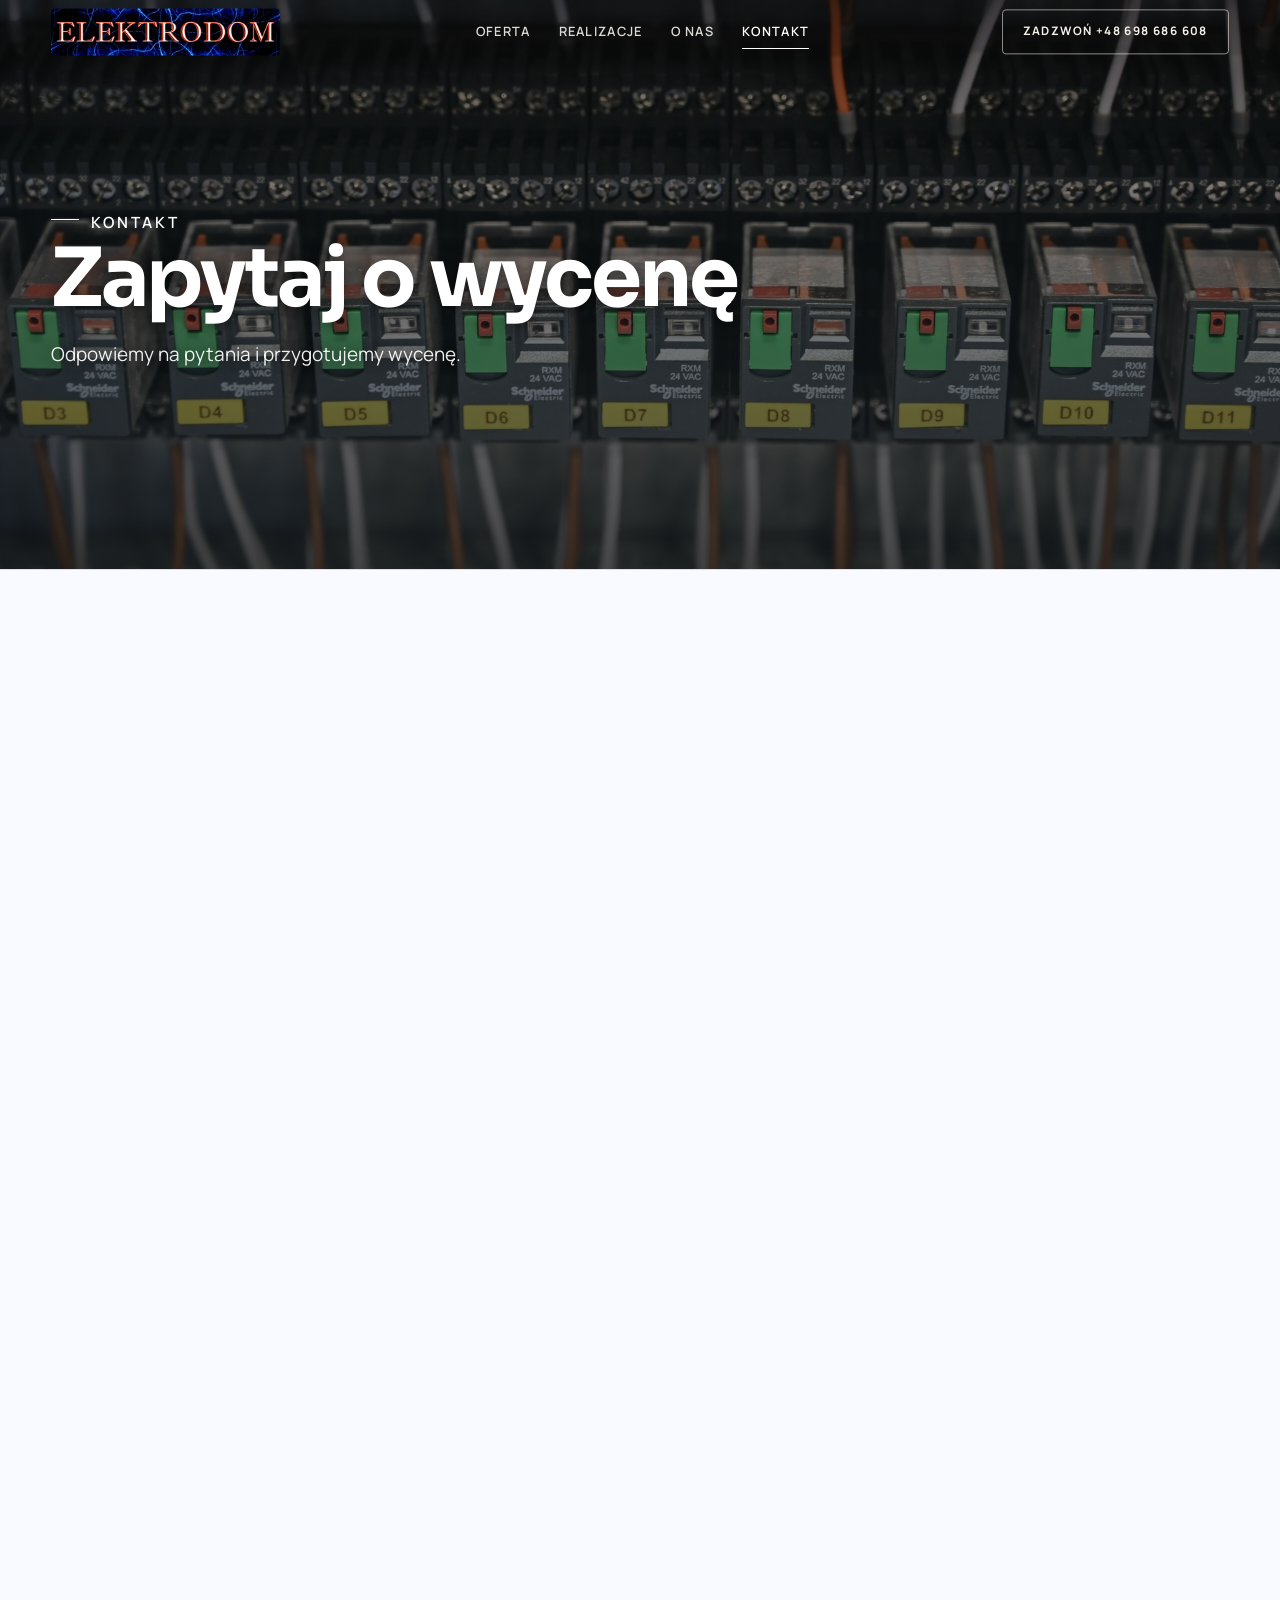
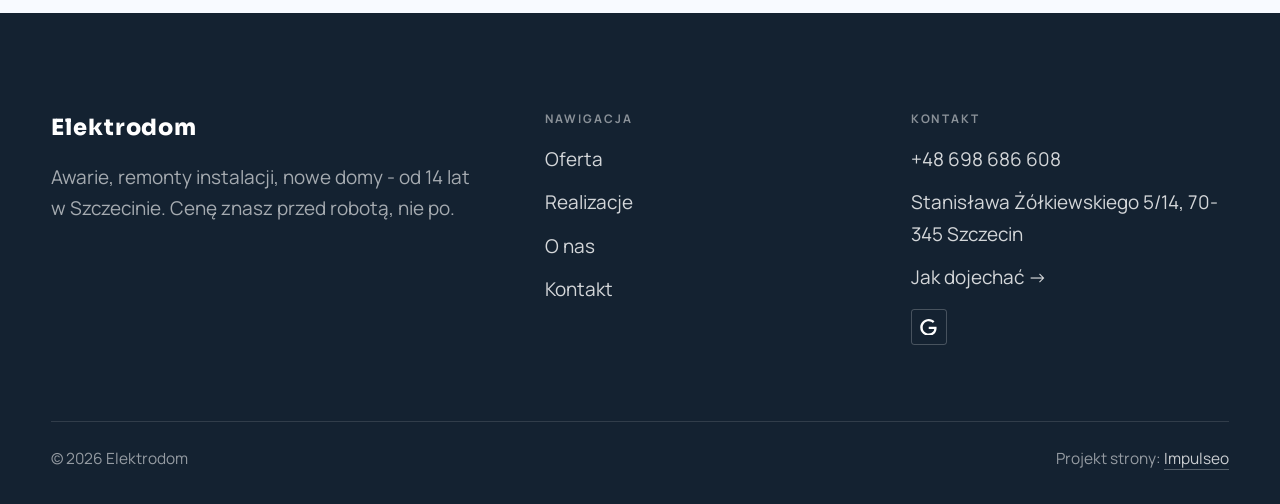
==== kontakt.html @ cc33c962 "Strona demo: elektrodom Co-Authored-By: Claude Fable 5.2 <noreply@anthropic.com>" ====
<!DOCTYPE html>
<html lang="pl">
<head>
<meta charset="UTF-8">
<meta name="viewport" content="width=device-width, initial-scale=1.0">
<title>Kontakt - Elektrodom</title>
<meta name="description" content="Kontakt Elektrodom - Stanisława Żółkiewskiego 5/14, 70-345 Szczecin">
<link rel="canonical" href="https://kris20032.github.io/elektrodom/kontakt.html">
<meta name="robots" content="noindex, nofollow">
<meta property="og:type" content="website">
<meta property="og:locale" content="pl_PL">
<meta property="og:site_name" content="Elektrodom">
<meta property="og:title" content="Kontakt - Elektrodom">
<meta property="og:description" content="Kontakt Elektrodom - Stanisława Żółkiewskiego 5/14, 70-345 Szczecin">
<meta property="og:url" content="https://kris20032.github.io/elektrodom/kontakt.html">
<meta property="og:image" content="https://kris20032.github.io/elektrodom/img/og.jpg">
<meta property="og:image:width" content="1200">
<meta property="og:image:height" content="630">
<meta name="twitter:card" content="summary_large_image">
<link rel="preconnect" href="https://fonts.googleapis.com">
<link rel="preconnect" href="https://fonts.gstatic.com" crossorigin>
<link href="https://fonts.googleapis.com/css2?family=Sora:wght@600;700;800&family=Manrope:wght@400;500;600&display=swap" rel="stylesheet">
<link rel="stylesheet" href="assets/styles.css?v=ec82ed18">
</head>
<body>

<header class="nav">
  <div class="wrap nav-inner">
    <a class="brand brand-has-logo" href="index.html"><img class="brand-logo" src="img/logo.png" alt="Elektrodom" width="640" height="179" decoding="async"></a>
    <nav class="nav-links">
      <a href="oferta.html">Oferta</a>
      <a href="realizacje.html">Realizacje</a>
      <a href="o-nas.html">O nas</a>
      <a href="kontakt.html" class="active" aria-current="page">Kontakt</a>
      <a href="tel:+48698686608" class="btn btn-accent">Zadzwoń +48 698 686 608</a>
    </nav>
    <button class="nav-toggle" aria-label="Menu"><span></span><span></span><span></span></button>
  </div>
</header>

<main>
<section class="pagehead">
  <img src="img/g14.jpg" alt="Elektrodom - Zapytaj o wycenę" width="1880" height="1251" decoding="async">
  <div class="wrap">
    <span class="eyebrow">Kontakt</span>
    <h1>Zapytaj o wycenę</h1>
    <p>Odpowiemy na pytania i przygotujemy wycenę.</p>
  </div>
</section>
<section>
  <div class="wrap contact-grid">
    <div class="reveal">
      <span class="eyebrow">Dane kontaktowe</span>
      <h2 style="margin:var(--space-4) 0 var(--space-6)">Elektrodom</h2>
      <div class="info-list">
        <div class="info-row"><div class="ic"><svg class="ico-tel" width="16" height="16" viewBox="0 0 24 24" fill="none" aria-hidden="true"><path d="M6.6 10.8a15.5 15.5 0 0 0 6.6 6.6l2.2-2.2a1 1 0 0 1 1-.24 11.4 11.4 0 0 0 3.6.58 1 1 0 0 1 1 1V20a1 1 0 0 1-1 1A17 17 0 0 1 3 4a1 1 0 0 1 1-1h3.5a1 1 0 0 1 1 1c0 1.25.2 2.46.58 3.6a1 1 0 0 1-.25 1l-2.23 2.2Z" fill="currentColor"/></svg></div><div><div class="lbl">Telefon</div><a class="val" href="tel:+48698686608">+48 698 686 608</a></div></div>
        <div class="info-row"><div class="ic"><svg class="ico-pin" width="16" height="16" viewBox="0 0 24 24" fill="none" aria-hidden="true"><path d="M12 21s7-6.1 7-11.5A7 7 0 0 0 5 9.5C5 14.9 12 21 12 21Z" stroke="currentColor" stroke-width="1.6" fill="none"/><circle cx="12" cy="9.5" r="2.4" fill="currentColor"/></svg></div><div><div class="lbl">Adres</div><div class="val">Stanisława Żółkiewskiego 5/14, 70-345 Szczecin</div></div></div>
      </div>
    </div>
    <div class="reveal">
      <div class="form">
        <h3 style="margin-bottom:var(--space-4)">Najszybciej telefonicznie</h3>
        <p class="muted" style="margin-bottom:var(--space-5)">Zadzwoń, opisz pomysł, a my powiemy, co i jak. Bez zobowiązań.</p>
        <a href="tel:+48698686608" class="btn btn-accent" style="justify-content:center">Zadzwoń: +48 698 686 608 <span class="arr">→</span></a>
      </div>
    </div>
  </div>
</section>
<section style="padding-top:0">
  <div class="wrap reveal">
    <iframe class="map" title="Elektrodom - Szczecin" src="https://maps.google.com/maps?q=53.4301319%2C14.5360166&z=15&output=embed" loading="lazy" referrerpolicy="no-referrer-when-downgrade"></iframe>
  </div>
</section>
</main>

<footer>
  <div class="wrap">
    <div class="foot-grid">
      <div class="foot-brand">
        <div class="name">Elektrodom</div>
        <p>Awarie, remonty instalacji, nowe domy - od 14 lat w Szczecinie. Cenę znasz przed robotą, nie po.</p>
      </div>
      <div class="foot-col">
        <h4>Nawigacja</h4>
        <a href="oferta.html">Oferta</a>
        <a href="realizacje.html">Realizacje</a>
        <a href="o-nas.html">O nas</a>
        <a href="kontakt.html">Kontakt</a>
      </div>
      <div class="foot-col">
        <h4>Kontakt</h4>
        <a href="tel:+48698686608">+48 698 686 608</a>
        <p>Stanisława Żółkiewskiego 5/14, 70-345 Szczecin</p>
        <a href="https://maps.google.com/?cid=2339905175284633755&g_mp=Cidnb29nbGUubWFwcy5wbGFjZXMudjEuUGxhY2VzLlNlYXJjaFRleHQQAhgEIAA" target="_blank" rel="noopener">Jak dojechać →</a>
      <div class="foot-soc">
        <a class="soc" href="https://maps.google.com/?cid=2339905175284633755&g_mp=Cidnb29nbGUubWFwcy5wbGFjZXMudjEuUGxhY2VzLlNlYXJjaFRleHQQAhgEIAA" target="_blank" rel="noopener" aria-label="Google - Elektrodom"><svg viewBox="0 0 24 24" aria-hidden="true" focusable="false"><path d="M12.48 10.92v3.28h7.84c-.24 1.84-.853 3.187-1.787 4.133-1.147 1.147-2.933 2.4-6.053 2.4-4.827 0-8.6-3.893-8.6-8.72s3.773-8.72 8.6-8.72c2.6 0 4.507 1.027 5.907 2.347l2.307-2.307C18.747 1.44 16.133 0 12.48 0 5.867 0 .307 5.387.307 12s5.56 12 12.173 12c3.573 0 6.267-1.173 8.373-3.36 2.16-2.16 2.84-5.213 2.84-7.667 0-.76-.053-1.467-.173-2.053H12.48z" fill="currentColor"/></svg></a>
      </div>
      </div>
    </div>
    <div class="foot-bot">
      <span>© 2026 Elektrodom</span>
      <span>Projekt strony: <a class="foot-credit" href="https://impulseo.pl" target="_blank" rel="noopener">Impulseo</a></span>
    </div>
  </div>
</footer>
<div class="sticky-call"><a class="sc-call" href="tel:+48698686608"><svg class="ico-tel" width="16" height="16" viewBox="0 0 24 24" fill="none" aria-hidden="true"><path d="M6.6 10.8a15.5 15.5 0 0 0 6.6 6.6l2.2-2.2a1 1 0 0 1 1-.24 11.4 11.4 0 0 0 3.6.58 1 1 0 0 1 1 1V20a1 1 0 0 1-1 1A17 17 0 0 1 3 4a1 1 0 0 1 1-1h3.5a1 1 0 0 1 1 1c0 1.25.2 2.46.58 3.6a1 1 0 0 1-.25 1l-2.23 2.2Z" fill="currentColor"/></svg> Zadzwoń</a><a class="sc-quote" href="kontakt.html">Wyślij zdjęcie usterki</a></div>
<div class="demo-wazne" data-do="2026-11-18" data-cykl="3" hidden><svg class="dw-ico" width="13" height="13" viewBox="0 0 24 24" fill="none" aria-hidden="true"><circle cx="12" cy="12" r="8.6" stroke="currentColor" stroke-width="1.8"/><path d="M12 7.2V12l3.3 2" stroke="currentColor" stroke-width="1.8" stroke-linecap="round"/></svg><span class="dw-txt"></span></div>

<script src="assets/main.js"></script>
</body>
</html>
---- assets/styles.css ----
/* ============================================================
   STOLBASZ — premium, architektoniczny B2B fit-out
   Jasna paleta, zero brązu. System wg premium-web-craft.
   Projekt strony: Impulseo (impulseo.pl)
   ============================================================ */

:root{
  /* PALETA — jasna, architektoniczna, chłodna */
  --paper:#f5f7fa;          /* główne tło */
  --paper-2:#e7edf3;        /* sekcje alternatywne (chłodny jasny szary) */
  --paper-3:#e7edf3;        /* delikatne wypełnienia */
  --ink:#142231;            /* tekst główny — chłodny grafit */
  --ink-soft:#2c3e52;       /* nagłówki drugorzędne */
  --muted:#697785;          /* tekst poboczny */
  --line:rgba(20,34,49,.12);/* hairline */
  --accent:#e8a00c;         /* stonowany petrol-slate — jedyny akcent */
  --accent-d:#c47f06;
  --accent-soft:rgba(232,160,12,.10);
  --dark:#142231;           /* sekcje ciemne (stopka/CTA) */

  /* HOVER ZDJĘĆ — JEDEN standard dla całego silnika (decyzja K. 04.08.2026, artefakt z wariantami).
     AKTUALNE (K.+Szymon 09.08.2026, wybór z artefaktu 6 wariantów): zoom 1.05 przy 1.4s -
     przy tak długim czasie mocniejszy kadr NIE skacze, tylko „oddycha". Poprzedni standard
     (1.02 / .55s z 04.08) odbierany jako dynamiczny i szybki.
     Spoczynek lekko przygaszony, ale TYLKO tam, gdzie jest mysz (@media hover:hover) —
     na telefonie zdjęcia zostają w pełnej jasności. */
  --img-zoom:1.05;                   /* K.+Szymon 09.08: wariant F z artefaktu porównawczego */
  --img-rest:brightness(.95) saturate(.99);
  --img-hot:brightness(1.06) saturate(1.05);
  --img-dur:1.4s;                    /* K.+Szymon 09.08 (wariant F): powoli = elegancko */
  --img-ease:cubic-bezier(.16,.84,.44,1);  /* miękki ogon, efekt „oddychania" */

  /* ODSTĘPY — skala 4/8 */
  --space-1:4px; --space-2:8px; --space-3:12px; --space-4:16px; --space-5:24px;
  --space-6:32px; --space-7:48px; --space-8:64px; --space-9:96px; --space-10:128px;

  /* TYPOGRAFIA — fluid clamp() (skala podbita 16.07.2026: większe, czytelniejsze litery — uwaga Adama) */
  --text-sm:clamp(.9rem,.87rem + .12vw,1rem);
  --text-base:clamp(1.08rem,1.04rem + .18vw,1.2rem);
  --text-lg:clamp(1.24rem,1.15rem + .34vw,1.44rem);
  --text-h3:clamp(1.34rem,1.22rem + .55vw,1.66rem);
  --text-h2:clamp(2.1rem,1.66rem + 2.1vw,3.1rem);
  --text-h1:clamp(2.9rem,2.1rem + 4vw,5.1rem);

  /* PROMIENIE — architektoniczne, raczej ostre */
  --r-sm:3px; --r-md:6px; --r-lg:10px;

  /* RUCH */
  --ease:cubic-bezier(.25,.46,.45,.94); --dur:.24s;

  /* CIENIE — miękkie, warstwowe */
  --sh-sm:0 1px 2px rgba(16,24,32,.04), 0 2px 8px rgba(16,24,32,.05);
  --sh-md:0 2px 6px rgba(16,24,32,.05), 0 12px 28px -8px rgba(16,24,32,.12);
  --sh-lg:0 6px 14px rgba(16,24,32,.07), 0 26px 56px -18px rgba(16,24,32,.22);

  --hairline:1px solid var(--line);

  --font-display:'Sora','Manrope',sans-serif;
  --font-body:'Manrope',sans-serif;
}

*{box-sizing:border-box;margin:0;padding:0}
html{scroll-behavior:smooth}
body{
  font-family:var(--font-body);
  font-size:var(--text-base);
  line-height:1.65;
  color:var(--ink);
  background:var(--paper);
  -webkit-font-smoothing:antialiased;
  text-rendering:optimizeLegibility;
}
img{max-width:100%;height:auto;display:block}  /* height:auto = width/height z atrybutów trzyma proporcje (TOP#12) */
a{color:inherit;text-decoration:none}

.wrap{width:min(92%,1180px);margin-inline:auto}
section{padding-block:clamp(52px,6.5vw,96px)}

h1,h2,h3{font-family:var(--font-display);font-weight:700;line-height:1.08;letter-spacing:-.02em;color:var(--ink)}
h1{font-size:var(--text-h1);letter-spacing:-.035em}
h2{font-size:var(--text-h2);letter-spacing:-.025em}
h3{font-size:var(--text-h3)}
/* MIARA — długość wiersza. WCAG 2.2 SC 1.4.8: max 80 znaków; Butterick: 45–90.
   68ch daje realnie 72–78 znaków polskiego tekstu, czyli z zapasem pod granicą.
   Wcześniej limit miał TYLKO <p> — <li>, <blockquote> i <dd> nie miały żadnego,
   i to jedyny powód, dla którego 23 bloki na dwóch oddanych stronach jadą po
   83–106 znaków w wierszu (pomiar 07.08.2026, bramka `miara`).
   ⚠️ Listy i definicje ograniczamy TYLKO bez klasy: `ul`/`ol` z klasą to u nas
   układ (siatki kafli, menu), a nie tekst ciągły — tam miarę wyznacza układ. */
/* 60ch, nie 68ch (K. 10.08): po zmianie fontów na węższe kroje (DM Sans i spółka)
   w 68ch mieściło się ~90 znaków - bramka pikselowa słusznie zgłaszała przekroczenie
   granicy 80. Pomiar na żywej przeglądarce: 60ch = 90 znaków, 53ch = ~78 znaków, czyli normę WCAG 1.4.8. */
:root{ --miara:53ch }
p{max-width:min(100%,var(--miara))}
blockquote,
ul:not([class])>li, ol:not([class])>li,
dl:not([class])>dd{max-width:min(100%,var(--miara))}

/* ⚠️ Świadomie BEZ wyjątku `.tile p,.card p,.svc p{max-width:none}`, choć nasuwa się sam:
   te akapity BYŁY już ograniczone (stare `p{max-width:65ch}`), więc „wyjątek" nie odblokowałby
   niczego nowego — tylko ROZLUŹNIŁ stan sprzed zmiany na wszystkich demach naraz.
   `figcaption` żadna z reguł wyżej nie dotyczy, więc też nie potrzebuje zwolnienia. */

/* ŁAMANIE. `balance` wyrównuje długości wierszy w nagłówku, `pretty` pilnuje ostatniego
   wiersza akapitu, żeby nie został w nim jeden wyraz. Obsługiwane od Chrome 117 /
   Safari 17.5; starsze przeglądarki po prostu ignorują tę własność.
   `text-wrap:pretty` nie występowało dotąd ANI RAZ w silniku ani w repo klientów. */
h1,h2,h3,.lead,.lede{text-wrap:balance}
p,li,blockquote,dd{text-wrap:pretty}

.eyebrow{
  font-family:var(--font-body);
  font-size:var(--text-sm);
  font-weight:600;
  letter-spacing:.18em;
  text-transform:uppercase;
  color:var(--accent);
  display:inline-flex;align-items:center;gap:var(--space-3);
}
/* flex:none + margin-top = kreska trzyma się PIERWSZEJ linii. Wcześniej align-items:center
   centrowało ją względem całego bloku i przy zawinięciu (długi kicker typu
   „…WNĘTRZ · LESZNO · OD 2019") druga linia lądowała z brzydkim wcięciem. */
.eyebrow{align-items:flex-start}
.eyebrow>*,.eyebrow{text-wrap:balance}   /* dlugi kicker lamal sie na sierote typu samo „2019" w drugiej linii */
.eyebrow::before{content:"";width:28px;height:1px;background:var(--accent);display:inline-block;flex:none;margin-top:.62em}

.muted{color:var(--muted)}
.lead{font-size:var(--text-lg);line-height:1.55;color:var(--ink-soft);max-width:50ch}

/* ---------- BUTTONS ---------- */
.btn{
  display:inline-flex;align-items:center;gap:var(--space-2);
  font-weight:600;font-size:var(--text-sm);letter-spacing:.02em;
  padding:var(--space-4) var(--space-6);
  border-radius:var(--r-sm);
  transition:transform var(--dur) var(--ease),box-shadow var(--dur) var(--ease),background var(--dur) var(--ease);
  cursor:pointer;border:1px solid transparent;
}
.btn-accent{background:var(--accent);color:#fff;box-shadow:var(--sh-sm)}
.btn-accent:hover{background:var(--accent-d);transform:translateY(-2px);box-shadow:var(--sh-md)}
.btn-accent:active{transform:translateY(0);box-shadow:var(--sh-sm)}
.btn-ghost{background:transparent;color:var(--ink);border-color:var(--line)}
.btn-ghost:hover{border-color:var(--accent);color:var(--accent);transform:translateY(-2px)}
.btn-light{background:#fff;color:var(--ink);box-shadow:var(--sh-sm)}
.btn-light:hover{transform:translateY(-2px);box-shadow:var(--sh-md)}
.btn .arr{transition:transform var(--dur) var(--ease)}
.btn:hover .arr{transform:translateX(4px)}

/* ---------- NAV ---------- */
.nav{
  position:sticky;top:0;z-index:50;
  background:color-mix(in srgb,var(--paper) 88%,transparent);
  backdrop-filter:saturate(140%) blur(10px);
  border-bottom:var(--hairline);
}
.nav-inner{display:flex;align-items:center;justify-content:space-between;gap:var(--space-5);height:72px}
/* ANTY-NACHODZENIE (K. 05.08.2026): długa nazwa firmy + przycisk z pełnym numerem nie mieściły się w pasku
   i flex ściskał linki PONIŻEJ ich treści - "Kontakt" wchodził na ramkę "Zadzwoń +48 ...". Teraz ustępuje
   nazwa marki (skrót wielokropkiem), a menu i przycisk nigdy się nie kurczą ani nie zachodzą na siebie. */
.brand{display:flex;flex-direction:column;line-height:1;min-width:0;flex:0 1 auto}
.brand .name{font-family:var(--font-display);font-weight:800;font-size:1.35rem;letter-spacing:.04em;white-space:nowrap;overflow:hidden;text-overflow:ellipsis}
.brand .sub{font-size:.62rem;letter-spacing:.34em;text-transform:uppercase;color:var(--muted);margin-top:5px;white-space:nowrap;overflow:hidden;text-overflow:ellipsis}
.nav-links{display:flex;align-items:center;gap:var(--space-6);flex:0 0 auto}
.nav-links a{font-size:var(--text-sm);font-weight:500;color:var(--ink-soft);position:relative;padding-block:4px;white-space:nowrap;transition:color var(--dur) var(--ease)}
.nav-links a::after{content:"";position:absolute;left:0;bottom:0;width:0;height:1.5px;background:var(--accent);transition:width var(--dur) var(--ease)}
.nav-links a:hover,.nav-links a.active{color:var(--ink)}
.nav-links a:hover::after,.nav-links a.active::after{width:100%}
.nav-links .btn{padding:var(--space-2) var(--space-5)}
/* przyciski w nav: właściwy kolor (przebij .nav-links a) + bez podkreślenia */
.nav-links a.btn-accent{color:#fff}
.nav-links a.btn-ghost,.nav-links a.btn-light{color:var(--ink)}
/* CTA w pasku: NIE podkreślenie spod linków menu, ale ten sam przelatujący błysk,
   co na wszystkich innych przyciskach (zgłoszenie K. 13.08.2026 - „na hero jest efekt
   światła przechodzącego przez przycisk, na navbarze go nie ma, a mają być identyczne").
   Reguła `.nav-links a::after` jest silniejsza od `.btn::after`, więc trzeba jej
   geometrię wyzerować i wpisać połysk z nazwy - samo `display:none` gasiło efekt. */
.nav-links a.btn::after{
  display:block;content:"";position:absolute;inset:0;z-index:-1;pointer-events:none;
  width:auto;height:auto;border-radius:inherit;   /* kasuje geometrię podkreślenia (width:0;height:1.5px) */
  background:linear-gradient(100deg,transparent 32%,rgba(255,255,255,.20) 50%,transparent 68%);
  translate:-120% 0}
@media (prefers-reduced-motion:no-preference){
  .nav-links a.btn:hover::after{translate:120% 0;transition:translate .75s var(--mt-ease,cubic-bezier(.16,.84,.44,1))}
}
.nav-toggle{display:none;background:none;border:none;cursor:pointer;flex-direction:column;gap:5px;padding:8px}
.nav-toggle span{width:24px;height:2px;background:var(--ink);transition:var(--dur)}
/* Ciasny zakres MIĘDZY menu mobilnym a pełnym pulpitem: zbijamy odstępy i nazwę marki,
   żeby wszystko zmieściło się naturalnie, zanim w ogóle dojdzie do skracania wielokropkiem. */
@media(max-width:1280px) and (min-width:921px){
  .nav-links{gap:var(--space-4)}
  .nav-links .btn{padding:var(--space-2) var(--space-4)}
  .brand .name{font-size:1.15rem}
}

/* ---------- HERO (split) ---------- */
.hero{position:relative;overflow:hidden;border-bottom:var(--hairline)}
.hero-grid{display:grid;grid-template-columns:1.05fr .95fr;gap:clamp(24px,4vw,60px);align-items:center;
  padding-block:clamp(36px,4.5vw,64px)}
.hero-copy .eyebrow{margin-bottom:var(--space-5)}
.hero-copy h1{margin-bottom:var(--space-5)}
.hero-copy .lead{margin-bottom:var(--space-7)}
.hero-actions{display:flex;flex-wrap:wrap;gap:var(--space-4)}
.hero-art{position:relative;aspect-ratio:4/3;border-radius:var(--r-lg);overflow:hidden;box-shadow:var(--sh-lg)}
.hero-art img{width:100%;height:100%;object-fit:cover}
.hero-art::after{content:"";position:absolute;inset:0;background:linear-gradient(180deg,transparent 55%,rgba(18,24,28,.28))}
.hero-badge{position:absolute;left:var(--space-5);bottom:var(--space-5);z-index:2;
  background:rgba(252,252,251,.94);backdrop-filter:blur(4px);
  border-radius:var(--r-md);padding:var(--space-4) var(--space-5);box-shadow:var(--sh-md);max-width:78%}
.hero-badge strong{display:block;font-family:var(--font-display);font-size:1rem;letter-spacing:-.01em}
.hero-badge span{font-size:var(--text-sm);color:var(--muted)}

/* ---------- HERO duży / kinowy (strona główna) ---------- */
.hero-cine{position:relative;min-height:clamp(560px,82vh,840px);min-height:clamp(560px,82svh,840px);display:flex;align-items:center;overflow:hidden;border-bottom:var(--hairline)}
.hero-cine>img{position:absolute;inset:0;width:100%;height:100%;object-fit:cover;z-index:0}
.hero-cine::after{content:"";position:absolute;inset:0;z-index:1;
  background:linear-gradient(95deg,rgba(13,18,23,.86) 0%,rgba(13,18,23,.64) 32%,rgba(13,18,23,.24) 62%,rgba(13,18,23,.04) 100%)}
.hero-cine .wrap{position:relative;z-index:2;padding-block:var(--space-8)}
.hero-cine .hero-copy{max-width:660px}
.hero-cine .eyebrow{color:#fff;margin-bottom:var(--space-5)}
.hero-cine .eyebrow::before{background:#fff}
.hero-cine h1{color:#fff;margin-bottom:var(--space-5);font-size:clamp(2.9rem,2rem + 4.4vw,5.2rem);text-wrap:balance}
.hero-cine .lead{color:rgba(255,255,255,.92);max-width:48ch;margin-bottom:var(--space-7)}
.hero-cine .hero-actions{display:flex;flex-wrap:wrap;gap:var(--space-4)}
/* NISKIE OKNO (laptop z dokiem i paskami przeglądarki ma ~700-780 px wysokości widoku):
   H1 do 5.2rem + długi lead nie mieściły się i przyciski wypadały POD krawędź ekranu -
   klient widział stronę bez ani jednego CTA. Skalujemy w dół, zamiast przycinać treść. */
@media(min-width:821px) and (max-height:820px){
  .hero-cine{min-height:clamp(520px,94svh,780px)}
  .hero-cine .wrap{padding-block:var(--space-6)}
  .hero-cine h1{font-size:clamp(2.2rem,1.5rem + 2.6vw,3.6rem);margin-bottom:var(--space-4)}
  .hero-cine .eyebrow{margin-bottom:var(--space-4)}
  .hero-cine .lead{margin-bottom:var(--space-5);max-width:44ch}
}
@media(max-width:680px){
  .hero-cine{min-height:clamp(520px,76vh,640px);min-height:clamp(520px,76svh,640px);align-items:flex-end}
  .hero-cine::after{background:linear-gradient(0deg,rgba(13,18,23,.9) 6%,rgba(13,18,23,.45) 55%,rgba(13,18,23,.25) 100%)}
  .hero-cine .wrap{padding-bottom:var(--space-9)}
  /* TELEFON (~90% oglądających): lead potrafił zająć 8 linii i zepchnąć CTA poza pierwszy ekran.
     Zwężamy interlinię i skalę - treści nie ucinamy, bo to ona sprzedaje. */
  .hero-cine .lead{font-size:.98rem;line-height:1.5;margin-bottom:var(--space-5)}
  .hero-cine .eyebrow{font-size:.72rem;letter-spacing:.13em;margin-bottom:var(--space-4)}
  .hero-cine .eyebrow::before{width:20px}
  .hero-cine h1{margin-bottom:var(--space-4)}
}

/* full-bleed hero variant (podstrony) */
.pagehead{position:relative;min-height:46vh;min-height:46svh;display:flex;align-items:flex-end;overflow:hidden;border-bottom:var(--hairline)}
.pagehead img{position:absolute;inset:0;width:100%;height:100%;object-fit:cover}
/* 10.08.2026 (decyzja K.): mocniejsze przyciemnienie + cień pod tekstem. Bramka mierzyła na
   nagłówkach podstron 3,38-3,43:1 przy wymaganych 4,5 — jasne zdjęcie (hala, śnieg, niebo)
   podchodziło pod biały tekst. Zdjęcia klientów są różne, więc kontrast musi dawać WARSTWA,
   a nie szczęśliwy dobór kadru. */
.pagehead::after{content:"";position:absolute;inset:0;background:linear-gradient(180deg,rgba(18,24,28,.40),rgba(18,24,28,.76))}
.pagehead .wrap{position:relative;z-index:2;padding-block:var(--space-9);color:#fff}
.pagehead h1{color:#fff;max-width:18ch;text-shadow:0 2px 16px rgba(0,0,0,.55)}
.pagehead .eyebrow{color:#fff}
.pagehead .eyebrow::before{background:#fff}
.pagehead p{color:rgba(255,255,255,.92);margin-top:var(--space-4);max-width:54ch;text-shadow:0 1px 12px rgba(0,0,0,.5)}

/* ---------- STRIP (pasek skrótów / liczby) ---------- */
.strip{background:var(--dark);color:#fff}
/* PASEK HASEŁ — standard 04.08.2026 (decyzja K.): 5 haseł w JEDNYM rzędzie, tekst WYŚRODKOWANY,
   węższe marginesy boczne niż reszta strony (pasek ma iść szerzej), równe wysokości kolumn. */
.strip .wrap{width:min(96%,1440px);display:grid;grid-template-columns:repeat(5,1fr);
  gap:var(--space-5);padding-block:var(--space-7);align-items:stretch}
.strip .item .k{font-family:var(--font-display);font-size:clamp(1.05rem,.82rem + .85vw,1.55rem);
  font-weight:800;letter-spacing:-.02em;color:#fff;line-height:1.18;text-wrap:balance}
.strip .item .v{font-size:var(--text-sm);color:rgba(255,255,255,.66);margin-top:var(--space-2);line-height:1.4}
.strip .item{border-left:2px solid var(--accent);padding-inline:var(--space-4);
  text-align:center;display:flex;flex-direction:column;justify-content:center}
/* liczba kolumn = liczba haseł, żeby ostatnie nie zostawało samo w drugim rzędzie.
   Klasę n-N nadaje multipage.py; domyślnie (bez klasy) pasek jest 5-kolumnowy. */
.strip.n-2 .wrap{grid-template-columns:repeat(2,1fr)}
.strip.n-3 .wrap{grid-template-columns:repeat(3,1fr)}
.strip.n-4 .wrap{grid-template-columns:repeat(4,1fr);gap:var(--space-6)}
.strip.n-4 .item .k{font-size:clamp(1.3rem,1rem + 1.1vw,2rem)}
.strip.n-6 .wrap{grid-template-columns:repeat(6,1fr);gap:var(--space-4)}
.strip.n-6 .item .k{font-size:clamp(.98rem,.8rem + .7vw,1.35rem)}
/* równe łamanie: zamiast "długa linia + jedno słowo" obie linie zbliżonej długości */
.strip .item .k{text-wrap:balance}

/* ---------- SECTION HEAD ---------- */
.head{max-width:48rem;margin-bottom:var(--space-8)}
.head.center{margin-inline:auto;text-align:center}
.head .eyebrow{margin-bottom:var(--space-4)}
.head h2{margin-bottom:var(--space-4)}
.head p{color:var(--muted);font-size:var(--text-lg);line-height:1.55}
.head.center p{margin-inline:auto}

/* ---------- INTRO SPLIT ---------- */
.split{display:grid;grid-template-columns:.92fr 1.08fr;gap:clamp(28px,5vw,80px);align-items:center}
.split.rev{grid-template-columns:1.08fr .92fr}
.split.rev .split-art{order:-1}
.split-art{position:relative;aspect-ratio:5/4;border-radius:var(--r-lg);overflow:hidden;box-shadow:var(--sh-lg)}
.split-art img{width:100%;height:100%;object-fit:cover}
.split-copy h2{margin-bottom:var(--space-5)}
.split-copy p+p{margin-top:var(--space-4)}
.split-copy .btn{margin-top:var(--space-6)}

/* ---------- SERVICES (zakres) ---------- */
.svc-grid{display:grid;grid-template-columns:repeat(auto-fit,minmax(280px,1fr));gap:var(--space-5)}
.svc{background:#fff;border:var(--hairline);border-radius:var(--r-md);padding:var(--space-7) var(--space-6);
  transition:transform var(--dur) var(--ease),box-shadow var(--dur) var(--ease),border-color var(--dur) var(--ease);
  position:relative;overflow:hidden}
.svc::before{content:"";position:absolute;left:0;top:0;width:3px;height:0;background:var(--accent);transition:height var(--dur) var(--ease)}
.svc:hover{transform:translateY(-4px);box-shadow:var(--sh-md);border-color:transparent}
.svc:hover::before{height:100%}
.svc .ic{font-family:var(--font-display);font-size:.8rem;font-weight:700;letter-spacing:.12em;color:var(--accent);margin-bottom:var(--space-4)}
.svc h3{margin-bottom:var(--space-3);font-size:1.22rem}
.svc p{color:var(--muted);font-size:var(--text-base);line-height:1.6}

/* big detailed service rows */
.svc-row{display:grid;grid-template-columns:.8fr 1.2fr;gap:clamp(20px,4vw,60px);align-items:center;padding-block:var(--space-8)}
.svc-row+.svc-row{border-top:var(--hairline)}
.svc-row.rev{grid-template-columns:1.2fr .8fr}
/* Naprzemienny układ wierszy oferty: co drugi wiersz ma zdjęcie po PRAWEJ.
   Było `order:-1` — martwy kod, bo zdjęcie i tak jest pierwszym dzieckiem w HTML,
   więc wszystkie wiersze wyglądały identycznie (zdjęcie zawsze z lewej), a `rev`
   zmieniało tylko szerokość kolumn. Znalezione 29.07.2026 przy różnicowaniu kierunków
   animacji (pomiar pozycji: art.mid 390/502 przy row.mid 756 — zawsze lewa strona). */
.svc-row.rev .svc-row-art{order:2}
.svc-row-art{aspect-ratio:4/3;border-radius:var(--r-md);overflow:hidden;box-shadow:var(--sh-md)}
.svc-row-art img{width:100%;height:100%;object-fit:cover}
.svc-row h3{font-size:1.5rem;margin-bottom:var(--space-4)}
.svc-row .num{font-family:var(--font-display);font-size:.85rem;font-weight:700;letter-spacing:.14em;color:var(--accent);display:block;margin-bottom:var(--space-3)}
.svc-row ul{list-style:none;margin-top:var(--space-4);display:flex;flex-direction:column;gap:var(--space-2)}
.svc-row li{position:relative;padding-left:var(--space-5);color:var(--muted);font-size:var(--text-base)}
.svc-row li::before{content:"";position:absolute;left:0;top:.62em;width:8px;height:1px;background:var(--accent)}

/* ---------- GALLERY (realizacje) ---------- */
.gallery{display:grid;grid-template-columns:repeat(12,1fr);gap:var(--space-4);grid-auto-rows:200px}
/* GALERIA MASONRY — pionowe zdjęcia (portrety beauty/wellness) bez przycinania: kolumny, height auto */
.gallery-masonry{column-count:3;column-gap:var(--space-4)}
@media(max-width:900px){.gallery-masonry{column-count:2}}
@media(max-width:560px){.gallery-masonry{column-count:1}}
.gallery-masonry .m-tile{break-inside:avoid;margin:0 0 var(--space-4);padding:0;position:relative;overflow:hidden;border-radius:var(--r-md);border:1px solid var(--line)}
.gallery-masonry .m-tile img{width:100%;height:auto;display:block}
.gallery-masonry .m-tile .cap{position:absolute;left:0;right:0;bottom:0;padding:var(--space-4);color:#fff;background:linear-gradient(0deg,rgba(0,0,0,.55),transparent);font-size:var(--text-sm)}
.gallery-masonry .m-tile .cap small{display:block;font-weight:400;opacity:.78;letter-spacing:.04em;text-transform:uppercase;font-size:.66rem;margin-top:3px}
.tile{position:relative;overflow:hidden;border-radius:var(--r-md);box-shadow:var(--sh-sm);
  transition:transform var(--dur) var(--ease),box-shadow var(--dur) var(--ease)}
.tile img{width:100%;height:100%;object-fit:cover;
  transition:transform var(--img-dur) var(--img-ease),filter var(--img-dur) var(--img-ease)}
.tile:hover{box-shadow:var(--sh-md)}
.tile .cap{position:absolute;left:0;right:0;bottom:0;padding:var(--space-5) var(--space-4) var(--space-4);
  /* mocniejszy spad + cien pod tekstem: na JASNYCH zdjeciach klienta (biale fronty, sciany)
     slaby gradient dawal kontrast ~1.5:1 zamiast wymaganych 3.6:1 (bramka wygladu, 10.08.2026) */
  background:linear-gradient(transparent 10%,rgba(18,24,28,.55) 40%,rgba(18,24,28,.88) 68%,rgba(18,24,28,.99));color:#fff;
  text-shadow:0 1px 2px rgba(0,0,0,.85),0 2px 10px rgba(0,0,0,.55);
  font-size:var(--text-sm);font-weight:600;letter-spacing:.01em;
  opacity:0;transform:translateY(8px);transition:var(--dur) var(--ease)}
.tile:hover .cap{opacity:1;transform:translateY(0)}
.tile .cap small{display:block;font-weight:400;opacity:.78;letter-spacing:.04em;text-transform:uppercase;font-size:.66rem;margin-top:3px}
/* bento spans */
.t-wide{grid-column:span 6}
.t-tall{grid-column:span 6;grid-row:span 2}
.t-std{grid-column:span 6}
.t-third{grid-column:span 4}
.t-two3{grid-column:span 8}

/* ---------- TRUST / WIARYGODNOŚĆ ---------- */
.trust{background:var(--paper-2)}
.trust-grid{display:grid;grid-template-columns:repeat(auto-fit,minmax(240px,1fr));gap:var(--space-5);margin-top:var(--space-7)}
.trust-card{background:#fff;border-radius:var(--r-md);padding:var(--space-7) var(--space-6);box-shadow:var(--sh-sm);border-top:3px solid var(--accent)}
.trust-card .big{font-family:var(--font-display);font-size:clamp(1.8rem,1.3rem + 1.6vw,2.6rem);font-weight:800;letter-spacing:-.02em;color:var(--ink);line-height:1}
.trust-card h3{font-size:1.12rem;margin:var(--space-3) 0 var(--space-2)}
.trust-card p{color:var(--muted);font-size:var(--text-base);line-height:1.55}

/* ---------- CTA band ---------- */
.cta{background:var(--dark);color:#fff;position:relative;overflow:hidden}
/* telefon w CTA: na ciemnym tle biały (domyślnie), rodziny z JASNYM tłem CTA
   nadpisują to u siebie - wcześniej kolor siedział w stylu inline i wygrywał z rodziną. */
.cta .btn-ghost-cta{color:#fff;border-color:rgba(255,255,255,.3)}
.cta .wrap{display:grid;grid-template-columns:1.4fr .6fr;gap:var(--space-7);align-items:center;position:relative;z-index:2}
.cta h2{color:#fff;max-width:20ch}
.cta p{color:rgba(255,255,255,.74);margin-top:var(--space-4)}
.cta-actions{display:flex;flex-direction:column;gap:var(--space-3);align-items:flex-start}
.cta::before{content:"";position:absolute;right:-80px;top:-80px;width:360px;height:360px;border-radius:50%;
  background:radial-gradient(circle,var(--accent-soft),transparent 70%)}

/* ---------- CONTACT ---------- */
.contact-grid{display:grid;grid-template-columns:.85fr 1.15fr;gap:clamp(28px,4vw,56px);align-items:start}
.info-list{display:flex;flex-direction:column;gap:var(--space-2)}
.info-row{display:flex;gap:var(--space-4);align-items:flex-start;padding-block:var(--space-4);border-bottom:var(--hairline)}
.info-row .ic{flex:none;width:42px;height:42px;display:grid;place-items:center;border-radius:50%;
  background:var(--accent-soft);color:var(--accent);font-size:1.05rem}
.info-row .lbl{font-size:.72rem;letter-spacing:.14em;text-transform:uppercase;color:var(--muted)}
.info-row .val{font-weight:600;font-size:var(--text-base);margin-top:2px}
.info-row a.val:hover{color:var(--accent)}
.map{border:none;border-radius:var(--r-lg);box-shadow:var(--sh-md);width:100%;height:100%;min-height:380px;filter:grayscale(.2) contrast(1.02)}
.form{background:#fff;border:var(--hairline);border-radius:var(--r-lg);padding:clamp(24px,3vw,40px);box-shadow:var(--sh-sm)}
.form .fld{margin-bottom:var(--space-5)}
.form label{display:block;font-size:var(--text-sm);font-weight:600;margin-bottom:var(--space-2)}
.form input,.form textarea{width:100%;font-family:inherit;font-size:var(--text-base);color:var(--ink);
  padding:var(--space-4);border:var(--hairline);border-radius:var(--r-sm);background:var(--paper);transition:border-color var(--dur)}
.form input:focus,.form textarea:focus{outline:none;border-color:var(--accent);background:#fff}
.form textarea{resize:vertical;min-height:120px}
.form .note{font-size:var(--text-sm);color:var(--muted);margin-top:var(--space-3)}

/* ---------- FOOTER ---------- */
footer{background:var(--dark);color:#fff;padding-block:var(--space-9) var(--space-6)}
.foot-grid{display:grid;grid-template-columns:1.4fr 1fr 1fr;gap:var(--space-7);margin-bottom:var(--space-8)}
.foot-brand .name{font-family:var(--font-display);font-weight:800;font-size:1.4rem;letter-spacing:.04em}
.foot-brand p{color:rgba(255,255,255,.62);margin-top:var(--space-4);font-size:var(--text-base);max-width:38ch}
.foot-col h4{font-size:.74rem;letter-spacing:.16em;text-transform:uppercase;color:rgba(255,255,255,.5);margin-bottom:var(--space-4)}
.foot-col a,.foot-col p{display:block;color:rgba(255,255,255,.82);font-size:var(--text-base);margin-bottom:var(--space-3)}
.foot-col a:hover{color:#fff}
.foot-bot{border-top:1px solid rgba(255,255,255,.12);padding-top:var(--space-5);display:flex;justify-content:space-between;flex-wrap:wrap;gap:var(--space-3);
  font-size:var(--text-sm);color:rgba(255,255,255,.55)}
.foot-bot a:hover{color:#fff}
/* Podpis w stopce = klikalny link do impulseo.pl (31.07.2026). Ma być WIDOCZNIE klikalny,
   ale nie krzyczeć - stąd sam kolor jaśniejszy + delikatne podkreślenie na najeździe. */
.foot-bot a.foot-credit{color:rgba(255,255,255,.78);text-decoration:none;border-bottom:1px solid rgba(255,255,255,.28)}
.foot-bot a.foot-credit:hover{color:#fff;border-bottom-color:#fff}

/* ---------- REVEAL ---------- */
.reveal{opacity:0;transform:translateY(22px);transition:opacity .6s var(--ease),transform .6s var(--ease)}
.reveal.in{opacity:1;transform:none}

/* ---------- RESPONSIVE ---------- */
@media(max-width:920px){
  .hero-grid,.split,.split.rev,.svc-row,.svc-row.rev,.cta .wrap,.contact-grid,.foot-grid{grid-template-columns:1fr}
  .split.rev .split-art,.svc-row.rev .svc-row-art{order:0}
  .hero-art{aspect-ratio:16/10;max-height:420px}
  .strip .wrap,.strip.n-2 .wrap,.strip.n-3 .wrap,.strip.n-4 .wrap,.strip.n-6 .wrap{grid-template-columns:repeat(2,1fr);gap:var(--space-6)}
  .strip .item .k,.strip.n-6 .item .k{font-size:clamp(1.3rem,1.1rem + 1vw,2rem)}
  .gallery{grid-auto-rows:180px}
  .t-wide,.t-tall,.t-std,.t-third,.t-two3{grid-column:span 6}
  .t-tall{grid-row:span 1}
  .cta-actions{flex-direction:row;flex-wrap:wrap}
  .foot-grid{gap:var(--space-6)}
}
@media(max-width:680px){
  .nav-links{position:fixed;inset:72px 0 auto 0;background:var(--paper);flex-direction:column;align-items:stretch;
    gap:0;padding:var(--space-4) 6%;border-bottom:var(--hairline);box-shadow:var(--sh-md);
    transform:translateY(-120%);transition:transform var(--dur) var(--ease)}
  .nav-links.open{transform:translateY(0)}
  .nav-links a{padding-block:var(--space-4);border-bottom:var(--hairline)}
  .nav-links .btn{margin-top:var(--space-3);justify-content:center}
  .nav-toggle{display:flex}
  .strip .wrap,.strip.n-2 .wrap,.strip.n-3 .wrap,.strip.n-4 .wrap,.strip.n-6 .wrap{grid-template-columns:1fr}
  .gallery{grid-template-columns:repeat(6,1fr)}
  .foot-grid{grid-template-columns:1fr}
}
@media(prefers-reduced-motion:reduce){
  /* audyt 09.08 TOP#14: samo skrócenie duration przy animacji INFINITE = stroboskop
     (pętla .01ms miga ekranem); iteration-count:1 gasi pętlę naprawdę. Pseudoelementy
     też - tła hero (gastro/studio) animują ::before/img, blanket na * ich nie łapał. */
  *,*::before,*::after{animation-duration:.01ms!important;animation-iteration-count:1!important;animation-delay:0s!important;transition:none!important}
  .reveal{opacity:1!important;transform:none!important}
  html{scroll-behavior:auto}
}

/* ============================================================
   PREMIUM LAYER — destylat deep-researchu branż (anty-AI, spokój).
   Zmienne STOLBASZ (--accent/--ink/--paper/--line/--dark). Ruch ledwo
   zauważalny, krzywa cubic-bezier(.16,.84,.44,1); prefers-reduced-motion
   pokryte blanketem wyżej. Karty hairline zamiast cieni = #1 sygnał „nie-AI".
   ============================================================ */

/* więcej oddechu między sekcjami (liderzy: 110-130px) */
section{padding-block:clamp(64px,8vw,128px)}

/* 1) Aksamitny reveal — dłuższa, miękka krzywa zamiast „skoku" */
.reveal{transition:opacity .9s cubic-bezier(.16,.84,.44,1),transform .9s cubic-bezier(.16,.84,.44,1);will-change:opacity,transform}
/* stagger TYLKO w galerii (tam pozycja = porządek dzieci) */
.gallery .reveal:nth-child(2){transition-delay:.07s}
.gallery .reveal:nth-child(3){transition-delay:.14s}
.gallery .reveal:nth-child(4){transition-delay:.21s}
.gallery .reveal:nth-child(5){transition-delay:.28s}
.gallery .reveal:nth-child(6){transition-delay:.35s}

/* 2) Hero STATYCZNY na .hero-cine — Ken Burns CAŁKIEM WYŁĄCZONY 26.06 (3. zgłoszenie Szymona).
   GENEZA: animowanie scale na <img> hero z teksturami (cegły/framugi) re-samplinguje obraz
   klatka po klatce → na części ekranów drobne drganie/shimmer = „heroshot się trzęsie".
   translateY usunięto wcześniej, scale-only + will-change/GPU NIE wystarczyły do GWARANCJI gładkości.
   Krzysztof zażądał pewności („make sure, że błąd się nie pojawi") > efekt. Zero animacji = 0% drgania.
   Delikatny zoom zostaje TYLKO w pełnoekranowych hero gastro/studio (hg-bg/hs-bg — tło, inny
   mechanizm, chwalone, nigdy nie zgłaszane). NIE wracać do KB na .hero-cine bez realnego testu
   na sprzęcie klienta — to ryzyko regresji „trzęsienia”. */
/* BEZPIECZNY "wow" na hero = jednorazowy FADE-IN (opacity), nie zoom.
   opacity nie dotyka bitmapy → gładkie na KAŻDYM zdjęciu/ekranie/GPU, zero ryzyka migotania.
   Geometryczny ruch (scale/translate) na .hero-cine jest ZAKAZANY (bramka pilnuje). */
@keyframes heroFade{from{opacity:0}to{opacity:1}}
.hero-cine>img{transform:none;animation:heroFade 1.1s ease-out both}

/* 3) Akcentowy hairline pod nagłówkiem sekcji, który „rysuje się" przy wejściu */
.head h2{position:relative;padding-bottom:18px}
.head h2::after{content:"";position:absolute;left:0;bottom:0;height:1px;width:0;background:var(--accent);transition:width 1s cubic-bezier(.16,.84,.44,1) .15s}
.head.center h2::after{left:50%;transform:translateX(-50%)}
.head.reveal.in h2::after,.head.center.reveal.in h2::after{width:54px}

/* 4) Karty HAIRLINE zamiast cieni/zaokrągleń (najmocniejszy anty-AI detal) */
.svc{background:transparent;border:1px solid var(--line);border-radius:var(--r-sm);box-shadow:none}
.svc:hover{box-shadow:none;border-color:var(--accent);transform:translateY(-3px)}
.trust-card{background:transparent;box-shadow:none;border:1px solid var(--line);border-top:2px solid var(--accent);border-radius:var(--r-sm)}
.tile{box-shadow:none;border-radius:var(--r-sm)}
.tile:hover{box-shadow:none}

/* 5) Sticky-nav kondensuje się po przewinięciu (sygnał dopracowania) */
.nav{transition:box-shadow .4s ease,background .4s ease}
.nav.is-stuck{box-shadow:0 1px 0 var(--line),0 14px 30px -24px rgba(0,0,0,.45)}
.nav-inner{transition:height .35s var(--ease)}
.nav.is-stuck .nav-inner{height:60px}

/* 6) MANIFESTO — pełnoekranowy cytat-bohater (zastępuje generyczne „Dlaczego my") */
.manifesto{background:var(--paper-2);text-align:center}
.manifesto .wrap{max-width:60rem}
.manifesto p{font-family:var(--font-display);font-style:italic;font-size:clamp(1.6rem,1rem + 2.4vw,2.8rem);line-height:1.32;color:var(--ink-soft);margin-inline:auto;max-width:26ch;position:relative;padding-top:var(--space-8)}
.manifesto p::before{content:"";position:absolute;top:0;left:50%;transform:translateX(-50%);width:54px;height:1px;background:var(--accent)}
.manifesto p span{color:var(--accent);font-style:italic}

/* 7) GATEWAYS — 3 duże bramy-zdjęcia (zamiast paska menu usług) */
.gateways{display:grid;grid-template-columns:repeat(3,1fr);gap:var(--space-4)}
.gateway{position:relative;aspect-ratio:3/4;overflow:hidden;border-radius:var(--r-sm);display:block}
.gateway img{width:100%;height:100%;object-fit:cover;
  transition:transform var(--img-dur) var(--img-ease),filter var(--img-dur) var(--img-ease)}
.gateway::after{content:"";position:absolute;inset:0;background:linear-gradient(180deg,transparent 38%,rgba(18,24,28,.74))}
/* ===== HOVER ZDJĘĆ — jedno miejsce dla WSZYSTKICH kafli ze zdjęciem (K. 04.08.2026) ===== */
@media(hover:hover){
  .tile img,.gateway img,.m-tile img{filter:var(--img-rest)}
  .tile:hover img,
  .gateway:hover img,
  .m-tile:hover img{transform:scale(var(--img-zoom));filter:var(--img-hot)}
}
.m-tile img{transition:transform var(--img-dur) var(--img-ease),filter var(--img-dur) var(--img-ease)}
.gateway .g-ttl{position:absolute;left:0;right:0;bottom:0;z-index:2;padding:var(--space-6) var(--space-5);color:#fff;font-family:var(--font-display);font-size:1.45rem;letter-spacing:-.01em;line-height:1.15}
.gateway .g-ttl small{display:block;font-family:var(--font-body);font-size:var(--text-sm);font-weight:400;opacity:.82;letter-spacing:.03em;margin-top:5px}
@media(max-width:760px){.gateways{grid-template-columns:1fr}.gateway{aspect-ratio:16/10}}

/* 8) LOGO klienta w nagłówku (gdy podane --logo) */
/* 52px domyślnie (feedback Bartka 06.07.2026: 40px ginęło, uwaga padła 3x; ~56px sprawdzone na żywym demie anna-borowiec-makeup) */
.brand-logo{height:64px;width:auto;max-width:300px;object-fit:contain;display:block}
.nav.is-stuck .brand-logo{height:52px}
@media(max-width:680px){.brand-logo{height:46px;max-width:210px}}


/* === RWD: nagłówki na wąskich ekranach (dodane 17.07.2026 razem z fixem clamp) ===
   Po przywróceniu działania clamp() dolna granica --text-h1 (2.9rem) rozpychała
   dokument przy długich polskich słowach na telefonach. Tu ją zjeżdżamy. */
@media (max-width:560px){
  :root{
    --text-h1:clamp(1.9rem, 1.15rem + 4.4vw, 2.7rem);
    --text-h2:clamp(1.5rem, 1rem + 3vw, 2.1rem);
  }
  .hero-cine h1{font-size:clamp(1.9rem, 1.15rem + 4.4vw, 2.7rem)}
  h1,h2{overflow-wrap:break-word}
}

/* GODZINY (godziny_grid z briefu) — dzień po lewej, godziny po prawej. Wcześniej BRAK stylu
   powodował sklejenie "Poniedziałek-Piątek8:00-20:00" (dodane 2026-07-21). Neutralne dla dem bez grafiku. */
.godz{display:flex;flex-direction:column;gap:2px;max-width:440px;margin-top:8px}
.godz-row{display:flex;justify-content:space-between;align-items:baseline;gap:24px;padding:10px 0;border-bottom:1px solid var(--line)}
.godz-row:last-child{border-bottom:0}
.godz-row b{font-weight:600;color:var(--ink)}
.godz-row span{color:var(--muted);white-space:nowrap}

/* === FAQ (lekcja 08.08.2026) ===
   Sekcja faq_klinika() trafia NIE tylko do rodziny „klinika" (multipage.py: także układ FACHOWCY),
   a style leżały wyłącznie w families/klinika.css — u hydraulika/dekarza FAQ renderowało się jako
   goła lista <details> z domyślnym trójkącikiem przeglądarki (wpadka: demo Instalatorstwo Gała).
   Dlatego baza. Rodzina może to nadpisać na wierzchu. */
.faq-list{max-width:48rem;margin:var(--space-8) auto 0;display:flex;flex-direction:column;gap:var(--space-3)}
.faq-item{border:1px solid var(--line);border-radius:var(--r-md);background:var(--paper);padding:var(--space-4) var(--space-5)}
.faq-item summary{font-family:var(--font-display);font-weight:600;color:var(--ink);cursor:pointer;list-style:none;display:flex;justify-content:space-between;gap:1rem}
.faq-item summary::-webkit-details-marker{display:none}
.faq-item summary::after{content:"+";color:var(--accent-d);font-weight:700;font-size:1.2rem;line-height:1}
.faq-item[open] summary::after{content:"-"}
.faq-item p{color:var(--ink-soft);font-size:var(--text-base);line-height:1.6;margin:var(--space-3) 0 0}

/* === LICZBA OPINII PRZY SEKCJI OPINII (08.08.2026, wzorzec irismeble.pl, decyzja K.) ===
   Trzy cytaty bez kontekstu czyta się jak „firma ma trzy opinie". Ta linijka mówi wprost,
   ile ich jest naprawdę - dane i tak przychodzą z reconu i szły dotąd wyłącznie do hero.
   Baza, nie rodzina: sekcja opinii renderuje się we WSZYSTKICH układach, a style opinii
   leżą per rodzina - bez tego u części rodzin linijka byłaby gołym tekstem (ta sama pułapka
   co z FAQ wyżej). Rodzina może nadpisać na wierzchu. */
.op-meta{
  text-align:center;margin:calc(var(--space-3) * -1) 0 var(--space-6);
  color:var(--muted);font-size:var(--text-base);letter-spacing:.01em;
}
.op-meta .ico-star{color:var(--accent-d);margin-right:2px}

/* --- licznik ważności DEMA (pomysł K. 09.08) - tylko wersje pokazowe --- */
.demo-wazne{position:fixed;top:calc(var(--nav-h, 64px) + 14px);right:14px;z-index:95;
  display:inline-flex;align-items:center;gap:.45em;
  background:rgba(21,25,28,.82);color:#fff;font-size:.72rem;font-weight:600;letter-spacing:.01em;
  padding:.42em .8em .42em .62em;border-radius:999px;backdrop-filter:saturate(140%) blur(8px);
  border:1px solid rgba(255,255,255,.14);box-shadow:0 10px 24px -14px rgba(0,0,0,.6);
  pointer-events:none;
  /* NIE pokazuje się przy wejściu (K. 09.08) - wjeżdża dopiero po zejściu z hero */
  opacity:0;transform:translateY(-10px);
  transition:opacity .7s var(--ease),transform .7s var(--ease)}
.demo-wazne.is-on{opacity:1;transform:none}
.demo-wazne .dw-ico{flex:none;opacity:.85}
.demo-wazne b{font-weight:700;font-variant-numeric:tabular-nums;color:#FFD9A3}
.demo-wazne .dw-zeg{font-variant-numeric:tabular-nums;font-feature-settings:"tnum";
  opacity:.72;margin-left:.15em;letter-spacing:.01em}
.demo-wazne.is-pilne{background:rgba(150,32,28,.9);border-color:rgba(255,255,255,.2)}
.demo-wazne .dw-pilne{color:#FFE0DE}
@media(max-width:820px){.demo-wazne{top:auto;bottom:70px;right:10px}}

/* --- pasek mini-opinii pod hero (audyt 09.08 TOP#27) - tylko przy realnych recenzjach --- */
.opinie-mini{padding-block:0;border-bottom:var(--hairline)}
.opinie-mini .om-row{display:grid;grid-template-columns:repeat(3,1fr);gap:var(--space-6);padding-block:var(--space-5)}
.opinie-mini .om-item blockquote{font-size:var(--text-sm);color:var(--ink-soft);line-height:1.5;margin:0}
.opinie-mini .om-autor{display:block;margin-top:var(--space-2);font-size:.78rem;font-weight:600;color:var(--muted);letter-spacing:.04em}
@media(max-width:820px){.opinie-mini .om-row{grid-template-columns:1fr;gap:var(--space-4)}
  .opinie-mini .om-item:nth-child(n+3){display:none}}

/* --- AKCENT-TEKST (audyt 09.08 TOP#11/12, decyzja K.) ---------------------------
   Kolor firmowy jest jasny, dopóki nie musi być literą. --accent zostaje żywy
   (kreski, przyciski, pasek haseł); litera akcentowa na JASNYM tle bierze
   --accent-text (dokleja palette_auto; domyślnie accent-d). Tylko color -
   border/background/pseudo zostają żywe. Ciemna sekcja CTA = wyjątek. */
:root{--accent-text:var(--accent-d)}
.eyebrow, .svc .ic, .svc-row .num, .info-row .ic, .info-row a.val:hover,
.manifesto p span, .faq-item summary::after, .op-meta .ico-star, .op-star,
.fu-cta, .obszar-list li:hover, .btn-ghost:hover, .nav.nav-solid .brand .sub,
.proces-os .pc-cur, .os-on .proces-os .proces-line > li.os-done .pno { color:var(--accent-text) }
.cta .eyebrow { color:var(--accent) }

/* --- dostępność (audyt 09.08 TOP#23, podzbiór bezpieczny) --- */
html{scroll-padding-top:84px}                       /* kotwice nie chowają się pod sticky-nav */
:focus-visible{outline:2px solid var(--accent-text);outline-offset:2px}  /* widoczny fokus tylko z klawiatury */
main{display:block}

/* --- kafelek „Zobacz opinie w Google" (K. 09.08) - znak marki zamiast gołego linku --- */
.op-meta{text-align:center;max-width:none;margin-inline:auto}
.op-google{display:inline-flex;align-items:center;gap:.6em;
  padding:.62em 1.15em;border:1px solid var(--line);border-radius:999px;
  background:var(--paper);color:var(--ink);font-size:var(--text-sm);font-weight:600;
  transition:border-color var(--dur) var(--ease),box-shadow var(--dur) var(--ease),transform var(--dur) var(--ease)}
.op-google .op-g-ico{flex:none}                        /* oficjalny 4-kolorowy znak Google */
.op-google .arr{transition:transform var(--dur) var(--ease)}
.op-google:hover{border-color:var(--accent);box-shadow:var(--sh-sm);transform:translateY(-1px)}
.op-google:hover .arr{transform:translateX(3px)}

/* ============================================================
   HOVER KART I KAFLI - JEDEN STANDARD DLA WSZYSTKICH RODZIN (K. 10.08:
   „każde demo ma wyglądać tak premium"). Wcześniej premium-hover miała tylko
   rodzina fachowców (.fu-row), reszta rodzin renderowała karty bez reakcji.
   Zasada ta sama: reakcja NATYCHMIAST (0s), gaśnięcie łagodne; ledwie widoczne
   tło, kreska akcentu z lewej, strzałka rusza. Zero cieni-poduszek.
   ⛔ Świadomie POMIJAMY kafle ze zdjęciem (.tile/.gateway/.m-tile) - tam działa
   już zoom 1.05/1.4s i dokładanie ramek by go zabiło.
   ============================================================ */
.card, .svc, .gateway-txt, .menu-cat, .prod-card, .pak-card, .faq-item, .obj-tile{
  position:relative;transition:background .22s ease-out,border-color .22s ease-out}
.card::before, .menu-cat::before, .prod-card::before, .pak-card::before{
  content:"";position:absolute;left:0;top:0;bottom:0;width:3px;background:var(--accent);
  transform:scaleY(0);transform-origin:top;transition:transform .09s ease-out;border-radius:2px}
@media(hover:hover){
  .card:hover, .svc:hover, .menu-cat:hover, .prod-card:hover, .pak-card:hover{
    background:color-mix(in srgb,var(--accent) 9%,transparent);
    border-color:color-mix(in srgb,var(--accent) 45%,var(--line));
    transition-duration:0s}
  .card:hover::before, .menu-cat:hover::before,
  .prod-card:hover::before, .pak-card:hover::before{transform:scaleY(1)}
  .card:hover .arr, .svc:hover .arr, .menu-cat:hover .arr{transform:translateX(.3rem)}
}
.card .arr, .svc .arr, .menu-cat .arr{display:inline-block;transition:transform .1s ease-out}

/* ============================================================
   PLAKIETKA OPINII GOOGLE (K. 13.08.2026, wzór od Marcelego)
   Jedna forma we WSZYSTKICH układach hero (hg/hk/hs/ha/hd/tb/kt) zamiast
   gołego tekstu „★ Ocena 4,4 w Google · 7 opinii". Cudza ocena to najmocniejszy
   dowód zaufania na stronie - ma wyglądać jak odznaka, nie jak podpis.
   Tło i obwódka liczone z KOLORU TEKSTU, więc ta sama plakietka działa na
   ciemnym zdjęciu (biały napis → jasna mgiełka) i na jasnej sekcji (ciemny
   napis → delikatny szary). Zero osobnych wariantów do utrzymania.
   ============================================================ */
.g-badge{
  display:inline-flex;align-items:center;gap:.62em;
  padding:.52em 1em;border-radius:999px;
  background:color-mix(in srgb,currentColor 8%,transparent);
  border:1px solid color-mix(in srgb,currentColor 20%,transparent);
  -webkit-backdrop-filter:blur(6px);backdrop-filter:blur(6px);
  font-size:.98rem;line-height:1;font-weight:500;letter-spacing:.01em;
  white-space:nowrap;vertical-align:middle;max-width:100%}
.g-badge .gb-ico,.g-badge .gb-stars{flex:none}
.g-badge .gb-ocena{font-weight:700;font-size:1.08em;letter-spacing:.01em}
.g-badge .gb-txt{opacity:.92}
@media(max-width:560px){
  .g-badge{gap:.45em;padding:.45em .8em;font-size:.86rem}
  .g-badge .gb-stars{width:62px;height:12.4px}
  .g-badge .gb-ico{width:16px;height:16px}
}

/* === rodzina: fachowcy === */
/* ============================================================
   RODZINA: FACHOWCY (hydraulik/elektryk/remont/brukarstwo/ogrodzenia)
   Doklejane NA WIERZCH base.css. Dziedziczy paletę/fonty skórki (trade/elektryk).
   Filozofia: telefon-bohater + zaufanie + „bezpłatna wycena". Spokój, nie krzyk.
   (count-up i podwójny iframe mapy świadomie pominięte - krytyka blueprintu.)
   ============================================================ */

/* --- PROCES - oś „jak pracujemy" (podpis rodziny, czego nie ma w meblach) --- */
.proces{background:var(--paper-2)}
.proces-line{list-style:none;display:grid;grid-template-columns:repeat(4,1fr);gap:var(--space-5);position:relative;margin:0;padding:0}
.proces-line li{position:relative;padding-top:var(--space-7)}
.proces-line li::before{content:"";position:absolute;top:14px;left:0;right:0;height:1px;background:var(--line)}
.proces-line li:last-child::before{right:50%}
.proces-line li:first-child::before{left:50%}
.proces-line li::after{content:"";position:absolute;top:9px;left:calc(50% - 6px);width:11px;height:11px;border-radius:50%;background:var(--accent);box-shadow:0 0 0 4px var(--paper-2)}
.proces-line .pno{font-family:var(--font-display);font-weight:800;font-size:1.5rem;color:var(--accent);letter-spacing:-.02em;display:block;margin-bottom:var(--space-3);text-align:center}
.proces-line h3{font-size:1.1rem;margin-bottom:var(--space-2);text-align:center}
.proces-line p{color:var(--muted);font-size:var(--text-sm);line-height:1.5;text-align:center;max-width:26ch;margin-inline:auto}
@media(max-width:820px){
  .proces-line{grid-template-columns:1fr;gap:0}
  .proces-line li{padding:var(--space-5) 0 var(--space-5) var(--space-7)}
  .proces-line li::before{left:5px;right:auto;top:0;bottom:0;width:1px;height:auto}
  .proces-line li:first-child::before,.proces-line li:last-child::before{left:5px;right:auto}
  .proces-line li::after{top:var(--space-6);left:0}
  .proces-line .pno,.proces-line h3,.proces-line p{text-align:left;margin-inline:0}
}

/* --- OBSZAR DZIAŁANIA - lokalność (chipy z REALNEGO miasta, bez drugiego iframe) --- */
.obszar .head{text-align:center;margin-inline:auto}
.obszar .head .eyebrow{justify-content:center}
.obszar-list{list-style:none;display:flex;flex-wrap:wrap;justify-content:center;gap:var(--space-3);margin:0;padding:0;max-width:60rem;margin-inline:auto}
.obszar-list li{border:1px solid var(--line);border-radius:999px;padding:var(--space-2) var(--space-5);
  font-size:var(--text-sm);font-weight:600;color:var(--ink-soft);transition:border-color .24s var(--ease),color .24s var(--ease)}
.obszar-list li:hover{border-color:var(--accent);color:var(--accent)}
.obszar-list li.is-home{background:var(--accent);border-color:var(--accent);color:#fff}

/* --- STICKY-CALL - dolny pasek mobile (najważniejszy konwerter tej rodziny) --- */
.sticky-call{display:none}
@media(max-width:820px){
  .sticky-call{display:grid;grid-template-columns:1fr 1fr;gap:1px;position:fixed;left:0;right:0;bottom:0;z-index:90;
    background:var(--line);box-shadow:0 -6px 20px -10px rgba(0,0,0,.4);padding-bottom:env(safe-area-inset-bottom,0px);transition:transform .25s ease,opacity .25s ease}
  .sticky-call.schowany{transform:translateY(110%);opacity:0;pointer-events:none}
  .sticky-call a{padding:15px 8px;text-align:center;font-weight:700;font-size:.95rem;letter-spacing:.01em}
  .sc-call{background:var(--accent);color:#fff}
  .sc-quote{background:var(--paper);color:var(--ink)}
  body{padding-bottom:calc(64px + env(safe-area-inset-bottom,0px))}
}

/* --- Blok „Awaria? Dzwoń” (opcjonalny, hydraulik/elektryk) --- */
.awaria{background:var(--dark);color:#fff}
.awaria .wrap{display:flex;flex-wrap:wrap;align-items:center;justify-content:space-between;gap:var(--space-5);padding-block:var(--space-7)}
.awaria h3{color:#fff;font-size:clamp(1.3rem,1rem + 1.2vw,1.8rem)}
.awaria p{color:rgba(255,255,255,.72);margin-top:var(--space-2)}
.awaria .btn-accent{white-space:nowrap}

/* === CERTYFIKATY / CZYM PRACUJEMY (gated: renderuje sie tylko gdy brief poda certy/marki/gwarancja) - mocny lever dla dekarzy === */
.auto-marki .marki-list{display:flex;flex-wrap:wrap;justify-content:center;gap:clamp(.8rem,2.5vw,1.6rem);list-style:none;margin:var(--space-7) 0 0;padding:0}
.auto-marki .marki-list li{font-family:var(--font-display);text-transform:uppercase;letter-spacing:.12em;font-weight:600;
  font-size:clamp(.82rem,1.5vw,1rem);color:var(--ink-soft);padding:.5rem 1rem;border:1px solid var(--line);border-radius:var(--r-sm)}
.marki-gwar{text-align:center;color:var(--muted);font-size:var(--text-sm);margin-top:var(--space-6)}

/* ============================================================
   FAZA 3 - OSOBNY UKŁAD FACHOWCY (research wf_e4ed63db + krytyka z policzonym WCAG). Doklejane na wierzch.
   Tożsamość: ZAUFANIE + DUŻY TELEFON + DOWÓD. Dwublok hero (zdjęcie | lity panel), bezpośrednio, solidnie.
   ============================================================ */

/* --- P0 KONTRAST: bursztyn jako TEKST na jasnym = 2.0 FAIL (policzone). Naprawy (bursztyn->ciemny tekst / ink). --- */
.btn-accent{color:#14171c}                                  /* bursztyn + ciemny tekst = 8.28 PASS */
.sticky-call .sc-call{color:#14171c}                        /* sticky bursztyn + ciemny tekst */
.obszar-list li.is-home{background:var(--ink);border-color:var(--ink);color:#fff}  /* było bursztyn+biel 2.17 -> ink+biel 16.29 */
.proces-line .pno{color:var(--ink-soft)}                    /* numery procesu: było bursztyn 2.0 -> ink-soft (czytelne); kropka osi zostaje bursztyn (grafika) */

/* --- Ikona telefonu (uzywana w hero hf-phone-num; nav styluje silnik NAV NOBU) --- */
.ico-tel{vertical-align:-2px;margin-right:.3em}

/* === HERO FACHOWCY — WARIANT A „PEŁNY EKRAN" (wybór K. 27.07.2026; zastąpił dwublok 46%/54%).
   Powód zmiany: stary dwublok nie dobijał do końca ekranu (zostawał pusty pas nad promise-bar),
   zdjęcie było ucięte w wąski pasek, a dowód (ocena/gwarancja) siedział dopiero niżej w trust-bar.
   Teraz: zdjęcie na pełny ekran + gradient od lewej (tekst czytelny NIE przez wycięty panel,
   tylko przez policzony overlay), gigant-telefon, dowód w pierwszym ekranie.
   Zdjęcie zostaje PIERWSZYM dzieckiem sekcji (blur-guard + mobilny fallback). STATYCZNE, bez Ken Burns.
   Poprzednia wersja: fachowcy.css.bak-20260727-201952-przed-heroA === */
.hero-fach{position:relative;isolation:isolate;display:flex;align-items:center;
  min-height:clamp(560px,92vh,900px);min-height:clamp(560px,92svh,900px)}
.hf-photo{position:absolute;inset:0;width:100%;height:100%;object-fit:cover;display:block;
  background:var(--dark);z-index:-2}                          /* EAGER, bez animacji (zero janku) */
/* Gradient trzyma ciemno DO ~62% szerokości, bo dotąd sięga najdłuższa linia tekstu (.hf-inner 46rem).
   Wcześniejsza wersja jaśniała już od 34% i końcówki linii lądowały na jasnym tle. */
/* 08.08.2026 (lekcja 2026-08-08-010, K.: „czemu hero jest takie ciemne?"): zasłona rozjaśniona.
   Poprzednio 0.95→0.26 przykrywało CAŁY kadr i zdjęcie było ledwo widoczne — a lekcja 2026-08-06-004
   mówi wprost: „nigdy pełne przyciemnienie zdjęcia, zabija kadr". Teraz ciemno tylko POD TEKSTEM
   (lewa część, gdzie stoi .hf-inner), prawa strona prawie odsłonięta. Czytelność napisów dokłada
   text-shadow niżej — cień zamiast koca na całym zdjęciu. */
.hero-fach::after{content:"";position:absolute;inset:0;z-index:-1;
  background:linear-gradient(102deg,rgba(14,17,21,.86) 0%,rgba(14,17,21,.78) 30%,rgba(14,17,21,.52) 55%,rgba(14,17,21,.2) 78%,rgba(14,17,21,.06) 100%)}
/* Cień pod napisami hero — pozwala trzymać zasłonę lekką, a tekst nadal czytelny na jaśniejszym kadrze. */
.hf-kicker,.hf-title,.hf-lead,.hf-phone,.hf-trust{text-shadow:0 1px 2px rgba(0,0,0,.55),0 2px 12px rgba(0,0,0,.35)}
.hf-panel{width:min(92%,1180px);margin-inline:auto;color:#fff;   /* ta sama miara co .wrap w base.css */
  padding:clamp(6.5rem,13vh,9rem) 0 clamp(2.6rem,6vh,3.6rem)}
.hf-inner{max-width:46rem}
/* Akcent SKÓRKI rozjaśniony do czytelności na ciemnym tle. NIE hardkodować bursztynu:
   każda skórka ma swój akcent (elektryk=niebieski, dach=czerwony...), a stały kolor rozjeżdżał
   się z przyciskami. Pierwsza deklaracja = fallback dla przeglądarek bez color-mix.
   Dwa poziomy, bo WCAG stawia różne progi: --accent-lit dla MAŁEGO tekstu (kicker, próg 4.5:1;
   62% daje 7.5 na tle hero), --accent-strong dla DUŻEGO (akcent w H1, próg 3:1; 74% daje 6.1
   i jest wyraźnie widoczny - przy 62% ginął i wyglądał po prostu na biały). Policzone, nie na oko. */
.hero-fach{--accent-lit:rgba(255,255,255,.92);--accent-strong:rgba(255,255,255,.96)}
@supports (color:color-mix(in srgb,red,#fff)){
  .hero-fach{--accent-lit:color-mix(in srgb,var(--accent) 62%,#fff);
             --accent-strong:color-mix(in srgb,var(--accent) 74%,#fff)}
}
.hf-kicker{font-family:var(--font-display);font-weight:700;text-transform:uppercase;letter-spacing:.2em;
  font-size:clamp(.74rem,1.4vw,.88rem);color:var(--accent-lit);display:flex;align-items:center;gap:.8rem}
.hf-kicker::before{content:"";width:34px;height:2px;background:var(--accent-lit);flex:none}
.hf-title{color:#fff;font-family:var(--font-display);font-weight:800;line-height:1.02;letter-spacing:-.022em;
  font-size:clamp(2.3rem,1.6rem + 3.2vw,4.3rem);margin:var(--space-4) 0 var(--space-4);text-wrap:balance}
.hf-title em{font-style:normal;color:var(--accent-strong)}        /* druga część H1 = akcent skórki, rozjaśniony */
.hf-lead{color:rgba(255,255,255,.86);font-size:clamp(1rem,.96rem + .3vw,1.18rem);line-height:1.6;max-width:38rem}
.hf-phone{display:inline-flex;flex-direction:column;gap:.2rem;margin:var(--space-6) 0 var(--space-5);width:fit-content}
.hf-phone-lab{font-size:.74rem;text-transform:uppercase;letter-spacing:.18em;color:rgba(255,255,255,.62);font-weight:600}
.hf-phone-num{font-family:var(--font-display);font-weight:800;color:#fff;font-variant-numeric:tabular-nums;white-space:nowrap;
  font-size:clamp(2rem,1.5rem + 2.4vw,3.05rem);line-height:1;display:inline-flex;align-items:center}
.hf-phone-num .ico-tel{width:.7em;height:.7em;color:var(--accent);margin-right:.35em}   /* ikona bursztyn, cyfry białe */
.hf-phone:hover .hf-phone-num{color:var(--accent-lit)}
.hf-actions{display:flex;flex-wrap:wrap;gap:var(--space-3)}
.hf-ghost{color:#fff;border-color:rgba(255,255,255,.5)}
.hf-trust{margin-top:var(--space-6);padding-top:var(--space-4);border-top:1px solid rgba(255,255,255,.18);
  color:rgba(255,255,255,.9);font-weight:600;font-size:var(--text-sm);letter-spacing:.01em;max-width:38rem}
@media(max-width:820px){
  .hero-fach{min-height:clamp(520px,88svh,760px)}
  /* 08.08.2026: na telefonie było .72→.95, czyli zdjęcia praktycznie nie było widać. Teraz góra kadru
     zostaje odsłonięta, ciemnieje dopiero pod tekstem (tekst na telefonie stoi na dole). */
  .hero-fach::after{background:linear-gradient(178deg,rgba(14,17,21,.28) 0%,rgba(14,17,21,.6) 55%,rgba(14,17,21,.86) 100%)}
  .hf-panel{padding-top:clamp(5.5rem,16vh,7rem)}
  .hf-lead{font-size:1rem}
}
@media(prefers-reduced-motion:reduce){.hero-fach *{animation:none!important}}

/* === PROMISE BAR: zawsze-obecna sygnatura usługowa (anty recon-collapse) === */
.fach-promise{background:var(--paper-2);border-bottom:var(--hairline);padding-block:0}
.fach-promise .wrap{padding-block:var(--space-4)}
.fp-row{list-style:none;margin:0;padding:0;display:flex;flex-wrap:wrap;justify-content:center;align-items:center;gap:clamp(.6rem,2.4vw,2rem)}
.fp-row li{font-family:var(--font-display);font-weight:700;text-transform:uppercase;letter-spacing:.08em;
  font-size:clamp(.72rem,1.3vw,.85rem);color:var(--ink-soft);display:flex;align-items:center}
.fp-row li:not(:last-child)::after{content:"";width:6px;height:6px;border-radius:50%;background:var(--accent);margin-left:clamp(.6rem,2.4vw,2rem)}

/* === TRUST BAR (gated): jasne pasmo, cyfry INK (NIE bursztyn=2.0 FAIL), bursztyn jako kreska pod liczbą === */
.trust-bar{background:var(--paper);border-bottom:var(--hairline)}
.trust-bar .wrap{display:flex;flex-wrap:wrap;align-items:center;justify-content:center;gap:clamp(1rem,3vw,2.6rem);padding-block:var(--space-7)}
.tb-stats{display:flex;flex-wrap:wrap;gap:clamp(1rem,3vw,2.6rem)}
.tb-stat{display:flex;flex-direction:column;align-items:center;text-align:center;padding-bottom:var(--space-2);border-bottom:3px solid var(--accent)}
.tb-num{font-family:var(--font-display);font-weight:800;font-size:clamp(2rem,3vw,2.8rem);line-height:1;color:var(--ink);font-variant-numeric:tabular-nums}
.tb-lab{font-size:.74rem;text-transform:uppercase;letter-spacing:.08em;color:var(--muted);margin-top:.3rem}
.tb-google{font-weight:700;color:var(--ink);font-size:var(--text-base);background:var(--paper-2);border:var(--hairline);border-radius:999px;padding:.5rem 1.1rem;font-variant-numeric:tabular-nums}
.tb-seal{font-family:var(--font-display);font-weight:700;text-transform:uppercase;letter-spacing:.06em;font-size:.85rem;
  color:var(--ink);border:1px solid var(--accent);border-radius:var(--r-sm);padding:.5rem 1rem}

/* === LISTA USŁUG (zamiast bram-nastrojowych): konkret "co + zakres + wycena" === */
.fach-uslugi .fu-list{list-style:none;margin:var(--space-8) 0 0;padding:0;display:flex;flex-direction:column}
.fu-row{display:grid;grid-template-columns:minmax(11rem,1fr) 2fr auto;gap:clamp(1rem,3vw,2.5rem);align-items:center;
  padding-block:var(--space-5);border-top:1px solid var(--line)}
.fu-row:last-child{border-bottom:1px solid var(--line)}
.fu-name{font-family:var(--font-display);font-weight:700;font-size:1.15rem;color:var(--ink)}
.fu-desc{color:var(--muted);font-size:var(--text-sm);line-height:1.55}
.fu-cta{font-weight:700;font-size:var(--text-sm);color:var(--accent-text);white-space:nowrap}
.fu-cta .arr{display:inline-block;transition:transform .1s ease-out}

/* HOVER WIERSZA USŁUGI (K. 09.08: „żeby więcej się działo, ale nie do przesady").
   Cały wiersz jest linkiem, więc reaguje CAŁY: ledwo widoczne rozjaśnienie tła, nazwa
   przesuwa się o włos w stronę czytania, kreska akcentu wjeżdża z lewej, strzałka rusza.
   Zero cieni i ramek - premium to spokojny ruch, nie podświetlony kafel. */
/* reakcja NATYCHMIASTOWA (K. 09.08: „mniejsze opóźnienie") - kursor jest na wierszu,
   więc podświetlenie ma nadążać za palcem; powolne tempo zostaje dla ZDJĘĆ, nie dla UI */
/* Podświetlenie zapala się NATYCHMIAST (0s) i gaśnie łagodnie (.22s) - klasyczny chwyt
   z dobrych interfejsów: reakcja ma wyprzedzać oko, a znikanie nie może mrugać.
   Szybciej już się nie da - to jest zero. */
.fu-row{position:relative;transition:background .22s ease-out}
.fu-row::before{content:"";position:absolute;left:0;top:-1px;bottom:0;width:3px;
  background:var(--accent);transform:scaleY(0);transform-origin:top;
  transition:transform .09s ease-out}
.fu-row .fu-name{transition:transform .1s ease-out,color .1s ease-out}
@media(hover:hover){
  .fu-row:hover{background:color-mix(in srgb,var(--accent) 11%,transparent);transition-duration:0s}
  .fu-row:hover::before{transform:scaleY(1)}
  .fu-row:hover .fu-name{transform:translateX(.42rem)}
  .fu-row:hover .fu-cta{color:var(--accent-text)}
  .fu-row:hover .fu-cta .arr{transform:translateX(.3rem)}
}
.fu-row:focus-within{background:color-mix(in srgb,var(--accent) 11%,transparent)}
.fu-row:focus-within::before{transform:scaleY(1)}
@media(max-width:760px){.fu-row{grid-template-columns:1fr;gap:var(--space-2)}.fu-cta{justify-self:start}}

/* === OPINIE (gated): realne cytaty z reconu === */
.opinie-grid{display:grid;grid-template-columns:repeat(auto-fit,minmax(16rem,1fr));gap:var(--space-6);margin-top:var(--space-8)}
.op-card{margin:0;background:var(--paper);border:1px solid var(--line);border-radius:var(--r-md);padding:var(--space-6);display:flex;flex-direction:column;gap:var(--space-3)}
.op-star{color:var(--accent-d);letter-spacing:.1em;font-size:.95rem}
.op-card blockquote{margin:0;color:var(--ink-soft);font-size:var(--text-base);line-height:1.6}
.op-autor{font-family:var(--font-display);font-weight:700;color:var(--ink);font-size:.95rem}

/* === SUWAK PRZED/PO (kopia z auto.css - CSS nie dziedziczy się między rodzinami; krytyka 5b) === */
.auto-ba .ba-slider{position:relative;--ba-pos:50%;max-width:62rem;margin:var(--space-8) auto 0;aspect-ratio:16/9;
  overflow:hidden;border-radius:var(--r-sm);border:1px solid var(--line);touch-action:none;user-select:none;cursor:ew-resize}
.ba-slider img{position:absolute;inset:0;width:100%;height:100%;object-fit:cover;display:block}
.ba-before-wrap{position:absolute;inset:0;clip-path:inset(0 calc(100% - var(--ba-pos)) 0 0)}
.ba-lab{position:absolute;top:var(--space-4);z-index:3;font-family:var(--font-display);text-transform:uppercase;
  letter-spacing:.1em;font-size:.7rem;color:#fff;background:rgba(10,12,15,.6);padding:.3rem .6rem;border-radius:2px}
.ba-lab-l{left:var(--space-4)}
.ba-lab-r{right:var(--space-4)}
.ba-handle{position:absolute;top:0;bottom:0;left:var(--ba-pos);width:2px;background:var(--accent);transform:translateX(-1px);z-index:4;pointer-events:none}
.ba-handle span{position:absolute;top:50%;left:50%;transform:translate(-50%,-50%);width:38px;height:38px;border-radius:50%;
  background:var(--accent);box-shadow:0 2px 12px rgba(0,0,0,.4);display:flex;align-items:center;justify-content:center}
.ba-handle span::before,.ba-handle span::after{content:"";position:absolute;width:0;height:0;border-block:5px solid transparent}
.ba-handle span::before{left:9px;border-right:6px solid #14171c}
.ba-handle span::after{right:9px;border-left:6px solid #14171c}
.ba-podpis{text-align:center;color:var(--muted);font-size:var(--text-sm);margin-top:var(--space-5)}

/* ============================================================
   SEKCJA OBJAWÓW "Co się dzieje?" (audyt 09.08 TOP#31, klepnięta przez K.).
   Kafle-objawy pod paskiem obietnic; GATED na pack["objawy"].
   ZERO wypełnień kolorem - akcent tylko jako kreska i strzałka.
   Dół 0: odstęp do pasa zdjęć robi padding kolejnej sekcji.
   ============================================================ */
.objawy{padding-block:clamp(48px,6vw,80px) 0}
.objawy .obj-grid{display:grid;grid-template-columns:repeat(3,1fr);gap:var(--space-4)}
.obj-tile{display:flex;flex-direction:column;gap:var(--space-4);
  min-height:6.6rem;padding:var(--space-5);
  background:#fff;border:1px solid var(--line);border-radius:var(--r-md);
  color:var(--ink);text-decoration:none;
  transition:border-color var(--dur) var(--ease),box-shadow var(--dur) var(--ease),transform var(--dur) var(--ease)}
.obj-tile::before{content:"";width:22px;height:1px;background:var(--accent);flex:none;
  transition:width var(--dur) var(--ease)}
.ot-row{margin-top:auto;display:flex;align-items:flex-end;justify-content:space-between;gap:var(--space-4)}
.ot-name{font-family:var(--font-display);font-weight:700;font-size:1.08rem;line-height:1.25;
  letter-spacing:-.01em;text-wrap:balance}
.ot-arr{flex:none;color:var(--accent-text);font-size:1.05rem;line-height:1.25;
  transition:transform var(--dur) var(--ease)}
.obj-tile:hover{border-color:var(--accent);box-shadow:var(--sh-sm);transform:translateY(-2px)}
.obj-tile:hover::before{width:100%}   /* K. 09.08: kreska ma przejechać cały kafel, nie drgnąć */
.obj-tile:hover .ot-arr{transform:translateX(4px)}
.obj-tile:focus-visible{outline:2px solid var(--accent);outline-offset:3px}
@media(max-width:900px){
  .objawy .obj-grid{grid-template-columns:repeat(2,1fr)}
  .obj-tile{min-height:6.4rem}
}

/* === NAV NOBU (silnik): fachowcy === */
.nav{position:fixed;left:0;right:0;backdrop-filter:none;border-bottom:1px solid transparent;z-index:100;transition:transform .35s var(--ease),background .35s ease,box-shadow .35s ease}
.nav.nav-hidden{transform:translateY(-100%)}
.nav.is-stuck{background:transparent;box-shadow:none;border-bottom-color:transparent}
.nav.is-stuck .nav-inner{height:64px}
.nav .brand{flex-direction:row;align-items:baseline;gap:.6rem;line-height:1}
.nav .brand .name{font-family:var(--font-display);font-weight:600;font-size:1.5rem;text-transform:uppercase;letter-spacing:.14em}
.nav .brand .sub{margin-top:0;padding-left:.65rem;border-left:1px solid currentColor;font-size:.66rem;font-weight:600;letter-spacing:.22em;text-transform:uppercase}
.nav .nav-links a{font-size:.8rem;font-weight:600;text-transform:uppercase;letter-spacing:.1em;padding-block:6px}
.nav .nav-links a::after{height:1px}
.nav .nav-links a.btn-accent{font-size:.73rem;font-weight:700;text-transform:uppercase;letter-spacing:.12em;padding:.5rem 1.1rem;border-radius:4px;box-shadow:none}
.nav .nav-links a.btn-accent{background:var(--accent);border:1px solid var(--accent);color:#14171c}
.nav .nav-links a.btn-accent:hover{background:var(--accent);border-color:var(--accent);color:#14171c;filter:brightness(1.07)}
.nav{background:transparent}
.nav::after{content:"";position:absolute;left:0;right:0;top:0;height:150px;z-index:-1;pointer-events:none;transition:opacity .35s ease;background:linear-gradient(180deg,rgba(8,6,4,.55) 0%,rgba(8,6,4,0) 100%)}
.nav.nav-solid::after{opacity:0}
.nav .brand .name{color:#f5f1ea}
.nav .brand .sub{color:rgba(245,241,234,.82)}
.nav .nav-links a:not(.btn-accent){color:rgba(245,241,234,.9)}
.nav .nav-links a:not(.btn-accent):hover,.nav .nav-links a.active:not(.btn-accent){color:#fff}
.nav .nav-links a:not(.btn-accent)::after{background:#fff}
.nav .nav-toggle span{background:#f5f1ea}
.nav.nav-solid{background:color-mix(in srgb,var(--paper) 94%,transparent);backdrop-filter:saturate(140%) blur(10px);border-bottom:var(--hairline)}
.nav.nav-solid .brand .name{color:var(--ink)}
.nav.nav-solid .brand .sub{color:var(--accent-d)}
.nav.nav-solid .nav-links a:not(.btn-accent){color:var(--ink-soft)}
.nav.nav-solid .nav-links a:not(.btn-accent):hover,.nav.nav-solid .nav-links a.active:not(.btn-accent){color:var(--ink)}
.nav.nav-solid .nav-links a:not(.btn-accent)::after{background:var(--accent-d)}
.nav.nav-solid .nav-toggle span{background:var(--ink)}
.nav.nav-solid.nav-hidden{background:transparent;box-shadow:none;border-bottom-color:transparent}
@media(min-width:681px){
.nav .nav-inner{position:relative;height:64px}
.nav .nav-links{flex:1;justify-content:center;gap:clamp(1rem,2.2vw,1.9rem);padding-right:15.5rem}
.nav .nav-links a.btn-accent{position:absolute;right:0;top:50%;transform:translateY(-50%);--klocek-stoi:translateY(-50%);margin:0}
.nav:not(.nav-solid) .nav-links a.btn-accent{background:transparent;border-color:rgba(245,241,234,.55);color:#f5f1ea}
.nav:not(.nav-solid) .nav-links a.btn-accent:hover{background:var(--accent);border-color:var(--accent);color:#14171c;transform:translateY(-50%)}
}
@media(max-width:680px){
.nav .nav-links:not(.open){transform:translateY(-160%);visibility:hidden}
.nav .nav-links.open{visibility:visible}
.nav .brand .name{font-size:1.12rem;letter-spacing:.1em;line-height:1.15}
.nav .brand .sub{display:none}
.nav .brand{min-width:0;overflow:hidden;padding-right:.6rem}
.nav .nav-links{background:var(--paper)}
.nav .nav-links a:not(.btn-accent){color:var(--ink-soft)}
.nav .nav-links a:not(.btn-accent):hover,.nav .nav-links a.active:not(.btn-accent){color:var(--ink)}
}
@media(max-width:430px){
.nav .brand .name{font-size:.95rem;letter-spacing:.06em}
}

/* === WARSTWA PREMIUM (silnik, 08.08.2026) === */
/* ============================================================
   OŚ PROCESU „PREMIUM" + OKNO NA NIERUCHOME TŁO + ODZNAKI + POWRÓT NA GÓRĘ
   (08.08.2026 — wdrożenie decyzji K. z warsztatu ruchu II)

   ⚠️ TEN PLIK JEST DOKLEJANY **PO** PLIKU RODZINY.
   Powód: strukturę `.proces-line` stylują cztery rodziny (fachowcy, dom, klinika,
   studio) jako poziomy rząd kart. Nowy układ musi je nadpisać, a base.css ładuje
   się PRZED rodziną, więc tam by przegrał. Kolejność w multipage.py:
       base.css → rodzina → TEN PLIK → motion.css → hero-fit.css

   ZASADA BEZPIECZEŃSTWA (jak w całej warstwie ruchu):
   stany „ukryte" nadaje WYŁĄCZNIE JavaScript przez klasę na <html>. Bez skryptu
   albo przy jego błędzie strona wygląda jak przed tą zmianą — nigdy pusty ekran.
   ============================================================ */

/* ---------------- 1) OŚ PROCESU ---------------- */
.proces-os .proc-grid{
  display:grid;grid-template-columns:34% 1fr;gap:var(--space-8);align-items:start;
}
.proces-os .proc-side{position:sticky;top:calc(72px + var(--space-6))}
.proces-os .proc-side .head{text-align:left;margin:0}
.proces-os .proc-side .head h2{margin-bottom:var(--space-3)}
.proces-os .proc-side .head p{margin:0}

.proces-os .proc-count{display:flex;align-items:baseline;gap:var(--space-2);margin-top:var(--space-6)}
.proces-os .pc-cur{
  font-family:var(--font-display);font-size:2.6rem;line-height:1;color:var(--accent-d);
  font-variant-numeric:tabular-nums;
}
.proces-os .pc-all{font-size:var(--text-base);color:var(--muted);font-variant-numeric:tabular-nums}
.proces-os .proc-bar{
  height:2px;background:var(--line);border-radius:2px;overflow:hidden;
  max-width:14rem;margin-top:var(--space-3);
}
.proces-os .proc-bar > i{display:block;height:100%;width:0;background:var(--accent-d)}
.proces-os .proc-now{
  color:var(--muted);font-size:var(--text-sm);margin:var(--space-3) 0 0;min-height:2.4em;
}

/* ⚠️ TWARDY RESET OZDOBNIKÓW RODZINY (naprawa po teście 08.08.2026, demo hydraulika)
   Rodziny nie tylko układają kroki w rząd — DORYSOWUJĄ do nich własną grafikę:
   fachowcy.css ma poziomą kreskę (li::before), kropkę na osi (li::after), środkowanie
   tekstu i `.pno` jako wielki numer nad tytułem. Po nałożeniu pionowej osi zostawało
   z tego pobojowisko: numery w kółkach po lewej, a tytuły wyśrodkowane po prawej
   z wiszącymi kropkami i liniami.
   Nadpisujemy z `!important`, bo to jedyny sposób, żeby ta warstwa wygrała z CZTEREMA
   rodzinami naraz (fachowcy, dom, klinika, studio), a każda dorysowuje coś innego.
   Zasięg jest wąski — wyłącznie wnętrze `.proces-os`. */
.proces-os .proces-line > li::before,
.proces-os .proces-line > li::after{content:none !important;display:none !important}
.proces-os .proces-line > li{padding:0 !important;position:relative}
.proces-os .proces-line > li .pno,
.proces-os .proces-line > li h3,
.proces-os .proces-line > li p{text-align:left !important;margin-inline:0 !important;max-width:min(100%,var(--miara)) !important}
.proces-os .proces-line > li .pno{
  font-family:var(--font-body,inherit) !important;font-weight:500 !important;
  font-size:var(--text-sm) !important;letter-spacing:0 !important;margin-bottom:0 !important;
}

/* lista: z poziomego rzędu rodziny na pionową oś */
/* DROGA PRZEWIJANIA NA KROK (K. 09.08: „przy scrollu mega szybko przeskakuje").
   NIE spowalniamy animacji - podświetlenie musi trzymać się palca, inaczej strona
   sprawia wrażenie zacinającej się. Zamiast tego każdy krok dostaje własny kawałek
   ekranu do przewinięcia: 4 kroki x ~34vh = ~1,4 ekranu zamiast jednego machnięcia.
   Tylko duży ekran - na telefonie sticky-kolumna i tak jest wyłączona, a rozciąganie
   sekcji zamieniłoby ją w tunel. */
.proces-os .proces-line{
  display:flex;flex-direction:column;gap:var(--space-5);
  position:relative;margin:0;padding:0;list-style:none;counter-reset:none;
  grid-template-columns:none;
}
.proces-os .proces-line:before{
  content:"";position:absolute;left:1.19rem;top:1.2rem;bottom:1.2rem;width:1px;background:var(--line);
}
/* nakładka: ta sama linia, ale w kolorze akcentu, dociągnięta do aktywnego kroku.
   Wysokość ustawia skrypt (--os-fill) - oś POKAZUJE postęp zamiast tylko podświetlać kropkę. */
.proces-os .proces-line:after{
  content:"";position:absolute;left:1.19rem;top:1.2rem;width:1px;background:var(--accent);
  height:var(--os-fill, 0%);transition:height .7s cubic-bezier(.16,.84,.44,1);
  opacity:.85;pointer-events:none;
}
.proces-os .proces-line > li{
  display:grid;grid-template-columns:2.4rem 1fr;gap:var(--space-4);align-items:start;
  background:none;border:0;padding:0;margin:0;box-shadow:none;
}
.proces-os .proces-line > li .pno{
  grid-row:1 / span 3;width:2.4rem;height:2.4rem;border-radius:50%;
  display:flex;align-items:center;justify-content:center;
  background:var(--paper);border:1px solid var(--line);color:var(--muted);
  font-size:var(--text-sm);font-variant-numeric:tabular-nums;position:relative;z-index:1;
  top:auto;left:auto;right:auto;bottom:auto;transform:none;
}
.proces-os .proces-line > li h3,
.proces-os .proces-line > li p{grid-column:2;margin:0}
.proces-os .proces-line > li h3{margin-bottom:var(--space-2)}
.proces-os .proces-line > li p{color:var(--ink-soft);max-width:min(100%,var(--miara))}

/* karta kroku — tło i ramka na kolumnie treści, nie na całym <li> */
.proces-os .proces-line > li h3,
.proces-os .proces-line > li p{padding-left:0}
.proces-os .proces-line > li > h3{
  padding-top:.15rem;
}

/* ---- stany sterowane skryptem (klasa .os-on na <html>) ---- */
.os-on .proces-os .proces-line > li{
  opacity:.3;
  transition:opacity .8s cubic-bezier(.16,.84,.44,1);
}
/* krok przeczytany zostaje czytelny, ale ustępuje aktywnemu - hierarchia zamiast migotania */
.os-on .proces-os .proces-line > li.os-seen{opacity:.62}
.os-on .proces-os .proces-line > li.os-live{opacity:1}
.os-on .proces-os .proces-line > li h3,
.os-on .proces-os .proces-line > li p{
  transform:translateX(var(--os-dx, 1.4rem));
  transition:transform .65s cubic-bezier(.16,.84,.44,1);
}
.os-on .proces-os .proces-line > li.os-seen{opacity:1}
.os-on .proces-os .proces-line > li.os-seen h3,
.os-on .proces-os .proces-line > li.os-seen p{transform:translateX(0)}
.os-on .proces-os .proces-line > li.os-live .pno{
  background:var(--accent-d);border-color:var(--accent-d);color:var(--paper);
  transition:background .45s ease,color .45s ease,border-color .45s ease;
}
.os-on .proces-os .proces-line > li.os-done .pno{border-color:var(--accent-d);color:var(--accent-d)}
.os-on .proces-os .proc-bar > i{transition:width .45s cubic-bezier(.16,.84,.44,1)}

@media (min-width:901px){
  /* Droga przewijania na krok - ale treść ZAWSZE razem z numerem (błąd 09.08: kropka
     przyklejona do środka ekranu odrywała się od swojego nagłówka = chaos).
     Zapas robimy padding-bottom pod treścią, nie rozpychaniem wiersza. */
  .proces-os .proces-line{gap:0}
  .proces-os .proces-line > li{padding-bottom:clamp(150px, 26vh, 280px) !important}
  .proces-os .proces-line > li:last-child{padding-bottom:0 !important}
}
@media (max-width:900px){
  .proces-os .proc-grid{grid-template-columns:1fr;gap:var(--space-6)}
  .proces-os .proc-side{position:static}          /* przyklejony tytuł zjadałby górę ekranu */
  .proces-os .proc-count{margin-top:var(--space-4)}
  .proces-os .proc-now{display:none}
  .os-on .proces-os .proces-line > li h3,
  .os-on .proces-os .proces-line > li p{transform:none}   /* wjazd z boków tylko na dużym ekranie */
}
@media (prefers-reduced-motion:reduce){
  .os-on .proces-os .proces-line > li{opacity:1}
  .os-on .proces-os .proces-line > li h3,
  .os-on .proces-os .proces-line > li p{transform:none}
}

/* ---------------- 2) OKNO NA NIERUCHOME TŁO ----------------
   `clip-path` na sekcji tworzy kontekst przycinający, więc dziecko `position:fixed`
   przykleja się do OKNA PRZEGLĄDARKI, ale rysuje się wyłącznie w obrębie sekcji.
   ⛔ NIE `background-attachment:fixed` (tak robi irismeble.pl) — to nie działa na iOS,
   a dema oglądane są głównie na telefonie. */
.stopklatka{
  position:relative;height:min(78vh,620px);overflow:hidden;
  clip-path:inset(0);            /* to jest cały mechanizm — nie usuwać */
  background:var(--ink);
  margin:var(--space-10) 0;
}
.stopklatka .stk-bg{
  position:fixed;inset:0;background-size:cover;background-position:center;
  will-change:transform;
}
.stopklatka .stk-cap{
  position:absolute;left:0;right:0;bottom:0;margin:0;
  padding:var(--space-6) var(--space-6) var(--space-5);
  color:#fff;font-family:var(--font-display);font-size:var(--text-lg);
  background:linear-gradient(0deg,rgba(0,0,0,.55),transparent);
}
/* Telefon: pełna wysokość okna wyglądałaby jak przypadkowa pusta przerwa między sekcjami. */
@media (max-width:700px){ .stopklatka{height:52vh;margin:var(--space-8) 0} }
/* Bezpiecznik: gdy ktoś kiedyś doda transform na przodku sekcji, przyszpilenie się gubi
   i zdjęcie „ucieka". Wtedy lepiej mieć zwykłe, nieruchome tło niż rozjechany kadr. */
@supports not (clip-path: inset(0)){
  .stopklatka .stk-bg{position:absolute}
}

/* ---------------- 3) ODZNAKI / WYRÓŻNIENIA ---------------- */
.odznaki{padding:var(--space-9) 0}
.odznaki .odz-row{
  list-style:none;margin:0;padding:0;
  display:flex;flex-wrap:wrap;justify-content:center;align-items:center;
  gap:var(--space-8) var(--space-10);
}
.odznaki .odz img{
  display:block;height:5.2rem;width:auto;max-width:11rem;object-fit:contain;
}
/* ⛔ Bez wyblakłego szarego filtra, jaki ma irismeble.pl — odznaka to najmocniejszy
   dowód, jaki firma ma; przygaszona marnuje się (decyzja K. 08.08.2026). */
@media (max-width:700px){
  .odznaki{padding:var(--space-7) 0}
  .odznaki .odz-row{gap:var(--space-6)}
  .odznaki .odz img{height:4rem}
}

/* ---------------- 4) IKONY SPOŁECZNOŚCIOWE W STOPCE ---------------- */
.foot-soc{display:flex;gap:var(--space-3);margin-top:var(--space-4)}
.foot-soc .soc{
  width:2.25rem;height:2.25rem;border-radius:var(--r-sm);
  display:inline-flex;align-items:center;justify-content:center;
  border:1px solid rgba(255,255,255,.22);color:inherit;
  transition:border-color .2s ease,transform .2s ease,background .2s ease;
}
.foot-soc .soc svg{width:1.05rem;height:1.05rem;display:block}
.foot-soc .soc:hover{border-color:var(--accent);background:rgba(255,255,255,.06);transform:translateY(-1px)}
.foot-soc .soc:focus-visible{outline:2px solid var(--accent);outline-offset:2px}

/* ---------------- 5) POWRÓT NA GÓRĘ ---------------- */
.to-top{
  position:fixed;right:var(--space-5);bottom:var(--space-5);z-index:40;
  width:2.75rem;height:2.75rem;border-radius:var(--r-sm);
  display:flex;align-items:center;justify-content:center;
  background:var(--paper);color:var(--ink);border:1px solid var(--line);
  box-shadow:0 4px 16px rgba(0,0,0,.14);cursor:pointer;
  opacity:0;visibility:hidden;transform:translateY(6px);
  transition:opacity .25s ease,transform .25s ease,visibility .25s;
}
.to-top.show{opacity:1;visibility:visible;transform:translateY(0)}
.to-top svg{width:1.1rem;height:1.1rem}
.to-top:hover{border-color:var(--accent)}
.to-top:focus-visible{outline:2px solid var(--accent);outline-offset:2px}
/* Nie wolno zasłonić przyklejonego paska „Zadzwoń" na telefonie — tam siada wyżej. */
@media (max-width:680px){
  body:has(.sticky-call) .to-top,
  body:has(.sticky-reserve) .to-top{bottom:calc(var(--space-5) + 4.5rem)}
}

/* ---------------- 6) NAZWA FIRMY NA PIERWSZYM EKRANIE ----------------
   Wariant „nazwa ustępuje miejsca" (wybór K. z warsztatu ruchu II):
   nazwa wchodzi duża, po chwili siada do swojego rozmiaru i robi miejsce
   nagłówkowi sprzedażowemu. Marka i sprzedaż mieszczą się w jednym ekranie.

   Rozmiar zależy od DŁUGOŚCI nazwy (klasę wylicza multipage.py: bm-l / bm-m / bm-s),
   a nazwy dłuższe niż 30 znaków nie dostają tej sekcji wcale — patrz brandmark().
   Skalowanie dotyczy TEKSTU, nie zdjęcia: zakaz ruchu geometrycznego na .hero-cine>img
   (shimmer na teksturach) pozostaje nienaruszony. */
.hero-cine .brandmark{
  display:block;line-height:.95;margin:0 0 var(--space-4);
  font-family:var(--font-display);font-weight:600;color:#fff;
  text-shadow:0 2px 30px rgba(0,0,0,.38);
  letter-spacing:.14em;
}
.hero-cine .brandmark .bm-line{display:block;overflow:hidden}
.hero-cine .brandmark .bm-line > span{display:block}
.hero-cine .brandmark.bm-l{font-size:clamp(2.4rem,7.4vw,5.2rem)}
.hero-cine .brandmark.bm-m{font-size:clamp(1.9rem,5.2vw,3.6rem);letter-spacing:.1em}
.hero-cine .brandmark.bm-s{font-size:clamp(1.5rem,3.6vw,2.4rem);letter-spacing:.07em}
/* Bardzo wąskie ekrany: nazwa musi się złamać, a nie wyjechać poza kadr. */
.hero-cine .brandmark{overflow-wrap:anywhere}

/* stany startowe nadaje TYLKO skrypt (klasa .bm-on na <html>) */
.bm-on .hero-cine .brandmark{opacity:0;transform:scale(1.42);transform-origin:left center}
.bm-on .hero-cine .hero-copy .eyebrow,
.bm-on .hero-cine .hero-copy h1,
.bm-on .hero-cine .hero-copy .lead,
.bm-on .hero-cine .hero-copy .hero-actions{opacity:0}
.bm-on .hero-cine .brandmark.bm-in{
  opacity:1;transform:scale(1);
  transition:opacity .6s ease, transform 1s cubic-bezier(.16,.84,.44,1) .38s;
}
.bm-on .hero-cine .brandmark.bm-in ~ .eyebrow{opacity:1;transition:opacity .6s ease .9s}
.bm-on .hero-cine .brandmark.bm-in ~ h1{opacity:1;transition:opacity .6s ease 1s}
.bm-on .hero-cine .brandmark.bm-in ~ .lead{opacity:1;transition:opacity .6s ease 1.1s}
.bm-on .hero-cine .brandmark.bm-in ~ .hero-actions{opacity:1;transition:opacity .6s ease 1.2s}
@media (prefers-reduced-motion:reduce){
  .bm-on .hero-cine .brandmark{opacity:1;transform:none}
  .bm-on .hero-cine .hero-copy > *{opacity:1 !important;transition:none !important}
}

/* ============================================================
   1b) MECHANIKA PREMIUM DLA RODZIN Z WŁASNYM KSZTAŁTEM PROCESU
   (10.08.2026 — zgłoszenie K. po demie Patris: „czemu nie ma tego procesu,
   który ustaliliśmy w weekend?")

   Rodziny AUTO (poziomy rząd kart) i DOM (wiersze katalogowe) mają kształty
   dobrane celowo, żeby dema nie wyglądały jak rodzeństwo — więc nie przerabiamy
   ich na pionową oś. Dostają za to to samo, co robi oś premium: licznik kroków,
   pasek postępu, nazwę aktywnego etapu i zapalanie kroków przy przewijaniu.
   Sterowanie: `.os-mech` + `[data-os-steps]` w proces-os.js (tryb poziomy).

   Bezpiecznik bez zmian: stan „przygaszony" wchodzi WYŁĄCZNIE z klasą `.os-on`,
   którą nadaje JS. Bez skryptu sekcja wygląda dokładnie jak przed tą zmianą.
   ============================================================ */
.os-mech .proc-count{display:flex;align-items:baseline;gap:var(--space-2);margin-top:var(--space-5)}
.os-mech .pc-cur{
  font-family:var(--font-display);font-size:2.1rem;line-height:1;color:var(--accent-d);
  font-variant-numeric:tabular-nums;
}
.os-mech .pc-all{font-size:var(--text-base);color:var(--muted);font-variant-numeric:tabular-nums}
.os-mech .proc-bar{
  height:2px;background:var(--line);border-radius:2px;overflow:hidden;
  max-width:14rem;margin-top:var(--space-3);
}
.os-mech .proc-bar > i{display:block;height:100%;width:0;background:var(--accent-d);
  transition:width .5s cubic-bezier(.16,.84,.44,1)}
.os-mech .proc-now{color:var(--muted);font-size:var(--text-sm);margin:var(--space-3) 0 0;min-height:1.6em}

/* kroki: wjazd i przygaszenie tych jeszcze nieobejrzanych — bez ruszania siatki */
.os-on .os-mech [data-os-steps] > li{
  opacity:.45;transform:translateY(1rem);
  transition:opacity .55s cubic-bezier(.16,.84,.44,1),transform .55s cubic-bezier(.16,.84,.44,1);
  transition-delay:calc(var(--os-i,0) * 90ms);   /* kaskada: karty zapalają się po kolei */
}
.os-on .os-mech [data-os-steps] > li.os-seen{opacity:1;transform:none}
.os-on .os-mech [data-os-steps] > li.os-live .ap-no,
.os-on .os-mech [data-os-steps] > li.os-live .dp-no{color:var(--accent-d)}

/* SYGNATURA: kreska nad krokiem dopełnia się akcentem, gdy krok wchodzi na ekran.
   Obie rodziny mają ją już w swoim arkuszu (auto 42%, dom 38%) — tu tylko ożywa. */
.os-on .os-mech [data-os-steps] > li::before{
  transition:width .6s cubic-bezier(.16,.84,.44,1);
}
.os-on .os-mech [data-os-steps] > li.os-seen::before{width:100%}

@media (prefers-reduced-motion: reduce){
  .os-on .os-mech [data-os-steps] > li{opacity:1;transform:none;transition:none}
  .os-on .os-mech [data-os-steps] > li::before{transition:none}
  .os-mech .proc-bar > i{transition:none}
}


/* === MOTION LAYER v2 (silnik) === */
/* ============================================================
   MOTION LAYER v2 — warstwa RUCHU wspólna dla wszystkich rodzin (2026-07-26)
   ------------------------------------------------------------
   PO CO: dema były technicznie poprawne, ale statyczne („za mało efektowne",
   K. 26.07). Ta warstwa dokłada to, co dziś odróżnia stronę premium od
   porządnej: maskowane wejście nagłówków, zdjęcia odsłaniane kurtyną + zoom-out,
   parallax sterowany scrollem (CSS scroll-driven, zero JS w pętli scrolla),
   płynne przejścia MIĘDZY podstronami (View Transitions), stagger siatek.

   ZASADY BEZPIECZEŃSTWA (wynikają z realnych wpadek — NIE łamać):
   1. ⛔ ZERO ruchu geometrycznego na `.hero-cine>img` — skalowanie teksturowanej
      bitmapy = shimmer („heroshot się trzęsie", 3x Szymon). Hero rusza się TYLKO
      tekstem i tylko raz. Bramka predeploy tego pilnuje.
   2. Stan początkowy (ukrycie) ustawia ZAWSZE JavaScript przez klasę `.mt-on`
      na <html>. Bez JS / przy błędzie JS strona wygląda dokładnie jak przed tą
      warstwą — nigdy pusty ekran (wpadka Zmalovane 29.06).
   3. Używamy osobnych właściwości `scale:` / `translate:` zamiast `transform:` —
      dzięki temu wejście NIE kasuje istniejących hoverów (które jadą na transform).
   4. Każdy efekt „drogi" (parallax) tylko desktop + tylko gdy przeglądarka umie
      scroll-driven animations. Mobile dostaje sam fade/mask (bateria, jank).
   5. prefers-reduced-motion wyłącza wszystko (blanket w base.css + własne guardy).
   ============================================================ */

:root{
  --mt-ease:cubic-bezier(.16,.84,.44,1);
  --mt-step:70ms;          /* odstęp między kolejnymi elementami siatki */
}

/* ---------- 1) STAGGER — kolejne elementy siatki wchodzą po sobie ----------
   JS ustawia --i (numer w grupie). Podbita specyficzność (:nth-child(n)) bije
   sztywne delaye galerii z base.css, nie ruszając tamtego pliku. */
.reveal{transition-delay:calc(var(--i,0) * var(--mt-step))}
.gallery .reveal:nth-child(n),
.gateways .reveal:nth-child(n),
.svc-grid .reveal:nth-child(n){transition-delay:calc(var(--i,0) * var(--mt-step))}

/* dłuższy, bardziej „aksamitny" dojazd + delikatny zoom-out całej karty */
.mt-on .reveal{transition-duration:1s,1s}

/* ---------- 2) NAGŁÓWKI — wjazd linia po linii zza maski ----------
   JS dzieli tekst na realne linie (po pomiarze) i owija w .mt-line>i.
   Efekt „szuflady": litery wjeżdżają z dołu, obcięte krawędzią linii. */
/* 27.07.2026: zapas .08em był za mały - JS mierzy linie ZANIM doładuje się webfont, więc po
   podmianie fontu tekst rośnie i maska ucina dolną część linii (na telefonie widać było ucięte
   „pomiaru po montaż." nachodzące na akapit). Większy zapas + maska znika po wjeździe,
   bo wtedy nie jest już do niczego potrzebna. */
.mt-lines .mt-line{display:block;overflow:hidden;padding-bottom:.2em;margin-bottom:-.2em}
.mt-lines.mt-in .mt-line{animation:mt-unmask 0s linear 1.4s forwards}
@keyframes mt-unmask{to{overflow:visible}}
.mt-lines .mt-line > i{
  display:block;font-style:inherit;
  translate:0 108%;
  transition:translate 1.05s var(--mt-ease) var(--mt-d,0s);
}
.mt-lines.mt-in .mt-line > i{translate:0 0}

/* wariant awaryjny (nagłówek ma zagnieżdżony markup → nie dzielimy na linie) */
.mt-fade{opacity:0;translate:0 18px;transition:opacity .9s var(--mt-ease) var(--mt-d,0s),translate .9s var(--mt-ease) var(--mt-d,0s)}
.mt-fade.mt-in{opacity:1;translate:0 0}

/* ---------- 3) ZDJĘCIA — odsłanianie „kurtyną" + zoom-out do naturalnej skali ----
   clip-path jedzie od dołu do góry, jednocześnie obraz schodzi z 1.10 do 1.
   Uwaga: `scale:` (nie transform) → hover .tile:hover img{transform:scale(var(--img-zoom))}
   nadal działa i nie kłóci się z wejściem (standard hoveru: base.css, K. 04.08.2026). */
.mt-on .mt-ph > img,
.mt-on .mt-ph > picture > img{
  clip-path:inset(0 0 100% 0);
  scale:1.10;
  transition:clip-path 1.15s var(--mt-ease) var(--mt-d,0s),
             scale 1.6s var(--mt-ease) var(--mt-d,0s),
             /* BEZ tych dwóch linii deklaracja kasowała przejście hovera z base.css
                i powiększenie skakało NATYCHMIAST (znalezione 09.08 przez K. na żywym
                demie: w artefakcie płynnie, na stronie nie - różnicą była ta warstwa). */
             transform var(--img-dur) var(--img-ease),
             filter var(--img-dur) var(--img-ease);
}
.mt-on .mt-ph.in > img,
.mt-on .in .mt-ph > img,
.mt-on .mt-ph.mt-in > img,
.mt-on .mt-ph.in > picture > img,
.mt-on .in .mt-ph > picture > img{clip-path:inset(0 0 0 0);scale:1}

/* ---------- 3b) KIERUNEK KURTYNY — RÓŻNICOWANY (29.07.2026, pomysł K.) ----------
   Było: KAŻDE zdjęcie na stronie odsłaniało się identycznie, z góry w dół. Przy 15 zdjęciach
   ten sam ruch 15 razy czyta się jak szablon.

   Research (Emil Kowalski „The Magic of Clip Path" + praktyka scroll-reveal):
   reveal ma być ODSŁONIĘCIEM treści, nie ozdobą — więc kierunek nie może być losowy.
   Losowanie przy każdym wejściu sprawia, że ta sama sekcja zachowuje się inaczej po powrocie
   i strona robi się nerwowa. Dlatego kierunek wynika Z UKŁADU (deterministycznie):

   • zdjęcie OBOK TEKSTU (split/oferta)  → kurtyna pozioma, jedzie OD STRONY TEKSTU ku zdjęciu:
     oko już tam wędruje, więc ruch kontynuuje czytanie zamiast z nim walczyć;
   • KAFLE W SIATCE  → lustrzanie: lewa kolumna odsłania się od lewej, prawa od prawej,
     środek pionowo. Siatka „otwiera się" na zewnątrz, zamiast 6 razy powtórzyć ten sam gest;
   • pojedyncze zdjęcie w treści → pionowo (zgodnie z kierunkiem przewijania).

   Jedna scena = jeden spójny system, nigdy 4 różne kierunki obok siebie.
   Technicznie: tylko clip-path + scale (kompozytor, bez layoutu), ten sam czas i easing
   co dotąd — zmienia się WYŁĄCZNIE oś. */
.mt-on .mt-ph[data-dir="right"] > img,
.mt-on .mt-ph[data-dir="right"] > picture > img{clip-path:inset(0 100% 0 0)}   /* widać najpierw lewą krawędź */
.mt-on .mt-ph[data-dir="left"] > img,
.mt-on .mt-ph[data-dir="left"] > picture > img{clip-path:inset(0 0 0 100%)}    /* widać najpierw prawą krawędź */
.mt-on .mt-ph[data-dir="up"] > img,
.mt-on .mt-ph[data-dir="up"] > picture > img{clip-path:inset(100% 0 0 0)}      /* wychodzi z dołu do góry */
.mt-on .mt-ph[data-dir] .in > img,
.mt-on .mt-ph[data-dir].in > img,
.mt-on .in .mt-ph[data-dir] > img,
.mt-on .mt-ph[data-dir].mt-in > img,
.mt-on .mt-ph[data-dir].in > picture > img,
.mt-on .in .mt-ph[data-dir] > picture > img{clip-path:inset(0 0 0 0)}
/* dryf skali w OSI kurtyny — obraz „dojeżdża" w tę samą stronę, w którą się odsłania.
   Bez tego pozioma kurtyna przy pionowym zoomie wygląda jak dwa niezgrane ruchy. */
.mt-on .mt-ph[data-dir="right"] > img{transform-origin:left center}
.mt-on .mt-ph[data-dir="left"] > img{transform-origin:right center}
.mt-on .mt-ph[data-dir="up"] > img{transform-origin:center bottom}

/* podpis kafla — delikatnie widoczny od razu, pełny na hover (mniej „martwych" kafli) */
.mt-on .tile .cap{opacity:.001}
.mt-on .tile.in .cap{opacity:.9;translate:0 0;transform:none}
.mt-on .tile.in:hover .cap{opacity:1}

/* ---------- 4) PARALLAX — sterowany scrollem, natywnym CSS (bez JS) ----------
   animation-timeline:view() = przeglądarka sama liczy postęp elementu w oknie.
   Zero listenerów scrolla → zero janku. Desktop only, tylko gdy wspierane. */
@supports (animation-timeline: view()){
  @media (prefers-reduced-motion:no-preference) and (min-width:900px){
    /* 🔴 NAZWANA OŚ JEST KONIECZNA (zmierzone 22.08.2026 na demie meble-wieczorek).
       `animation-timeline: view()` bierze NAJBLIŻSZY kontener przewijania przodka SUBIEKTU.
       Subiektem jest tutaj <img>, a jego najbliższym przodkiem jest `.mt-para` z
       `overflow:hidden` — czyli sam jest kontenerem przewijania i NIGDY się nie przewija.
       Skutek: postęp animacji stał zamrożony na 49,99% niezależnie od pozycji strony,
       więc parallax kafli NIE DZIAŁAŁ w żadnym demie od 26.07.2026 (widać było tylko
       stałe przesunięcie o -7%, które braliśmy za „delikatny ruch").
       Nazwana oś zakłada się na `.mt-para`, a JEJ kontenerem przewijania jest już dokument.
       ⚠️ Ta sama pułapka dotyczy KAŻDEGO `view()` wewnątrz `overflow:hidden` — zanim
       dodasz nową animację na osi przewijania, zmierz `getAnimations()[0].currentTime`. */
    .mt-para{overflow:hidden;view-timeline-name:--mt-para-okno}
    .mt-para > img{
      height:114%;
      position:relative;top:-7%;
      animation:mtPara linear both;
      animation-timeline:--mt-para-okno;
      animation-range:cover 0% cover 100%;
      will-change:translate;
    }
    @keyframes mtPara{from{translate:0 -4.5%}to{translate:0 4.5%}}

    /* sekcje wchodzą z lekkim „oddechem" — zanika przy wyjeździe z ekranu */
    .mt-breathe{
      animation:mtBreathe linear both;
      animation-timeline:view();
      animation-range:entry 0% entry 70%;
    }
    @keyframes mtBreathe{from{opacity:.35}to{opacity:1}}
  }
}

/* ---------- 4b) ŻYWY NAGŁÓWEK — przenikanie kadrów ----------
   Warstwy leżą DOKŁADNIE na zdjęciu hero i różnią się tylko przezroczystością.
   ⛔ Żadnego scale/translate — to skalowanie bitmapy dawało migotanie na teksturach.
   Warstwy wstawia JS; bez niego nic się nie dzieje i nagłówek jest statyczny jak dotąd. */
.mt-hero-layer{
  position:absolute;inset:0;width:100%;height:100%;
  object-fit:cover;object-position:inherit;
  opacity:0;transition:opacity 1.6s ease-in-out;
  pointer-events:none;z-index:1;
}
/* ⚠️ KONIECZNE: warstwa jest zwykłym <img> wewnątrz hero, więc łapie ją reguła
   `.hero-cine > img{animation:heroFade both}` z base.css. Animacja CSS ma pierwszeństwo przed
   zwykłymi deklaracjami — trzymała przezroczystość na klatce startowej i przenikanie nie działało.
   Zdejmujemy JEDYNIE to jednorazowe pojawienie się (heroFade), celowo BEZ !important, żeby
   rodziny z delikatnym zoomem tła (gastro/auto/dom/studio) mogły go warstwie przekazać. */
.hero-cine > img.mt-hero-layer{animation:none}
.mt-hero-layer.mt-show{opacity:1}
/* gdy pokazujemy kadr z rotacji, oryginalne zdjęcie zostaje pod spodem (nigdy nie znika
   całkowicie — gdyby warstwa nie doszła, pod spodem zawsze jest pełne zdjęcie) */
img[data-rotate].mt-under{opacity:1}
/* treść nagłówka musi zostać NAD warstwami */
.hero-cine > .wrap,.hero-cine .hero-copy,
.hg-copy,.ha-copy,.hd-copy,.hs-copy,.hf-copy,.hk-copy,.hero-spa .wrap{position:relative;z-index:3}
/* 🔴 FIX 31.07.2026 (zgłoszenie K. na demie M4M): przy zmianie kadru ZNIKAŁ napis w nagłówku.
   Powód: warstwa rotacji miała z-index:1, czyli leżała NAD przyciemnieniem (z-index:-1) i - w
   rodzinie „fachowcy" - nad panelem z tekstem (.hf-panel nie miał własnego z-index, więc szedł
   normalnym flow). Efekt: kadr się pojawiał i zasłaniał tytuł, kadr znikał i tytuł wracał.
   Naprawa jest dwustronna, żeby nie zależeć od jednej reguły:
   1) warstwa ląduje DOKŁADNIE tam, gdzie zdjęcie tła danej rodziny (z-index:-2),
   2) wszystkie kontenery treści nagłówka dostają twardy z-index:3.
   Skutek: zmieniają się WYŁĄCZNIE zdjęcia w tle, napis stoi nieruchomo cały czas.
   (hero-cine nie ruszamy - tam img ma z-index:0, a ::after/wrap leżą wyżej i działało dobrze.) */
.hero-fach > img.mt-hero-layer,.hero-gastro > img.mt-hero-layer,.hero-auto > img.mt-hero-layer,
.hero-dom > img.mt-hero-layer,.hero-studio > img.mt-hero-layer{z-index:-2}
.hf-panel,.hf-inner,.hd-panel,.hk-panel,.ha-inner,.hs-inner,.hg-inner{position:relative;z-index:3}
@media(prefers-reduced-motion:reduce){
  .mt-hero-layer{display:none}
}

/* ---------- 5) PRZEJŚCIA MIĘDZY PODSTRONAMI (View Transitions) ----------
   Klik w menu przestaje być białym mignięciem — strony przenikają, a pasek
   nawigacji zostaje w miejscu (nazwany element). Przeglądarki bez wsparcia
   nawigują normalnie — zero ryzyka. */
@view-transition{navigation:auto}
@media (prefers-reduced-motion:no-preference){
  ::view-transition-old(root){animation:mtVtOut .26s ease both}
  ::view-transition-new(root){animation:mtVtIn .42s var(--mt-ease) both}
  @keyframes mtVtOut{from{opacity:1}to{opacity:0}}
  @keyframes mtVtIn{from{opacity:0}to{opacity:1}}
}
.nav{view-transition-name:mt-nav}
footer{view-transition-name:mt-foot}

/* ---------- 6) PASEK POSTĘPU CZYTANIA — 2px w kolorze marki ----------
   Też scroll-driven (bez JS). Wstawiany przez JS tylko gdy przeglądarka umie. */
.mt-progress{
  position:fixed;top:0;left:0;z-index:60;
  height:2px;width:100%;
  background:var(--accent);
  transform-origin:0 50%;
  scale:0 1;
  pointer-events:none;
}
@supports (animation-timeline: scroll()){
  .mt-progress{animation:mtProg linear both;animation-timeline:scroll(root block)}
  @keyframes mtProg{from{scale:0 1}to{scale:1 1}}
}

/* ---------- 7) PRZYCISKI — przelot światła + magnes (JS) ----------
   Nakładka jest przezroczysta i przelotowa → NIE zmienia kontrastu tekstu
   (kontrasty WCAG policzone dla wszystkich rodzin zostają w mocy). */
.btn{position:relative;overflow:hidden;isolation:isolate}
.btn::after{
  content:"";position:absolute;inset:0;z-index:-1;pointer-events:none;
  background:linear-gradient(100deg,transparent 32%,rgba(255,255,255,.20) 50%,transparent 68%);
  translate:-120% 0;
}
@media (prefers-reduced-motion:no-preference){
  .btn:hover::after{translate:120% 0;transition:translate .75s var(--mt-ease)}
}
.btn{transition:transform var(--dur) var(--ease),box-shadow var(--dur) var(--ease),
               background var(--dur) var(--ease),translate .25s ease-out}

/* ---------- 8) LINKI NAWIGACJI / LISTY — mikro-detale ---------- */
.mt-on .svc,.mt-on .trust-card{transition:transform .5s var(--mt-ease),border-color .35s ease,box-shadow .35s ease}
.mt-on .svc:hover{transform:translateY(-4px)}

/* kotwice nie chowają się pod przyklejonym paskiem */
:target,[id]{scroll-margin-top:96px}

/* ---------- 9) LICZBY (count-up) ---------- */
.mt-num{font-variant-numeric:tabular-nums}

/* ---------- 9b) ZWALNIANIE WARSTW GPU (27.07 — zgłoszenie „zamula na komputerze") ----------
   `.reveal{will-change:opacity,transform}` z base.css każe przeglądarce trzymać dla KAŻDEGO
   pojawiającego się elementu osobną warstwę w pamięci karty graficznej. Deklaracja jest stała —
   warstwa nigdy nie jest zwalniana, więc na typowej podstronie wisi ich ~26 przy ~157 elementach.
   Na komputerze ze zintegrowaną grafiką to realny koszt (pamięć + praca kompozytora).
   Element, który już wjechał, nie będzie się więcej animował → warstwa jest zbędna.
   ⚠️ KLUCZOWE: NIE wolno tego wiązać z klasą `.in` — ona pojawia się w chwili STARTU przejścia,
   więc zdjęlibyśmy warstwę dokładnie wtedy, gdy jest potrzebna. Klasę `mt-settled` dokłada JS
   dopiero po `transitionend`, czyli gdy ruch faktycznie się skończył. Brak JS = zostaje jak było. */
.reveal.mt-settled{will-change:auto}
.mt-settled > img,.mt-settled > picture > img{will-change:auto}

/* ---------- 10) WYŁĄCZNIK GLOBALNY ----------
   Gdy user woli mniej ruchu — zdejmujemy wszystko, łącznie ze scroll-driven
   (blanket z base.css nie obejmuje animation-timeline). */
@media (prefers-reduced-motion:reduce){
  .mt-lines .mt-line > i{translate:0 0}
  .mt-fade{opacity:1;translate:0 0}
  .mt-on .mt-ph > img,.mt-on .mt-ph > picture > img{clip-path:none;scale:1}
  .mt-para > img{animation:none;height:100%;top:0}
  .mt-breathe{animation:none}
  .mt-progress{display:none}
  .mt-on .tile .cap{opacity:0}
}


/* === JEDNA ANIMACJA NA KLOCKACH (silnik, 13.08.2026) === */
/* ============================================================
   JEDNA ANIMACJA NA WSZYSTKICH KLOCKACH — silnik dem
   Wdrożone 13.08.2026 (decyzja K.), wzorzec przeniesiony z dema
   Stolarstwo Drewniok, gdzie powstał pod trzema zgłoszeniami z rzędu.

   PO CO TEN PLIK ISTNIEJE
   Agata zgłosiła trzy razy to samo: „tylko przycisk w prawym górnym rogu ma
   tę animację, wszystkie klocki mają mieć taką samą". Dwie pierwsze poprawki
   nie trafiły, bo porównywałem WYGLĄD PO najechaniu (kolor, obwódka, cień) —
   a te się zgadzały. Różniła się ANIMACJA, czyli droga do tego wyglądu.
   Pomiar na przeglądarce pokazał, że na jednej stronie żyły naraz:
     • przyciski w hero      0,72 s + przelot światła
     • karty                 0,35 s + podskok o 4 px, bez światła
     • CTA w pasku górnym    0,24 s, bez światła (bo `.nav-links a::after`
                             to podkreślenie linków menu i bije `.btn::after`)
     • numer telefonu        0 s (skok koloru)
   Świeże demo prosto z silnika miało 7 różnych reakcji na 14 klockach.
   Oko tego nie zsumuje — dlatego pilnuje tego bramka `hover_diag.mjs`.

   ZASADA
   Klocek STOI W MIEJSCU i się podświetla — jednym tempem, z tym samym
   przelotem światła. Nic nie podskakuje, nic nie wyjeżdża.

   ⛔ ŚWIADOMIE POZA WZORCEM: kafle ze zdjęciem (.tile/.gateway/.m-tile).
      Tam działa powolny zoom 1,05 / 1,4 s (standard z 09.08) — to kadr,
      nie klocek, i dokładanie mu ramek zabiłoby efekt.

   ⚠️ KOLEJNOŚĆ: plik MUSI być doklejany PO motion.css, bo to warstwa ruchu
      dokłada kartom podskok i własne tempo (`.mt-on .svc` i pokrewne).
      Wpięty w multipage.py zaraz za blokiem MOTION LAYER.
   ============================================================ */

:root{
  --cta-dur:.72s;                              /* było ~0,25 s — stąd wrażenie „szarpania" */
  --cta-ease:cubic-bezier(.16,.84,.44,1);
  --reveal-dur:1s;                             /* czas ODSŁANIANIA przy przewijaniu (warstwa ruchu) */
}

/* ---------- 1) JEDNO TEMPO ----------
   Każdy klocek dostaje ten sam czas i tę samą krzywą. Selektory z `.mt-on`
   i `.nav .nav-links` są tu nie przez przypadek: te dwa miejsca miały własne,
   mocniejsze reguły tempa i to one wyłamywały się z reszty.

   ⚠️ `opacity` i `transform` MUSZĄ zostać na liście, choć hover ich nie rusza.
   Pisząc `transition` nadpisujemy CAŁĄ listę własności — a te dwie odpowiadają
   za ODSŁANIANIE karty przy przewijaniu (`.reveal`). Pierwsza wersja tego pliku
   ich nie miała i karty zaczęły wskakiwać skokowo, zamiast się wyłaniać
   (wykryte pomiarem tego samego dnia: transition-property bez opacity). */
.btn,
.card,.svc,.menu-cat,.prod-card,.pak-card,.faq-item,.obj-tile,
.gateway-txt,.trust-card,.op-google,
.sticky-reserve a,
.nav .nav-links a.btn,
.mt-on .svc,.mt-on .trust-card,.mt-on .card,
.mt-on .menu-cat,.mt-on .prod-card,.mt-on .pak-card{
  transition:box-shadow var(--cta-dur) var(--cta-ease),
             border-color var(--cta-dur) var(--cta-ease),
             filter var(--cta-dur) var(--cta-ease),
             background var(--cta-dur) var(--cta-ease),
             color var(--cta-dur) var(--cta-ease),
             opacity var(--reveal-dur) var(--cta-ease),
             transform var(--reveal-dur) var(--cta-ease)}

/* Warstwa ruchu ustawia `.mt-on .reveal{transition-duration:1s,1s}` — specyficzność 0,2,0,
   czyli WIĘCEJ niż selektor klasy klocka. Skutkiem był hover trwający 1 s zamiast 0,72 s
   na każdym klocku, który jest odsłaniany przy przewijaniu (czyli na większości kart).
   Powtarzamy tu czasy w tej samej kolejności co lista własności wyżej. */
.mt-on .card,.mt-on .svc,.mt-on .menu-cat,.mt-on .prod-card,.mt-on .pak-card,
.mt-on .faq-item,.mt-on .obj-tile,.mt-on .gateway-txt,.mt-on .trust-card,
.mt-on .op-google,.mt-on .btn{
  transition-duration:var(--cta-dur),var(--cta-dur),var(--cta-dur),var(--cta-dur),
                      var(--cta-dur),var(--reveal-dur),var(--reveal-dur)}
/* numer telefonu w wierszu kontaktowym zmieniał kolor natychmiast (0 s) —
   jedyne miejsce, gdzie coś jeszcze „strzelało" */
.info-row a.val{transition:color var(--cta-dur) var(--cta-ease)}

/* ---------- 2) NIC SIĘ NIE RUSZA ----------
   Podskok kart dokładała warstwa ruchu (`.mt-on .svc:hover`), unoszenie
   przycisków — base.css (`translateY(-2px)`). Oba gasimy w jednym miejscu. */
.btn:hover,.btn:focus-visible,
.card:hover,.svc:hover,.menu-cat:hover,.prod-card:hover,.pak-card:hover,
.faq-item:hover,.obj-tile:hover,.gateway-txt:hover,.trust-card:hover,
.op-google:hover,.op-google:focus-visible,
.sticky-reserve a:hover,
.mt-on .svc:hover{transform:var(--klocek-stoi,none);translate:0 0}
/* strzałki i kreska z lewej krawędzi karty też stoją — każde z nich było
   osobną, drugą animacją na tym samym klocku */
.btn:hover .arr,.btn:focus-visible .arr,
.card:hover .arr,.svc:hover .arr,.menu-cat:hover .arr,
.op-google:hover .arr,.gateway-txt:hover .arr,
.sticky-reserve a:hover .ico-tel{transform:none}
.card:hover::before,.menu-cat:hover::before,
.prod-card:hover::before,.pak-card:hover::before{transform:scaleY(0)}
.svc:hover::before{height:0}

/* ---------- 3) JEDEN STAN PODŚWIETLENIA ----------
   Wypełnienie ciemnym wariantem akcentu + biały napis + pierścień + cień.
   `--accent-d` jest z definicji CIEMNY, więc to nie jest „jaskrawa
   płaszczyzna" z zakazu K. z 05.08 — biały tekst na nim ma pełny kontrast. */
@media(hover:hover){
  .btn:hover,.btn:focus-visible,
  .btn-on-dark:hover,.btn-on-dark:focus-visible,
  .cta .btn:hover,.cta .btn:focus-visible,
  .nav .nav-links a.btn:hover,.nav .nav-links a.btn:focus-visible,
  .nav .nav-links a.btn-accent:hover,.nav .nav-links a.btn-accent:focus-visible,
  .sticky-reserve a:hover,.sticky-reserve a:focus-visible,
  .card:hover,.svc:hover,.menu-cat:hover,.prod-card:hover,.pak-card:hover,
  .faq-item:hover,.obj-tile:hover,.gateway-txt:hover,.trust-card:hover,
  .op-google:hover,.op-google:focus-visible{
    background:var(--accent-d);
    border-color:var(--accent-d);
    color:#fff;
    filter:brightness(1.1);
    box-shadow:0 0 0 3px var(--accent-soft),0 8px 20px -14px rgba(0,0,0,.5)}
  /* cała treść klocka idzie za kolorem napisu — inaczej ciemny tekst zostaje
     na ciemnym tle i karta robi się nieczytelna */
  .btn:hover .arr,.btn:focus-visible .arr,
  .sticky-reserve a:hover .ico-tel,
  .card:hover *,.svc:hover *,.menu-cat:hover *,.prod-card:hover *,
  .pak-card:hover *,.faq-item:hover *,.obj-tile:hover *,
  .gateway-txt:hover *,.trust-card:hover *,.op-google:hover *{
    color:#fff;border-color:rgba(255,255,255,.35)}
  /* znak Google jest 4-kolorowy z definicji — jego NIE przemalowujemy */
  .op-google:hover .op-g-ico *,
  .g-badge .gb-ico *{color:inherit}
}
/* spoczynek klocka obrysowanego na ciemnym zdjęciu */
.btn-on-dark{color:#fff;border-color:rgba(255,255,255,.45)}

/* ---------- 3b) TEN SAM PUNKT WYJŚCIA, NIE TYLKO TEN SAM CEL ----------
   Warstwa nawigacji (NAV NOBU) dawała CTA w pasku ciemniejszy wariant akcentu
   JUŻ W SPOCZYNKU. Skutek: przy najechaniu wszystkie inne przyciski zmieniały
   kolor z `--accent` na `--accent-d`, a ten jedynie jaśniał — czyli znowu
   „inna animacja", tyle że tym razem schowana w stanie wyjściowym, nie w hoverze.
   Wyrównujemy start: pasek zaczyna tam, gdzie reszta. */
.nav .nav-links a.btn-accent{background:var(--accent);border-color:var(--accent)}
/* Wariant „outline": na ciemnym hero CTA w pasku jest przezroczysty z białą obwódką
   (to świadome — inaczej zniknąłby na zdjęciu). Jego hover wypełniał się jednak
   JAŚNIEJSZYM `--accent`, gdy cała reszta klocków jedzie na `--accent-d`. Spoczynek
   zostaje bez zmian, wyrównujemy tylko kolor docelowy. Selektor musi mieć 0,4,1,
   bo tyle ma reguła nawigacji, którą przebijamy. */
.nav:not(.nav-solid) .nav-links a.btn-accent:hover,
.nav:not(.nav-solid) .nav-links a.btn-accent:focus-visible{
  background:var(--accent-d);border-color:var(--accent-d)}

/* ---------- 4) TEN SAM PRZELOT ŚWIATŁA ----------
   Motion layer dawał go tylko `.btn`. Karty go nie miały, a CTA w pasku miał
   go WYGASZONY, bo `.nav-links a::after` (podkreślenie linków menu) jest
   silniejsze od `.btn::after` — trzeba wyzerować jego geometrię i wpisać
   połysk z nazwy. Samo `display:none` gasiło efekt (tak było do 13.08). */
.nav .nav-links a.btn::after{
  display:block;content:"";position:absolute;inset:0;z-index:-1;pointer-events:none;
  width:auto;height:auto;border-radius:inherit;   /* kasuje width:0;height:1.5px podkreślenia */
  background:linear-gradient(100deg,transparent 32%,rgba(255,255,255,.20) 50%,transparent 68%);
  translate:-120% 0}
.card,.svc,.menu-cat,.prod-card,.pak-card,.trust-card,.gateway-txt,
.faq-item,.obj-tile,.op-google{
  position:relative;overflow:hidden;isolation:isolate}
.card::after,.svc::after,.menu-cat::after,.prod-card::after,.pak-card::after,
.trust-card::after,.gateway-txt::after,.obj-tile::after,.op-google::after{
  content:"";position:absolute;inset:0;z-index:-1;pointer-events:none;
  background:linear-gradient(100deg,transparent 32%,rgba(255,255,255,.20) 50%,transparent 68%);
  translate:-120% 0}
@media (prefers-reduced-motion:no-preference){
  .nav .nav-links a.btn:hover::after,
  .card:hover::after,.svc:hover::after,.menu-cat:hover::after,
  .prod-card:hover::after,.pak-card:hover::after,.trust-card:hover::after,
  .gateway-txt:hover::after,.obj-tile:hover::after,.op-google:hover::after{
    translate:120% 0;transition:translate .75s var(--mt-ease,cubic-bezier(.16,.84,.44,1))}
}

/* ---------- 4b) KARTY ZE ZDJĘCIEM W RODZINACH ----------
   `.doc` (wellness, klinika), `.dom-card` (dom), `.artist` (studio) to karty
   z fotografią w środku. Należą do standardu KAFLA ZE ZDJĘCIEM (powolny zoom
   1,05 / 1,4 s z 09.08), więc świadomie NIE dostają wypełnienia akcentem —
   zalanie kolorem zabiłoby zdjęcie, po które ta karta w ogóle istnieje.
   Ale PODSKOK już nie: unoszenie o 3-5 px to ta sama trzecia animacja, którą
   usunęliśmy wszędzie indziej, i nie jest częścią standardu kafla. */
.doc:hover,.dom-card:hover,.artist:hover{transform:var(--klocek-stoi,none);translate:0 0}

/* ---------- 5) DROBIAZG, KTÓRY WRACAŁ ----------
   CTA w pasku brał 4 px odstępu z reguły dla linków menu (bije `.btn`
   specyficznością) i napis kleił się do krawędzi — lekcja 2026-08-06-012. */
.nav .nav-links a.btn{padding:12px 20px}


/* === HERO-FIT (29.07.2026) — hero DOPASOWUJE SIĘ do wysokości okna =========================
   Zgłoszenie K. 29.07: na jego laptopie przyciski CTA w hero były ucięte dolną krawędzią
   (Modern House). Pomiar headless (1512x879 → realny widok 792 px): dolna krawędź CTA
   wypadała 123 px POD ekranem. Nawet przy maksymalnym oknie (982) było -20 px.

   DLACZEGO POPRZEDNI FIX NIE DZIAŁAŁ: 27.07 dołożyliśmy @media(max-height:820px) — próg.
   Widok K. ma ~792-895 px, czyli TUŻ NAD progiem → reguła w ogóle się nie włączała.
   Progi są kruche: każdy inny laptop/dok/pasek zakładek przesuwa granicę.

   ROZWIĄZANIE: zero progów. Każdy rozmiar, który decyduje o wysokości hero (typografia,
   odstępy, padding), dostaje `min(dotychczasowa-wartość, X svh)` — czyli na wysokim ekranie
   nic się nie zmienia, a im niższe okno, tym płynniej mniejsze. Treści NIE ucinamy.

   Doklejane na SAM KONIEC styles.css (po motion) → wygrywa kaskadę, nie rusza reguł w miejscu.
   Weryfikacja: tools-retrofit/measure_fold.py (mierzy zapas pod CTA dla 720/800/879/982). */

/* ---------- HERO KINOWY (strona główna, rodziny „editorial") ---------- */
.hero-cine .wrap{padding-block:min(var(--space-8),4svh)}
.hero-cine .eyebrow{margin-bottom:min(var(--space-5),2svh)}
.hero-cine h1{font-size:min(clamp(2.9rem,2rem + 4.4vw,5.2rem),7.6svh);
  margin-bottom:min(var(--space-5),2.4svh)}
.hero-cine .lead{font-size:min(1.125rem,2.3svh);line-height:1.55;
  margin-bottom:min(var(--space-7),3.2svh)}

/* ---------- HERO FACHOWCY — wariant A (pełny ekran) ---------- */
.hf-panel{padding-top:min(clamp(6.5rem,13vh,9rem),11svh);
  padding-bottom:min(clamp(2.6rem,6vh,3.6rem),4svh)}
.hf-title{font-size:min(clamp(2.3rem,1.6rem + 3.2vw,4.3rem),7svh);
  margin-top:min(var(--space-4),1.8svh);margin-bottom:min(var(--space-4),1.8svh)}
.hf-lead{font-size:min(1.18rem,2.3svh);line-height:1.5}
.hf-phone{margin-top:min(var(--space-6),2.8svh);margin-bottom:min(var(--space-5),2.2svh)}
.hf-phone-num{font-size:min(clamp(2rem,1.5rem + 2.4vw,3.05rem),5.2svh)}
.hf-trust{margin-top:min(var(--space-6),2.6svh);padding-top:min(var(--space-4),1.6svh)}

/* Telefon: tam liczy się czytelność, nie upychanie — skalowanie wysokością wyłączone,
   bo przy 844 px wysokości ekranu svh-limity zaczęłyby zmniejszać tekst bez potrzeby. */
@media(max-width:680px){
  .hero-cine h1{font-size:clamp(1.9rem,1.15rem + 4.4vw,2.7rem)}
  .hero-cine .lead{font-size:.98rem}
  .hf-title{font-size:clamp(2.1rem,1.6rem + 3.2vw,3rem)}
  .hf-lead{font-size:1rem}
  .hf-phone-num{font-size:clamp(1.9rem,1.5rem + 2.4vw,2.5rem)}
}
/* === /HERO-FIT === */

/* ---------- ZNAK FIRMOWY W HERO (08.08.2026) ----------
   Musi być TUTAJ, a nie tylko w proces-os.css: ten plik doklejamy na samym końcu i tylko on
   wiąże rozmiary z wysokością okna. Pomiar na demie ADIVER: hero z nazwą urosło do 1087 px
   przy oknie 893 px i przycisk wypadł pod krawędź — czyli wróciła wpadka, dla której hero-fit
   w ogóle powstał. `min(..., Xsvh)` sprawia, że na niskim ekranie nazwa maleje razem z resztą.
   Nazwa NIE ŁAMIE SIĘ na dwie linie (to zjadało kolejne 80 px) — przy dłuższych po prostu maleje. */
.hero-cine .brandmark{
  margin-bottom:min(var(--space-5),2.6svh);
  white-space:nowrap;
}
/* Rozmiar CELOWO mniejszy od nagłówka. Pierwsza wersja dała 62 px przy nagłówku 60 px —
   dwa napisy tej samej wagi jeden nad drugim, więc oko nie wiedziało, co czytać najpierw.
   Znak firmowy ma się przedstawiać, a sprzedawać ma nagłówek pod nim. */
.hero-cine .brandmark.bm-l{font-size:min(clamp(1.7rem,1.1rem + 2.2vw,2.7rem),5svh)}
.hero-cine .brandmark.bm-m{font-size:min(clamp(1.45rem,1rem + 1.7vw,2.2rem),4.2svh)}
.hero-cine .brandmark.bm-s{font-size:min(clamp(1.2rem,.9rem + 1.2vw,1.7rem),3.4svh)}
/* Wąski telefon: nazwa ma prawo się złamać, ale wtedy jest już mała. */
@media (max-width:560px){
  .hero-cine .brandmark{white-space:normal;overflow-wrap:anywhere}
}


/* === auto-paleta z marki klienta (źródło: logo) === */
:root{--accent:#566FB3;--accent-d:#435A9C;--accent-soft:rgba(86,111,179,0.10);--paper:#F8FAFF;--paper-2:#EDF0F8;--paper-3:#E2E6F0;--ink:#1C202A;--ink-soft:#434854;--muted:#787C86;--line:rgba(28,32,42,.12);}
.btn-accent{color:#fff}
.nav .nav-links a.btn-accent{color:#fff}
.btn-accent[data-accent-d],.cta-d .btn-accent{color:#fff}

/* === szary tekst dociągnięty do czytelności (WCAG 4.5 na wszystkich tłach) === */
:root{--muted:#64676F;}
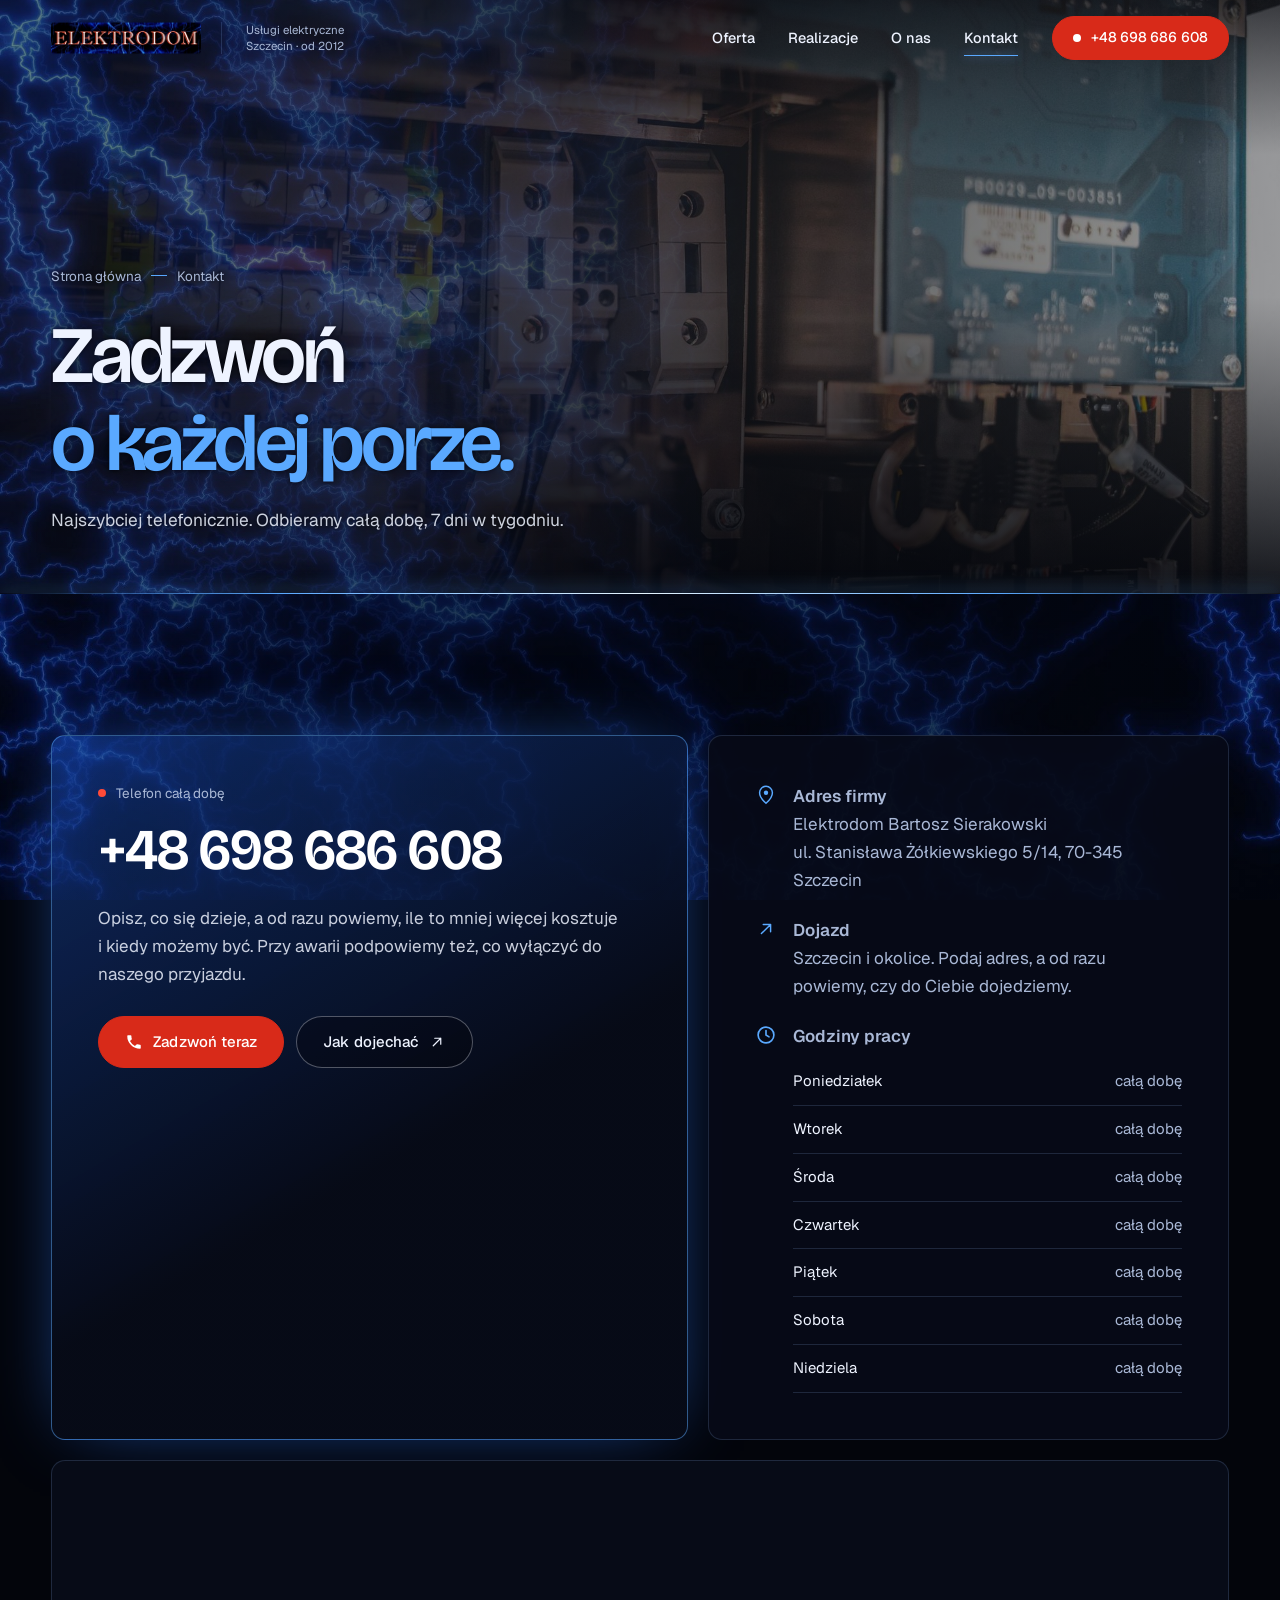
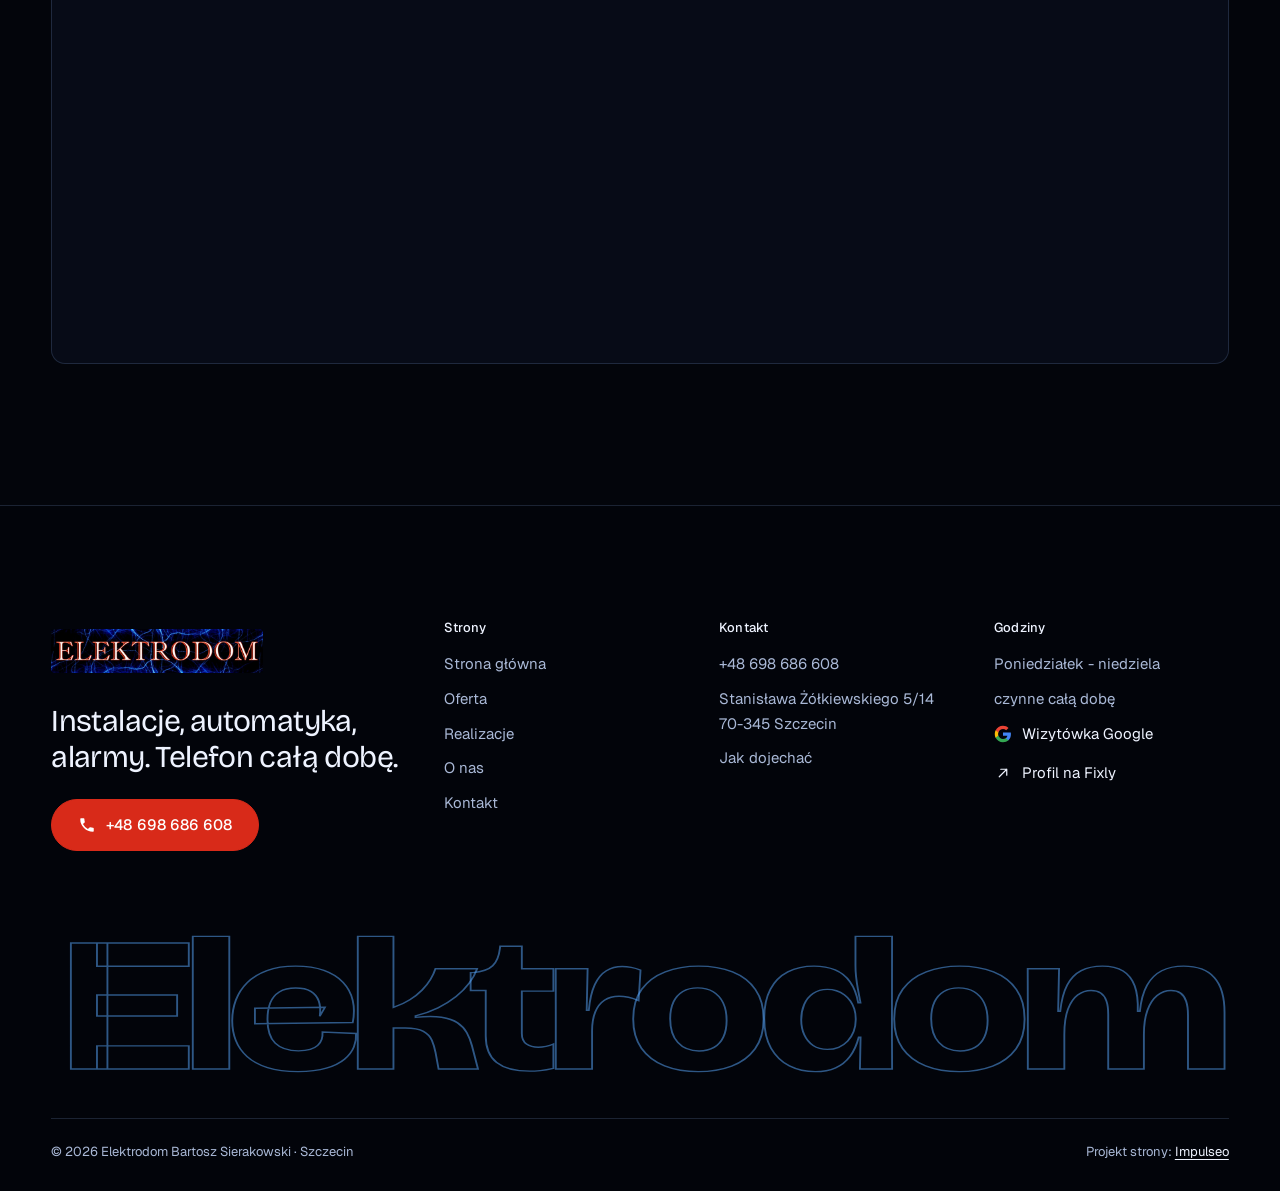
==== commit 67e5160e: "[claude-edit][cmt:39d6974e-cd9d-490b-a98c-bd1604f823ac] szata w stylu logo (granat, niebieski, czerw" ====
--- a/kontakt.html
+++ b/kontakt.html
@@ -3,109 +3,135 @@
 <head>
 <meta charset="UTF-8">
 <meta name="viewport" content="width=device-width, initial-scale=1.0">
-<title>Kontakt - Elektrodom</title>
-<meta name="description" content="Kontakt Elektrodom - Stanisława Żółkiewskiego 5/14, 70-345 Szczecin">
-<link rel="canonical" href="https://kris20032.github.io/elektrodom/kontakt.html">
+<title>Kontakt - Elektrodom | elektryk Szczecin, tel. +48 698 686 608</title>
+<meta name="description" content="Elektrodom, ul. Stanisława Żółkiewskiego 5/14, 70-345 Szczecin. Telefon czynny całą dobę: +48 698 686 608.">
+<link rel="canonical" href="https://impulseo-pl.github.io/elektrodom/kontakt.html">
 <meta name="robots" content="noindex, nofollow">
+<meta name="theme-color" content="#03050B">
 <meta property="og:type" content="website">
 <meta property="og:locale" content="pl_PL">
 <meta property="og:site_name" content="Elektrodom">
-<meta property="og:title" content="Kontakt - Elektrodom">
-<meta property="og:description" content="Kontakt Elektrodom - Stanisława Żółkiewskiego 5/14, 70-345 Szczecin">
-<meta property="og:url" content="https://kris20032.github.io/elektrodom/kontakt.html">
-<meta property="og:image" content="https://kris20032.github.io/elektrodom/img/og.jpg">
+<meta property="og:title" content="Kontakt - Elektrodom | elektryk Szczecin, tel. +48 698 686 608">
+<meta property="og:description" content="Elektrodom, ul. Stanisława Żółkiewskiego 5/14, 70-345 Szczecin. Telefon czynny całą dobę: +48 698 686 608.">
+<meta property="og:url" content="https://impulseo-pl.github.io/elektrodom/kontakt.html">
+<meta property="og:image" content="https://impulseo-pl.github.io/elektrodom/img/og.jpg">
 <meta property="og:image:width" content="1200">
 <meta property="og:image:height" content="630">
 <meta name="twitter:card" content="summary_large_image">
+<script>(function(){var d=document.documentElement;d.classList.add('js');try{if(!window.matchMedia('(prefers-reduced-motion: reduce)').matches)d.classList.add('anim');}catch(e){}setTimeout(function(){if(!d.classList.contains('anim-ok'))d.classList.remove('anim');},3500);})();</script>
+<link rel="preload" as="image" href="img/g11.jpg" fetchpriority="high">
+<link rel="preload" as="image" href="img/pioruny.jpg">
 <link rel="preconnect" href="https://fonts.googleapis.com">
 <link rel="preconnect" href="https://fonts.gstatic.com" crossorigin>
-<link href="https://fonts.googleapis.com/css2?family=Sora:wght@600;700;800&family=Manrope:wght@400;500;600&display=swap" rel="stylesheet">
-<link rel="stylesheet" href="assets/styles.css?v=ec82ed18">
+<link href="https://fonts.googleapis.com/css2?family=Bricolage+Grotesque:opsz,wght@12..96,400..700&amp;family=Geist:wght@400..600&amp;display=swap" rel="stylesheet">
+<link rel="stylesheet" href="assets/styles.css?v=20261112a">
+<script src="assets/lenis.min.js?v=1.1.20" defer></script>
+<script src="assets/main.js?v=20261112a" defer></script>
 </head>
 <body>
+<a class="skip" href="#tresc">Przejdź do treści</a>
+<header class="site-head">
+<div class="head-in">
+  <a class="brand" href="index.html" aria-label="Elektrodom - strona główna">
+    <span class="znak"><img class="wm logo-img" src="img/logo.png" alt="Elektrodom" width="640" height="179" decoding="async"></span>
+    <span class="brand-sub">Usługi elektryczne<br>Szczecin · od 2012</span>
+  </a>
+  <nav class="nav-links" aria-label="Menu główne">
+    <a class="nl" href="oferta.html">Oferta</a><a class="nl" href="realizacje.html">Realizacje</a><a class="nl" href="o-nas.html">O&nbsp;nas</a><a class="nl" href="kontakt.html" aria-current="page">Kontakt</a>
+    <a class="btn btn-volt nav-cta" href="tel:+48698686608"><span class="live" aria-hidden="true"></span>+48 698 686 608</a>
+  </nav>
+  <button class="burger" type="button" aria-label="Otwórz menu" aria-expanded="false" aria-controls="mnav"><span></span><span></span></button>
+</div>
+</header>
+<div class="mnav" id="mnav">
+  <div class="mnav-in">
+    <a class="ml" href="index.html">Strona główna</a><a class="ml" href="oferta.html">Oferta</a><a class="ml" href="realizacje.html">Realizacje</a><a class="ml" href="o-nas.html">O&nbsp;nas</a><a class="ml" href="kontakt.html" aria-current="page">Kontakt</a>
+    <div class="mnav-foot">
+      <span>Telefon czynny całą dobę, 7 dni w&nbsp;tygodniu</span>
+      <a class="btn btn-volt" href="tel:+48698686608"><svg class="ico" width="16" height="16" viewBox="0 0 24 24" fill="none" aria-hidden="true"><path d="M6.6 10.8a15.5 15.5 0 0 0 6.6 6.6l2.2-2.2a1 1 0 0 1 1-.24 11.4 11.4 0 0 0 3.6.58 1 1 0 0 1 1 1V20a1 1 0 0 1-1 1A17 17 0 0 1 3 4a1 1 0 0 1 1-1h3.5a1 1 0 0 1 1 1c0 1.25.2 2.46.58 3.6a1 1 0 0 1-.25 1l-2.23 2.2Z" fill="currentColor"/></svg>+48 698 686 608</a>
+    </div>
+  </div>
+</div>
+<main id="tresc">
 
-<header class="nav">
-  <div class="wrap nav-inner">
-    <a class="brand brand-has-logo" href="index.html"><img class="brand-logo" src="img/logo.png" alt="Elektrodom" width="640" height="179" decoding="async"></a>
-    <nav class="nav-links">
-      <a href="oferta.html">Oferta</a>
-      <a href="realizacje.html">Realizacje</a>
-      <a href="o-nas.html">O nas</a>
-      <a href="kontakt.html" class="active" aria-current="page">Kontakt</a>
-      <a href="tel:+48698686608" class="btn btn-accent">Zadzwoń +48 698 686 608</a>
-    </nav>
-    <button class="nav-toggle" aria-label="Menu"><span></span><span></span><span></span></button>
-  </div>
-</header>
-
-<main>
 <section class="pagehead">
-  <img src="img/g14.jpg" alt="Elektrodom - Zapytaj o wycenę" width="1880" height="1251" decoding="async">
-  <div class="wrap">
-    <span class="eyebrow">Kontakt</span>
-    <h1>Zapytaj o wycenę</h1>
-    <p>Odpowiemy na pytania i przygotujemy wycenę.</p>
+  <div class="pagehead-media"><img src="img/g11.jpg" alt="Zbliżenie zacisków i przewodów w urządzeniu elektrycznym" width="1880" height="1253" decoding="async" fetchpriority="high"></div>
+  <div class="hero-volt" aria-hidden="true"></div>
+  <div class="ph-in">
+    <p class="crumb up" style="--d:0"><a href="index.html">Strona główna</a><span class="sl" aria-hidden="true"></span>Kontakt</p>
+    <h1><span class="ln"><span class="ln-i" style="--k:0">Zadzwoń</span></span><span class="ln"><span class="ln-i" style="--k:1"><em>o&nbsp;każdej porze.</em></span></span></h1>
+    <p class="ph-lead up" style="--d:300">Najszybciej telefonicznie. Odbieramy całą dobę, 7 dni w&nbsp;tygodniu.</p>
   </div>
 </section>
-<section>
-  <div class="wrap contact-grid">
-    <div class="reveal">
-      <span class="eyebrow">Dane kontaktowe</span>
-      <h2 style="margin:var(--space-4) 0 var(--space-6)">Elektrodom</h2>
-      <div class="info-list">
-        <div class="info-row"><div class="ic"><svg class="ico-tel" width="16" height="16" viewBox="0 0 24 24" fill="none" aria-hidden="true"><path d="M6.6 10.8a15.5 15.5 0 0 0 6.6 6.6l2.2-2.2a1 1 0 0 1 1-.24 11.4 11.4 0 0 0 3.6.58 1 1 0 0 1 1 1V20a1 1 0 0 1-1 1A17 17 0 0 1 3 4a1 1 0 0 1 1-1h3.5a1 1 0 0 1 1 1c0 1.25.2 2.46.58 3.6a1 1 0 0 1-.25 1l-2.23 2.2Z" fill="currentColor"/></svg></div><div><div class="lbl">Telefon</div><a class="val" href="tel:+48698686608">+48 698 686 608</a></div></div>
-        <div class="info-row"><div class="ic"><svg class="ico-pin" width="16" height="16" viewBox="0 0 24 24" fill="none" aria-hidden="true"><path d="M12 21s7-6.1 7-11.5A7 7 0 0 0 5 9.5C5 14.9 12 21 12 21Z" stroke="currentColor" stroke-width="1.6" fill="none"/><circle cx="12" cy="9.5" r="2.4" fill="currentColor"/></svg></div><div><div class="lbl">Adres</div><div class="val">Stanisława Żółkiewskiego 5/14, 70-345 Szczecin</div></div></div>
+
+<section class="sec">
+  <div class="wrap">
+    <div class="k-grid">
+      <div class="k-card feat rv">
+        <span class="lbl"><span class="live" aria-hidden="true"></span>Telefon całą dobę</span>
+        <a class="k-phone" href="tel:+48698686608">+48 698 686 608</a>
+        <p>Opisz, co się dzieje, a&nbsp;od razu powiemy, ile to mniej więcej kosztuje i&nbsp;kiedy możemy być. Przy awarii podpowiemy też, co wyłączyć do naszego przyjazdu.</p>
+        <div class="cta-row" style="margin-top:28px">
+          <a class="btn btn-volt" href="tel:+48698686608"><svg class="ico" width="16" height="16" viewBox="0 0 24 24" fill="none" aria-hidden="true"><path d="M6.6 10.8a15.5 15.5 0 0 0 6.6 6.6l2.2-2.2a1 1 0 0 1 1-.24 11.4 11.4 0 0 0 3.6.58 1 1 0 0 1 1 1V20a1 1 0 0 1-1 1A17 17 0 0 1 3 4a1 1 0 0 1 1-1h3.5a1 1 0 0 1 1 1c0 1.25.2 2.46.58 3.6a1 1 0 0 1-.25 1l-2.23 2.2Z" fill="currentColor"/></svg>Zadzwoń teraz</a>
+          <a class="btn btn-ghost" href="https://maps.google.com/?cid=2339905175284633755&amp;g_mp=Cidnb29nbGUubWFwcy5wbGFjZXMudjEuUGxhY2VzLlNlYXJjaFRleHQQAhgEIAA" target="_blank" rel="noopener">Jak dojechać<svg class="ico" width="18" height="18" viewBox="0 0 24 24" fill="none" stroke="currentColor" stroke-width="1.6" stroke-linecap="round" stroke-linejoin="round" aria-hidden="true"><path d="M7 17 17 7M9 7h8v8"/></svg></a>
+        </div>
+      </div>
+      <div class="k-card rv" style="--d:120">
+        <ul class="k-list">
+          <li><svg class="ico" width="16" height="16" viewBox="0 0 24 24" fill="none" aria-hidden="true"><path d="M12 21s7-6.1 7-11.5A7 7 0 0 0 5 9.5C5 14.9 12 21 12 21Z" stroke="currentColor" stroke-width="1.6" fill="none"/><circle cx="12" cy="9.5" r="2.4" fill="currentColor"/></svg><span><b>Adres firmy</b>Elektrodom Bartosz Sierakowski<br>ul. Stanisława Żółkiewskiego 5/14, 70-345 Szczecin</span></li>
+          <li><svg class="ico" width="18" height="18" viewBox="0 0 24 24" fill="none" stroke="currentColor" stroke-width="1.6" stroke-linecap="round" stroke-linejoin="round" aria-hidden="true"><path d="M7 17 17 7M9 7h8v8"/></svg><span><b>Dojazd</b>Szczecin i&nbsp;okolice. Podaj adres, a&nbsp;od razu powiemy, czy do Ciebie dojedziemy.</span></li>
+          <li><svg class="ico" width="16" height="16" viewBox="0 0 24 24" fill="none" aria-hidden="true"><circle cx="12" cy="12" r="8.6" stroke="currentColor" stroke-width="1.8"/><path d="M12 7.2V12l3.3 2" stroke="currentColor" stroke-width="1.8" stroke-linecap="round"/></svg><span><b>Godziny pracy</b>
+            <ul class="hours"><li><span>Poniedziałek</span><span>całą dobę</span></li><li><span>Wtorek</span><span>całą dobę</span></li><li><span>Środa</span><span>całą dobę</span></li><li><span>Czwartek</span><span>całą dobę</span></li><li><span>Piątek</span><span>całą dobę</span></li><li><span>Sobota</span><span>całą dobę</span></li><li><span>Niedziela</span><span>całą dobę</span></li></ul></span></li>
+        </ul>
       </div>
     </div>
-    <div class="reveal">
-      <div class="form">
-        <h3 style="margin-bottom:var(--space-4)">Najszybciej telefonicznie</h3>
-        <p class="muted" style="margin-bottom:var(--space-5)">Zadzwoń, opisz pomysł, a my powiemy, co i jak. Bez zobowiązań.</p>
-        <a href="tel:+48698686608" class="btn btn-accent" style="justify-content:center">Zadzwoń: +48 698 686 608 <span class="arr">→</span></a>
-      </div>
+    <div class="map map-lg rv">
+      <iframe title="Mapa dojazdu - Elektrodom, Szczecin" src="https://maps.google.com/maps?q=53.4301319,14.5360166&amp;z=10&amp;output=embed" loading="lazy" referrerpolicy="no-referrer-when-downgrade"></iframe>
     </div>
   </div>
 </section>
-<section style="padding-top:0">
-  <div class="wrap reveal">
-    <iframe class="map" title="Elektrodom - Szczecin" src="https://maps.google.com/maps?q=53.4301319%2C14.5360166&z=15&output=embed" loading="lazy" referrerpolicy="no-referrer-when-downgrade"></iframe>
-  </div>
-</section>
 </main>
-
-<footer>
+<footer class="site-foot">
   <div class="wrap">
-    <div class="foot-grid">
-      <div class="foot-brand">
-        <div class="name">Elektrodom</div>
-        <p>Awarie, remonty instalacji, nowe domy - od 14 lat w Szczecinie. Cenę znasz przed robotą, nie po.</p>
+    <div class="foot-top">
+      <div>
+        <img class="foot-logo" src="img/logo.png" alt="Elektrodom" width="640" height="179" loading="lazy" decoding="async">
+        <p class="foot-claim">Instalacje, automatyka, alarmy. Telefon całą dobę.</p>
+        <a class="btn btn-volt" href="tel:+48698686608"><svg class="ico" width="16" height="16" viewBox="0 0 24 24" fill="none" aria-hidden="true"><path d="M6.6 10.8a15.5 15.5 0 0 0 6.6 6.6l2.2-2.2a1 1 0 0 1 1-.24 11.4 11.4 0 0 0 3.6.58 1 1 0 0 1 1 1V20a1 1 0 0 1-1 1A17 17 0 0 1 3 4a1 1 0 0 1 1-1h3.5a1 1 0 0 1 1 1c0 1.25.2 2.46.58 3.6a1 1 0 0 1-.25 1l-2.23 2.2Z" fill="currentColor"/></svg>+48 698 686 608</a>
       </div>
-      <div class="foot-col">
-        <h4>Nawigacja</h4>
-        <a href="oferta.html">Oferta</a>
-        <a href="realizacje.html">Realizacje</a>
-        <a href="o-nas.html">O nas</a>
-        <a href="kontakt.html">Kontakt</a>
+      <div>
+        <h4>Strony</h4>
+        <ul><li><a href="index.html">Strona główna</a></li><li><a href="oferta.html">Oferta</a></li><li><a href="realizacje.html">Realizacje</a></li><li><a href="o-nas.html">O&nbsp;nas</a></li><li><a href="kontakt.html">Kontakt</a></li></ul>
       </div>
-      <div class="foot-col">
+      <div>
         <h4>Kontakt</h4>
-        <a href="tel:+48698686608">+48 698 686 608</a>
-        <p>Stanisława Żółkiewskiego 5/14, 70-345 Szczecin</p>
-        <a href="https://maps.google.com/?cid=2339905175284633755&g_mp=Cidnb29nbGUubWFwcy5wbGFjZXMudjEuUGxhY2VzLlNlYXJjaFRleHQQAhgEIAA" target="_blank" rel="noopener">Jak dojechać →</a>
-      <div class="foot-soc">
-        <a class="soc" href="https://maps.google.com/?cid=2339905175284633755&g_mp=Cidnb29nbGUubWFwcy5wbGFjZXMudjEuUGxhY2VzLlNlYXJjaFRleHQQAhgEIAA" target="_blank" rel="noopener" aria-label="Google - Elektrodom"><svg viewBox="0 0 24 24" aria-hidden="true" focusable="false"><path d="M12.48 10.92v3.28h7.84c-.24 1.84-.853 3.187-1.787 4.133-1.147 1.147-2.933 2.4-6.053 2.4-4.827 0-8.6-3.893-8.6-8.72s3.773-8.72 8.6-8.72c2.6 0 4.507 1.027 5.907 2.347l2.307-2.307C18.747 1.44 16.133 0 12.48 0 5.867 0 .307 5.387.307 12s5.56 12 12.173 12c3.573 0 6.267-1.173 8.373-3.36 2.16-2.16 2.84-5.213 2.84-7.667 0-.76-.053-1.467-.173-2.053H12.48z" fill="currentColor"/></svg></a>
+        <ul>
+          <li><a href="tel:+48698686608">+48 698 686 608</a></li>
+          <li>Stanisława Żółkiewskiego 5/14<br>70-345 Szczecin</li>
+          <li><a href="https://maps.google.com/?cid=2339905175284633755&amp;g_mp=Cidnb29nbGUubWFwcy5wbGFjZXMudjEuUGxhY2VzLlNlYXJjaFRleHQQAhgEIAA" target="_blank" rel="noopener">Jak dojechać</a></li>
+        </ul>
       </div>
+      <div>
+        <h4>Godziny</h4>
+        <ul>
+          <li>Poniedziałek - niedziela</li>
+          <li>czynne całą dobę</li>
+          <li><a class="soc" href="https://maps.google.com/?cid=2339905175284633755&amp;g_mp=Cidnb29nbGUubWFwcy5wbGFjZXMudjEuUGxhY2VzLlNlYXJjaFRleHQQAhgEIAA" target="_blank" rel="noopener" aria-label="Wizytówka Elektrodom w Google"><svg class="g-logo" viewBox="0 0 24 24" width="18" height="18" aria-hidden="true"><path fill="#4285F4" d="M22.56 12.25c0-.78-.07-1.53-.2-2.25H12v4.26h5.92c-.26 1.37-1.04 2.53-2.21 3.31v2.77h3.57c2.08-1.92 3.28-4.74 3.28-8.09z"/><path fill="#34A853" d="M12 23c2.97 0 5.46-.98 7.28-2.66l-3.57-2.77c-.98.66-2.23 1.06-3.71 1.06-2.86 0-5.29-1.93-6.16-4.53H2.18v2.84C3.99 20.53 7.7 23 12 23z"/><path fill="#FBBC05" d="M5.84 14.09c-.22-.66-.35-1.36-.35-2.09s.13-1.43.35-2.09V7.07H2.18C1.43 8.55 1 10.22 1 12s.43 3.45 1.18 4.93l2.85-2.22.81-.62z"/><path fill="#EA4335" d="M12 5.38c1.62 0 3.06.56 4.21 1.64l3.15-3.15C17.45 2.09 14.97 1 12 1 7.7 1 3.99 3.47 2.18 7.07l3.66 2.84c.87-2.6 3.3-4.53 6.16-4.53z"/></svg>Wizytówka Google</a></li>
+          <li><a class="soc" href="https://fixly.pl/profil/bartosz-sierakowski-byovga35x" target="_blank" rel="noopener" aria-label="Profil Elektrodom na Fixly"><svg class="ico" width="18" height="18" viewBox="0 0 24 24" fill="none" stroke="currentColor" stroke-width="1.6" stroke-linecap="round" stroke-linejoin="round" aria-hidden="true"><path d="M7 17 17 7M9 7h8v8"/></svg>Profil na Fixly</a></li>
+        </ul>
       </div>
     </div>
-    <div class="foot-bot">
-      <span>© 2026 Elektrodom</span>
+    <svg class="foot-mark" viewBox="0 0 1320 186" aria-hidden="true" focusable="false"><text x="660" y="158" text-anchor="middle" textLength="1300" lengthAdjust="spacingAndGlyphs">Elektrodom</text></svg>
+    <div class="foot-bottom">
+      <span>© 2026 Elektrodom Bartosz Sierakowski · Szczecin</span>
       <span>Projekt strony: <a class="foot-credit" href="https://impulseo.pl" target="_blank" rel="noopener">Impulseo</a></span>
     </div>
   </div>
 </footer>
-<div class="sticky-call"><a class="sc-call" href="tel:+48698686608"><svg class="ico-tel" width="16" height="16" viewBox="0 0 24 24" fill="none" aria-hidden="true"><path d="M6.6 10.8a15.5 15.5 0 0 0 6.6 6.6l2.2-2.2a1 1 0 0 1 1-.24 11.4 11.4 0 0 0 3.6.58 1 1 0 0 1 1 1V20a1 1 0 0 1-1 1A17 17 0 0 1 3 4a1 1 0 0 1 1-1h3.5a1 1 0 0 1 1 1c0 1.25.2 2.46.58 3.6a1 1 0 0 1-.25 1l-2.23 2.2Z" fill="currentColor"/></svg> Zadzwoń</a><a class="sc-quote" href="kontakt.html">Wyślij zdjęcie usterki</a></div>
+<div class="sticky-call">
+  <a class="btn btn-volt" href="tel:+48698686608"><svg class="ico" width="16" height="16" viewBox="0 0 24 24" fill="none" aria-hidden="true"><path d="M6.6 10.8a15.5 15.5 0 0 0 6.6 6.6l2.2-2.2a1 1 0 0 1 1-.24 11.4 11.4 0 0 0 3.6.58 1 1 0 0 1 1 1V20a1 1 0 0 1-1 1A17 17 0 0 1 3 4a1 1 0 0 1 1-1h3.5a1 1 0 0 1 1 1c0 1.25.2 2.46.58 3.6a1 1 0 0 1-.25 1l-2.23 2.2Z" fill="currentColor"/></svg>Zadzwoń</a>
+  <a class="btn btn-ghost" href="kontakt.html">Kontakt i&nbsp;dojazd</a>
+</div>
 <div class="demo-wazne" data-do="2026-11-18" data-cykl="3" hidden><svg class="dw-ico" width="13" height="13" viewBox="0 0 24 24" fill="none" aria-hidden="true"><circle cx="12" cy="12" r="8.6" stroke="currentColor" stroke-width="1.8"/><path d="M12 7.2V12l3.3 2" stroke="currentColor" stroke-width="1.8" stroke-linecap="round"/></svg><span class="dw-txt"></span></div>
-
-<script src="assets/main.js"></script>
 </body>
 </html>
--- a/assets/styles.css
+++ b/assets/styles.css
@@ -1,1849 +1,538 @@
-/* ============================================================
-   STOLBASZ — premium, architektoniczny B2B fit-out
-   Jasna paleta, zero brązu. System wg premium-web-craft.
-   Projekt strony: Impulseo (impulseo.pl)
-   ============================================================ */
-
+/* Elektrodom - usługi elektryczne, Szczecin. Projekt strony: Impulseo, 11.2026.
+   Szata z logo firmy: czerń, błękit wyładowań, czerwień liter.
+   Tło całej strony to sieć wyładowań (img/pioruny.jpg) - strona jak kartka z nadrukiem z logo.
+   Krój: Bricolage Grotesque + Geist. */
 :root{
-  /* PALETA — jasna, architektoniczna, chłodna */
-  --paper:#f5f7fa;          /* główne tło */
-  --paper-2:#e7edf3;        /* sekcje alternatywne (chłodny jasny szary) */
-  --paper-3:#e7edf3;        /* delikatne wypełnienia */
-  --ink:#142231;            /* tekst główny — chłodny grafit */
-  --ink-soft:#2c3e52;       /* nagłówki drugorzędne */
-  --muted:#697785;          /* tekst poboczny */
-  --line:rgba(20,34,49,.12);/* hairline */
-  --accent:#e8a00c;         /* stonowany petrol-slate — jedyny akcent */
-  --accent-d:#c47f06;
-  --accent-soft:rgba(232,160,12,.10);
-  --dark:#142231;           /* sekcje ciemne (stopka/CTA) */
-
-  /* HOVER ZDJĘĆ — JEDEN standard dla całego silnika (decyzja K. 04.08.2026, artefakt z wariantami).
-     AKTUALNE (K.+Szymon 09.08.2026, wybór z artefaktu 6 wariantów): zoom 1.05 przy 1.4s -
-     przy tak długim czasie mocniejszy kadr NIE skacze, tylko „oddycha". Poprzedni standard
-     (1.02 / .55s z 04.08) odbierany jako dynamiczny i szybki.
-     Spoczynek lekko przygaszony, ale TYLKO tam, gdzie jest mysz (@media hover:hover) —
-     na telefonie zdjęcia zostają w pełnej jasności. */
-  --img-zoom:1.05;                   /* K.+Szymon 09.08: wariant F z artefaktu porównawczego */
-  --img-rest:brightness(.95) saturate(.99);
-  --img-hot:brightness(1.06) saturate(1.05);
-  --img-dur:1.4s;                    /* K.+Szymon 09.08 (wariant F): powoli = elegancko */
-  --img-ease:cubic-bezier(.16,.84,.44,1);  /* miękki ogon, efekt „oddychania" */
-
-  /* ODSTĘPY — skala 4/8 */
-  --space-1:4px; --space-2:8px; --space-3:12px; --space-4:16px; --space-5:24px;
-  --space-6:32px; --space-7:48px; --space-8:64px; --space-9:96px; --space-10:128px;
-
-  /* TYPOGRAFIA — fluid clamp() (skala podbita 16.07.2026: większe, czytelniejsze litery — uwaga Adama) */
-  --text-sm:clamp(.9rem,.87rem + .12vw,1rem);
-  --text-base:clamp(1.08rem,1.04rem + .18vw,1.2rem);
-  --text-lg:clamp(1.24rem,1.15rem + .34vw,1.44rem);
-  --text-h3:clamp(1.34rem,1.22rem + .55vw,1.66rem);
-  --text-h2:clamp(2.1rem,1.66rem + 2.1vw,3.1rem);
-  --text-h1:clamp(2.9rem,2.1rem + 4vw,5.1rem);
-
-  /* PROMIENIE — architektoniczne, raczej ostre */
-  --r-sm:3px; --r-md:6px; --r-lg:10px;
-
-  /* RUCH */
-  --ease:cubic-bezier(.25,.46,.45,.94); --dur:.24s;
-
-  /* CIENIE — miękkie, warstwowe */
-  --sh-sm:0 1px 2px rgba(16,24,32,.04), 0 2px 8px rgba(16,24,32,.05);
-  --sh-md:0 2px 6px rgba(16,24,32,.05), 0 12px 28px -8px rgba(16,24,32,.12);
-  --sh-lg:0 6px 14px rgba(16,24,32,.07), 0 26px 56px -18px rgba(16,24,32,.22);
-
-  --hairline:1px solid var(--line);
-
-  --font-display:'Sora','Manrope',sans-serif;
-  --font-body:'Manrope',sans-serif;
-}
-
-*{box-sizing:border-box;margin:0;padding:0}
-html{scroll-behavior:smooth}
-body{
-  font-family:var(--font-body);
-  font-size:var(--text-base);
-  line-height:1.65;
-  color:var(--ink);
-  background:var(--paper);
-  -webkit-font-smoothing:antialiased;
-  text-rendering:optimizeLegibility;
-}
-img{max-width:100%;height:auto;display:block}  /* height:auto = width/height z atrybutów trzyma proporcje (TOP#12) */
+  --ink:#03050B;--ink-2:#070B17;--ink-3:#0E1528;--ink-line:rgba(150,190,255,.17);
+  --panel:rgba(3,5,11,.92);--panel-2:rgba(6,10,22,.82);--card:rgba(7,11,24,.9);
+  --line:rgba(150,190,255,.17);
+  --text:#EEF3FF;--muted:#A9B8D6;
+  --on-dark:#EEF3FF;--on-dark-2:#A9B8D6;
+  --accent:#5AA9FF;--accent-d:#1D5BD8;--accent-soft:rgba(90,169,255,.14);--volt:#8FD3FF;
+  --red:#D82A19;--red-hot:#FF4B38;
+  --paper-3:#FFFFFF;
+  --f-display:"Bricolage Grotesque","Geist",system-ui,sans-serif;
+  --f-body:"Geist",system-ui,-apple-system,"Segoe UI",sans-serif;
+  --expo:cubic-bezier(.16,1,.3,1);--ease:cubic-bezier(.16,.84,.44,1);--in:cubic-bezier(.7,0,.84,0);
+  --wrap:min(1320px, 100% - clamp(40px, 8vw, 128px));
+  --nav-h:76px;--znak-w:150px;--znak-h:42px;
+  --img-zoom:1.05;--img-dur:1.4s;--img-rest:brightness(1);--img-hot:brightness(1.08);
+}
+*,*::before,*::after{box-sizing:border-box}
+html{-webkit-text-size-adjust:100%;background:var(--ink)}
+html.lenis,html.lenis body{height:auto}
+.lenis.lenis-smooth [data-lenis-prevent]{overscroll-behavior:contain}
+.lenis.lenis-stopped{overflow:clip}
+.lenis.lenis-smooth iframe{pointer-events:none}
+body{margin:0;font-family:var(--f-body);font-size:17px;line-height:1.65;color:var(--text);background:var(--ink);isolation:isolate;-webkit-font-smoothing:antialiased;-moz-osx-font-smoothing:grayscale;overflow-x:clip}
+
+/* ---------- tło strony: wyładowania z logo, nieruchome pod treścią ---------- */
+body::before,body::after{content:"";position:fixed;left:0;right:0;top:0;height:100vh;height:100lvh;pointer-events:none}
+body::before{z-index:-2;background:var(--ink) url(../img/pioruny.jpg) center / cover no-repeat}
+body::after{z-index:-1;background:linear-gradient(90deg,rgba(3,5,11,.42) 0%,rgba(3,5,11,.7) 20%,rgba(3,5,11,.7) 80%,rgba(3,5,11,.42) 100%)}
+
+img{display:block;max-width:100%;height:auto}
 a{color:inherit;text-decoration:none}
-
-.wrap{width:min(92%,1180px);margin-inline:auto}
-section{padding-block:clamp(52px,6.5vw,96px)}
-
-h1,h2,h3{font-family:var(--font-display);font-weight:700;line-height:1.08;letter-spacing:-.02em;color:var(--ink)}
-h1{font-size:var(--text-h1);letter-spacing:-.035em}
-h2{font-size:var(--text-h2);letter-spacing:-.025em}
-h3{font-size:var(--text-h3)}
-/* MIARA — długość wiersza. WCAG 2.2 SC 1.4.8: max 80 znaków; Butterick: 45–90.
-   68ch daje realnie 72–78 znaków polskiego tekstu, czyli z zapasem pod granicą.
-   Wcześniej limit miał TYLKO <p> — <li>, <blockquote> i <dd> nie miały żadnego,
-   i to jedyny powód, dla którego 23 bloki na dwóch oddanych stronach jadą po
-   83–106 znaków w wierszu (pomiar 07.08.2026, bramka `miara`).
-   ⚠️ Listy i definicje ograniczamy TYLKO bez klasy: `ul`/`ol` z klasą to u nas
-   układ (siatki kafli, menu), a nie tekst ciągły — tam miarę wyznacza układ. */
-/* 60ch, nie 68ch (K. 10.08): po zmianie fontów na węższe kroje (DM Sans i spółka)
-   w 68ch mieściło się ~90 znaków - bramka pikselowa słusznie zgłaszała przekroczenie
-   granicy 80. Pomiar na żywej przeglądarce: 60ch = 90 znaków, 53ch = ~78 znaków, czyli normę WCAG 1.4.8. */
-:root{ --miara:53ch }
-p{max-width:min(100%,var(--miara))}
-blockquote,
-ul:not([class])>li, ol:not([class])>li,
-dl:not([class])>dd{max-width:min(100%,var(--miara))}
-
-/* ⚠️ Świadomie BEZ wyjątku `.tile p,.card p,.svc p{max-width:none}`, choć nasuwa się sam:
-   te akapity BYŁY już ograniczone (stare `p{max-width:65ch}`), więc „wyjątek" nie odblokowałby
-   niczego nowego — tylko ROZLUŹNIŁ stan sprzed zmiany na wszystkich demach naraz.
-   `figcaption` żadna z reguł wyżej nie dotyczy, więc też nie potrzebuje zwolnienia. */
-
-/* ŁAMANIE. `balance` wyrównuje długości wierszy w nagłówku, `pretty` pilnuje ostatniego
-   wiersza akapitu, żeby nie został w nim jeden wyraz. Obsługiwane od Chrome 117 /
-   Safari 17.5; starsze przeglądarki po prostu ignorują tę własność.
-   `text-wrap:pretty` nie występowało dotąd ANI RAZ w silniku ani w repo klientów. */
-h1,h2,h3,.lead,.lede{text-wrap:balance}
-p,li,blockquote,dd{text-wrap:pretty}
-
-.eyebrow{
-  font-family:var(--font-body);
-  font-size:var(--text-sm);
-  font-weight:600;
-  letter-spacing:.18em;
-  text-transform:uppercase;
-  color:var(--accent);
-  display:inline-flex;align-items:center;gap:var(--space-3);
-}
-/* flex:none + margin-top = kreska trzyma się PIERWSZEJ linii. Wcześniej align-items:center
-   centrowało ją względem całego bloku i przy zawinięciu (długi kicker typu
-   „…WNĘTRZ · LESZNO · OD 2019") druga linia lądowała z brzydkim wcięciem. */
-.eyebrow{align-items:flex-start}
-.eyebrow>*,.eyebrow{text-wrap:balance}   /* dlugi kicker lamal sie na sierote typu samo „2019" w drugiej linii */
-.eyebrow::before{content:"";width:28px;height:1px;background:var(--accent);display:inline-block;flex:none;margin-top:.62em}
-
-.muted{color:var(--muted)}
-.lead{font-size:var(--text-lg);line-height:1.55;color:var(--ink-soft);max-width:50ch}
-
-/* ---------- BUTTONS ---------- */
-.btn{
-  display:inline-flex;align-items:center;gap:var(--space-2);
-  font-weight:600;font-size:var(--text-sm);letter-spacing:.02em;
-  padding:var(--space-4) var(--space-6);
-  border-radius:var(--r-sm);
-  transition:transform var(--dur) var(--ease),box-shadow var(--dur) var(--ease),background var(--dur) var(--ease);
-  cursor:pointer;border:1px solid transparent;
-}
-.btn-accent{background:var(--accent);color:#fff;box-shadow:var(--sh-sm)}
-.btn-accent:hover{background:var(--accent-d);transform:translateY(-2px);box-shadow:var(--sh-md)}
-.btn-accent:active{transform:translateY(0);box-shadow:var(--sh-sm)}
-.btn-ghost{background:transparent;color:var(--ink);border-color:var(--line)}
-.btn-ghost:hover{border-color:var(--accent);color:var(--accent);transform:translateY(-2px)}
-.btn-light{background:#fff;color:var(--ink);box-shadow:var(--sh-sm)}
-.btn-light:hover{transform:translateY(-2px);box-shadow:var(--sh-md)}
-.btn .arr{transition:transform var(--dur) var(--ease)}
-.btn:hover .arr{transform:translateX(4px)}
-
-/* ---------- NAV ---------- */
-.nav{
-  position:sticky;top:0;z-index:50;
-  background:color-mix(in srgb,var(--paper) 88%,transparent);
-  backdrop-filter:saturate(140%) blur(10px);
-  border-bottom:var(--hairline);
-}
-.nav-inner{display:flex;align-items:center;justify-content:space-between;gap:var(--space-5);height:72px}
-/* ANTY-NACHODZENIE (K. 05.08.2026): długa nazwa firmy + przycisk z pełnym numerem nie mieściły się w pasku
-   i flex ściskał linki PONIŻEJ ich treści - "Kontakt" wchodził na ramkę "Zadzwoń +48 ...". Teraz ustępuje
-   nazwa marki (skrót wielokropkiem), a menu i przycisk nigdy się nie kurczą ani nie zachodzą na siebie. */
-.brand{display:flex;flex-direction:column;line-height:1;min-width:0;flex:0 1 auto}
-.brand .name{font-family:var(--font-display);font-weight:800;font-size:1.35rem;letter-spacing:.04em;white-space:nowrap;overflow:hidden;text-overflow:ellipsis}
-.brand .sub{font-size:.62rem;letter-spacing:.34em;text-transform:uppercase;color:var(--muted);margin-top:5px;white-space:nowrap;overflow:hidden;text-overflow:ellipsis}
-.nav-links{display:flex;align-items:center;gap:var(--space-6);flex:0 0 auto}
-.nav-links a{font-size:var(--text-sm);font-weight:500;color:var(--ink-soft);position:relative;padding-block:4px;white-space:nowrap;transition:color var(--dur) var(--ease)}
-.nav-links a::after{content:"";position:absolute;left:0;bottom:0;width:0;height:1.5px;background:var(--accent);transition:width var(--dur) var(--ease)}
-.nav-links a:hover,.nav-links a.active{color:var(--ink)}
-.nav-links a:hover::after,.nav-links a.active::after{width:100%}
-.nav-links .btn{padding:var(--space-2) var(--space-5)}
-/* przyciski w nav: właściwy kolor (przebij .nav-links a) + bez podkreślenia */
-.nav-links a.btn-accent{color:#fff}
-.nav-links a.btn-ghost,.nav-links a.btn-light{color:var(--ink)}
-/* CTA w pasku: NIE podkreślenie spod linków menu, ale ten sam przelatujący błysk,
-   co na wszystkich innych przyciskach (zgłoszenie K. 13.08.2026 - „na hero jest efekt
-   światła przechodzącego przez przycisk, na navbarze go nie ma, a mają być identyczne").
-   Reguła `.nav-links a::after` jest silniejsza od `.btn::after`, więc trzeba jej
-   geometrię wyzerować i wpisać połysk z nazwy - samo `display:none` gasiło efekt. */
-.nav-links a.btn::after{
-  display:block;content:"";position:absolute;inset:0;z-index:-1;pointer-events:none;
-  width:auto;height:auto;border-radius:inherit;   /* kasuje geometrię podkreślenia (width:0;height:1.5px) */
-  background:linear-gradient(100deg,transparent 32%,rgba(255,255,255,.20) 50%,transparent 68%);
-  translate:-120% 0}
-@media (prefers-reduced-motion:no-preference){
-  .nav-links a.btn:hover::after{translate:120% 0;transition:translate .75s var(--mt-ease,cubic-bezier(.16,.84,.44,1))}
-}
-.nav-toggle{display:none;background:none;border:none;cursor:pointer;flex-direction:column;gap:5px;padding:8px}
-.nav-toggle span{width:24px;height:2px;background:var(--ink);transition:var(--dur)}
-/* Ciasny zakres MIĘDZY menu mobilnym a pełnym pulpitem: zbijamy odstępy i nazwę marki,
-   żeby wszystko zmieściło się naturalnie, zanim w ogóle dojdzie do skracania wielokropkiem. */
-@media(max-width:1280px) and (min-width:921px){
-  .nav-links{gap:var(--space-4)}
-  .nav-links .btn{padding:var(--space-2) var(--space-4)}
-  .brand .name{font-size:1.15rem}
-}
-
-/* ---------- HERO (split) ---------- */
-.hero{position:relative;overflow:hidden;border-bottom:var(--hairline)}
-.hero-grid{display:grid;grid-template-columns:1.05fr .95fr;gap:clamp(24px,4vw,60px);align-items:center;
-  padding-block:clamp(36px,4.5vw,64px)}
-.hero-copy .eyebrow{margin-bottom:var(--space-5)}
-.hero-copy h1{margin-bottom:var(--space-5)}
-.hero-copy .lead{margin-bottom:var(--space-7)}
-.hero-actions{display:flex;flex-wrap:wrap;gap:var(--space-4)}
-.hero-art{position:relative;aspect-ratio:4/3;border-radius:var(--r-lg);overflow:hidden;box-shadow:var(--sh-lg)}
-.hero-art img{width:100%;height:100%;object-fit:cover}
-.hero-art::after{content:"";position:absolute;inset:0;background:linear-gradient(180deg,transparent 55%,rgba(18,24,28,.28))}
-.hero-badge{position:absolute;left:var(--space-5);bottom:var(--space-5);z-index:2;
-  background:rgba(252,252,251,.94);backdrop-filter:blur(4px);
-  border-radius:var(--r-md);padding:var(--space-4) var(--space-5);box-shadow:var(--sh-md);max-width:78%}
-.hero-badge strong{display:block;font-family:var(--font-display);font-size:1rem;letter-spacing:-.01em}
-.hero-badge span{font-size:var(--text-sm);color:var(--muted)}
-
-/* ---------- HERO duży / kinowy (strona główna) ---------- */
-.hero-cine{position:relative;min-height:clamp(560px,82vh,840px);min-height:clamp(560px,82svh,840px);display:flex;align-items:center;overflow:hidden;border-bottom:var(--hairline)}
-.hero-cine>img{position:absolute;inset:0;width:100%;height:100%;object-fit:cover;z-index:0}
-.hero-cine::after{content:"";position:absolute;inset:0;z-index:1;
-  background:linear-gradient(95deg,rgba(13,18,23,.86) 0%,rgba(13,18,23,.64) 32%,rgba(13,18,23,.24) 62%,rgba(13,18,23,.04) 100%)}
-.hero-cine .wrap{position:relative;z-index:2;padding-block:var(--space-8)}
-.hero-cine .hero-copy{max-width:660px}
-.hero-cine .eyebrow{color:#fff;margin-bottom:var(--space-5)}
-.hero-cine .eyebrow::before{background:#fff}
-.hero-cine h1{color:#fff;margin-bottom:var(--space-5);font-size:clamp(2.9rem,2rem + 4.4vw,5.2rem);text-wrap:balance}
-.hero-cine .lead{color:rgba(255,255,255,.92);max-width:48ch;margin-bottom:var(--space-7)}
-.hero-cine .hero-actions{display:flex;flex-wrap:wrap;gap:var(--space-4)}
-/* NISKIE OKNO (laptop z dokiem i paskami przeglądarki ma ~700-780 px wysokości widoku):
-   H1 do 5.2rem + długi lead nie mieściły się i przyciski wypadały POD krawędź ekranu -
-   klient widział stronę bez ani jednego CTA. Skalujemy w dół, zamiast przycinać treść. */
-@media(min-width:821px) and (max-height:820px){
-  .hero-cine{min-height:clamp(520px,94svh,780px)}
-  .hero-cine .wrap{padding-block:var(--space-6)}
-  .hero-cine h1{font-size:clamp(2.2rem,1.5rem + 2.6vw,3.6rem);margin-bottom:var(--space-4)}
-  .hero-cine .eyebrow{margin-bottom:var(--space-4)}
-  .hero-cine .lead{margin-bottom:var(--space-5);max-width:44ch}
-}
-@media(max-width:680px){
-  .hero-cine{min-height:clamp(520px,76vh,640px);min-height:clamp(520px,76svh,640px);align-items:flex-end}
-  .hero-cine::after{background:linear-gradient(0deg,rgba(13,18,23,.9) 6%,rgba(13,18,23,.45) 55%,rgba(13,18,23,.25) 100%)}
-  .hero-cine .wrap{padding-bottom:var(--space-9)}
-  /* TELEFON (~90% oglądających): lead potrafił zająć 8 linii i zepchnąć CTA poza pierwszy ekran.
-     Zwężamy interlinię i skalę - treści nie ucinamy, bo to ona sprzedaje. */
-  .hero-cine .lead{font-size:.98rem;line-height:1.5;margin-bottom:var(--space-5)}
-  .hero-cine .eyebrow{font-size:.72rem;letter-spacing:.13em;margin-bottom:var(--space-4)}
-  .hero-cine .eyebrow::before{width:20px}
-  .hero-cine h1{margin-bottom:var(--space-4)}
-}
-
-/* full-bleed hero variant (podstrony) */
-.pagehead{position:relative;min-height:46vh;min-height:46svh;display:flex;align-items:flex-end;overflow:hidden;border-bottom:var(--hairline)}
-.pagehead img{position:absolute;inset:0;width:100%;height:100%;object-fit:cover}
-/* 10.08.2026 (decyzja K.): mocniejsze przyciemnienie + cień pod tekstem. Bramka mierzyła na
-   nagłówkach podstron 3,38-3,43:1 przy wymaganych 4,5 — jasne zdjęcie (hala, śnieg, niebo)
-   podchodziło pod biały tekst. Zdjęcia klientów są różne, więc kontrast musi dawać WARSTWA,
-   a nie szczęśliwy dobór kadru. */
-.pagehead::after{content:"";position:absolute;inset:0;background:linear-gradient(180deg,rgba(18,24,28,.40),rgba(18,24,28,.76))}
-.pagehead .wrap{position:relative;z-index:2;padding-block:var(--space-9);color:#fff}
-.pagehead h1{color:#fff;max-width:18ch;text-shadow:0 2px 16px rgba(0,0,0,.55)}
-.pagehead .eyebrow{color:#fff}
-.pagehead .eyebrow::before{background:#fff}
-.pagehead p{color:rgba(255,255,255,.92);margin-top:var(--space-4);max-width:54ch;text-shadow:0 1px 12px rgba(0,0,0,.5)}
-
-/* ---------- STRIP (pasek skrótów / liczby) ---------- */
-.strip{background:var(--dark);color:#fff}
-/* PASEK HASEŁ — standard 04.08.2026 (decyzja K.): 5 haseł w JEDNYM rzędzie, tekst WYŚRODKOWANY,
-   węższe marginesy boczne niż reszta strony (pasek ma iść szerzej), równe wysokości kolumn. */
-.strip .wrap{width:min(96%,1440px);display:grid;grid-template-columns:repeat(5,1fr);
-  gap:var(--space-5);padding-block:var(--space-7);align-items:stretch}
-.strip .item .k{font-family:var(--font-display);font-size:clamp(1.05rem,.82rem + .85vw,1.55rem);
-  font-weight:800;letter-spacing:-.02em;color:#fff;line-height:1.18;text-wrap:balance}
-.strip .item .v{font-size:var(--text-sm);color:rgba(255,255,255,.66);margin-top:var(--space-2);line-height:1.4}
-.strip .item{border-left:2px solid var(--accent);padding-inline:var(--space-4);
-  text-align:center;display:flex;flex-direction:column;justify-content:center}
-/* liczba kolumn = liczba haseł, żeby ostatnie nie zostawało samo w drugim rzędzie.
-   Klasę n-N nadaje multipage.py; domyślnie (bez klasy) pasek jest 5-kolumnowy. */
-.strip.n-2 .wrap{grid-template-columns:repeat(2,1fr)}
-.strip.n-3 .wrap{grid-template-columns:repeat(3,1fr)}
-.strip.n-4 .wrap{grid-template-columns:repeat(4,1fr);gap:var(--space-6)}
-.strip.n-4 .item .k{font-size:clamp(1.3rem,1rem + 1.1vw,2rem)}
-.strip.n-6 .wrap{grid-template-columns:repeat(6,1fr);gap:var(--space-4)}
-.strip.n-6 .item .k{font-size:clamp(.98rem,.8rem + .7vw,1.35rem)}
-/* równe łamanie: zamiast "długa linia + jedno słowo" obie linie zbliżonej długości */
-.strip .item .k{text-wrap:balance}
-
-/* ---------- SECTION HEAD ---------- */
-.head{max-width:48rem;margin-bottom:var(--space-8)}
-.head.center{margin-inline:auto;text-align:center}
-.head .eyebrow{margin-bottom:var(--space-4)}
-.head h2{margin-bottom:var(--space-4)}
-.head p{color:var(--muted);font-size:var(--text-lg);line-height:1.55}
-.head.center p{margin-inline:auto}
-
-/* ---------- INTRO SPLIT ---------- */
-.split{display:grid;grid-template-columns:.92fr 1.08fr;gap:clamp(28px,5vw,80px);align-items:center}
-.split.rev{grid-template-columns:1.08fr .92fr}
-.split.rev .split-art{order:-1}
-.split-art{position:relative;aspect-ratio:5/4;border-radius:var(--r-lg);overflow:hidden;box-shadow:var(--sh-lg)}
-.split-art img{width:100%;height:100%;object-fit:cover}
-.split-copy h2{margin-bottom:var(--space-5)}
-.split-copy p+p{margin-top:var(--space-4)}
-.split-copy .btn{margin-top:var(--space-6)}
-
-/* ---------- SERVICES (zakres) ---------- */
-.svc-grid{display:grid;grid-template-columns:repeat(auto-fit,minmax(280px,1fr));gap:var(--space-5)}
-.svc{background:#fff;border:var(--hairline);border-radius:var(--r-md);padding:var(--space-7) var(--space-6);
-  transition:transform var(--dur) var(--ease),box-shadow var(--dur) var(--ease),border-color var(--dur) var(--ease);
-  position:relative;overflow:hidden}
-.svc::before{content:"";position:absolute;left:0;top:0;width:3px;height:0;background:var(--accent);transition:height var(--dur) var(--ease)}
-.svc:hover{transform:translateY(-4px);box-shadow:var(--sh-md);border-color:transparent}
-.svc:hover::before{height:100%}
-.svc .ic{font-family:var(--font-display);font-size:.8rem;font-weight:700;letter-spacing:.12em;color:var(--accent);margin-bottom:var(--space-4)}
-.svc h3{margin-bottom:var(--space-3);font-size:1.22rem}
-.svc p{color:var(--muted);font-size:var(--text-base);line-height:1.6}
-
-/* big detailed service rows */
-.svc-row{display:grid;grid-template-columns:.8fr 1.2fr;gap:clamp(20px,4vw,60px);align-items:center;padding-block:var(--space-8)}
-.svc-row+.svc-row{border-top:var(--hairline)}
-.svc-row.rev{grid-template-columns:1.2fr .8fr}
-/* Naprzemienny układ wierszy oferty: co drugi wiersz ma zdjęcie po PRAWEJ.
-   Było `order:-1` — martwy kod, bo zdjęcie i tak jest pierwszym dzieckiem w HTML,
-   więc wszystkie wiersze wyglądały identycznie (zdjęcie zawsze z lewej), a `rev`
-   zmieniało tylko szerokość kolumn. Znalezione 29.07.2026 przy różnicowaniu kierunków
-   animacji (pomiar pozycji: art.mid 390/502 przy row.mid 756 — zawsze lewa strona). */
-.svc-row.rev .svc-row-art{order:2}
-.svc-row-art{aspect-ratio:4/3;border-radius:var(--r-md);overflow:hidden;box-shadow:var(--sh-md)}
-.svc-row-art img{width:100%;height:100%;object-fit:cover}
-.svc-row h3{font-size:1.5rem;margin-bottom:var(--space-4)}
-.svc-row .num{font-family:var(--font-display);font-size:.85rem;font-weight:700;letter-spacing:.14em;color:var(--accent);display:block;margin-bottom:var(--space-3)}
-.svc-row ul{list-style:none;margin-top:var(--space-4);display:flex;flex-direction:column;gap:var(--space-2)}
-.svc-row li{position:relative;padding-left:var(--space-5);color:var(--muted);font-size:var(--text-base)}
-.svc-row li::before{content:"";position:absolute;left:0;top:.62em;width:8px;height:1px;background:var(--accent)}
-
-/* ---------- GALLERY (realizacje) ---------- */
-.gallery{display:grid;grid-template-columns:repeat(12,1fr);gap:var(--space-4);grid-auto-rows:200px}
-/* GALERIA MASONRY — pionowe zdjęcia (portrety beauty/wellness) bez przycinania: kolumny, height auto */
-.gallery-masonry{column-count:3;column-gap:var(--space-4)}
-@media(max-width:900px){.gallery-masonry{column-count:2}}
-@media(max-width:560px){.gallery-masonry{column-count:1}}
-.gallery-masonry .m-tile{break-inside:avoid;margin:0 0 var(--space-4);padding:0;position:relative;overflow:hidden;border-radius:var(--r-md);border:1px solid var(--line)}
-.gallery-masonry .m-tile img{width:100%;height:auto;display:block}
-.gallery-masonry .m-tile .cap{position:absolute;left:0;right:0;bottom:0;padding:var(--space-4);color:#fff;background:linear-gradient(0deg,rgba(0,0,0,.55),transparent);font-size:var(--text-sm)}
-.gallery-masonry .m-tile .cap small{display:block;font-weight:400;opacity:.78;letter-spacing:.04em;text-transform:uppercase;font-size:.66rem;margin-top:3px}
-.tile{position:relative;overflow:hidden;border-radius:var(--r-md);box-shadow:var(--sh-sm);
-  transition:transform var(--dur) var(--ease),box-shadow var(--dur) var(--ease)}
-.tile img{width:100%;height:100%;object-fit:cover;
-  transition:transform var(--img-dur) var(--img-ease),filter var(--img-dur) var(--img-ease)}
-.tile:hover{box-shadow:var(--sh-md)}
-.tile .cap{position:absolute;left:0;right:0;bottom:0;padding:var(--space-5) var(--space-4) var(--space-4);
-  /* mocniejszy spad + cien pod tekstem: na JASNYCH zdjeciach klienta (biale fronty, sciany)
-     slaby gradient dawal kontrast ~1.5:1 zamiast wymaganych 3.6:1 (bramka wygladu, 10.08.2026) */
-  background:linear-gradient(transparent 10%,rgba(18,24,28,.55) 40%,rgba(18,24,28,.88) 68%,rgba(18,24,28,.99));color:#fff;
-  text-shadow:0 1px 2px rgba(0,0,0,.85),0 2px 10px rgba(0,0,0,.55);
-  font-size:var(--text-sm);font-weight:600;letter-spacing:.01em;
-  opacity:0;transform:translateY(8px);transition:var(--dur) var(--ease)}
-.tile:hover .cap{opacity:1;transform:translateY(0)}
-.tile .cap small{display:block;font-weight:400;opacity:.78;letter-spacing:.04em;text-transform:uppercase;font-size:.66rem;margin-top:3px}
-/* bento spans */
-.t-wide{grid-column:span 6}
-.t-tall{grid-column:span 6;grid-row:span 2}
-.t-std{grid-column:span 6}
-.t-third{grid-column:span 4}
-.t-two3{grid-column:span 8}
-
-/* ---------- TRUST / WIARYGODNOŚĆ ---------- */
-.trust{background:var(--paper-2)}
-.trust-grid{display:grid;grid-template-columns:repeat(auto-fit,minmax(240px,1fr));gap:var(--space-5);margin-top:var(--space-7)}
-.trust-card{background:#fff;border-radius:var(--r-md);padding:var(--space-7) var(--space-6);box-shadow:var(--sh-sm);border-top:3px solid var(--accent)}
-.trust-card .big{font-family:var(--font-display);font-size:clamp(1.8rem,1.3rem + 1.6vw,2.6rem);font-weight:800;letter-spacing:-.02em;color:var(--ink);line-height:1}
-.trust-card h3{font-size:1.12rem;margin:var(--space-3) 0 var(--space-2)}
-.trust-card p{color:var(--muted);font-size:var(--text-base);line-height:1.55}
-
-/* ---------- CTA band ---------- */
-.cta{background:var(--dark);color:#fff;position:relative;overflow:hidden}
-/* telefon w CTA: na ciemnym tle biały (domyślnie), rodziny z JASNYM tłem CTA
-   nadpisują to u siebie - wcześniej kolor siedział w stylu inline i wygrywał z rodziną. */
-.cta .btn-ghost-cta{color:#fff;border-color:rgba(255,255,255,.3)}
-.cta .wrap{display:grid;grid-template-columns:1.4fr .6fr;gap:var(--space-7);align-items:center;position:relative;z-index:2}
-.cta h2{color:#fff;max-width:20ch}
-.cta p{color:rgba(255,255,255,.74);margin-top:var(--space-4)}
-.cta-actions{display:flex;flex-direction:column;gap:var(--space-3);align-items:flex-start}
-.cta::before{content:"";position:absolute;right:-80px;top:-80px;width:360px;height:360px;border-radius:50%;
-  background:radial-gradient(circle,var(--accent-soft),transparent 70%)}
-
-/* ---------- CONTACT ---------- */
-.contact-grid{display:grid;grid-template-columns:.85fr 1.15fr;gap:clamp(28px,4vw,56px);align-items:start}
-.info-list{display:flex;flex-direction:column;gap:var(--space-2)}
-.info-row{display:flex;gap:var(--space-4);align-items:flex-start;padding-block:var(--space-4);border-bottom:var(--hairline)}
-.info-row .ic{flex:none;width:42px;height:42px;display:grid;place-items:center;border-radius:50%;
-  background:var(--accent-soft);color:var(--accent);font-size:1.05rem}
-.info-row .lbl{font-size:.72rem;letter-spacing:.14em;text-transform:uppercase;color:var(--muted)}
-.info-row .val{font-weight:600;font-size:var(--text-base);margin-top:2px}
-.info-row a.val:hover{color:var(--accent)}
-.map{border:none;border-radius:var(--r-lg);box-shadow:var(--sh-md);width:100%;height:100%;min-height:380px;filter:grayscale(.2) contrast(1.02)}
-.form{background:#fff;border:var(--hairline);border-radius:var(--r-lg);padding:clamp(24px,3vw,40px);box-shadow:var(--sh-sm)}
-.form .fld{margin-bottom:var(--space-5)}
-.form label{display:block;font-size:var(--text-sm);font-weight:600;margin-bottom:var(--space-2)}
-.form input,.form textarea{width:100%;font-family:inherit;font-size:var(--text-base);color:var(--ink);
-  padding:var(--space-4);border:var(--hairline);border-radius:var(--r-sm);background:var(--paper);transition:border-color var(--dur)}
-.form input:focus,.form textarea:focus{outline:none;border-color:var(--accent);background:#fff}
-.form textarea{resize:vertical;min-height:120px}
-.form .note{font-size:var(--text-sm);color:var(--muted);margin-top:var(--space-3)}
-
-/* ---------- FOOTER ---------- */
-footer{background:var(--dark);color:#fff;padding-block:var(--space-9) var(--space-6)}
-.foot-grid{display:grid;grid-template-columns:1.4fr 1fr 1fr;gap:var(--space-7);margin-bottom:var(--space-8)}
-.foot-brand .name{font-family:var(--font-display);font-weight:800;font-size:1.4rem;letter-spacing:.04em}
-.foot-brand p{color:rgba(255,255,255,.62);margin-top:var(--space-4);font-size:var(--text-base);max-width:38ch}
-.foot-col h4{font-size:.74rem;letter-spacing:.16em;text-transform:uppercase;color:rgba(255,255,255,.5);margin-bottom:var(--space-4)}
-.foot-col a,.foot-col p{display:block;color:rgba(255,255,255,.82);font-size:var(--text-base);margin-bottom:var(--space-3)}
-.foot-col a:hover{color:#fff}
-.foot-bot{border-top:1px solid rgba(255,255,255,.12);padding-top:var(--space-5);display:flex;justify-content:space-between;flex-wrap:wrap;gap:var(--space-3);
-  font-size:var(--text-sm);color:rgba(255,255,255,.55)}
-.foot-bot a:hover{color:#fff}
-/* Podpis w stopce = klikalny link do impulseo.pl (31.07.2026). Ma być WIDOCZNIE klikalny,
-   ale nie krzyczeć - stąd sam kolor jaśniejszy + delikatne podkreślenie na najeździe. */
-.foot-bot a.foot-credit{color:rgba(255,255,255,.78);text-decoration:none;border-bottom:1px solid rgba(255,255,255,.28)}
-.foot-bot a.foot-credit:hover{color:#fff;border-bottom-color:#fff}
-
-/* ---------- REVEAL ---------- */
-.reveal{opacity:0;transform:translateY(22px);transition:opacity .6s var(--ease),transform .6s var(--ease)}
-.reveal.in{opacity:1;transform:none}
-
-/* ---------- RESPONSIVE ---------- */
-@media(max-width:920px){
-  .hero-grid,.split,.split.rev,.svc-row,.svc-row.rev,.cta .wrap,.contact-grid,.foot-grid{grid-template-columns:1fr}
-  .split.rev .split-art,.svc-row.rev .svc-row-art{order:0}
-  .hero-art{aspect-ratio:16/10;max-height:420px}
-  .strip .wrap,.strip.n-2 .wrap,.strip.n-3 .wrap,.strip.n-4 .wrap,.strip.n-6 .wrap{grid-template-columns:repeat(2,1fr);gap:var(--space-6)}
-  .strip .item .k,.strip.n-6 .item .k{font-size:clamp(1.3rem,1.1rem + 1vw,2rem)}
-  .gallery{grid-auto-rows:180px}
-  .t-wide,.t-tall,.t-std,.t-third,.t-two3{grid-column:span 6}
-  .t-tall{grid-row:span 1}
-  .cta-actions{flex-direction:row;flex-wrap:wrap}
-  .foot-grid{gap:var(--space-6)}
-}
-@media(max-width:680px){
-  .nav-links{position:fixed;inset:72px 0 auto 0;background:var(--paper);flex-direction:column;align-items:stretch;
-    gap:0;padding:var(--space-4) 6%;border-bottom:var(--hairline);box-shadow:var(--sh-md);
-    transform:translateY(-120%);transition:transform var(--dur) var(--ease)}
-  .nav-links.open{transform:translateY(0)}
-  .nav-links a{padding-block:var(--space-4);border-bottom:var(--hairline)}
-  .nav-links .btn{margin-top:var(--space-3);justify-content:center}
-  .nav-toggle{display:flex}
-  .strip .wrap,.strip.n-2 .wrap,.strip.n-3 .wrap,.strip.n-4 .wrap,.strip.n-6 .wrap{grid-template-columns:1fr}
-  .gallery{grid-template-columns:repeat(6,1fr)}
-  .foot-grid{grid-template-columns:1fr}
-}
-@media(prefers-reduced-motion:reduce){
-  /* audyt 09.08 TOP#14: samo skrócenie duration przy animacji INFINITE = stroboskop
-     (pętla .01ms miga ekranem); iteration-count:1 gasi pętlę naprawdę. Pseudoelementy
-     też - tła hero (gastro/studio) animują ::before/img, blanket na * ich nie łapał. */
-  *,*::before,*::after{animation-duration:.01ms!important;animation-iteration-count:1!important;animation-delay:0s!important;transition:none!important}
-  .reveal{opacity:1!important;transform:none!important}
-  html{scroll-behavior:auto}
-}
-
-/* ============================================================
-   PREMIUM LAYER — destylat deep-researchu branż (anty-AI, spokój).
-   Zmienne STOLBASZ (--accent/--ink/--paper/--line/--dark). Ruch ledwo
-   zauważalny, krzywa cubic-bezier(.16,.84,.44,1); prefers-reduced-motion
-   pokryte blanketem wyżej. Karty hairline zamiast cieni = #1 sygnał „nie-AI".
-   ============================================================ */
-
-/* więcej oddechu między sekcjami (liderzy: 110-130px) */
-section{padding-block:clamp(64px,8vw,128px)}
-
-/* 1) Aksamitny reveal — dłuższa, miękka krzywa zamiast „skoku" */
-.reveal{transition:opacity .9s cubic-bezier(.16,.84,.44,1),transform .9s cubic-bezier(.16,.84,.44,1);will-change:opacity,transform}
-/* stagger TYLKO w galerii (tam pozycja = porządek dzieci) */
-.gallery .reveal:nth-child(2){transition-delay:.07s}
-.gallery .reveal:nth-child(3){transition-delay:.14s}
-.gallery .reveal:nth-child(4){transition-delay:.21s}
-.gallery .reveal:nth-child(5){transition-delay:.28s}
-.gallery .reveal:nth-child(6){transition-delay:.35s}
-
-/* 2) Hero STATYCZNY na .hero-cine — Ken Burns CAŁKIEM WYŁĄCZONY 26.06 (3. zgłoszenie Szymona).
-   GENEZA: animowanie scale na <img> hero z teksturami (cegły/framugi) re-samplinguje obraz
-   klatka po klatce → na części ekranów drobne drganie/shimmer = „heroshot się trzęsie".
-   translateY usunięto wcześniej, scale-only + will-change/GPU NIE wystarczyły do GWARANCJI gładkości.
-   Krzysztof zażądał pewności („make sure, że błąd się nie pojawi") > efekt. Zero animacji = 0% drgania.
-   Delikatny zoom zostaje TYLKO w pełnoekranowych hero gastro/studio (hg-bg/hs-bg — tło, inny
-   mechanizm, chwalone, nigdy nie zgłaszane). NIE wracać do KB na .hero-cine bez realnego testu
-   na sprzęcie klienta — to ryzyko regresji „trzęsienia”. */
-/* BEZPIECZNY "wow" na hero = jednorazowy FADE-IN (opacity), nie zoom.
-   opacity nie dotyka bitmapy → gładkie na KAŻDYM zdjęciu/ekranie/GPU, zero ryzyka migotania.
-   Geometryczny ruch (scale/translate) na .hero-cine jest ZAKAZANY (bramka pilnuje). */
-@keyframes heroFade{from{opacity:0}to{opacity:1}}
-.hero-cine>img{transform:none;animation:heroFade 1.1s ease-out both}
-
-/* 3) Akcentowy hairline pod nagłówkiem sekcji, który „rysuje się" przy wejściu */
-.head h2{position:relative;padding-bottom:18px}
-.head h2::after{content:"";position:absolute;left:0;bottom:0;height:1px;width:0;background:var(--accent);transition:width 1s cubic-bezier(.16,.84,.44,1) .15s}
-.head.center h2::after{left:50%;transform:translateX(-50%)}
-.head.reveal.in h2::after,.head.center.reveal.in h2::after{width:54px}
-
-/* 4) Karty HAIRLINE zamiast cieni/zaokrągleń (najmocniejszy anty-AI detal) */
-.svc{background:transparent;border:1px solid var(--line);border-radius:var(--r-sm);box-shadow:none}
-.svc:hover{box-shadow:none;border-color:var(--accent);transform:translateY(-3px)}
-.trust-card{background:transparent;box-shadow:none;border:1px solid var(--line);border-top:2px solid var(--accent);border-radius:var(--r-sm)}
-.tile{box-shadow:none;border-radius:var(--r-sm)}
-.tile:hover{box-shadow:none}
-
-/* 5) Sticky-nav kondensuje się po przewinięciu (sygnał dopracowania) */
-.nav{transition:box-shadow .4s ease,background .4s ease}
-.nav.is-stuck{box-shadow:0 1px 0 var(--line),0 14px 30px -24px rgba(0,0,0,.45)}
-.nav-inner{transition:height .35s var(--ease)}
-.nav.is-stuck .nav-inner{height:60px}
-
-/* 6) MANIFESTO — pełnoekranowy cytat-bohater (zastępuje generyczne „Dlaczego my") */
-.manifesto{background:var(--paper-2);text-align:center}
-.manifesto .wrap{max-width:60rem}
-.manifesto p{font-family:var(--font-display);font-style:italic;font-size:clamp(1.6rem,1rem + 2.4vw,2.8rem);line-height:1.32;color:var(--ink-soft);margin-inline:auto;max-width:26ch;position:relative;padding-top:var(--space-8)}
-.manifesto p::before{content:"";position:absolute;top:0;left:50%;transform:translateX(-50%);width:54px;height:1px;background:var(--accent)}
-.manifesto p span{color:var(--accent);font-style:italic}
-
-/* 7) GATEWAYS — 3 duże bramy-zdjęcia (zamiast paska menu usług) */
-.gateways{display:grid;grid-template-columns:repeat(3,1fr);gap:var(--space-4)}
-.gateway{position:relative;aspect-ratio:3/4;overflow:hidden;border-radius:var(--r-sm);display:block}
-.gateway img{width:100%;height:100%;object-fit:cover;
-  transition:transform var(--img-dur) var(--img-ease),filter var(--img-dur) var(--img-ease)}
-.gateway::after{content:"";position:absolute;inset:0;background:linear-gradient(180deg,transparent 38%,rgba(18,24,28,.74))}
-/* ===== HOVER ZDJĘĆ — jedno miejsce dla WSZYSTKICH kafli ze zdjęciem (K. 04.08.2026) ===== */
-@media(hover:hover){
-  .tile img,.gateway img,.m-tile img{filter:var(--img-rest)}
-  .tile:hover img,
-  .gateway:hover img,
-  .m-tile:hover img{transform:scale(var(--img-zoom));filter:var(--img-hot)}
-}
-.m-tile img{transition:transform var(--img-dur) var(--img-ease),filter var(--img-dur) var(--img-ease)}
-.gateway .g-ttl{position:absolute;left:0;right:0;bottom:0;z-index:2;padding:var(--space-6) var(--space-5);color:#fff;font-family:var(--font-display);font-size:1.45rem;letter-spacing:-.01em;line-height:1.15}
-.gateway .g-ttl small{display:block;font-family:var(--font-body);font-size:var(--text-sm);font-weight:400;opacity:.82;letter-spacing:.03em;margin-top:5px}
-@media(max-width:760px){.gateways{grid-template-columns:1fr}.gateway{aspect-ratio:16/10}}
-
-/* 8) LOGO klienta w nagłówku (gdy podane --logo) */
-/* 52px domyślnie (feedback Bartka 06.07.2026: 40px ginęło, uwaga padła 3x; ~56px sprawdzone na żywym demie anna-borowiec-makeup) */
-.brand-logo{height:64px;width:auto;max-width:300px;object-fit:contain;display:block}
-.nav.is-stuck .brand-logo{height:52px}
-@media(max-width:680px){.brand-logo{height:46px;max-width:210px}}
-
-
-/* === RWD: nagłówki na wąskich ekranach (dodane 17.07.2026 razem z fixem clamp) ===
-   Po przywróceniu działania clamp() dolna granica --text-h1 (2.9rem) rozpychała
-   dokument przy długich polskich słowach na telefonach. Tu ją zjeżdżamy. */
-@media (max-width:560px){
-  :root{
-    --text-h1:clamp(1.9rem, 1.15rem + 4.4vw, 2.7rem);
-    --text-h2:clamp(1.5rem, 1rem + 3vw, 2.1rem);
-  }
-  .hero-cine h1{font-size:clamp(1.9rem, 1.15rem + 4.4vw, 2.7rem)}
-  h1,h2{overflow-wrap:break-word}
-}
-
-/* GODZINY (godziny_grid z briefu) — dzień po lewej, godziny po prawej. Wcześniej BRAK stylu
-   powodował sklejenie "Poniedziałek-Piątek8:00-20:00" (dodane 2026-07-21). Neutralne dla dem bez grafiku. */
-.godz{display:flex;flex-direction:column;gap:2px;max-width:440px;margin-top:8px}
-.godz-row{display:flex;justify-content:space-between;align-items:baseline;gap:24px;padding:10px 0;border-bottom:1px solid var(--line)}
-.godz-row:last-child{border-bottom:0}
-.godz-row b{font-weight:600;color:var(--ink)}
-.godz-row span{color:var(--muted);white-space:nowrap}
-
-/* === FAQ (lekcja 08.08.2026) ===
-   Sekcja faq_klinika() trafia NIE tylko do rodziny „klinika" (multipage.py: także układ FACHOWCY),
-   a style leżały wyłącznie w families/klinika.css — u hydraulika/dekarza FAQ renderowało się jako
-   goła lista <details> z domyślnym trójkącikiem przeglądarki (wpadka: demo Instalatorstwo Gała).
-   Dlatego baza. Rodzina może to nadpisać na wierzchu. */
-.faq-list{max-width:48rem;margin:var(--space-8) auto 0;display:flex;flex-direction:column;gap:var(--space-3)}
-.faq-item{border:1px solid var(--line);border-radius:var(--r-md);background:var(--paper);padding:var(--space-4) var(--space-5)}
-.faq-item summary{font-family:var(--font-display);font-weight:600;color:var(--ink);cursor:pointer;list-style:none;display:flex;justify-content:space-between;gap:1rem}
+p{margin:0 0 1em;max-width:58ch}
+ul,ol{margin:0}
+h1,h2,h3{font-family:var(--f-display);font-weight:600;letter-spacing:-.03em;margin:0;font-variation-settings:"opsz" 96;text-wrap:balance}
+h2 em,h1 em{font-style:normal;color:var(--accent)}
+::selection{background:var(--accent-d);color:#fff}
+:focus-visible{outline:2px solid var(--accent);outline-offset:3px}
+.skip{position:absolute;left:12px;top:-60px;z-index:300;background:var(--accent-d);color:#fff;padding:10px 16px;border-radius:8px;font-weight:500}
+.skip:focus{top:12px}
+.wrap{width:var(--wrap);margin-inline:auto}
+.sec{padding:clamp(88px, 11vw, 168px) 0}
+.dark{background:var(--panel);color:var(--on-dark);box-shadow:inset 0 1px 0 var(--ink-line),inset 0 -1px 0 var(--ink-line)}
+.dark-2{background:var(--panel-2);color:var(--on-dark);box-shadow:inset 0 1px 0 var(--ink-line),inset 0 -1px 0 var(--ink-line)}
+.nw{white-space:nowrap}
+.ico{width:18px;height:18px;flex:none}
+
+/* ---------- nagłówki sekcji ---------- */
+.eyebrow{display:inline-flex;align-items:center;gap:12px;font-size:13.5px;font-weight:500;letter-spacing:.01em;color:var(--muted);margin:0 0 24px}
+.eyebrow::before{content:"";width:28px;height:1px;background:var(--accent);box-shadow:0 0 10px rgba(90,169,255,.9)}
+.h2{font-size:clamp(2.3rem, 1.1rem + 3.6vw, 4.4rem);line-height:1.02}
+.ln{display:block;overflow:hidden;padding:.12em 0 .14em;margin:-.12em 0 -.14em}
+.ln-i{display:block}
+.lead{font-size:1.08rem;color:var(--muted);max-width:52ch}
+.sec-head{display:grid;grid-template-columns:minmax(0,1.25fr) minmax(0,.75fr);gap:40px;align-items:end;margin-bottom:clamp(44px, 5vw, 72px)}
+.sec-head .lead{margin:0}
+.sec-head .side{display:flex;flex-direction:column;gap:24px;align-items:flex-start}
+/* tekst leżący wprost na wyładowaniach: ciemna poświata trzyma czytelność */
+:where(.sec:not(.dark):not(.dark-2)) :where(.h2,.lead,p,.eyebrow,.stat,.cities){text-shadow:0 0 18px rgba(3,5,11,.95),0 0 4px rgba(3,5,11,.8)}
+
+/* ---------- przyciski (klocki: jedna reakcja na kursor dla wszystkich) ---------- */
+.btn{position:relative;isolation:isolate;overflow:hidden;display:inline-flex;align-items:center;justify-content:center;gap:10px;min-height:52px;padding:12px 26px;border-radius:999px;border:1px solid transparent;font:500 15px/1.1 var(--f-body);letter-spacing:.005em;cursor:pointer;white-space:nowrap;text-shadow:none;transition:background-color .72s var(--ease),color .72s var(--ease),border-color .72s var(--ease),box-shadow .72s var(--ease)}
+.btn::after,.card::after,.faq-item::after,.op-google::after{content:"";position:absolute;inset:0;z-index:-1;pointer-events:none;background:linear-gradient(105deg,transparent 30%,rgba(255,255,255,.26) 50%,transparent 70%);transform:translateX(-120%);transition:transform .72s var(--ease)}
+.btn-volt{background:var(--red);color:#fff;border-color:var(--red)}
+.btn-ghost{background:rgba(3,5,11,.35);color:var(--on-dark);border-color:rgba(238,243,255,.32)}
+.btn .arr{transition:transform .72s var(--ease)}
+@media (hover:hover){
+  .btn:hover,.card:hover,.faq-item:hover,.op-google:hover{background-color:var(--accent-d);color:#fff;border-color:var(--accent-d);box-shadow:0 0 0 4px rgba(90,169,255,.24)}
+  .btn:hover::after,.card:hover::after,.faq-item:hover::after,.op-google:hover::after{transform:translateX(120%)}
+}
+
+/* ---------- pasek nawigacji ---------- */
+.site-head{position:fixed;left:0;right:0;top:0;z-index:100;height:var(--nav-h);color:var(--on-dark);transition:transform .6s var(--expo)}
+.site-head::before{content:"";position:absolute;inset:0;z-index:-1;background-color:rgba(3,5,11,0);border-bottom:1px solid transparent;transition:background-color .5s var(--ease),border-color .5s var(--ease)}
+.site-head.is-scrolled::before{background-color:rgba(3,5,11,.88);border-bottom-color:var(--ink-line);-webkit-backdrop-filter:blur(14px) saturate(140%);backdrop-filter:blur(14px) saturate(140%)}
+.site-head.is-hidden{transform:translateY(-100%)}
+.head-in{width:var(--wrap);height:100%;margin-inline:auto;display:flex;align-items:center;justify-content:space-between;gap:24px}
+.brand{display:flex;align-items:center;gap:20px;flex:none}
+.znak{display:block;width:var(--znak-w);height:var(--znak-h)}
+.wm{display:block;width:100%;height:100%;object-fit:contain}
+.brand-sub{font-size:11.5px;line-height:1.35;color:var(--on-dark-2);padding-left:24px;border-left:1px solid var(--ink-line)}
+.nav-links{display:flex;align-items:center;gap:clamp(20px, 2.6vw, 38px)}
+.nl{position:relative;font-size:14.5px;font-weight:500;padding:8px 0;color:var(--on-dark)}
+.nl::after{content:"";position:absolute;left:0;right:0;bottom:2px;height:1px;background:var(--accent);box-shadow:0 0 8px rgba(90,169,255,.9);transform:scaleX(0);transform-origin:right;transition:transform .55s var(--ease)}
+.nl:hover::after,.nl[aria-current="page"]::after{transform:scaleX(1);transform-origin:left}
+.nav-cta{min-height:44px;padding:10px 20px;font-size:14px}
+.live{width:8px;height:8px;border-radius:50%;background:var(--red-hot);flex:none;animation:live 2.4s var(--ease) infinite}
+.btn-volt .live{background:#fff;animation-name:live-b}
+@keyframes live{0%{box-shadow:0 0 0 0 rgba(255,75,56,.6)}70%{box-shadow:0 0 0 10px rgba(255,75,56,0)}100%{box-shadow:0 0 0 0 rgba(255,75,56,0)}}
+@keyframes live-b{0%{box-shadow:0 0 0 0 rgba(255,255,255,.55)}70%{box-shadow:0 0 0 9px rgba(255,255,255,0)}100%{box-shadow:0 0 0 0 rgba(255,255,255,0)}}
+.burger{display:none;width:48px;height:48px;border-radius:50%;border:1px solid var(--ink-line);background:rgba(3,5,11,.4);color:var(--on-dark);cursor:pointer;position:relative}
+.burger span{position:absolute;left:15px;right:15px;height:1.5px;background:currentColor;transition:transform .5s var(--expo),top .5s var(--expo)}
+.burger span:nth-child(1){top:19px}
+.burger span:nth-child(2){top:27px}
+.menu-open .burger span:nth-child(1){top:23px;transform:rotate(45deg)}
+.menu-open .burger span:nth-child(2){top:23px;transform:rotate(-45deg)}
+.mnav{position:fixed;inset:0;z-index:99;background:var(--ink);color:var(--on-dark);padding:calc(var(--nav-h) + 32px) 0 32px;display:flex;flex-direction:column;visibility:hidden;clip-path:inset(0 0 100% 0);transition:clip-path .7s var(--expo),visibility 0s .7s}
+.mnav::before{content:"";position:absolute;inset:0;background:url(../img/pioruny.jpg) center / cover no-repeat;opacity:.32;pointer-events:none}
+.menu-open .mnav{visibility:visible;clip-path:inset(0 0 0 0);transition:clip-path .7s var(--expo)}
+.mnav-in{position:relative;width:var(--wrap);margin-inline:auto;display:flex;flex-direction:column;height:100%}
+.mnav a.ml{display:block;font-family:var(--f-display);font-size:clamp(2.2rem, 1.2rem + 5vw, 3.2rem);font-weight:600;letter-spacing:-.03em;line-height:1.2;padding:6px 0;border-bottom:1px solid var(--ink-line);transform:translateY(24px);opacity:0;transition:transform .7s var(--expo),opacity .7s var(--expo)}
+.menu-open .mnav a.ml{transform:none;opacity:1}
+.menu-open .mnav a.ml:nth-child(2){transition-delay:.05s}
+.menu-open .mnav a.ml:nth-child(3){transition-delay:.1s}
+.menu-open .mnav a.ml:nth-child(4){transition-delay:.15s}
+.menu-open .mnav a.ml:nth-child(5){transition-delay:.2s}
+.mnav a.ml[aria-current="page"]{color:var(--accent)}
+.mnav-foot{margin-top:auto;padding-top:28px;display:flex;flex-direction:column;gap:14px;color:var(--on-dark-2);font-size:14px}
+.mnav-foot .btn{align-self:flex-start}
+
+/* ---------- ekran wejścia: logo zapala się na tle wyładowań ---------- */
+.intro{display:none}
+.intro-on body{overflow:hidden}
+.intro-on .intro{display:block;position:fixed;inset:0;z-index:1;background:var(--ink) url(../img/pioruny.jpg) center / cover no-repeat;transform:translateY(0);transition:transform .74s cubic-bezier(.66,0,.24,1)}
+.intro-on .intro::before{content:"";position:absolute;inset:0;background:radial-gradient(52% 46% at 50% 50%,rgba(3,5,11,.9),rgba(3,5,11,.6) 60%,rgba(3,5,11,.34));opacity:1}
+.intro-on .intro::after{content:"";position:absolute;left:0;right:0;bottom:-1px;height:2px;background:linear-gradient(90deg,transparent,var(--accent) 20%,#E6F5FF 50%,var(--accent) 80%,transparent);box-shadow:0 0 22px 2px rgba(90,169,255,.7)}
+.intro-on.intro-out .intro{transform:translateY(-101%)}
+.intro-line{position:absolute;left:50%;top:50%;width:var(--i-w,320px);height:1px;margin-top:calc(var(--i-h,90px) * .5 + 26px);transform:translateX(-50%);overflow:hidden}
+.intro-line i{position:absolute;inset:0;background:linear-gradient(90deg,rgba(90,169,255,0),var(--accent) 30%,#E6F5FF 70%,rgba(90,169,255,0));transform:scaleX(0);transform-origin:left}
+.intro-on.intro-gra .intro-line i{transform:scaleX(1);transition:transform .62s var(--expo) .42s}
+.intro-meta{position:absolute;left:50%;top:50%;margin-top:calc(var(--i-h,90px) * .5 + 44px);transform:translateX(-50%);font-size:12px;letter-spacing:.14em;color:var(--on-dark);white-space:nowrap;opacity:0}
+.intro-on.intro-gra .intro-meta{opacity:1;transition:opacity .5s var(--ease) .7s}
+.intro-on .znak{width:var(--i-baza-w,var(--znak-w));height:var(--i-baza-h,var(--znak-h))}
+.intro-on .znak .wm{position:fixed;left:50%;top:50%;z-index:3;width:var(--i-w);height:var(--i-h);max-width:none;opacity:0;transform:translate(-50%,-50%) scale(1.04);transition:transform .9s var(--expo)}
+.intro-on.intro-gra .znak .wm{transform:translate(-50%,-50%) scale(1);animation:wm-zapal .95s linear forwards}
+.intro-on.intro-out .znak .wm{transform:translate(calc(-50% + var(--i-px)),calc(-50% + var(--i-py))) scale(var(--i-zmniejsz));transition:transform .8s cubic-bezier(.16,.84,.44,1)}
+.intro-on .znak.mierze .wm{position:static;width:100%;height:100%;transform:none;transition:none}
+@keyframes wm-zapal{0%{opacity:0;filter:brightness(2.4)}14%{opacity:.95}22%{opacity:.12}36%{opacity:1;filter:brightness(1.9)}48%{opacity:.5}62%{opacity:1;filter:brightness(1.35)}100%{opacity:1;filter:brightness(1)}}
+
+/* ---------- odsłanianie przy przewijaniu ---------- */
+.anim .rv{opacity:0;transform:translateY(32px)}
+.anim .rv:not(.rv-done){transition:opacity 1s var(--expo),transform 1.1s var(--expo);transition-delay:calc(var(--d, 0) * 1ms)}
+.anim .rv.is-in{opacity:1;transform:none}
+.anim .rv-h{opacity:1;transform:none}
+.anim .rv-h .ln-i{transform:translateY(108%);transition:transform 1.15s var(--expo);transition-delay:calc(var(--k, 0) * 95ms + var(--d, 0) * 1ms)}
+.anim .rv-h.is-in .ln-i{transform:none}
+.anim .rv-img{opacity:1;transform:none;clip-path:inset(0 0 100% 0)}
+.anim .rv-img:not(.rv-done){transition:clip-path 1.3s var(--expo);transition-delay:calc(var(--d, 0) * 1ms)}
+.anim .rv-img img{scale:1.14;transition:transform var(--img-dur) var(--ease),filter var(--img-dur) var(--ease),scale 1.7s var(--expo)}
+.anim .rv-img.is-in{clip-path:inset(0 0 0 0)}
+.anim .rv-img.is-in img{scale:1}
+
+/* ---------- hero ---------- */
+.hero{position:relative;display:flex;align-items:flex-end;min-height:100vh;min-height:100svh;color:var(--on-dark);background:var(--ink);overflow:hidden}
+.hero-media{position:absolute;inset:0}
+.hero-media img{width:100%;height:100%;object-fit:cover;object-position:62% 50%}
+.hero-media::after{content:"";position:absolute;inset:0;background:linear-gradient(90deg,rgba(3,5,11,.95) 0%,rgba(3,5,11,.84) 32%,rgba(3,5,11,.36) 64%,rgba(3,5,11,.12) 100%),linear-gradient(0deg,rgba(3,5,11,.92) 0%,rgba(3,5,11,0) 42%),linear-gradient(180deg,rgba(3,5,11,.62) 0%,rgba(3,5,11,0) 24%)}
+/* wyładowania z logo wchodzą w lewą, ciemną część zdjęcia */
+.hero-volt{position:absolute;inset:0;background:url(../img/pioruny.jpg) 12% 40% / cover no-repeat;opacity:.5;mix-blend-mode:screen;-webkit-mask-image:linear-gradient(90deg,#000 0%,rgba(0,0,0,.75) 26%,transparent 58%);mask-image:linear-gradient(90deg,#000 0%,rgba(0,0,0,.75) 26%,transparent 58%);pointer-events:none}
+.hero-in{position:relative;width:var(--wrap);margin-inline:auto;padding:calc(var(--nav-h) + 36px) 0 clamp(24px, 4svh, 44px)}
+.hero-in :is(h1,p){text-shadow:0 0 22px rgba(3,5,11,.9),0 0 5px rgba(3,5,11,.7)}
+.hero-tag{display:inline-flex;align-items:center;gap:12px;font-size:13.5px;color:var(--on-dark);padding:8px 16px 8px 14px;border:1px solid var(--ink-line);border-radius:999px;background:rgba(3,5,11,.55);margin-bottom:clamp(20px, 3.4svh, 34px)}
+.hero-tag .sep{width:1px;height:12px;background:var(--ink-line)}
+.hero-tag .muted{color:var(--on-dark-2)}
+.hero h1{font-size:clamp(2.7rem, min(1.1rem + 5.3vw, 10.4svh), 6.4rem);line-height:.95;letter-spacing:-.045em;font-weight:600;max-width:18ch}
+.hero-lead{font-size:clamp(1rem, .9rem + .4vw, 1.16rem);color:rgba(238,243,255,.86);max-width:52ch;margin:clamp(18px, 3svh, 30px) 0 clamp(22px, 3.6svh, 36px)}
+.hero-ctas{display:flex;flex-wrap:wrap;gap:12px}
+.hero-foot{display:flex;align-items:center;justify-content:space-between;gap:24px;margin-top:clamp(24px, 5svh, 56px);padding-top:20px;border-top:1px solid var(--ink-line);font-size:13.5px;color:var(--on-dark-2)}
+.hero-foot .rate{display:flex;align-items:center;gap:12px}
+.hero-foot .rate b{color:var(--on-dark);font-weight:600}
+.g-logo{width:18px;height:18px;flex:none}
+.stars{display:inline-flex;gap:2px;color:#FBBC04}
+.stars svg{width:14px;height:14px}
+.cue{display:flex;align-items:center;gap:14px;color:var(--on-dark-2)}
+.cue-line{position:relative;width:1px;height:38px;background:var(--ink-line);overflow:hidden}
+.cue-line i{position:absolute;inset:0;background:var(--accent);transform-origin:top;animation:cue 2.2s var(--ease) infinite}
+@keyframes cue{0%{transform:scaleY(0);transform-origin:top}45%{transform:scaleY(1);transform-origin:top}55%{transform:scaleY(1);transform-origin:bottom}100%{transform:scaleY(0);transform-origin:bottom}}
+.anim .hero .ln-i,.anim .pagehead .ln-i{transform:translateY(108%);transition:transform 1.2s var(--expo);transition-delay:calc(var(--k, 0) * 110ms)}
+.anim .hero .up,.anim .pagehead .up{opacity:0;transform:translateY(22px);transition:opacity 1s var(--expo),transform 1.1s var(--expo);transition-delay:calc(var(--d, 0) * 1ms)}
+.anim.hero-go .hero .ln-i,.anim.hero-go .pagehead .ln-i{transform:none}
+.anim.hero-go .hero .up,.anim.hero-go .pagehead .up{opacity:1;transform:none}
+
+/* ---------- pasek haseł ---------- */
+.strip{position:relative;background:var(--ink-2);color:var(--on-dark);border-top:1px solid var(--ink-line);border-bottom:1px solid var(--ink-line)}
+.strip::before{content:"";position:absolute;left:0;right:0;top:-1px;height:1px;background:linear-gradient(90deg,transparent,var(--accent) 22%,#E6F5FF 50%,var(--accent) 78%,transparent);box-shadow:0 0 18px 1px rgba(90,169,255,.7)}
+.strip-in{width:min(96%, 1440px);margin-inline:auto;display:grid;grid-template-columns:repeat(5, minmax(0, 1fr))}
+.strip-it{position:relative;text-align:center;padding:30px 14px}
+.strip-it+.strip-it::before{content:"";position:absolute;left:0;top:30%;bottom:30%;width:1px;background:var(--accent);opacity:.75}
+.strip .k{font-family:var(--f-display);font-size:1.2rem;font-weight:600;letter-spacing:-.015em;line-height:1.25}
+.strip .v{font-size:13px;color:var(--on-dark-2);margin-top:4px}
+
+/* ---------- kafle ze zdjęciem ---------- */
+.tile{position:relative;display:block;overflow:hidden;border-radius:6px;background:var(--ink-3);color:#fff;box-shadow:0 0 0 1px var(--ink-line)}
+.tile img{width:100%;height:100%;object-fit:cover;filter:var(--img-rest);transition:transform var(--img-dur) var(--ease),filter var(--img-dur) var(--ease),scale 1.7s var(--expo)}
+.tile::after{content:"";position:absolute;inset:0;background:linear-gradient(0deg,rgba(3,5,11,.86) 0%,rgba(3,5,11,.2) 42%,rgba(3,5,11,0) 62%);pointer-events:none}
+.tile-cap{position:absolute;left:0;right:0;bottom:0;z-index:2;padding:clamp(20px, 2.4vw, 30px)}
+.tile-cap h3{font-size:clamp(1.3rem, 1rem + .9vw, 1.7rem);color:#fff;line-height:1.15}
+.tile-cap span{display:block;margin-top:6px;font-size:14px;color:rgba(255,255,255,.82)}
+.tile .go{position:absolute;top:18px;right:18px;z-index:2;width:44px;height:44px;border-radius:50%;border:1px solid rgba(255,255,255,.4);display:grid;place-items:center;color:#fff;background:rgba(3,5,11,.35);transition:background-color .72s var(--ease),border-color .72s var(--ease),color .72s var(--ease)}
+@media (hover:hover){
+  .tile:hover img{transform:scale(var(--img-zoom));filter:var(--img-hot)}
+  .tile:hover .go{background:var(--accent-d);border-color:var(--accent-d);color:#fff}
+}
+.tiles-3{display:grid;grid-template-columns:repeat(3, minmax(0, 1fr));gap:20px;align-items:start}
+.tiles-3 .tile{aspect-ratio:3/4}
+.tiles-3 .tile:nth-child(2){margin-top:72px}
+
+/* ---------- o firmie (strona główna) ---------- */
+.about{display:grid;grid-template-columns:minmax(0, 1fr) minmax(0, 1fr);gap:clamp(40px, 7vw, 120px);align-items:center}
+.fig{position:relative;margin:0;overflow:hidden;border-radius:6px;background:var(--ink-3);box-shadow:0 0 0 1px var(--ink-line)}
+.fig img{width:100%;height:100%;object-fit:cover}
+.about .fig{aspect-ratio:4/5}
+.fig-tag{position:absolute;left:16px;bottom:16px;z-index:2;background:rgba(3,5,11,.78);color:#fff;font-size:12.5px;padding:8px 14px;border-radius:999px}
+.stats{display:grid;grid-template-columns:repeat(3, minmax(0, 1fr));gap:24px;margin:36px 0 40px;padding-top:30px;border-top:1px solid var(--line)}
+.stat b{display:block;font-family:var(--f-display);font-size:clamp(2.4rem, 1.6rem + 2.2vw, 3.6rem);font-weight:600;letter-spacing:-.045em;line-height:1;font-variant-numeric:tabular-nums}
+.stat b small{font-size:.5em;letter-spacing:-.02em;margin-left:4px;color:var(--accent)}
+.stat > span{display:block;margin-top:10px;font-size:13.5px;line-height:1.45;color:var(--muted)}
+
+/* ---------- proces: przewód, który się zapala ---------- */
+.proces{background:var(--panel);color:var(--on-dark);box-shadow:inset 0 1px 0 var(--ink-line),inset 0 -1px 0 var(--ink-line)}
+.proc-grid{display:grid;grid-template-columns:minmax(0, .9fr) minmax(0, 1.1fr);gap:clamp(40px, 7vw, 120px)}
+.proc-side{position:sticky;top:calc(var(--nav-h) + 56px);align-self:start}
+.proc-count{display:flex;align-items:baseline;gap:12px;margin-top:clamp(36px, 5vw, 64px);font-family:var(--f-display)}
+.proc-count b{font-size:clamp(4rem, 2.6rem + 4vw, 6.6rem);font-weight:500;line-height:.9;letter-spacing:-.06em;color:var(--accent);font-variant-numeric:tabular-nums;text-shadow:0 0 38px rgba(46,120,255,.55)}
+.proc-count span{font-size:1.1rem;color:var(--on-dark-2)}
+.proc-now{margin-top:16px;padding-top:16px;border-top:1px solid var(--ink-line);max-width:260px;font-size:15px;color:var(--on-dark)}
+.proc-steps{position:relative;padding-left:64px}
+.proc-ol{list-style:none;padding:0;margin:0}
+.wire{position:absolute;left:11px;top:16px;bottom:56px;width:2px;background:var(--ink-line);border-radius:2px}
+.wire i{position:absolute;inset:0;border-radius:2px;background:linear-gradient(180deg,var(--accent),#E6F5FF);transform-origin:top;transform:scaleY(var(--p, 0));box-shadow:0 0 16px rgba(90,169,255,.8)}
+.step{position:relative;padding:6px 0 clamp(56px, 7vw, 96px)}
+.step:last-child{padding-bottom:12px}
+.step::before{content:"";position:absolute;left:-60px;top:12px;width:18px;height:18px;border-radius:50%;background:var(--ink);border:2px solid rgba(238,243,255,.24);transition:background-color .6s var(--ease),border-color .6s var(--ease),box-shadow .6s var(--ease)}
+.step.is-live::before{background:var(--accent);border-color:var(--volt);box-shadow:0 0 0 7px rgba(90,169,255,.18),0 0 22px rgba(90,169,255,.8)}
+.step .no{font-size:13px;color:var(--on-dark-2);font-variant-numeric:tabular-nums}
+.step h3{font-size:clamp(1.7rem, 1.2rem + 1.4vw, 2.4rem);margin:8px 0 14px;color:rgba(238,243,255,.55);transition:color .6s var(--ease)}
+.step.is-live h3{color:var(--on-dark)}
+.step p{color:var(--on-dark-2);margin:0}
+
+/* ---------- galeria na stronie głównej ---------- */
+.gal-3{display:grid;grid-template-columns:minmax(0, 1.3fr) minmax(0, 1fr);gap:20px}
+.gal-3 .tile:nth-child(1),.gal-3 .tile:nth-child(3){aspect-ratio:16/10}
+.gal-3 .tile:nth-child(2){grid-column:2;grid-row:1 / span 2}
+
+/* ---------- lista usług ---------- */
+.svc-list{display:grid;gap:12px}
+.card{position:relative;isolation:isolate;overflow:hidden;display:grid;grid-template-columns:56px minmax(0, 1fr) minmax(0, 1.25fr) 44px;gap:28px;align-items:center;padding:26px 28px;border:1px solid var(--ink-line);border-radius:14px;color:var(--on-dark);background-color:rgba(7,11,24,.9);transition:background-color .72s var(--ease),color .72s var(--ease),border-color .72s var(--ease),box-shadow .72s var(--ease)}
+/* znacznik zamiast ikony: punkt pod napięciem */
+.card .ic{position:relative;width:56px;height:56px;border-radius:50%;border:1px solid var(--ink-line);transition:border-color .72s var(--ease)}
+.card .ic::before{content:"";position:absolute;left:50%;top:50%;width:10px;height:10px;margin:-5px 0 0 -5px;border-radius:50%;background:var(--accent);box-shadow:0 0 0 6px rgba(90,169,255,.14),0 0 18px rgba(90,169,255,.9);transition:background-color .72s var(--ease),box-shadow .72s var(--ease)}
+.card h3{font-size:clamp(1.25rem, 1rem + .7vw, 1.55rem);line-height:1.2}
+.card p{margin:0;color:var(--on-dark-2);font-size:15.5px;line-height:1.55;transition:color .72s var(--ease)}
+.card .go{width:44px;height:44px;border-radius:50%;display:grid;place-items:center;border:1px solid var(--ink-line);transition:border-color .72s var(--ease)}
+@media (hover:hover){
+  .card:hover .ic{border-color:rgba(255,255,255,.45)}
+  .card:hover .ic::before{background:#fff;box-shadow:0 0 0 6px rgba(255,255,255,.16),0 0 18px rgba(255,255,255,.8)}
+  .card:hover p{color:rgba(255,255,255,.9)}
+  .card:hover .go{border-color:rgba(255,255,255,.45)}
+}
+
+/* ---------- opinie ---------- */
+.op-meta{display:flex;align-items:center;gap:18px}
+.op-meta .big{font-family:var(--f-display);font-size:clamp(3.4rem, 2.4rem + 2.6vw, 4.6rem);font-weight:600;letter-spacing:-.05em;line-height:1}
+.op-meta .stars svg{width:18px;height:18px}
+.op-meta small{display:block;font-size:13.5px;color:var(--muted);margin-top:6px}
+.op-google{position:relative;isolation:isolate;overflow:hidden;display:inline-flex;align-items:center;gap:10px;min-height:52px;padding:12px 24px;border-radius:999px;border:1px solid rgba(238,243,255,.32);background-color:rgba(7,11,24,.9);color:var(--text);font-size:15px;font-weight:500;text-shadow:none;transition:background-color .72s var(--ease),color .72s var(--ease),border-color .72s var(--ease),box-shadow .72s var(--ease)}
+.opinie-grid{display:grid;grid-template-columns:minmax(0, 1.25fr) minmax(0, 1fr);gap:20px}
+.op-card{margin:0;display:flex;flex-direction:column;justify-content:space-between;gap:28px;padding:clamp(28px, 3vw, 44px);background:var(--card);border:1px solid var(--line);border-radius:14px}
+.op-card p,.fx-card p{text-shadow:none}
+.op-card blockquote{margin:0}
+.op-card blockquote p{margin:0;max-width:none;color:var(--text)}
+.op-card.feat{grid-row:span 2;background:linear-gradient(150deg,rgba(29,91,216,.42) 0%,rgba(7,11,24,.94) 58%);border-color:rgba(90,169,255,.5);box-shadow:0 0 70px -24px rgba(46,120,255,.7)}
+.op-card.feat blockquote p{font-family:var(--f-display);font-size:clamp(1.5rem, 1.1rem + 1.2vw, 2.2rem);line-height:1.22;letter-spacing:-.02em;font-weight:500}
+.op-card .q{font-family:var(--f-display);font-size:3.4rem;line-height:.6;color:var(--accent);height:24px}
+.op-card figcaption{display:flex;align-items:center;gap:12px;font-size:14px;color:var(--muted)}
+.op-card figcaption b{display:block;color:var(--text);font-weight:600;font-size:15px}
+.av{width:42px;height:42px;border-radius:50%;display:grid;place-items:center;background:var(--accent-soft);color:var(--accent);font-weight:600;flex:none;box-shadow:inset 0 0 0 1px rgba(90,169,255,.3)}
+
+/* ---------- opinie z Fixly ---------- */
+.fx-grid{display:grid;grid-template-columns:repeat(3, minmax(0, 1fr));gap:16px}
+.fx-card{margin:0;display:flex;flex-direction:column;gap:20px;padding:clamp(24px, 2.4vw, 32px);background:rgba(10,15,31,.9);border:1px solid var(--line);border-radius:14px}
+.fx-card.feat{background:linear-gradient(160deg,rgba(29,91,216,.34) 0%,rgba(10,15,31,.94) 62%);border-color:rgba(90,169,255,.45)}
+.fx-top{display:flex;align-items:center;justify-content:space-between;gap:12px}
+.fx-src{font-size:12px;letter-spacing:.04em;color:var(--on-dark-2);padding:7px 13px;border:1px solid var(--ink-line);border-radius:999px}
+.fx-card blockquote{margin:0;flex:1}
+.fx-card blockquote p{margin:0;max-width:none;font-size:15.5px;line-height:1.6;color:var(--text)}
+.fx-card figcaption{display:flex;align-items:center;gap:12px;font-size:13px;line-height:1.4;color:var(--muted);padding-top:18px;border-top:1px solid var(--ink-line)}
+.fx-card figcaption b{display:block;color:var(--text);font-weight:600;font-size:15px}
+.fx-facts{list-style:none;padding:0;margin:28px 0 0;display:flex;flex-wrap:wrap;gap:10px}
+.fx-facts li{display:flex;align-items:center;gap:10px;padding:10px 18px;border:1px solid var(--ink-line);border-radius:999px;font-size:14.5px;color:var(--on-dark)}
+.fx-facts li::before{content:"";width:7px;height:7px;border-radius:50%;background:var(--accent);box-shadow:0 0 10px rgba(90,169,255,.9)}
+
+/* ---------- certyfikat: duża kartka, klik powiększa ---------- */
+.cert-grid{display:grid;grid-template-columns:minmax(0, 1.12fr) minmax(0, .88fr);gap:clamp(40px, 6vw, 104px);align-items:center}
+.cert-sheet{position:relative;display:block;background:#fff;border-radius:6px;padding:clamp(8px, 1.2vw, 16px);transform:rotate(-1.6deg);box-shadow:0 34px 80px -34px rgba(0,0,0,.95),0 0 0 1px rgba(150,190,255,.35),0 0 80px -14px rgba(46,120,255,.7);cursor:zoom-in;transition:transform 1s var(--expo),box-shadow 1s var(--ease)}
+.cert-sheet img{width:100%;height:auto;border-radius:2px}
+.cert-zoom{position:absolute;right:18px;bottom:18px;display:inline-flex;align-items:center;gap:8px;padding:9px 16px;border-radius:999px;background:rgba(3,5,11,.86);color:#fff;font-size:13px;font-weight:500}
+.cert-zoom svg{width:15px;height:15px}
+@media (hover:hover){.cert-sheet:hover{transform:rotate(0deg) scale(1.012);box-shadow:0 34px 80px -34px rgba(0,0,0,.95),0 0 0 1px rgba(150,190,255,.6),0 0 110px -10px rgba(46,120,255,.9)}}
+.cert-txt .lead{margin-top:26px}
+.cert-hint{margin:22px 0 0;font-size:14.5px;color:var(--muted)}
+
+/* ---------- obszar działania ---------- */
+.area{display:grid;grid-template-columns:minmax(0, 1fr) minmax(0, 1.15fr);gap:clamp(40px, 6vw, 100px);align-items:center}
+.cities{list-style:none;padding:0;margin:32px 0 0;display:flex;flex-wrap:wrap;gap:10px}
+.cities li{display:flex;align-items:center;gap:10px;padding:10px 18px;border:1px solid var(--line);border-radius:999px;font-size:15px;background:var(--card)}
+.cities li::before{content:"";width:7px;height:7px;border-radius:50%;background:var(--accent)}
+.cities li.base{background:var(--accent-d);border-color:var(--accent-d);color:#fff}
+.cities li.base::before{background:#fff}
+.cities li.more{background:transparent;border-style:dashed;color:var(--muted)}
+.map{position:relative;overflow:hidden;border-radius:14px;border:1px solid var(--line);background:var(--ink-2);aspect-ratio:4/3}
+.map iframe{position:absolute;inset:0;width:100%;height:100%;border:0;filter:invert(.92) hue-rotate(185deg) saturate(.6) contrast(.92) brightness(.95)}
+
+/* ---------- pytania ---------- */
+.faq-wrap{display:grid;grid-template-columns:minmax(0, .8fr) minmax(0, 1.2fr);gap:clamp(40px, 6vw, 100px);align-items:start}
+.faq-side{position:sticky;top:calc(var(--nav-h) + 40px)}
+.faq-item{position:relative;isolation:isolate;overflow:hidden;border:1px solid var(--line);border-radius:14px;background-color:rgba(7,11,24,.9);color:var(--text);margin-bottom:12px;transition:background-color .72s var(--ease),color .72s var(--ease),border-color .72s var(--ease),box-shadow .72s var(--ease)}
+.faq-item summary{list-style:none;cursor:pointer;position:relative;padding:24px 72px 24px 28px;font-family:var(--f-display);font-size:clamp(1.08rem, 1rem + .3vw, 1.24rem);font-weight:600;letter-spacing:-.015em;line-height:1.35}
 .faq-item summary::-webkit-details-marker{display:none}
-.faq-item summary::after{content:"+";color:var(--accent-d);font-weight:700;font-size:1.2rem;line-height:1}
-.faq-item[open] summary::after{content:"-"}
-.faq-item p{color:var(--ink-soft);font-size:var(--text-base);line-height:1.6;margin:var(--space-3) 0 0}
-
-/* === LICZBA OPINII PRZY SEKCJI OPINII (08.08.2026, wzorzec irismeble.pl, decyzja K.) ===
-   Trzy cytaty bez kontekstu czyta się jak „firma ma trzy opinie". Ta linijka mówi wprost,
-   ile ich jest naprawdę - dane i tak przychodzą z reconu i szły dotąd wyłącznie do hero.
-   Baza, nie rodzina: sekcja opinii renderuje się we WSZYSTKICH układach, a style opinii
-   leżą per rodzina - bez tego u części rodzin linijka byłaby gołym tekstem (ta sama pułapka
-   co z FAQ wyżej). Rodzina może nadpisać na wierzchu. */
-.op-meta{
-  text-align:center;margin:calc(var(--space-3) * -1) 0 var(--space-6);
-  color:var(--muted);font-size:var(--text-base);letter-spacing:.01em;
-}
-.op-meta .ico-star{color:var(--accent-d);margin-right:2px}
-
-/* --- licznik ważności DEMA (pomysł K. 09.08) - tylko wersje pokazowe --- */
-.demo-wazne{position:fixed;top:calc(var(--nav-h, 64px) + 14px);right:14px;z-index:95;
-  display:inline-flex;align-items:center;gap:.45em;
-  background:rgba(21,25,28,.82);color:#fff;font-size:.72rem;font-weight:600;letter-spacing:.01em;
-  padding:.42em .8em .42em .62em;border-radius:999px;backdrop-filter:saturate(140%) blur(8px);
-  border:1px solid rgba(255,255,255,.14);box-shadow:0 10px 24px -14px rgba(0,0,0,.6);
-  pointer-events:none;
-  /* NIE pokazuje się przy wejściu (K. 09.08) - wjeżdża dopiero po zejściu z hero */
-  opacity:0;transform:translateY(-10px);
-  transition:opacity .7s var(--ease),transform .7s var(--ease)}
+.faq-item summary::after{content:"";position:absolute;right:24px;top:50%;width:32px;height:32px;margin-top:-16px;border-radius:50%;border:1px solid currentColor;opacity:.4}
+.faq-item summary i{position:absolute;right:35px;top:50%;width:10px;height:1.5px;background:currentColor;transition:transform .5s var(--expo)}
+.faq-item summary i:last-child{transform:rotate(90deg)}
+.faq-item[open] summary i:last-child{transform:rotate(0)}
+.faq-a{padding:0 28px 26px;color:var(--muted);transition:color .72s var(--ease)}
+.faq-a p{margin:0;text-shadow:none}
+@media (hover:hover){.faq-item:hover .faq-a{color:rgba(255,255,255,.9)}}
+
+/* ---------- stopklatka: okno na nieruchome zdjęcie ---------- */
+.stopklatka{position:relative;clip-path:inset(0 0 0 0);min-height:620px;display:flex;align-items:center;color:var(--on-dark);background:var(--ink)}
+.stk-bg{position:fixed;inset:0;z-index:0;background-size:cover;background-position:center 60%}
+.stopklatka.stk-off .stk-bg{visibility:hidden}
+.stk-bg::after{content:"";position:absolute;inset:0;background:linear-gradient(90deg,rgba(3,5,11,.94) 0%,rgba(3,5,11,.78) 45%,rgba(3,5,11,.46) 100%)}
+.stk-in{position:relative;z-index:1;width:var(--wrap);margin-inline:auto;padding:clamp(110px, 12vw, 180px) 0}
+.stk-in .lead{color:rgba(238,243,255,.84)}
+.cta-phone{position:relative;display:inline-block;margin:clamp(24px, 3vw, 36px) 0;font-family:var(--f-display);font-size:clamp(2.5rem, 1rem + 5.4vw, 6.4rem);font-weight:600;letter-spacing:-.045em;line-height:1;color:var(--accent);font-variant-numeric:tabular-nums;text-shadow:0 0 46px rgba(46,120,255,.6)}
+.cta-phone::after{content:"";position:absolute;left:0;right:0;bottom:-8px;height:2px;background:var(--accent);transform:scaleX(0);transform-origin:right;transition:transform .7s var(--ease)}
+.cta-phone:hover::after{transform:scaleX(1);transform-origin:left}
+.cta-row{display:flex;flex-wrap:wrap;gap:12px}
+
+/* ---------- pas kontaktu na końcu podstron ---------- */
+.cta-band{padding:clamp(96px, 11vw, 168px) 0;border-top:1px solid var(--ink-line)}
+.cta-grid{display:grid;grid-template-columns:minmax(0, 1.1fr) minmax(0, .9fr);gap:clamp(40px, 6vw, 96px);align-items:end}
+.cta-band .lead{margin-top:24px}
+.cta-side .lbl,.k-card .lbl{display:flex;align-items:center;gap:10px;font-size:13.5px;color:var(--on-dark-2)}
+.cta-side .cta-phone{font-size:clamp(2.4rem, 1.2rem + 3.6vw, 4.6rem);margin:16px 0 28px}
+
+/* ---------- stopka ---------- */
+.site-foot{position:relative;overflow:hidden;background:var(--panel);color:var(--on-dark-2);padding:clamp(80px, 9vw, 120px) 0 28px;font-size:15px;border-top:1px solid var(--ink-line)}
+.foot-top{display:grid;grid-template-columns:minmax(0, 1.5fr) repeat(3, minmax(0, 1fr));gap:40px}
+.foot-top h4{margin:0 0 18px;font:500 13px/1 var(--f-body);letter-spacing:.02em;color:var(--on-dark)}
+.foot-top ul{list-style:none;padding:0;display:grid;gap:10px}
+.foot-top a:not(.btn){transition:color .4s var(--ease)}
+.foot-top a:not(.btn):hover{color:var(--accent)}
+.foot-logo{display:block;width:212px;height:auto;margin:0 0 22px}
+.foot-claim{font-family:var(--f-display);font-size:clamp(1.5rem, 1.1rem + 1vw, 2rem);line-height:1.2;letter-spacing:-.02em;color:var(--on-dark);max-width:20ch;margin:0 0 24px}
+.soc{display:inline-flex;align-items:center;gap:10px;color:var(--on-dark)}
+.soc svg{width:18px;height:18px}
+.foot-mark{display:block;width:100%;height:auto;margin-top:clamp(48px, 6vw, 84px);overflow:visible;user-select:none}
+.foot-mark text{font-family:var(--f-display);font-weight:700;font-size:214px;letter-spacing:-11px;fill:none;stroke:rgba(90,169,255,.5);stroke-width:1.6px}
+.foot-bottom{display:flex;justify-content:space-between;flex-wrap:wrap;gap:12px 24px;margin-top:24px;padding-top:22px;border-top:1px solid var(--ink-line);font-size:13px}
+.foot-credit{color:var(--on-dark);text-decoration:underline;text-underline-offset:3px}
+
+/* ---------- przyklejony pasek kontaktu (telefon) ---------- */
+.sticky-call{display:none}
+
+/* ---------- nagłówek podstrony ---------- */
+.pagehead{position:relative;display:flex;align-items:flex-end;min-height:66vh;min-height:66svh;color:var(--on-dark);background:var(--ink);overflow:hidden}
+.pagehead-media{position:absolute;inset:0}
+.pagehead-media img{width:100%;height:100%;object-fit:cover}
+.pagehead-media::after{content:"";position:absolute;inset:0;background:linear-gradient(90deg,rgba(3,5,11,.94) 0%,rgba(3,5,11,.74) 45%,rgba(3,5,11,.34) 100%),linear-gradient(0deg,rgba(3,5,11,.88) 0%,rgba(3,5,11,0) 50%),linear-gradient(180deg,rgba(3,5,11,.62) 0%,rgba(3,5,11,0) 26%)}
+.pagehead::after{content:"";position:absolute;left:0;right:0;bottom:0;height:1px;background:linear-gradient(90deg,transparent,var(--accent) 22%,#E6F5FF 50%,var(--accent) 78%,transparent);box-shadow:0 0 18px 1px rgba(90,169,255,.7)}
+.ph-in{position:relative;width:var(--wrap);margin-inline:auto;padding:calc(var(--nav-h) + 56px) 0 clamp(36px, 5vw, 60px)}
+.ph-in :is(h1,p){text-shadow:0 0 22px rgba(3,5,11,.9),0 0 5px rgba(3,5,11,.7)}
+.crumb{display:flex;align-items:center;gap:10px;font-size:13.5px;color:var(--on-dark-2);margin-bottom:22px}
+.crumb a{display:inline-block;padding:8px 0}
+.crumb a:hover{color:var(--accent)}
+.crumb .sl{width:16px;height:1px;background:var(--accent)}
+.pagehead h1{font-size:clamp(2.6rem, 1rem + 5vw, 5.8rem);line-height:.98;letter-spacing:-.045em;max-width:15ch}
+.ph-lead{max-width:52ch;margin:22px 0 0;font-size:1.08rem;color:rgba(238,243,255,.86)}
+.chips{display:flex;flex-wrap:wrap;gap:8px;margin-top:30px}
+.chip{font-size:13.5px;padding:9px 16px;border:1px solid rgba(238,243,255,.26);border-radius:999px;color:var(--on-dark);background-color:rgba(3,5,11,.35);transition:border-color .5s var(--ease),color .5s var(--ease),background-color .5s var(--ease)}
+.chip:hover{border-color:var(--accent);color:var(--accent);background-color:rgba(3,5,11,.6)}
+
+/* ---------- oferta: usługi naprzemiennie ---------- */
+.svc-block{padding:clamp(72px, 9vw, 136px) 0;scroll-margin-top:calc(var(--nav-h) - 1px)}
+.svc-block+.svc-block{border-top:1px solid var(--line)}
+.svc-block:nth-of-type(odd){background:rgba(3,5,11,.5)}
+.svc-row{display:grid;grid-template-columns:minmax(0, 1fr) minmax(0, 1fr);gap:clamp(40px, 7vw, 120px);align-items:center}
+.svc-block.flip .svc-fig{order:2}
+.svc-fig{aspect-ratio:4/3}
+.svc-fig.pion{aspect-ratio:4/5}
+.svc-txt h2{font-size:clamp(2rem, 1.2rem + 2.4vw, 3.4rem);line-height:1.04;margin-bottom:22px}
+.svc-txt :where(h2,p,li){text-shadow:0 0 18px rgba(3,5,11,.95),0 0 4px rgba(3,5,11,.8)}
+.svc-txt p{color:var(--muted)}
+.ticks{list-style:none;padding:0;margin:26px 0 34px;display:grid;gap:12px}
+.ticks li{position:relative;display:flex;align-items:center;gap:14px;font-weight:500}
+.ticks li::before{content:"";flex:none;width:22px;height:22px;border-radius:50%;background:var(--accent-soft);box-shadow:inset 0 0 0 1px rgba(90,169,255,.45)}
+.ticks li::after{content:"";position:absolute;left:8px;top:50%;width:5px;height:9px;margin-top:-6px;border-right:1.6px solid var(--volt);border-bottom:1.6px solid var(--volt);transform:rotate(45deg)}
+.extra-grid{display:grid;grid-template-columns:repeat(4, minmax(0, 1fr));gap:1px;background:var(--ink-line);border:1px solid var(--ink-line);border-radius:14px;overflow:hidden}
+.extra{background:var(--ink-2);padding:32px 28px}
+.extra .mk{display:block;width:34px;height:2px;margin-bottom:26px;background:linear-gradient(90deg,var(--accent),#E6F5FF);box-shadow:0 0 14px rgba(90,169,255,.9)}
+.extra h3{font-size:1.3rem;margin-bottom:8px}
+.extra p{margin:0;color:var(--on-dark-2);font-size:15px}
+
+/* ---------- realizacje: murowana galeria + podgląd ---------- */
+.masonry{columns:3 300px;column-gap:20px}
+.masonry .tile{break-inside:avoid;margin-bottom:20px;cursor:zoom-in}
+.masonry .tile img{height:auto}
+.lb{position:fixed;inset:0;z-index:300;display:grid;place-items:center;padding:64px 24px;background:rgba(3,5,11,.95);opacity:0;visibility:hidden;transition:opacity .5s var(--expo),visibility 0s .5s}
+.lb.is-open{opacity:1;visibility:visible;transition:opacity .5s var(--expo)}
+.lb figure{margin:0;display:flex;flex-direction:column;align-items:center;transform:scale(.96);transition:transform .7s var(--expo)}
+.lb.is-open figure{transform:none}
+.lb img{max-height:78vh;max-height:78svh;width:auto;max-width:min(92vw, 1400px);border-radius:4px}
+.lb figcaption{margin-top:16px;color:var(--on-dark-2);font-size:14px;text-align:center}
+.lb-btn{position:absolute;width:52px;height:52px;border-radius:50%;border:1px solid rgba(238,243,255,.3);background:rgba(3,5,11,.6);color:var(--on-dark);display:grid;place-items:center;cursor:pointer;transition:border-color .4s var(--ease),color .4s var(--ease)}
+.lb-btn:hover{border-color:var(--accent);color:var(--accent)}
+.lb-x{top:18px;right:18px}
+.lb-prev{left:18px;top:50%;margin-top:-26px}
+.lb-next{right:18px;top:50%;margin-top:-26px}
+.lb-solo .lb-prev,.lb-solo .lb-next{display:none}
+
+/* ---------- o nas ---------- */
+.story{display:grid;grid-template-columns:minmax(0, .95fr) minmax(0, 1.05fr);gap:clamp(40px, 7vw, 120px);align-items:start}
+.story .fig{aspect-ratio:3/2;position:sticky;top:calc(var(--nav-h) + 40px)}
+.story-txt p{color:var(--muted)}
+.story-txt p:first-of-type{font-size:1.2rem;color:var(--text)}
+.numbers{display:grid;grid-template-columns:repeat(4, minmax(0, 1fr));gap:1px;background:var(--ink-line);border:1px solid var(--ink-line);border-radius:14px;overflow:hidden}
+.numbers .stat{background:var(--ink);padding:32px 28px}
+.numbers .stat > span{color:var(--on-dark-2)}
+.vals{display:grid;grid-template-columns:repeat(3, minmax(0, 1fr));gap:clamp(24px, 3vw, 48px);margin-top:clamp(56px, 7vw, 96px)}
+.val{padding-top:24px;border-top:1px solid var(--ink-line)}
+.val h3{font-size:1.45rem;margin-bottom:10px}
+.val p{margin:0;color:var(--on-dark-2)}
+
+/* ---------- kontakt ---------- */
+.k-grid{display:grid;grid-template-columns:minmax(0, 1.1fr) minmax(0, .9fr);gap:20px}
+.k-card{border-radius:14px;padding:clamp(28px, 3.6vw, 52px);background:var(--card);border:1px solid var(--line)}
+.k-card p{text-shadow:none}
+.k-card.feat{background:linear-gradient(150deg,rgba(29,91,216,.42) 0%,rgba(7,11,24,.94) 58%);border-color:rgba(90,169,255,.5);box-shadow:0 0 70px -24px rgba(46,120,255,.7)}
+.k-card .lbl{display:flex;align-items:center;gap:10px;font-size:13.5px;color:var(--on-dark-2);margin-bottom:18px}
+.k-phone{display:inline-block;font-family:var(--f-display);font-size:clamp(2.2rem, 1.2rem + 3vw, 3.8rem);font-weight:600;letter-spacing:-.045em;line-height:1;color:#fff;margin-bottom:24px;font-variant-numeric:tabular-nums}
+.k-card.feat p{color:rgba(238,243,255,.84)}
+.k-list{list-style:none;padding:0;display:grid;gap:22px}
+.k-list > li{display:grid;grid-template-columns:24px 1fr;gap:14px}
+.k-list svg{width:22px;height:22px;color:var(--accent);margin-top:2px}
+.k-list b{display:block;font-weight:600}
+.k-list span,.k-list a{color:var(--muted)}
+.k-list a.u{color:var(--accent);text-decoration:underline;text-underline-offset:3px}
+.hours{list-style:none;padding:0;margin-top:8px}
+.hours li{display:flex;justify-content:space-between;gap:20px;padding:11px 0;border-bottom:1px solid var(--line);font-size:15px}
+.hours li span:first-child{color:var(--text)}
+.hours li span:last-child{color:var(--muted)}
+.map-lg{aspect-ratio:21/9;margin-top:20px}
+
+/* ---------- licznik ważności wersji pokazowej ---------- */
+.demo-wazne{position:fixed;top:calc(var(--nav-h, 64px) + 14px);right:14px;z-index:95;display:inline-flex;align-items:center;gap:.45em;background:rgba(3,5,11,.86);color:#fff;font-size:.72rem;font-weight:600;letter-spacing:.01em;padding:.42em .8em .42em .62em;border-radius:999px;-webkit-backdrop-filter:saturate(140%) blur(8px);backdrop-filter:saturate(140%) blur(8px);border:1px solid rgba(150,190,255,.26);box-shadow:0 10px 24px -14px rgba(0,0,0,.6);pointer-events:none;opacity:0;transform:translateY(-8px);transition:opacity .5s var(--ease),transform .5s var(--ease)}
+.demo-wazne[hidden]{display:none}
 .demo-wazne.is-on{opacity:1;transform:none}
 .demo-wazne .dw-ico{flex:none;opacity:.85}
-.demo-wazne b{font-weight:700;font-variant-numeric:tabular-nums;color:#FFD9A3}
-.demo-wazne .dw-zeg{font-variant-numeric:tabular-nums;font-feature-settings:"tnum";
-  opacity:.72;margin-left:.15em;letter-spacing:.01em}
+.demo-wazne b{font-weight:700;font-variant-numeric:tabular-nums;color:var(--volt)}
+.demo-wazne .dw-zeg{font-variant-numeric:tabular-nums;font-feature-settings:"tnum";opacity:.72;margin-left:.15em;letter-spacing:.01em}
 .demo-wazne.is-pilne{background:rgba(150,32,28,.9);border-color:rgba(255,255,255,.2)}
 .demo-wazne .dw-pilne{color:#FFE0DE}
-@media(max-width:820px){.demo-wazne{top:auto;bottom:70px;right:10px}}
-
-/* --- pasek mini-opinii pod hero (audyt 09.08 TOP#27) - tylko przy realnych recenzjach --- */
-.opinie-mini{padding-block:0;border-bottom:var(--hairline)}
-.opinie-mini .om-row{display:grid;grid-template-columns:repeat(3,1fr);gap:var(--space-6);padding-block:var(--space-5)}
-.opinie-mini .om-item blockquote{font-size:var(--text-sm);color:var(--ink-soft);line-height:1.5;margin:0}
-.opinie-mini .om-autor{display:block;margin-top:var(--space-2);font-size:.78rem;font-weight:600;color:var(--muted);letter-spacing:.04em}
-@media(max-width:820px){.opinie-mini .om-row{grid-template-columns:1fr;gap:var(--space-4)}
-  .opinie-mini .om-item:nth-child(n+3){display:none}}
-
-/* --- AKCENT-TEKST (audyt 09.08 TOP#11/12, decyzja K.) ---------------------------
-   Kolor firmowy jest jasny, dopóki nie musi być literą. --accent zostaje żywy
-   (kreski, przyciski, pasek haseł); litera akcentowa na JASNYM tle bierze
-   --accent-text (dokleja palette_auto; domyślnie accent-d). Tylko color -
-   border/background/pseudo zostają żywe. Ciemna sekcja CTA = wyjątek. */
-:root{--accent-text:var(--accent-d)}
-.eyebrow, .svc .ic, .svc-row .num, .info-row .ic, .info-row a.val:hover,
-.manifesto p span, .faq-item summary::after, .op-meta .ico-star, .op-star,
-.fu-cta, .obszar-list li:hover, .btn-ghost:hover, .nav.nav-solid .brand .sub,
-.proces-os .pc-cur, .os-on .proces-os .proces-line > li.os-done .pno { color:var(--accent-text) }
-.cta .eyebrow { color:var(--accent) }
-
-/* --- dostępność (audyt 09.08 TOP#23, podzbiór bezpieczny) --- */
-html{scroll-padding-top:84px}                       /* kotwice nie chowają się pod sticky-nav */
-:focus-visible{outline:2px solid var(--accent-text);outline-offset:2px}  /* widoczny fokus tylko z klawiatury */
-main{display:block}
-
-/* --- kafelek „Zobacz opinie w Google" (K. 09.08) - znak marki zamiast gołego linku --- */
-.op-meta{text-align:center;max-width:none;margin-inline:auto}
-.op-google{display:inline-flex;align-items:center;gap:.6em;
-  padding:.62em 1.15em;border:1px solid var(--line);border-radius:999px;
-  background:var(--paper);color:var(--ink);font-size:var(--text-sm);font-weight:600;
-  transition:border-color var(--dur) var(--ease),box-shadow var(--dur) var(--ease),transform var(--dur) var(--ease)}
-.op-google .op-g-ico{flex:none}                        /* oficjalny 4-kolorowy znak Google */
-.op-google .arr{transition:transform var(--dur) var(--ease)}
-.op-google:hover{border-color:var(--accent);box-shadow:var(--sh-sm);transform:translateY(-1px)}
-.op-google:hover .arr{transform:translateX(3px)}
-
-/* ============================================================
-   HOVER KART I KAFLI - JEDEN STANDARD DLA WSZYSTKICH RODZIN (K. 10.08:
-   „każde demo ma wyglądać tak premium"). Wcześniej premium-hover miała tylko
-   rodzina fachowców (.fu-row), reszta rodzin renderowała karty bez reakcji.
-   Zasada ta sama: reakcja NATYCHMIAST (0s), gaśnięcie łagodne; ledwie widoczne
-   tło, kreska akcentu z lewej, strzałka rusza. Zero cieni-poduszek.
-   ⛔ Świadomie POMIJAMY kafle ze zdjęciem (.tile/.gateway/.m-tile) - tam działa
-   już zoom 1.05/1.4s i dokładanie ramek by go zabiło.
-   ============================================================ */
-.card, .svc, .gateway-txt, .menu-cat, .prod-card, .pak-card, .faq-item, .obj-tile{
-  position:relative;transition:background .22s ease-out,border-color .22s ease-out}
-.card::before, .menu-cat::before, .prod-card::before, .pak-card::before{
-  content:"";position:absolute;left:0;top:0;bottom:0;width:3px;background:var(--accent);
-  transform:scaleY(0);transform-origin:top;transition:transform .09s ease-out;border-radius:2px}
-@media(hover:hover){
-  .card:hover, .svc:hover, .menu-cat:hover, .prod-card:hover, .pak-card:hover{
-    background:color-mix(in srgb,var(--accent) 9%,transparent);
-    border-color:color-mix(in srgb,var(--accent) 45%,var(--line));
-    transition-duration:0s}
-  .card:hover::before, .menu-cat:hover::before,
-  .prod-card:hover::before, .pak-card:hover::before{transform:scaleY(1)}
-  .card:hover .arr, .svc:hover .arr, .menu-cat:hover .arr{transform:translateX(.3rem)}
-}
-.card .arr, .svc .arr, .menu-cat .arr{display:inline-block;transition:transform .1s ease-out}
-
-/* ============================================================
-   PLAKIETKA OPINII GOOGLE (K. 13.08.2026, wzór od Marcelego)
-   Jedna forma we WSZYSTKICH układach hero (hg/hk/hs/ha/hd/tb/kt) zamiast
-   gołego tekstu „★ Ocena 4,4 w Google · 7 opinii". Cudza ocena to najmocniejszy
-   dowód zaufania na stronie - ma wyglądać jak odznaka, nie jak podpis.
-   Tło i obwódka liczone z KOLORU TEKSTU, więc ta sama plakietka działa na
-   ciemnym zdjęciu (biały napis → jasna mgiełka) i na jasnej sekcji (ciemny
-   napis → delikatny szary). Zero osobnych wariantów do utrzymania.
-   ============================================================ */
-.g-badge{
-  display:inline-flex;align-items:center;gap:.62em;
-  padding:.52em 1em;border-radius:999px;
-  background:color-mix(in srgb,currentColor 8%,transparent);
-  border:1px solid color-mix(in srgb,currentColor 20%,transparent);
-  -webkit-backdrop-filter:blur(6px);backdrop-filter:blur(6px);
-  font-size:.98rem;line-height:1;font-weight:500;letter-spacing:.01em;
-  white-space:nowrap;vertical-align:middle;max-width:100%}
-.g-badge .gb-ico,.g-badge .gb-stars{flex:none}
-.g-badge .gb-ocena{font-weight:700;font-size:1.08em;letter-spacing:.01em}
-.g-badge .gb-txt{opacity:.92}
-@media(max-width:560px){
-  .g-badge{gap:.45em;padding:.45em .8em;font-size:.86rem}
-  .g-badge .gb-stars{width:62px;height:12.4px}
-  .g-badge .gb-ico{width:16px;height:16px}
-}
-
-/* === rodzina: fachowcy === */
-/* ============================================================
-   RODZINA: FACHOWCY (hydraulik/elektryk/remont/brukarstwo/ogrodzenia)
-   Doklejane NA WIERZCH base.css. Dziedziczy paletę/fonty skórki (trade/elektryk).
-   Filozofia: telefon-bohater + zaufanie + „bezpłatna wycena". Spokój, nie krzyk.
-   (count-up i podwójny iframe mapy świadomie pominięte - krytyka blueprintu.)
-   ============================================================ */
-
-/* --- PROCES - oś „jak pracujemy" (podpis rodziny, czego nie ma w meblach) --- */
-.proces{background:var(--paper-2)}
-.proces-line{list-style:none;display:grid;grid-template-columns:repeat(4,1fr);gap:var(--space-5);position:relative;margin:0;padding:0}
-.proces-line li{position:relative;padding-top:var(--space-7)}
-.proces-line li::before{content:"";position:absolute;top:14px;left:0;right:0;height:1px;background:var(--line)}
-.proces-line li:last-child::before{right:50%}
-.proces-line li:first-child::before{left:50%}
-.proces-line li::after{content:"";position:absolute;top:9px;left:calc(50% - 6px);width:11px;height:11px;border-radius:50%;background:var(--accent);box-shadow:0 0 0 4px var(--paper-2)}
-.proces-line .pno{font-family:var(--font-display);font-weight:800;font-size:1.5rem;color:var(--accent);letter-spacing:-.02em;display:block;margin-bottom:var(--space-3);text-align:center}
-.proces-line h3{font-size:1.1rem;margin-bottom:var(--space-2);text-align:center}
-.proces-line p{color:var(--muted);font-size:var(--text-sm);line-height:1.5;text-align:center;max-width:26ch;margin-inline:auto}
-@media(max-width:820px){
-  .proces-line{grid-template-columns:1fr;gap:0}
-  .proces-line li{padding:var(--space-5) 0 var(--space-5) var(--space-7)}
-  .proces-line li::before{left:5px;right:auto;top:0;bottom:0;width:1px;height:auto}
-  .proces-line li:first-child::before,.proces-line li:last-child::before{left:5px;right:auto}
-  .proces-line li::after{top:var(--space-6);left:0}
-  .proces-line .pno,.proces-line h3,.proces-line p{text-align:left;margin-inline:0}
-}
-
-/* --- OBSZAR DZIAŁANIA - lokalność (chipy z REALNEGO miasta, bez drugiego iframe) --- */
-.obszar .head{text-align:center;margin-inline:auto}
-.obszar .head .eyebrow{justify-content:center}
-.obszar-list{list-style:none;display:flex;flex-wrap:wrap;justify-content:center;gap:var(--space-3);margin:0;padding:0;max-width:60rem;margin-inline:auto}
-.obszar-list li{border:1px solid var(--line);border-radius:999px;padding:var(--space-2) var(--space-5);
-  font-size:var(--text-sm);font-weight:600;color:var(--ink-soft);transition:border-color .24s var(--ease),color .24s var(--ease)}
-.obszar-list li:hover{border-color:var(--accent);color:var(--accent)}
-.obszar-list li.is-home{background:var(--accent);border-color:var(--accent);color:#fff}
-
-/* --- STICKY-CALL - dolny pasek mobile (najważniejszy konwerter tej rodziny) --- */
-.sticky-call{display:none}
-@media(max-width:820px){
-  .sticky-call{display:grid;grid-template-columns:1fr 1fr;gap:1px;position:fixed;left:0;right:0;bottom:0;z-index:90;
-    background:var(--line);box-shadow:0 -6px 20px -10px rgba(0,0,0,.4);padding-bottom:env(safe-area-inset-bottom,0px);transition:transform .25s ease,opacity .25s ease}
-  .sticky-call.schowany{transform:translateY(110%);opacity:0;pointer-events:none}
-  .sticky-call a{padding:15px 8px;text-align:center;font-weight:700;font-size:.95rem;letter-spacing:.01em}
-  .sc-call{background:var(--accent);color:#fff}
-  .sc-quote{background:var(--paper);color:var(--ink)}
-  body{padding-bottom:calc(64px + env(safe-area-inset-bottom,0px))}
-}
-
-/* --- Blok „Awaria? Dzwoń” (opcjonalny, hydraulik/elektryk) --- */
-.awaria{background:var(--dark);color:#fff}
-.awaria .wrap{display:flex;flex-wrap:wrap;align-items:center;justify-content:space-between;gap:var(--space-5);padding-block:var(--space-7)}
-.awaria h3{color:#fff;font-size:clamp(1.3rem,1rem + 1.2vw,1.8rem)}
-.awaria p{color:rgba(255,255,255,.72);margin-top:var(--space-2)}
-.awaria .btn-accent{white-space:nowrap}
-
-/* === CERTYFIKATY / CZYM PRACUJEMY (gated: renderuje sie tylko gdy brief poda certy/marki/gwarancja) - mocny lever dla dekarzy === */
-.auto-marki .marki-list{display:flex;flex-wrap:wrap;justify-content:center;gap:clamp(.8rem,2.5vw,1.6rem);list-style:none;margin:var(--space-7) 0 0;padding:0}
-.auto-marki .marki-list li{font-family:var(--font-display);text-transform:uppercase;letter-spacing:.12em;font-weight:600;
-  font-size:clamp(.82rem,1.5vw,1rem);color:var(--ink-soft);padding:.5rem 1rem;border:1px solid var(--line);border-radius:var(--r-sm)}
-.marki-gwar{text-align:center;color:var(--muted);font-size:var(--text-sm);margin-top:var(--space-6)}
-
-/* ============================================================
-   FAZA 3 - OSOBNY UKŁAD FACHOWCY (research wf_e4ed63db + krytyka z policzonym WCAG). Doklejane na wierzch.
-   Tożsamość: ZAUFANIE + DUŻY TELEFON + DOWÓD. Dwublok hero (zdjęcie | lity panel), bezpośrednio, solidnie.
-   ============================================================ */
-
-/* --- P0 KONTRAST: bursztyn jako TEKST na jasnym = 2.0 FAIL (policzone). Naprawy (bursztyn->ciemny tekst / ink). --- */
-.btn-accent{color:#14171c}                                  /* bursztyn + ciemny tekst = 8.28 PASS */
-.sticky-call .sc-call{color:#14171c}                        /* sticky bursztyn + ciemny tekst */
-.obszar-list li.is-home{background:var(--ink);border-color:var(--ink);color:#fff}  /* było bursztyn+biel 2.17 -> ink+biel 16.29 */
-.proces-line .pno{color:var(--ink-soft)}                    /* numery procesu: było bursztyn 2.0 -> ink-soft (czytelne); kropka osi zostaje bursztyn (grafika) */
-
-/* --- Ikona telefonu (uzywana w hero hf-phone-num; nav styluje silnik NAV NOBU) --- */
-.ico-tel{vertical-align:-2px;margin-right:.3em}
-
-/* === HERO FACHOWCY — WARIANT A „PEŁNY EKRAN" (wybór K. 27.07.2026; zastąpił dwublok 46%/54%).
-   Powód zmiany: stary dwublok nie dobijał do końca ekranu (zostawał pusty pas nad promise-bar),
-   zdjęcie było ucięte w wąski pasek, a dowód (ocena/gwarancja) siedział dopiero niżej w trust-bar.
-   Teraz: zdjęcie na pełny ekran + gradient od lewej (tekst czytelny NIE przez wycięty panel,
-   tylko przez policzony overlay), gigant-telefon, dowód w pierwszym ekranie.
-   Zdjęcie zostaje PIERWSZYM dzieckiem sekcji (blur-guard + mobilny fallback). STATYCZNE, bez Ken Burns.
-   Poprzednia wersja: fachowcy.css.bak-20260727-201952-przed-heroA === */
-.hero-fach{position:relative;isolation:isolate;display:flex;align-items:center;
-  min-height:clamp(560px,92vh,900px);min-height:clamp(560px,92svh,900px)}
-.hf-photo{position:absolute;inset:0;width:100%;height:100%;object-fit:cover;display:block;
-  background:var(--dark);z-index:-2}                          /* EAGER, bez animacji (zero janku) */
-/* Gradient trzyma ciemno DO ~62% szerokości, bo dotąd sięga najdłuższa linia tekstu (.hf-inner 46rem).
-   Wcześniejsza wersja jaśniała już od 34% i końcówki linii lądowały na jasnym tle. */
-/* 08.08.2026 (lekcja 2026-08-08-010, K.: „czemu hero jest takie ciemne?"): zasłona rozjaśniona.
-   Poprzednio 0.95→0.26 przykrywało CAŁY kadr i zdjęcie było ledwo widoczne — a lekcja 2026-08-06-004
-   mówi wprost: „nigdy pełne przyciemnienie zdjęcia, zabija kadr". Teraz ciemno tylko POD TEKSTEM
-   (lewa część, gdzie stoi .hf-inner), prawa strona prawie odsłonięta. Czytelność napisów dokłada
-   text-shadow niżej — cień zamiast koca na całym zdjęciu. */
-.hero-fach::after{content:"";position:absolute;inset:0;z-index:-1;
-  background:linear-gradient(102deg,rgba(14,17,21,.86) 0%,rgba(14,17,21,.78) 30%,rgba(14,17,21,.52) 55%,rgba(14,17,21,.2) 78%,rgba(14,17,21,.06) 100%)}
-/* Cień pod napisami hero — pozwala trzymać zasłonę lekką, a tekst nadal czytelny na jaśniejszym kadrze. */
-.hf-kicker,.hf-title,.hf-lead,.hf-phone,.hf-trust{text-shadow:0 1px 2px rgba(0,0,0,.55),0 2px 12px rgba(0,0,0,.35)}
-.hf-panel{width:min(92%,1180px);margin-inline:auto;color:#fff;   /* ta sama miara co .wrap w base.css */
-  padding:clamp(6.5rem,13vh,9rem) 0 clamp(2.6rem,6vh,3.6rem)}
-.hf-inner{max-width:46rem}
-/* Akcent SKÓRKI rozjaśniony do czytelności na ciemnym tle. NIE hardkodować bursztynu:
-   każda skórka ma swój akcent (elektryk=niebieski, dach=czerwony...), a stały kolor rozjeżdżał
-   się z przyciskami. Pierwsza deklaracja = fallback dla przeglądarek bez color-mix.
-   Dwa poziomy, bo WCAG stawia różne progi: --accent-lit dla MAŁEGO tekstu (kicker, próg 4.5:1;
-   62% daje 7.5 na tle hero), --accent-strong dla DUŻEGO (akcent w H1, próg 3:1; 74% daje 6.1
-   i jest wyraźnie widoczny - przy 62% ginął i wyglądał po prostu na biały). Policzone, nie na oko. */
-.hero-fach{--accent-lit:rgba(255,255,255,.92);--accent-strong:rgba(255,255,255,.96)}
-@supports (color:color-mix(in srgb,red,#fff)){
-  .hero-fach{--accent-lit:color-mix(in srgb,var(--accent) 62%,#fff);
-             --accent-strong:color-mix(in srgb,var(--accent) 74%,#fff)}
-}
-.hf-kicker{font-family:var(--font-display);font-weight:700;text-transform:uppercase;letter-spacing:.2em;
-  font-size:clamp(.74rem,1.4vw,.88rem);color:var(--accent-lit);display:flex;align-items:center;gap:.8rem}
-.hf-kicker::before{content:"";width:34px;height:2px;background:var(--accent-lit);flex:none}
-.hf-title{color:#fff;font-family:var(--font-display);font-weight:800;line-height:1.02;letter-spacing:-.022em;
-  font-size:clamp(2.3rem,1.6rem + 3.2vw,4.3rem);margin:var(--space-4) 0 var(--space-4);text-wrap:balance}
-.hf-title em{font-style:normal;color:var(--accent-strong)}        /* druga część H1 = akcent skórki, rozjaśniony */
-.hf-lead{color:rgba(255,255,255,.86);font-size:clamp(1rem,.96rem + .3vw,1.18rem);line-height:1.6;max-width:38rem}
-.hf-phone{display:inline-flex;flex-direction:column;gap:.2rem;margin:var(--space-6) 0 var(--space-5);width:fit-content}
-.hf-phone-lab{font-size:.74rem;text-transform:uppercase;letter-spacing:.18em;color:rgba(255,255,255,.62);font-weight:600}
-.hf-phone-num{font-family:var(--font-display);font-weight:800;color:#fff;font-variant-numeric:tabular-nums;white-space:nowrap;
-  font-size:clamp(2rem,1.5rem + 2.4vw,3.05rem);line-height:1;display:inline-flex;align-items:center}
-.hf-phone-num .ico-tel{width:.7em;height:.7em;color:var(--accent);margin-right:.35em}   /* ikona bursztyn, cyfry białe */
-.hf-phone:hover .hf-phone-num{color:var(--accent-lit)}
-.hf-actions{display:flex;flex-wrap:wrap;gap:var(--space-3)}
-.hf-ghost{color:#fff;border-color:rgba(255,255,255,.5)}
-.hf-trust{margin-top:var(--space-6);padding-top:var(--space-4);border-top:1px solid rgba(255,255,255,.18);
-  color:rgba(255,255,255,.9);font-weight:600;font-size:var(--text-sm);letter-spacing:.01em;max-width:38rem}
-@media(max-width:820px){
-  .hero-fach{min-height:clamp(520px,88svh,760px)}
-  /* 08.08.2026: na telefonie było .72→.95, czyli zdjęcia praktycznie nie było widać. Teraz góra kadru
-     zostaje odsłonięta, ciemnieje dopiero pod tekstem (tekst na telefonie stoi na dole). */
-  .hero-fach::after{background:linear-gradient(178deg,rgba(14,17,21,.28) 0%,rgba(14,17,21,.6) 55%,rgba(14,17,21,.86) 100%)}
-  .hf-panel{padding-top:clamp(5.5rem,16vh,7rem)}
-  .hf-lead{font-size:1rem}
-}
-@media(prefers-reduced-motion:reduce){.hero-fach *{animation:none!important}}
-
-/* === PROMISE BAR: zawsze-obecna sygnatura usługowa (anty recon-collapse) === */
-.fach-promise{background:var(--paper-2);border-bottom:var(--hairline);padding-block:0}
-.fach-promise .wrap{padding-block:var(--space-4)}
-.fp-row{list-style:none;margin:0;padding:0;display:flex;flex-wrap:wrap;justify-content:center;align-items:center;gap:clamp(.6rem,2.4vw,2rem)}
-.fp-row li{font-family:var(--font-display);font-weight:700;text-transform:uppercase;letter-spacing:.08em;
-  font-size:clamp(.72rem,1.3vw,.85rem);color:var(--ink-soft);display:flex;align-items:center}
-.fp-row li:not(:last-child)::after{content:"";width:6px;height:6px;border-radius:50%;background:var(--accent);margin-left:clamp(.6rem,2.4vw,2rem)}
-
-/* === TRUST BAR (gated): jasne pasmo, cyfry INK (NIE bursztyn=2.0 FAIL), bursztyn jako kreska pod liczbą === */
-.trust-bar{background:var(--paper);border-bottom:var(--hairline)}
-.trust-bar .wrap{display:flex;flex-wrap:wrap;align-items:center;justify-content:center;gap:clamp(1rem,3vw,2.6rem);padding-block:var(--space-7)}
-.tb-stats{display:flex;flex-wrap:wrap;gap:clamp(1rem,3vw,2.6rem)}
-.tb-stat{display:flex;flex-direction:column;align-items:center;text-align:center;padding-bottom:var(--space-2);border-bottom:3px solid var(--accent)}
-.tb-num{font-family:var(--font-display);font-weight:800;font-size:clamp(2rem,3vw,2.8rem);line-height:1;color:var(--ink);font-variant-numeric:tabular-nums}
-.tb-lab{font-size:.74rem;text-transform:uppercase;letter-spacing:.08em;color:var(--muted);margin-top:.3rem}
-.tb-google{font-weight:700;color:var(--ink);font-size:var(--text-base);background:var(--paper-2);border:var(--hairline);border-radius:999px;padding:.5rem 1.1rem;font-variant-numeric:tabular-nums}
-.tb-seal{font-family:var(--font-display);font-weight:700;text-transform:uppercase;letter-spacing:.06em;font-size:.85rem;
-  color:var(--ink);border:1px solid var(--accent);border-radius:var(--r-sm);padding:.5rem 1rem}
-
-/* === LISTA USŁUG (zamiast bram-nastrojowych): konkret "co + zakres + wycena" === */
-.fach-uslugi .fu-list{list-style:none;margin:var(--space-8) 0 0;padding:0;display:flex;flex-direction:column}
-.fu-row{display:grid;grid-template-columns:minmax(11rem,1fr) 2fr auto;gap:clamp(1rem,3vw,2.5rem);align-items:center;
-  padding-block:var(--space-5);border-top:1px solid var(--line)}
-.fu-row:last-child{border-bottom:1px solid var(--line)}
-.fu-name{font-family:var(--font-display);font-weight:700;font-size:1.15rem;color:var(--ink)}
-.fu-desc{color:var(--muted);font-size:var(--text-sm);line-height:1.55}
-.fu-cta{font-weight:700;font-size:var(--text-sm);color:var(--accent-text);white-space:nowrap}
-.fu-cta .arr{display:inline-block;transition:transform .1s ease-out}
-
-/* HOVER WIERSZA USŁUGI (K. 09.08: „żeby więcej się działo, ale nie do przesady").
-   Cały wiersz jest linkiem, więc reaguje CAŁY: ledwo widoczne rozjaśnienie tła, nazwa
-   przesuwa się o włos w stronę czytania, kreska akcentu wjeżdża z lewej, strzałka rusza.
-   Zero cieni i ramek - premium to spokojny ruch, nie podświetlony kafel. */
-/* reakcja NATYCHMIASTOWA (K. 09.08: „mniejsze opóźnienie") - kursor jest na wierszu,
-   więc podświetlenie ma nadążać za palcem; powolne tempo zostaje dla ZDJĘĆ, nie dla UI */
-/* Podświetlenie zapala się NATYCHMIAST (0s) i gaśnie łagodnie (.22s) - klasyczny chwyt
-   z dobrych interfejsów: reakcja ma wyprzedzać oko, a znikanie nie może mrugać.
-   Szybciej już się nie da - to jest zero. */
-.fu-row{position:relative;transition:background .22s ease-out}
-.fu-row::before{content:"";position:absolute;left:0;top:-1px;bottom:0;width:3px;
-  background:var(--accent);transform:scaleY(0);transform-origin:top;
-  transition:transform .09s ease-out}
-.fu-row .fu-name{transition:transform .1s ease-out,color .1s ease-out}
-@media(hover:hover){
-  .fu-row:hover{background:color-mix(in srgb,var(--accent) 11%,transparent);transition-duration:0s}
-  .fu-row:hover::before{transform:scaleY(1)}
-  .fu-row:hover .fu-name{transform:translateX(.42rem)}
-  .fu-row:hover .fu-cta{color:var(--accent-text)}
-  .fu-row:hover .fu-cta .arr{transform:translateX(.3rem)}
-}
-.fu-row:focus-within{background:color-mix(in srgb,var(--accent) 11%,transparent)}
-.fu-row:focus-within::before{transform:scaleY(1)}
-@media(max-width:760px){.fu-row{grid-template-columns:1fr;gap:var(--space-2)}.fu-cta{justify-self:start}}
-
-/* === OPINIE (gated): realne cytaty z reconu === */
-.opinie-grid{display:grid;grid-template-columns:repeat(auto-fit,minmax(16rem,1fr));gap:var(--space-6);margin-top:var(--space-8)}
-.op-card{margin:0;background:var(--paper);border:1px solid var(--line);border-radius:var(--r-md);padding:var(--space-6);display:flex;flex-direction:column;gap:var(--space-3)}
-.op-star{color:var(--accent-d);letter-spacing:.1em;font-size:.95rem}
-.op-card blockquote{margin:0;color:var(--ink-soft);font-size:var(--text-base);line-height:1.6}
-.op-autor{font-family:var(--font-display);font-weight:700;color:var(--ink);font-size:.95rem}
-
-/* === SUWAK PRZED/PO (kopia z auto.css - CSS nie dziedziczy się między rodzinami; krytyka 5b) === */
-.auto-ba .ba-slider{position:relative;--ba-pos:50%;max-width:62rem;margin:var(--space-8) auto 0;aspect-ratio:16/9;
-  overflow:hidden;border-radius:var(--r-sm);border:1px solid var(--line);touch-action:none;user-select:none;cursor:ew-resize}
-.ba-slider img{position:absolute;inset:0;width:100%;height:100%;object-fit:cover;display:block}
-.ba-before-wrap{position:absolute;inset:0;clip-path:inset(0 calc(100% - var(--ba-pos)) 0 0)}
-.ba-lab{position:absolute;top:var(--space-4);z-index:3;font-family:var(--font-display);text-transform:uppercase;
-  letter-spacing:.1em;font-size:.7rem;color:#fff;background:rgba(10,12,15,.6);padding:.3rem .6rem;border-radius:2px}
-.ba-lab-l{left:var(--space-4)}
-.ba-lab-r{right:var(--space-4)}
-.ba-handle{position:absolute;top:0;bottom:0;left:var(--ba-pos);width:2px;background:var(--accent);transform:translateX(-1px);z-index:4;pointer-events:none}
-.ba-handle span{position:absolute;top:50%;left:50%;transform:translate(-50%,-50%);width:38px;height:38px;border-radius:50%;
-  background:var(--accent);box-shadow:0 2px 12px rgba(0,0,0,.4);display:flex;align-items:center;justify-content:center}
-.ba-handle span::before,.ba-handle span::after{content:"";position:absolute;width:0;height:0;border-block:5px solid transparent}
-.ba-handle span::before{left:9px;border-right:6px solid #14171c}
-.ba-handle span::after{right:9px;border-left:6px solid #14171c}
-.ba-podpis{text-align:center;color:var(--muted);font-size:var(--text-sm);margin-top:var(--space-5)}
-
-/* ============================================================
-   SEKCJA OBJAWÓW "Co się dzieje?" (audyt 09.08 TOP#31, klepnięta przez K.).
-   Kafle-objawy pod paskiem obietnic; GATED na pack["objawy"].
-   ZERO wypełnień kolorem - akcent tylko jako kreska i strzałka.
-   Dół 0: odstęp do pasa zdjęć robi padding kolejnej sekcji.
-   ============================================================ */
-.objawy{padding-block:clamp(48px,6vw,80px) 0}
-.objawy .obj-grid{display:grid;grid-template-columns:repeat(3,1fr);gap:var(--space-4)}
-.obj-tile{display:flex;flex-direction:column;gap:var(--space-4);
-  min-height:6.6rem;padding:var(--space-5);
-  background:#fff;border:1px solid var(--line);border-radius:var(--r-md);
-  color:var(--ink);text-decoration:none;
-  transition:border-color var(--dur) var(--ease),box-shadow var(--dur) var(--ease),transform var(--dur) var(--ease)}
-.obj-tile::before{content:"";width:22px;height:1px;background:var(--accent);flex:none;
-  transition:width var(--dur) var(--ease)}
-.ot-row{margin-top:auto;display:flex;align-items:flex-end;justify-content:space-between;gap:var(--space-4)}
-.ot-name{font-family:var(--font-display);font-weight:700;font-size:1.08rem;line-height:1.25;
-  letter-spacing:-.01em;text-wrap:balance}
-.ot-arr{flex:none;color:var(--accent-text);font-size:1.05rem;line-height:1.25;
-  transition:transform var(--dur) var(--ease)}
-.obj-tile:hover{border-color:var(--accent);box-shadow:var(--sh-sm);transform:translateY(-2px)}
-.obj-tile:hover::before{width:100%}   /* K. 09.08: kreska ma przejechać cały kafel, nie drgnąć */
-.obj-tile:hover .ot-arr{transform:translateX(4px)}
-.obj-tile:focus-visible{outline:2px solid var(--accent);outline-offset:3px}
-@media(max-width:900px){
-  .objawy .obj-grid{grid-template-columns:repeat(2,1fr)}
-  .obj-tile{min-height:6.4rem}
-}
-
-/* === NAV NOBU (silnik): fachowcy === */
-.nav{position:fixed;left:0;right:0;backdrop-filter:none;border-bottom:1px solid transparent;z-index:100;transition:transform .35s var(--ease),background .35s ease,box-shadow .35s ease}
-.nav.nav-hidden{transform:translateY(-100%)}
-.nav.is-stuck{background:transparent;box-shadow:none;border-bottom-color:transparent}
-.nav.is-stuck .nav-inner{height:64px}
-.nav .brand{flex-direction:row;align-items:baseline;gap:.6rem;line-height:1}
-.nav .brand .name{font-family:var(--font-display);font-weight:600;font-size:1.5rem;text-transform:uppercase;letter-spacing:.14em}
-.nav .brand .sub{margin-top:0;padding-left:.65rem;border-left:1px solid currentColor;font-size:.66rem;font-weight:600;letter-spacing:.22em;text-transform:uppercase}
-.nav .nav-links a{font-size:.8rem;font-weight:600;text-transform:uppercase;letter-spacing:.1em;padding-block:6px}
-.nav .nav-links a::after{height:1px}
-.nav .nav-links a.btn-accent{font-size:.73rem;font-weight:700;text-transform:uppercase;letter-spacing:.12em;padding:.5rem 1.1rem;border-radius:4px;box-shadow:none}
-.nav .nav-links a.btn-accent{background:var(--accent);border:1px solid var(--accent);color:#14171c}
-.nav .nav-links a.btn-accent:hover{background:var(--accent);border-color:var(--accent);color:#14171c;filter:brightness(1.07)}
-.nav{background:transparent}
-.nav::after{content:"";position:absolute;left:0;right:0;top:0;height:150px;z-index:-1;pointer-events:none;transition:opacity .35s ease;background:linear-gradient(180deg,rgba(8,6,4,.55) 0%,rgba(8,6,4,0) 100%)}
-.nav.nav-solid::after{opacity:0}
-.nav .brand .name{color:#f5f1ea}
-.nav .brand .sub{color:rgba(245,241,234,.82)}
-.nav .nav-links a:not(.btn-accent){color:rgba(245,241,234,.9)}
-.nav .nav-links a:not(.btn-accent):hover,.nav .nav-links a.active:not(.btn-accent){color:#fff}
-.nav .nav-links a:not(.btn-accent)::after{background:#fff}
-.nav .nav-toggle span{background:#f5f1ea}
-.nav.nav-solid{background:color-mix(in srgb,var(--paper) 94%,transparent);backdrop-filter:saturate(140%) blur(10px);border-bottom:var(--hairline)}
-.nav.nav-solid .brand .name{color:var(--ink)}
-.nav.nav-solid .brand .sub{color:var(--accent-d)}
-.nav.nav-solid .nav-links a:not(.btn-accent){color:var(--ink-soft)}
-.nav.nav-solid .nav-links a:not(.btn-accent):hover,.nav.nav-solid .nav-links a.active:not(.btn-accent){color:var(--ink)}
-.nav.nav-solid .nav-links a:not(.btn-accent)::after{background:var(--accent-d)}
-.nav.nav-solid .nav-toggle span{background:var(--ink)}
-.nav.nav-solid.nav-hidden{background:transparent;box-shadow:none;border-bottom-color:transparent}
-@media(min-width:681px){
-.nav .nav-inner{position:relative;height:64px}
-.nav .nav-links{flex:1;justify-content:center;gap:clamp(1rem,2.2vw,1.9rem);padding-right:15.5rem}
-.nav .nav-links a.btn-accent{position:absolute;right:0;top:50%;transform:translateY(-50%);--klocek-stoi:translateY(-50%);margin:0}
-.nav:not(.nav-solid) .nav-links a.btn-accent{background:transparent;border-color:rgba(245,241,234,.55);color:#f5f1ea}
-.nav:not(.nav-solid) .nav-links a.btn-accent:hover{background:var(--accent);border-color:var(--accent);color:#14171c;transform:translateY(-50%)}
-}
-@media(max-width:680px){
-.nav .nav-links:not(.open){transform:translateY(-160%);visibility:hidden}
-.nav .nav-links.open{visibility:visible}
-.nav .brand .name{font-size:1.12rem;letter-spacing:.1em;line-height:1.15}
-.nav .brand .sub{display:none}
-.nav .brand{min-width:0;overflow:hidden;padding-right:.6rem}
-.nav .nav-links{background:var(--paper)}
-.nav .nav-links a:not(.btn-accent){color:var(--ink-soft)}
-.nav .nav-links a:not(.btn-accent):hover,.nav .nav-links a.active:not(.btn-accent){color:var(--ink)}
-}
-@media(max-width:430px){
-.nav .brand .name{font-size:.95rem;letter-spacing:.06em}
-}
-
-/* === WARSTWA PREMIUM (silnik, 08.08.2026) === */
-/* ============================================================
-   OŚ PROCESU „PREMIUM" + OKNO NA NIERUCHOME TŁO + ODZNAKI + POWRÓT NA GÓRĘ
-   (08.08.2026 — wdrożenie decyzji K. z warsztatu ruchu II)
-
-   ⚠️ TEN PLIK JEST DOKLEJANY **PO** PLIKU RODZINY.
-   Powód: strukturę `.proces-line` stylują cztery rodziny (fachowcy, dom, klinika,
-   studio) jako poziomy rząd kart. Nowy układ musi je nadpisać, a base.css ładuje
-   się PRZED rodziną, więc tam by przegrał. Kolejność w multipage.py:
-       base.css → rodzina → TEN PLIK → motion.css → hero-fit.css
-
-   ZASADA BEZPIECZEŃSTWA (jak w całej warstwie ruchu):
-   stany „ukryte" nadaje WYŁĄCZNIE JavaScript przez klasę na <html>. Bez skryptu
-   albo przy jego błędzie strona wygląda jak przed tą zmianą — nigdy pusty ekran.
-   ============================================================ */
-
-/* ---------------- 1) OŚ PROCESU ---------------- */
-.proces-os .proc-grid{
-  display:grid;grid-template-columns:34% 1fr;gap:var(--space-8);align-items:start;
-}
-.proces-os .proc-side{position:sticky;top:calc(72px + var(--space-6))}
-.proces-os .proc-side .head{text-align:left;margin:0}
-.proces-os .proc-side .head h2{margin-bottom:var(--space-3)}
-.proces-os .proc-side .head p{margin:0}
-
-.proces-os .proc-count{display:flex;align-items:baseline;gap:var(--space-2);margin-top:var(--space-6)}
-.proces-os .pc-cur{
-  font-family:var(--font-display);font-size:2.6rem;line-height:1;color:var(--accent-d);
-  font-variant-numeric:tabular-nums;
-}
-.proces-os .pc-all{font-size:var(--text-base);color:var(--muted);font-variant-numeric:tabular-nums}
-.proces-os .proc-bar{
-  height:2px;background:var(--line);border-radius:2px;overflow:hidden;
-  max-width:14rem;margin-top:var(--space-3);
-}
-.proces-os .proc-bar > i{display:block;height:100%;width:0;background:var(--accent-d)}
-.proces-os .proc-now{
-  color:var(--muted);font-size:var(--text-sm);margin:var(--space-3) 0 0;min-height:2.4em;
-}
-
-/* ⚠️ TWARDY RESET OZDOBNIKÓW RODZINY (naprawa po teście 08.08.2026, demo hydraulika)
-   Rodziny nie tylko układają kroki w rząd — DORYSOWUJĄ do nich własną grafikę:
-   fachowcy.css ma poziomą kreskę (li::before), kropkę na osi (li::after), środkowanie
-   tekstu i `.pno` jako wielki numer nad tytułem. Po nałożeniu pionowej osi zostawało
-   z tego pobojowisko: numery w kółkach po lewej, a tytuły wyśrodkowane po prawej
-   z wiszącymi kropkami i liniami.
-   Nadpisujemy z `!important`, bo to jedyny sposób, żeby ta warstwa wygrała z CZTEREMA
-   rodzinami naraz (fachowcy, dom, klinika, studio), a każda dorysowuje coś innego.
-   Zasięg jest wąski — wyłącznie wnętrze `.proces-os`. */
-.proces-os .proces-line > li::before,
-.proces-os .proces-line > li::after{content:none !important;display:none !important}
-.proces-os .proces-line > li{padding:0 !important;position:relative}
-.proces-os .proces-line > li .pno,
-.proces-os .proces-line > li h3,
-.proces-os .proces-line > li p{text-align:left !important;margin-inline:0 !important;max-width:min(100%,var(--miara)) !important}
-.proces-os .proces-line > li .pno{
-  font-family:var(--font-body,inherit) !important;font-weight:500 !important;
-  font-size:var(--text-sm) !important;letter-spacing:0 !important;margin-bottom:0 !important;
-}
-
-/* lista: z poziomego rzędu rodziny na pionową oś */
-/* DROGA PRZEWIJANIA NA KROK (K. 09.08: „przy scrollu mega szybko przeskakuje").
-   NIE spowalniamy animacji - podświetlenie musi trzymać się palca, inaczej strona
-   sprawia wrażenie zacinającej się. Zamiast tego każdy krok dostaje własny kawałek
-   ekranu do przewinięcia: 4 kroki x ~34vh = ~1,4 ekranu zamiast jednego machnięcia.
-   Tylko duży ekran - na telefonie sticky-kolumna i tak jest wyłączona, a rozciąganie
-   sekcji zamieniłoby ją w tunel. */
-.proces-os .proces-line{
-  display:flex;flex-direction:column;gap:var(--space-5);
-  position:relative;margin:0;padding:0;list-style:none;counter-reset:none;
-  grid-template-columns:none;
-}
-.proces-os .proces-line:before{
-  content:"";position:absolute;left:1.19rem;top:1.2rem;bottom:1.2rem;width:1px;background:var(--line);
-}
-/* nakładka: ta sama linia, ale w kolorze akcentu, dociągnięta do aktywnego kroku.
-   Wysokość ustawia skrypt (--os-fill) - oś POKAZUJE postęp zamiast tylko podświetlać kropkę. */
-.proces-os .proces-line:after{
-  content:"";position:absolute;left:1.19rem;top:1.2rem;width:1px;background:var(--accent);
-  height:var(--os-fill, 0%);transition:height .7s cubic-bezier(.16,.84,.44,1);
-  opacity:.85;pointer-events:none;
-}
-.proces-os .proces-line > li{
-  display:grid;grid-template-columns:2.4rem 1fr;gap:var(--space-4);align-items:start;
-  background:none;border:0;padding:0;margin:0;box-shadow:none;
-}
-.proces-os .proces-line > li .pno{
-  grid-row:1 / span 3;width:2.4rem;height:2.4rem;border-radius:50%;
-  display:flex;align-items:center;justify-content:center;
-  background:var(--paper);border:1px solid var(--line);color:var(--muted);
-  font-size:var(--text-sm);font-variant-numeric:tabular-nums;position:relative;z-index:1;
-  top:auto;left:auto;right:auto;bottom:auto;transform:none;
-}
-.proces-os .proces-line > li h3,
-.proces-os .proces-line > li p{grid-column:2;margin:0}
-.proces-os .proces-line > li h3{margin-bottom:var(--space-2)}
-.proces-os .proces-line > li p{color:var(--ink-soft);max-width:min(100%,var(--miara))}
-
-/* karta kroku — tło i ramka na kolumnie treści, nie na całym <li> */
-.proces-os .proces-line > li h3,
-.proces-os .proces-line > li p{padding-left:0}
-.proces-os .proces-line > li > h3{
-  padding-top:.15rem;
-}
-
-/* ---- stany sterowane skryptem (klasa .os-on na <html>) ---- */
-.os-on .proces-os .proces-line > li{
-  opacity:.3;
-  transition:opacity .8s cubic-bezier(.16,.84,.44,1);
-}
-/* krok przeczytany zostaje czytelny, ale ustępuje aktywnemu - hierarchia zamiast migotania */
-.os-on .proces-os .proces-line > li.os-seen{opacity:.62}
-.os-on .proces-os .proces-line > li.os-live{opacity:1}
-.os-on .proces-os .proces-line > li h3,
-.os-on .proces-os .proces-line > li p{
-  transform:translateX(var(--os-dx, 1.4rem));
-  transition:transform .65s cubic-bezier(.16,.84,.44,1);
-}
-.os-on .proces-os .proces-line > li.os-seen{opacity:1}
-.os-on .proces-os .proces-line > li.os-seen h3,
-.os-on .proces-os .proces-line > li.os-seen p{transform:translateX(0)}
-.os-on .proces-os .proces-line > li.os-live .pno{
-  background:var(--accent-d);border-color:var(--accent-d);color:var(--paper);
-  transition:background .45s ease,color .45s ease,border-color .45s ease;
-}
-.os-on .proces-os .proces-line > li.os-done .pno{border-color:var(--accent-d);color:var(--accent-d)}
-.os-on .proces-os .proc-bar > i{transition:width .45s cubic-bezier(.16,.84,.44,1)}
-
-@media (min-width:901px){
-  /* Droga przewijania na krok - ale treść ZAWSZE razem z numerem (błąd 09.08: kropka
-     przyklejona do środka ekranu odrywała się od swojego nagłówka = chaos).
-     Zapas robimy padding-bottom pod treścią, nie rozpychaniem wiersza. */
-  .proces-os .proces-line{gap:0}
-  .proces-os .proces-line > li{padding-bottom:clamp(150px, 26vh, 280px) !important}
-  .proces-os .proces-line > li:last-child{padding-bottom:0 !important}
-}
-@media (max-width:900px){
-  .proces-os .proc-grid{grid-template-columns:1fr;gap:var(--space-6)}
-  .proces-os .proc-side{position:static}          /* przyklejony tytuł zjadałby górę ekranu */
-  .proces-os .proc-count{margin-top:var(--space-4)}
-  .proces-os .proc-now{display:none}
-  .os-on .proces-os .proces-line > li h3,
-  .os-on .proces-os .proces-line > li p{transform:none}   /* wjazd z boków tylko na dużym ekranie */
+
+/* ---------- przejście między podstronami ---------- */
+@view-transition{navigation:auto}
+::view-transition-old(root){animation:vt-wyjdz .42s cubic-bezier(.7,0,.84,0) both}
+::view-transition-new(root){animation:vt-wejdz .8s cubic-bezier(.16,1,.3,1) both}
+@keyframes vt-wyjdz{to{opacity:0;transform:translateY(-16px)}}
+@keyframes vt-wejdz{from{opacity:0;transform:translateY(26px)}}
+html:not(.intro-on) .site-head{view-transition-name:naglowek}
+::view-transition-group(naglowek){animation-duration:0s}
+.pt-leave main,.pt-leave .site-foot{opacity:0;transform:translateY(-14px);transition:opacity .32s var(--in),transform .32s var(--in)}
+
+/* ---------- responsywność ---------- */
+@media (max-width:1100px){
+  .card{grid-template-columns:56px minmax(0, 1fr) 44px}
+  .card p{grid-column:2 / 3}
+  .card .go{grid-row:1;grid-column:3}
+  .foot-top{grid-template-columns:repeat(2, minmax(0, 1fr))}
+  .extra-grid{grid-template-columns:repeat(2, minmax(0, 1fr))}
+  .numbers{grid-template-columns:repeat(2, minmax(0, 1fr))}
+  .fx-grid{grid-template-columns:repeat(2, minmax(0, 1fr))}
+}
+@media (max-width:960px){
+  :root{--nav-h:68px}
+  .nav-links,.brand-sub{display:none}
+  .burger{display:block}
+  .sec-head,.about,.proc-grid,.area,.faq-wrap,.story,.svc-row,.k-grid,.cta-grid,.cert-grid{grid-template-columns:minmax(0, 1fr)}
+  .proc-side,.faq-side,.story .fig{position:static}
+  .svc-block.flip .svc-fig{order:0}
+  .opinie-grid{grid-template-columns:minmax(0, 1fr)}
+  .op-card.feat{grid-row:auto}
+  .tiles-3{grid-template-columns:repeat(3, minmax(0, 1fr));gap:12px}
+  .tiles-3 .tile:nth-child(2){margin-top:40px}
+  .vals{grid-template-columns:minmax(0, 1fr)}
+  .map-lg{aspect-ratio:4/3}
+  .cert-sheet{max-width:640px}
+}
+@media (max-width:760px){
+  body{font-size:16px}
+  body::after{background:rgba(3,5,11,.7)}
+  :root{--znak-w:128px;--znak-h:36px}
+  .hero-media::after,.pagehead-media::after{background:linear-gradient(180deg,rgba(3,5,11,.74) 0%,rgba(3,5,11,.8) 46%,rgba(3,5,11,.95) 100%)}
+  .hero-volt{opacity:.38;-webkit-mask-image:linear-gradient(180deg,#000 0%,rgba(0,0,0,.5) 40%,transparent 70%);mask-image:linear-gradient(180deg,#000 0%,rgba(0,0,0,.5) 40%,transparent 70%)}
+  .strip-in{display:flex;overflow-x:auto;scroll-snap-type:x mandatory;-webkit-overflow-scrolling:touch;scrollbar-width:none;width:100%}
+  .strip-in::-webkit-scrollbar{display:none}
+  .strip-it{flex:0 0 auto;min-width:46%;scroll-snap-align:start;padding:24px 18px}
+  .tiles-3{display:flex;overflow-x:auto;scroll-snap-type:x mandatory;gap:12px;margin-right:calc((100vw - 100%) / -2);padding-right:20px;scrollbar-width:none}
+  .tiles-3::-webkit-scrollbar{display:none}
+  .tiles-3 .tile{flex:0 0 78%;scroll-snap-align:start}
+  .tiles-3 .tile:nth-child(2){margin-top:0}
+  .gal-3{grid-template-columns:minmax(0, 1fr)}
+  .gal-3 .tile:nth-child(2){grid-column:auto;grid-row:auto;aspect-ratio:4/5}
+  .stats{grid-template-columns:repeat(3, minmax(0, 1fr));gap:14px}
+  .card{grid-template-columns:48px minmax(0, 1fr);gap:16px 18px;padding:22px 20px}
+  .card .ic{width:48px;height:48px}
+  .card p{grid-column:1 / -1}
+  .card .go{display:none}
+  .hero-foot{flex-wrap:wrap}
+  .hero-foot .cue{display:none}
+  .fx-grid{display:flex;overflow-x:auto;scroll-snap-type:x mandatory;gap:12px;margin-right:calc((100vw - 100%) / -2);padding-right:20px;scrollbar-width:none}
+  .fx-grid::-webkit-scrollbar{display:none}
+  .fx-card{flex:0 0 84%;scroll-snap-align:start}
+  .cert-sheet{transform:rotate(-1deg)}
+  .foot-top{grid-template-columns:minmax(0, 1fr)}
+  .extra-grid,.numbers{grid-template-columns:minmax(0, 1fr)}
+  .hero-tag .muted,.hero-tag .sep{display:none}
+  .chips{display:none}
+  .pagehead{min-height:auto}
+  .sticky-call{position:fixed;left:12px;right:12px;bottom:12px;z-index:90;display:grid;grid-template-columns:minmax(0, 1fr) minmax(0, 1fr);gap:8px;padding:8px;border-radius:999px;background:rgba(3,5,11,.95);border:1px solid var(--ink-line);transform:translateY(150%);transition:transform .6s var(--expo)}
+  .sticky-call.is-on{transform:none}
+  .sticky-call.is-on.schowany{transform:translateY(150%)}
+  .sticky-call .btn{min-height:48px;padding:10px 14px;font-size:14px}
+  .site-foot{padding-bottom:96px}
+  .lb-prev,.lb-next{top:auto;bottom:18px;margin-top:0}
+  .demo-wazne{top:auto;bottom:86px;right:10px}
+}
+@media (max-width:420px){
+  .stats{grid-template-columns:minmax(0, 1fr)}
 }
 @media (prefers-reduced-motion:reduce){
-  .os-on .proces-os .proces-line > li{opacity:1}
-  .os-on .proces-os .proces-line > li h3,
-  .os-on .proces-os .proces-line > li p{transform:none}
-}
-
-/* ---------------- 2) OKNO NA NIERUCHOME TŁO ----------------
-   `clip-path` na sekcji tworzy kontekst przycinający, więc dziecko `position:fixed`
-   przykleja się do OKNA PRZEGLĄDARKI, ale rysuje się wyłącznie w obrębie sekcji.
-   ⛔ NIE `background-attachment:fixed` (tak robi irismeble.pl) — to nie działa na iOS,
-   a dema oglądane są głównie na telefonie. */
-.stopklatka{
-  position:relative;height:min(78vh,620px);overflow:hidden;
-  clip-path:inset(0);            /* to jest cały mechanizm — nie usuwać */
-  background:var(--ink);
-  margin:var(--space-10) 0;
-}
-.stopklatka .stk-bg{
-  position:fixed;inset:0;background-size:cover;background-position:center;
-  will-change:transform;
-}
-.stopklatka .stk-cap{
-  position:absolute;left:0;right:0;bottom:0;margin:0;
-  padding:var(--space-6) var(--space-6) var(--space-5);
-  color:#fff;font-family:var(--font-display);font-size:var(--text-lg);
-  background:linear-gradient(0deg,rgba(0,0,0,.55),transparent);
-}
-/* Telefon: pełna wysokość okna wyglądałaby jak przypadkowa pusta przerwa między sekcjami. */
-@media (max-width:700px){ .stopklatka{height:52vh;margin:var(--space-8) 0} }
-/* Bezpiecznik: gdy ktoś kiedyś doda transform na przodku sekcji, przyszpilenie się gubi
-   i zdjęcie „ucieka". Wtedy lepiej mieć zwykłe, nieruchome tło niż rozjechany kadr. */
-@supports not (clip-path: inset(0)){
-  .stopklatka .stk-bg{position:absolute}
-}
-
-/* ---------------- 3) ODZNAKI / WYRÓŻNIENIA ---------------- */
-.odznaki{padding:var(--space-9) 0}
-.odznaki .odz-row{
-  list-style:none;margin:0;padding:0;
-  display:flex;flex-wrap:wrap;justify-content:center;align-items:center;
-  gap:var(--space-8) var(--space-10);
-}
-.odznaki .odz img{
-  display:block;height:5.2rem;width:auto;max-width:11rem;object-fit:contain;
-}
-/* ⛔ Bez wyblakłego szarego filtra, jaki ma irismeble.pl — odznaka to najmocniejszy
-   dowód, jaki firma ma; przygaszona marnuje się (decyzja K. 08.08.2026). */
-@media (max-width:700px){
-  .odznaki{padding:var(--space-7) 0}
-  .odznaki .odz-row{gap:var(--space-6)}
-  .odznaki .odz img{height:4rem}
-}
-
-/* ---------------- 4) IKONY SPOŁECZNOŚCIOWE W STOPCE ---------------- */
-.foot-soc{display:flex;gap:var(--space-3);margin-top:var(--space-4)}
-.foot-soc .soc{
-  width:2.25rem;height:2.25rem;border-radius:var(--r-sm);
-  display:inline-flex;align-items:center;justify-content:center;
-  border:1px solid rgba(255,255,255,.22);color:inherit;
-  transition:border-color .2s ease,transform .2s ease,background .2s ease;
-}
-.foot-soc .soc svg{width:1.05rem;height:1.05rem;display:block}
-.foot-soc .soc:hover{border-color:var(--accent);background:rgba(255,255,255,.06);transform:translateY(-1px)}
-.foot-soc .soc:focus-visible{outline:2px solid var(--accent);outline-offset:2px}
-
-/* ---------------- 5) POWRÓT NA GÓRĘ ---------------- */
-.to-top{
-  position:fixed;right:var(--space-5);bottom:var(--space-5);z-index:40;
-  width:2.75rem;height:2.75rem;border-radius:var(--r-sm);
-  display:flex;align-items:center;justify-content:center;
-  background:var(--paper);color:var(--ink);border:1px solid var(--line);
-  box-shadow:0 4px 16px rgba(0,0,0,.14);cursor:pointer;
-  opacity:0;visibility:hidden;transform:translateY(6px);
-  transition:opacity .25s ease,transform .25s ease,visibility .25s;
-}
-.to-top.show{opacity:1;visibility:visible;transform:translateY(0)}
-.to-top svg{width:1.1rem;height:1.1rem}
-.to-top:hover{border-color:var(--accent)}
-.to-top:focus-visible{outline:2px solid var(--accent);outline-offset:2px}
-/* Nie wolno zasłonić przyklejonego paska „Zadzwoń" na telefonie — tam siada wyżej. */
-@media (max-width:680px){
-  body:has(.sticky-call) .to-top,
-  body:has(.sticky-reserve) .to-top{bottom:calc(var(--space-5) + 4.5rem)}
-}
-
-/* ---------------- 6) NAZWA FIRMY NA PIERWSZYM EKRANIE ----------------
-   Wariant „nazwa ustępuje miejsca" (wybór K. z warsztatu ruchu II):
-   nazwa wchodzi duża, po chwili siada do swojego rozmiaru i robi miejsce
-   nagłówkowi sprzedażowemu. Marka i sprzedaż mieszczą się w jednym ekranie.
-
-   Rozmiar zależy od DŁUGOŚCI nazwy (klasę wylicza multipage.py: bm-l / bm-m / bm-s),
-   a nazwy dłuższe niż 30 znaków nie dostają tej sekcji wcale — patrz brandmark().
-   Skalowanie dotyczy TEKSTU, nie zdjęcia: zakaz ruchu geometrycznego na .hero-cine>img
-   (shimmer na teksturach) pozostaje nienaruszony. */
-.hero-cine .brandmark{
-  display:block;line-height:.95;margin:0 0 var(--space-4);
-  font-family:var(--font-display);font-weight:600;color:#fff;
-  text-shadow:0 2px 30px rgba(0,0,0,.38);
-  letter-spacing:.14em;
-}
-.hero-cine .brandmark .bm-line{display:block;overflow:hidden}
-.hero-cine .brandmark .bm-line > span{display:block}
-.hero-cine .brandmark.bm-l{font-size:clamp(2.4rem,7.4vw,5.2rem)}
-.hero-cine .brandmark.bm-m{font-size:clamp(1.9rem,5.2vw,3.6rem);letter-spacing:.1em}
-.hero-cine .brandmark.bm-s{font-size:clamp(1.5rem,3.6vw,2.4rem);letter-spacing:.07em}
-/* Bardzo wąskie ekrany: nazwa musi się złamać, a nie wyjechać poza kadr. */
-.hero-cine .brandmark{overflow-wrap:anywhere}
-
-/* stany startowe nadaje TYLKO skrypt (klasa .bm-on na <html>) */
-.bm-on .hero-cine .brandmark{opacity:0;transform:scale(1.42);transform-origin:left center}
-.bm-on .hero-cine .hero-copy .eyebrow,
-.bm-on .hero-cine .hero-copy h1,
-.bm-on .hero-cine .hero-copy .lead,
-.bm-on .hero-cine .hero-copy .hero-actions{opacity:0}
-.bm-on .hero-cine .brandmark.bm-in{
-  opacity:1;transform:scale(1);
-  transition:opacity .6s ease, transform 1s cubic-bezier(.16,.84,.44,1) .38s;
-}
-.bm-on .hero-cine .brandmark.bm-in ~ .eyebrow{opacity:1;transition:opacity .6s ease .9s}
-.bm-on .hero-cine .brandmark.bm-in ~ h1{opacity:1;transition:opacity .6s ease 1s}
-.bm-on .hero-cine .brandmark.bm-in ~ .lead{opacity:1;transition:opacity .6s ease 1.1s}
-.bm-on .hero-cine .brandmark.bm-in ~ .hero-actions{opacity:1;transition:opacity .6s ease 1.2s}
-@media (prefers-reduced-motion:reduce){
-  .bm-on .hero-cine .brandmark{opacity:1;transform:none}
-  .bm-on .hero-cine .hero-copy > *{opacity:1 !important;transition:none !important}
-}
-
-/* ============================================================
-   1b) MECHANIKA PREMIUM DLA RODZIN Z WŁASNYM KSZTAŁTEM PROCESU
-   (10.08.2026 — zgłoszenie K. po demie Patris: „czemu nie ma tego procesu,
-   który ustaliliśmy w weekend?")
-
-   Rodziny AUTO (poziomy rząd kart) i DOM (wiersze katalogowe) mają kształty
-   dobrane celowo, żeby dema nie wyglądały jak rodzeństwo — więc nie przerabiamy
-   ich na pionową oś. Dostają za to to samo, co robi oś premium: licznik kroków,
-   pasek postępu, nazwę aktywnego etapu i zapalanie kroków przy przewijaniu.
-   Sterowanie: `.os-mech` + `[data-os-steps]` w proces-os.js (tryb poziomy).
-
-   Bezpiecznik bez zmian: stan „przygaszony" wchodzi WYŁĄCZNIE z klasą `.os-on`,
-   którą nadaje JS. Bez skryptu sekcja wygląda dokładnie jak przed tą zmianą.
-   ============================================================ */
-.os-mech .proc-count{display:flex;align-items:baseline;gap:var(--space-2);margin-top:var(--space-5)}
-.os-mech .pc-cur{
-  font-family:var(--font-display);font-size:2.1rem;line-height:1;color:var(--accent-d);
-  font-variant-numeric:tabular-nums;
-}
-.os-mech .pc-all{font-size:var(--text-base);color:var(--muted);font-variant-numeric:tabular-nums}
-.os-mech .proc-bar{
-  height:2px;background:var(--line);border-radius:2px;overflow:hidden;
-  max-width:14rem;margin-top:var(--space-3);
-}
-.os-mech .proc-bar > i{display:block;height:100%;width:0;background:var(--accent-d);
-  transition:width .5s cubic-bezier(.16,.84,.44,1)}
-.os-mech .proc-now{color:var(--muted);font-size:var(--text-sm);margin:var(--space-3) 0 0;min-height:1.6em}
-
-/* kroki: wjazd i przygaszenie tych jeszcze nieobejrzanych — bez ruszania siatki */
-.os-on .os-mech [data-os-steps] > li{
-  opacity:.45;transform:translateY(1rem);
-  transition:opacity .55s cubic-bezier(.16,.84,.44,1),transform .55s cubic-bezier(.16,.84,.44,1);
-  transition-delay:calc(var(--os-i,0) * 90ms);   /* kaskada: karty zapalają się po kolei */
-}
-.os-on .os-mech [data-os-steps] > li.os-seen{opacity:1;transform:none}
-.os-on .os-mech [data-os-steps] > li.os-live .ap-no,
-.os-on .os-mech [data-os-steps] > li.os-live .dp-no{color:var(--accent-d)}
-
-/* SYGNATURA: kreska nad krokiem dopełnia się akcentem, gdy krok wchodzi na ekran.
-   Obie rodziny mają ją już w swoim arkuszu (auto 42%, dom 38%) — tu tylko ożywa. */
-.os-on .os-mech [data-os-steps] > li::before{
-  transition:width .6s cubic-bezier(.16,.84,.44,1);
-}
-.os-on .os-mech [data-os-steps] > li.os-seen::before{width:100%}
-
-@media (prefers-reduced-motion: reduce){
-  .os-on .os-mech [data-os-steps] > li{opacity:1;transform:none;transition:none}
-  .os-on .os-mech [data-os-steps] > li::before{transition:none}
-  .os-mech .proc-bar > i{transition:none}
-}
-
-
-/* === MOTION LAYER v2 (silnik) === */
-/* ============================================================
-   MOTION LAYER v2 — warstwa RUCHU wspólna dla wszystkich rodzin (2026-07-26)
-   ------------------------------------------------------------
-   PO CO: dema były technicznie poprawne, ale statyczne („za mało efektowne",
-   K. 26.07). Ta warstwa dokłada to, co dziś odróżnia stronę premium od
-   porządnej: maskowane wejście nagłówków, zdjęcia odsłaniane kurtyną + zoom-out,
-   parallax sterowany scrollem (CSS scroll-driven, zero JS w pętli scrolla),
-   płynne przejścia MIĘDZY podstronami (View Transitions), stagger siatek.
-
-   ZASADY BEZPIECZEŃSTWA (wynikają z realnych wpadek — NIE łamać):
-   1. ⛔ ZERO ruchu geometrycznego na `.hero-cine>img` — skalowanie teksturowanej
-      bitmapy = shimmer („heroshot się trzęsie", 3x Szymon). Hero rusza się TYLKO
-      tekstem i tylko raz. Bramka predeploy tego pilnuje.
-   2. Stan początkowy (ukrycie) ustawia ZAWSZE JavaScript przez klasę `.mt-on`
-      na <html>. Bez JS / przy błędzie JS strona wygląda dokładnie jak przed tą
-      warstwą — nigdy pusty ekran (wpadka Zmalovane 29.06).
-   3. Używamy osobnych właściwości `scale:` / `translate:` zamiast `transform:` —
-      dzięki temu wejście NIE kasuje istniejących hoverów (które jadą na transform).
-   4. Każdy efekt „drogi" (parallax) tylko desktop + tylko gdy przeglądarka umie
-      scroll-driven animations. Mobile dostaje sam fade/mask (bateria, jank).
-   5. prefers-reduced-motion wyłącza wszystko (blanket w base.css + własne guardy).
-   ============================================================ */
-
-:root{
-  --mt-ease:cubic-bezier(.16,.84,.44,1);
-  --mt-step:70ms;          /* odstęp między kolejnymi elementami siatki */
-}
-
-/* ---------- 1) STAGGER — kolejne elementy siatki wchodzą po sobie ----------
-   JS ustawia --i (numer w grupie). Podbita specyficzność (:nth-child(n)) bije
-   sztywne delaye galerii z base.css, nie ruszając tamtego pliku. */
-.reveal{transition-delay:calc(var(--i,0) * var(--mt-step))}
-.gallery .reveal:nth-child(n),
-.gateways .reveal:nth-child(n),
-.svc-grid .reveal:nth-child(n){transition-delay:calc(var(--i,0) * var(--mt-step))}
-
-/* dłuższy, bardziej „aksamitny" dojazd + delikatny zoom-out całej karty */
-.mt-on .reveal{transition-duration:1s,1s}
-
-/* ---------- 2) NAGŁÓWKI — wjazd linia po linii zza maski ----------
-   JS dzieli tekst na realne linie (po pomiarze) i owija w .mt-line>i.
-   Efekt „szuflady": litery wjeżdżają z dołu, obcięte krawędzią linii. */
-/* 27.07.2026: zapas .08em był za mały - JS mierzy linie ZANIM doładuje się webfont, więc po
-   podmianie fontu tekst rośnie i maska ucina dolną część linii (na telefonie widać było ucięte
-   „pomiaru po montaż." nachodzące na akapit). Większy zapas + maska znika po wjeździe,
-   bo wtedy nie jest już do niczego potrzebna. */
-.mt-lines .mt-line{display:block;overflow:hidden;padding-bottom:.2em;margin-bottom:-.2em}
-.mt-lines.mt-in .mt-line{animation:mt-unmask 0s linear 1.4s forwards}
-@keyframes mt-unmask{to{overflow:visible}}
-.mt-lines .mt-line > i{
-  display:block;font-style:inherit;
-  translate:0 108%;
-  transition:translate 1.05s var(--mt-ease) var(--mt-d,0s);
-}
-.mt-lines.mt-in .mt-line > i{translate:0 0}
-
-/* wariant awaryjny (nagłówek ma zagnieżdżony markup → nie dzielimy na linie) */
-.mt-fade{opacity:0;translate:0 18px;transition:opacity .9s var(--mt-ease) var(--mt-d,0s),translate .9s var(--mt-ease) var(--mt-d,0s)}
-.mt-fade.mt-in{opacity:1;translate:0 0}
-
-/* ---------- 3) ZDJĘCIA — odsłanianie „kurtyną" + zoom-out do naturalnej skali ----
-   clip-path jedzie od dołu do góry, jednocześnie obraz schodzi z 1.10 do 1.
-   Uwaga: `scale:` (nie transform) → hover .tile:hover img{transform:scale(var(--img-zoom))}
-   nadal działa i nie kłóci się z wejściem (standard hoveru: base.css, K. 04.08.2026). */
-.mt-on .mt-ph > img,
-.mt-on .mt-ph > picture > img{
-  clip-path:inset(0 0 100% 0);
-  scale:1.10;
-  transition:clip-path 1.15s var(--mt-ease) var(--mt-d,0s),
-             scale 1.6s var(--mt-ease) var(--mt-d,0s),
-             /* BEZ tych dwóch linii deklaracja kasowała przejście hovera z base.css
-                i powiększenie skakało NATYCHMIAST (znalezione 09.08 przez K. na żywym
-                demie: w artefakcie płynnie, na stronie nie - różnicą była ta warstwa). */
-             transform var(--img-dur) var(--img-ease),
-             filter var(--img-dur) var(--img-ease);
-}
-.mt-on .mt-ph.in > img,
-.mt-on .in .mt-ph > img,
-.mt-on .mt-ph.mt-in > img,
-.mt-on .mt-ph.in > picture > img,
-.mt-on .in .mt-ph > picture > img{clip-path:inset(0 0 0 0);scale:1}
-
-/* ---------- 3b) KIERUNEK KURTYNY — RÓŻNICOWANY (29.07.2026, pomysł K.) ----------
-   Było: KAŻDE zdjęcie na stronie odsłaniało się identycznie, z góry w dół. Przy 15 zdjęciach
-   ten sam ruch 15 razy czyta się jak szablon.
-
-   Research (Emil Kowalski „The Magic of Clip Path" + praktyka scroll-reveal):
-   reveal ma być ODSŁONIĘCIEM treści, nie ozdobą — więc kierunek nie może być losowy.
-   Losowanie przy każdym wejściu sprawia, że ta sama sekcja zachowuje się inaczej po powrocie
-   i strona robi się nerwowa. Dlatego kierunek wynika Z UKŁADU (deterministycznie):
-
-   • zdjęcie OBOK TEKSTU (split/oferta)  → kurtyna pozioma, jedzie OD STRONY TEKSTU ku zdjęciu:
-     oko już tam wędruje, więc ruch kontynuuje czytanie zamiast z nim walczyć;
-   • KAFLE W SIATCE  → lustrzanie: lewa kolumna odsłania się od lewej, prawa od prawej,
-     środek pionowo. Siatka „otwiera się" na zewnątrz, zamiast 6 razy powtórzyć ten sam gest;
-   • pojedyncze zdjęcie w treści → pionowo (zgodnie z kierunkiem przewijania).
-
-   Jedna scena = jeden spójny system, nigdy 4 różne kierunki obok siebie.
-   Technicznie: tylko clip-path + scale (kompozytor, bez layoutu), ten sam czas i easing
-   co dotąd — zmienia się WYŁĄCZNIE oś. */
-.mt-on .mt-ph[data-dir="right"] > img,
-.mt-on .mt-ph[data-dir="right"] > picture > img{clip-path:inset(0 100% 0 0)}   /* widać najpierw lewą krawędź */
-.mt-on .mt-ph[data-dir="left"] > img,
-.mt-on .mt-ph[data-dir="left"] > picture > img{clip-path:inset(0 0 0 100%)}    /* widać najpierw prawą krawędź */
-.mt-on .mt-ph[data-dir="up"] > img,
-.mt-on .mt-ph[data-dir="up"] > picture > img{clip-path:inset(100% 0 0 0)}      /* wychodzi z dołu do góry */
-.mt-on .mt-ph[data-dir] .in > img,
-.mt-on .mt-ph[data-dir].in > img,
-.mt-on .in .mt-ph[data-dir] > img,
-.mt-on .mt-ph[data-dir].mt-in > img,
-.mt-on .mt-ph[data-dir].in > picture > img,
-.mt-on .in .mt-ph[data-dir] > picture > img{clip-path:inset(0 0 0 0)}
-/* dryf skali w OSI kurtyny — obraz „dojeżdża" w tę samą stronę, w którą się odsłania.
-   Bez tego pozioma kurtyna przy pionowym zoomie wygląda jak dwa niezgrane ruchy. */
-.mt-on .mt-ph[data-dir="right"] > img{transform-origin:left center}
-.mt-on .mt-ph[data-dir="left"] > img{transform-origin:right center}
-.mt-on .mt-ph[data-dir="up"] > img{transform-origin:center bottom}
-
-/* podpis kafla — delikatnie widoczny od razu, pełny na hover (mniej „martwych" kafli) */
-.mt-on .tile .cap{opacity:.001}
-.mt-on .tile.in .cap{opacity:.9;translate:0 0;transform:none}
-.mt-on .tile.in:hover .cap{opacity:1}
-
-/* ---------- 4) PARALLAX — sterowany scrollem, natywnym CSS (bez JS) ----------
-   animation-timeline:view() = przeglądarka sama liczy postęp elementu w oknie.
-   Zero listenerów scrolla → zero janku. Desktop only, tylko gdy wspierane. */
-@supports (animation-timeline: view()){
-  @media (prefers-reduced-motion:no-preference) and (min-width:900px){
-    /* 🔴 NAZWANA OŚ JEST KONIECZNA (zmierzone 22.08.2026 na demie meble-wieczorek).
-       `animation-timeline: view()` bierze NAJBLIŻSZY kontener przewijania przodka SUBIEKTU.
-       Subiektem jest tutaj <img>, a jego najbliższym przodkiem jest `.mt-para` z
-       `overflow:hidden` — czyli sam jest kontenerem przewijania i NIGDY się nie przewija.
-       Skutek: postęp animacji stał zamrożony na 49,99% niezależnie od pozycji strony,
-       więc parallax kafli NIE DZIAŁAŁ w żadnym demie od 26.07.2026 (widać było tylko
-       stałe przesunięcie o -7%, które braliśmy za „delikatny ruch").
-       Nazwana oś zakłada się na `.mt-para`, a JEJ kontenerem przewijania jest już dokument.
-       ⚠️ Ta sama pułapka dotyczy KAŻDEGO `view()` wewnątrz `overflow:hidden` — zanim
-       dodasz nową animację na osi przewijania, zmierz `getAnimations()[0].currentTime`. */
-    .mt-para{overflow:hidden;view-timeline-name:--mt-para-okno}
-    .mt-para > img{
-      height:114%;
-      position:relative;top:-7%;
-      animation:mtPara linear both;
-      animation-timeline:--mt-para-okno;
-      animation-range:cover 0% cover 100%;
-      will-change:translate;
-    }
-    @keyframes mtPara{from{translate:0 -4.5%}to{translate:0 4.5%}}
-
-    /* sekcje wchodzą z lekkim „oddechem" — zanika przy wyjeździe z ekranu */
-    .mt-breathe{
-      animation:mtBreathe linear both;
-      animation-timeline:view();
-      animation-range:entry 0% entry 70%;
-    }
-    @keyframes mtBreathe{from{opacity:.35}to{opacity:1}}
-  }
-}
-
-/* ---------- 4b) ŻYWY NAGŁÓWEK — przenikanie kadrów ----------
-   Warstwy leżą DOKŁADNIE na zdjęciu hero i różnią się tylko przezroczystością.
-   ⛔ Żadnego scale/translate — to skalowanie bitmapy dawało migotanie na teksturach.
-   Warstwy wstawia JS; bez niego nic się nie dzieje i nagłówek jest statyczny jak dotąd. */
-.mt-hero-layer{
-  position:absolute;inset:0;width:100%;height:100%;
-  object-fit:cover;object-position:inherit;
-  opacity:0;transition:opacity 1.6s ease-in-out;
-  pointer-events:none;z-index:1;
-}
-/* ⚠️ KONIECZNE: warstwa jest zwykłym <img> wewnątrz hero, więc łapie ją reguła
-   `.hero-cine > img{animation:heroFade both}` z base.css. Animacja CSS ma pierwszeństwo przed
-   zwykłymi deklaracjami — trzymała przezroczystość na klatce startowej i przenikanie nie działało.
-   Zdejmujemy JEDYNIE to jednorazowe pojawienie się (heroFade), celowo BEZ !important, żeby
-   rodziny z delikatnym zoomem tła (gastro/auto/dom/studio) mogły go warstwie przekazać. */
-.hero-cine > img.mt-hero-layer{animation:none}
-.mt-hero-layer.mt-show{opacity:1}
-/* gdy pokazujemy kadr z rotacji, oryginalne zdjęcie zostaje pod spodem (nigdy nie znika
-   całkowicie — gdyby warstwa nie doszła, pod spodem zawsze jest pełne zdjęcie) */
-img[data-rotate].mt-under{opacity:1}
-/* treść nagłówka musi zostać NAD warstwami */
-.hero-cine > .wrap,.hero-cine .hero-copy,
-.hg-copy,.ha-copy,.hd-copy,.hs-copy,.hf-copy,.hk-copy,.hero-spa .wrap{position:relative;z-index:3}
-/* 🔴 FIX 31.07.2026 (zgłoszenie K. na demie M4M): przy zmianie kadru ZNIKAŁ napis w nagłówku.
-   Powód: warstwa rotacji miała z-index:1, czyli leżała NAD przyciemnieniem (z-index:-1) i - w
-   rodzinie „fachowcy" - nad panelem z tekstem (.hf-panel nie miał własnego z-index, więc szedł
-   normalnym flow). Efekt: kadr się pojawiał i zasłaniał tytuł, kadr znikał i tytuł wracał.
-   Naprawa jest dwustronna, żeby nie zależeć od jednej reguły:
-   1) warstwa ląduje DOKŁADNIE tam, gdzie zdjęcie tła danej rodziny (z-index:-2),
-   2) wszystkie kontenery treści nagłówka dostają twardy z-index:3.
-   Skutek: zmieniają się WYŁĄCZNIE zdjęcia w tle, napis stoi nieruchomo cały czas.
-   (hero-cine nie ruszamy - tam img ma z-index:0, a ::after/wrap leżą wyżej i działało dobrze.) */
-.hero-fach > img.mt-hero-layer,.hero-gastro > img.mt-hero-layer,.hero-auto > img.mt-hero-layer,
-.hero-dom > img.mt-hero-layer,.hero-studio > img.mt-hero-layer{z-index:-2}
-.hf-panel,.hf-inner,.hd-panel,.hk-panel,.ha-inner,.hs-inner,.hg-inner{position:relative;z-index:3}
-@media(prefers-reduced-motion:reduce){
-  .mt-hero-layer{display:none}
-}
-
-/* ---------- 5) PRZEJŚCIA MIĘDZY PODSTRONAMI (View Transitions) ----------
-   Klik w menu przestaje być białym mignięciem — strony przenikają, a pasek
-   nawigacji zostaje w miejscu (nazwany element). Przeglądarki bez wsparcia
-   nawigują normalnie — zero ryzyka. */
-@view-transition{navigation:auto}
-@media (prefers-reduced-motion:no-preference){
-  ::view-transition-old(root){animation:mtVtOut .26s ease both}
-  ::view-transition-new(root){animation:mtVtIn .42s var(--mt-ease) both}
-  @keyframes mtVtOut{from{opacity:1}to{opacity:0}}
-  @keyframes mtVtIn{from{opacity:0}to{opacity:1}}
-}
-.nav{view-transition-name:mt-nav}
-footer{view-transition-name:mt-foot}
-
-/* ---------- 6) PASEK POSTĘPU CZYTANIA — 2px w kolorze marki ----------
-   Też scroll-driven (bez JS). Wstawiany przez JS tylko gdy przeglądarka umie. */
-.mt-progress{
-  position:fixed;top:0;left:0;z-index:60;
-  height:2px;width:100%;
-  background:var(--accent);
-  transform-origin:0 50%;
-  scale:0 1;
-  pointer-events:none;
-}
-@supports (animation-timeline: scroll()){
-  .mt-progress{animation:mtProg linear both;animation-timeline:scroll(root block)}
-  @keyframes mtProg{from{scale:0 1}to{scale:1 1}}
-}
-
-/* ---------- 7) PRZYCISKI — przelot światła + magnes (JS) ----------
-   Nakładka jest przezroczysta i przelotowa → NIE zmienia kontrastu tekstu
-   (kontrasty WCAG policzone dla wszystkich rodzin zostają w mocy). */
-.btn{position:relative;overflow:hidden;isolation:isolate}
-.btn::after{
-  content:"";position:absolute;inset:0;z-index:-1;pointer-events:none;
-  background:linear-gradient(100deg,transparent 32%,rgba(255,255,255,.20) 50%,transparent 68%);
-  translate:-120% 0;
-}
-@media (prefers-reduced-motion:no-preference){
-  .btn:hover::after{translate:120% 0;transition:translate .75s var(--mt-ease)}
-}
-.btn{transition:transform var(--dur) var(--ease),box-shadow var(--dur) var(--ease),
-               background var(--dur) var(--ease),translate .25s ease-out}
-
-/* ---------- 8) LINKI NAWIGACJI / LISTY — mikro-detale ---------- */
-.mt-on .svc,.mt-on .trust-card{transition:transform .5s var(--mt-ease),border-color .35s ease,box-shadow .35s ease}
-.mt-on .svc:hover{transform:translateY(-4px)}
-
-/* kotwice nie chowają się pod przyklejonym paskiem */
-:target,[id]{scroll-margin-top:96px}
-
-/* ---------- 9) LICZBY (count-up) ---------- */
-.mt-num{font-variant-numeric:tabular-nums}
-
-/* ---------- 9b) ZWALNIANIE WARSTW GPU (27.07 — zgłoszenie „zamula na komputerze") ----------
-   `.reveal{will-change:opacity,transform}` z base.css każe przeglądarce trzymać dla KAŻDEGO
-   pojawiającego się elementu osobną warstwę w pamięci karty graficznej. Deklaracja jest stała —
-   warstwa nigdy nie jest zwalniana, więc na typowej podstronie wisi ich ~26 przy ~157 elementach.
-   Na komputerze ze zintegrowaną grafiką to realny koszt (pamięć + praca kompozytora).
-   Element, który już wjechał, nie będzie się więcej animował → warstwa jest zbędna.
-   ⚠️ KLUCZOWE: NIE wolno tego wiązać z klasą `.in` — ona pojawia się w chwili STARTU przejścia,
-   więc zdjęlibyśmy warstwę dokładnie wtedy, gdy jest potrzebna. Klasę `mt-settled` dokłada JS
-   dopiero po `transitionend`, czyli gdy ruch faktycznie się skończył. Brak JS = zostaje jak było. */
-.reveal.mt-settled{will-change:auto}
-.mt-settled > img,.mt-settled > picture > img{will-change:auto}
-
-/* ---------- 10) WYŁĄCZNIK GLOBALNY ----------
-   Gdy user woli mniej ruchu — zdejmujemy wszystko, łącznie ze scroll-driven
-   (blanket z base.css nie obejmuje animation-timeline). */
-@media (prefers-reduced-motion:reduce){
-  .mt-lines .mt-line > i{translate:0 0}
-  .mt-fade{opacity:1;translate:0 0}
-  .mt-on .mt-ph > img,.mt-on .mt-ph > picture > img{clip-path:none;scale:1}
-  .mt-para > img{animation:none;height:100%;top:0}
-  .mt-breathe{animation:none}
-  .mt-progress{display:none}
-  .mt-on .tile .cap{opacity:0}
-}
-
-
-/* === JEDNA ANIMACJA NA KLOCKACH (silnik, 13.08.2026) === */
-/* ============================================================
-   JEDNA ANIMACJA NA WSZYSTKICH KLOCKACH — silnik dem
-   Wdrożone 13.08.2026 (decyzja K.), wzorzec przeniesiony z dema
-   Stolarstwo Drewniok, gdzie powstał pod trzema zgłoszeniami z rzędu.
-
-   PO CO TEN PLIK ISTNIEJE
-   Agata zgłosiła trzy razy to samo: „tylko przycisk w prawym górnym rogu ma
-   tę animację, wszystkie klocki mają mieć taką samą". Dwie pierwsze poprawki
-   nie trafiły, bo porównywałem WYGLĄD PO najechaniu (kolor, obwódka, cień) —
-   a te się zgadzały. Różniła się ANIMACJA, czyli droga do tego wyglądu.
-   Pomiar na przeglądarce pokazał, że na jednej stronie żyły naraz:
-     • przyciski w hero      0,72 s + przelot światła
-     • karty                 0,35 s + podskok o 4 px, bez światła
-     • CTA w pasku górnym    0,24 s, bez światła (bo `.nav-links a::after`
-                             to podkreślenie linków menu i bije `.btn::after`)
-     • numer telefonu        0 s (skok koloru)
-   Świeże demo prosto z silnika miało 7 różnych reakcji na 14 klockach.
-   Oko tego nie zsumuje — dlatego pilnuje tego bramka `hover_diag.mjs`.
-
-   ZASADA
-   Klocek STOI W MIEJSCU i się podświetla — jednym tempem, z tym samym
-   przelotem światła. Nic nie podskakuje, nic nie wyjeżdża.
-
-   ⛔ ŚWIADOMIE POZA WZORCEM: kafle ze zdjęciem (.tile/.gateway/.m-tile).
-      Tam działa powolny zoom 1,05 / 1,4 s (standard z 09.08) — to kadr,
-      nie klocek, i dokładanie mu ramek zabiłoby efekt.
-
-   ⚠️ KOLEJNOŚĆ: plik MUSI być doklejany PO motion.css, bo to warstwa ruchu
-      dokłada kartom podskok i własne tempo (`.mt-on .svc` i pokrewne).
-      Wpięty w multipage.py zaraz za blokiem MOTION LAYER.
-   ============================================================ */
-
-:root{
-  --cta-dur:.72s;                              /* było ~0,25 s — stąd wrażenie „szarpania" */
-  --cta-ease:cubic-bezier(.16,.84,.44,1);
-  --reveal-dur:1s;                             /* czas ODSŁANIANIA przy przewijaniu (warstwa ruchu) */
-}
-
-/* ---------- 1) JEDNO TEMPO ----------
-   Każdy klocek dostaje ten sam czas i tę samą krzywą. Selektory z `.mt-on`
-   i `.nav .nav-links` są tu nie przez przypadek: te dwa miejsca miały własne,
-   mocniejsze reguły tempa i to one wyłamywały się z reszty.
-
-   ⚠️ `opacity` i `transform` MUSZĄ zostać na liście, choć hover ich nie rusza.
-   Pisząc `transition` nadpisujemy CAŁĄ listę własności — a te dwie odpowiadają
-   za ODSŁANIANIE karty przy przewijaniu (`.reveal`). Pierwsza wersja tego pliku
-   ich nie miała i karty zaczęły wskakiwać skokowo, zamiast się wyłaniać
-   (wykryte pomiarem tego samego dnia: transition-property bez opacity). */
-.btn,
-.card,.svc,.menu-cat,.prod-card,.pak-card,.faq-item,.obj-tile,
-.gateway-txt,.trust-card,.op-google,
-.sticky-reserve a,
-.nav .nav-links a.btn,
-.mt-on .svc,.mt-on .trust-card,.mt-on .card,
-.mt-on .menu-cat,.mt-on .prod-card,.mt-on .pak-card{
-  transition:box-shadow var(--cta-dur) var(--cta-ease),
-             border-color var(--cta-dur) var(--cta-ease),
-             filter var(--cta-dur) var(--cta-ease),
-             background var(--cta-dur) var(--cta-ease),
-             color var(--cta-dur) var(--cta-ease),
-             opacity var(--reveal-dur) var(--cta-ease),
-             transform var(--reveal-dur) var(--cta-ease)}
-
-/* Warstwa ruchu ustawia `.mt-on .reveal{transition-duration:1s,1s}` — specyficzność 0,2,0,
-   czyli WIĘCEJ niż selektor klasy klocka. Skutkiem był hover trwający 1 s zamiast 0,72 s
-   na każdym klocku, który jest odsłaniany przy przewijaniu (czyli na większości kart).
-   Powtarzamy tu czasy w tej samej kolejności co lista własności wyżej. */
-.mt-on .card,.mt-on .svc,.mt-on .menu-cat,.mt-on .prod-card,.mt-on .pak-card,
-.mt-on .faq-item,.mt-on .obj-tile,.mt-on .gateway-txt,.mt-on .trust-card,
-.mt-on .op-google,.mt-on .btn{
-  transition-duration:var(--cta-dur),var(--cta-dur),var(--cta-dur),var(--cta-dur),
-                      var(--cta-dur),var(--reveal-dur),var(--reveal-dur)}
-/* numer telefonu w wierszu kontaktowym zmieniał kolor natychmiast (0 s) —
-   jedyne miejsce, gdzie coś jeszcze „strzelało" */
-.info-row a.val{transition:color var(--cta-dur) var(--cta-ease)}
-
-/* ---------- 2) NIC SIĘ NIE RUSZA ----------
-   Podskok kart dokładała warstwa ruchu (`.mt-on .svc:hover`), unoszenie
-   przycisków — base.css (`translateY(-2px)`). Oba gasimy w jednym miejscu. */
-.btn:hover,.btn:focus-visible,
-.card:hover,.svc:hover,.menu-cat:hover,.prod-card:hover,.pak-card:hover,
-.faq-item:hover,.obj-tile:hover,.gateway-txt:hover,.trust-card:hover,
-.op-google:hover,.op-google:focus-visible,
-.sticky-reserve a:hover,
-.mt-on .svc:hover{transform:var(--klocek-stoi,none);translate:0 0}
-/* strzałki i kreska z lewej krawędzi karty też stoją — każde z nich było
-   osobną, drugą animacją na tym samym klocku */
-.btn:hover .arr,.btn:focus-visible .arr,
-.card:hover .arr,.svc:hover .arr,.menu-cat:hover .arr,
-.op-google:hover .arr,.gateway-txt:hover .arr,
-.sticky-reserve a:hover .ico-tel{transform:none}
-.card:hover::before,.menu-cat:hover::before,
-.prod-card:hover::before,.pak-card:hover::before{transform:scaleY(0)}
-.svc:hover::before{height:0}
-
-/* ---------- 3) JEDEN STAN PODŚWIETLENIA ----------
-   Wypełnienie ciemnym wariantem akcentu + biały napis + pierścień + cień.
-   `--accent-d` jest z definicji CIEMNY, więc to nie jest „jaskrawa
-   płaszczyzna" z zakazu K. z 05.08 — biały tekst na nim ma pełny kontrast. */
-@media(hover:hover){
-  .btn:hover,.btn:focus-visible,
-  .btn-on-dark:hover,.btn-on-dark:focus-visible,
-  .cta .btn:hover,.cta .btn:focus-visible,
-  .nav .nav-links a.btn:hover,.nav .nav-links a.btn:focus-visible,
-  .nav .nav-links a.btn-accent:hover,.nav .nav-links a.btn-accent:focus-visible,
-  .sticky-reserve a:hover,.sticky-reserve a:focus-visible,
-  .card:hover,.svc:hover,.menu-cat:hover,.prod-card:hover,.pak-card:hover,
-  .faq-item:hover,.obj-tile:hover,.gateway-txt:hover,.trust-card:hover,
-  .op-google:hover,.op-google:focus-visible{
-    background:var(--accent-d);
-    border-color:var(--accent-d);
-    color:#fff;
-    filter:brightness(1.1);
-    box-shadow:0 0 0 3px var(--accent-soft),0 8px 20px -14px rgba(0,0,0,.5)}
-  /* cała treść klocka idzie za kolorem napisu — inaczej ciemny tekst zostaje
-     na ciemnym tle i karta robi się nieczytelna */
-  .btn:hover .arr,.btn:focus-visible .arr,
-  .sticky-reserve a:hover .ico-tel,
-  .card:hover *,.svc:hover *,.menu-cat:hover *,.prod-card:hover *,
-  .pak-card:hover *,.faq-item:hover *,.obj-tile:hover *,
-  .gateway-txt:hover *,.trust-card:hover *,.op-google:hover *{
-    color:#fff;border-color:rgba(255,255,255,.35)}
-  /* znak Google jest 4-kolorowy z definicji — jego NIE przemalowujemy */
-  .op-google:hover .op-g-ico *,
-  .g-badge .gb-ico *{color:inherit}
-}
-/* spoczynek klocka obrysowanego na ciemnym zdjęciu */
-.btn-on-dark{color:#fff;border-color:rgba(255,255,255,.45)}
-
-/* ---------- 3b) TEN SAM PUNKT WYJŚCIA, NIE TYLKO TEN SAM CEL ----------
-   Warstwa nawigacji (NAV NOBU) dawała CTA w pasku ciemniejszy wariant akcentu
-   JUŻ W SPOCZYNKU. Skutek: przy najechaniu wszystkie inne przyciski zmieniały
-   kolor z `--accent` na `--accent-d`, a ten jedynie jaśniał — czyli znowu
-   „inna animacja", tyle że tym razem schowana w stanie wyjściowym, nie w hoverze.
-   Wyrównujemy start: pasek zaczyna tam, gdzie reszta. */
-.nav .nav-links a.btn-accent{background:var(--accent);border-color:var(--accent)}
-/* Wariant „outline": na ciemnym hero CTA w pasku jest przezroczysty z białą obwódką
-   (to świadome — inaczej zniknąłby na zdjęciu). Jego hover wypełniał się jednak
-   JAŚNIEJSZYM `--accent`, gdy cała reszta klocków jedzie na `--accent-d`. Spoczynek
-   zostaje bez zmian, wyrównujemy tylko kolor docelowy. Selektor musi mieć 0,4,1,
-   bo tyle ma reguła nawigacji, którą przebijamy. */
-.nav:not(.nav-solid) .nav-links a.btn-accent:hover,
-.nav:not(.nav-solid) .nav-links a.btn-accent:focus-visible{
-  background:var(--accent-d);border-color:var(--accent-d)}
-
-/* ---------- 4) TEN SAM PRZELOT ŚWIATŁA ----------
-   Motion layer dawał go tylko `.btn`. Karty go nie miały, a CTA w pasku miał
-   go WYGASZONY, bo `.nav-links a::after` (podkreślenie linków menu) jest
-   silniejsze od `.btn::after` — trzeba wyzerować jego geometrię i wpisać
-   połysk z nazwy. Samo `display:none` gasiło efekt (tak było do 13.08). */
-.nav .nav-links a.btn::after{
-  display:block;content:"";position:absolute;inset:0;z-index:-1;pointer-events:none;
-  width:auto;height:auto;border-radius:inherit;   /* kasuje width:0;height:1.5px podkreślenia */
-  background:linear-gradient(100deg,transparent 32%,rgba(255,255,255,.20) 50%,transparent 68%);
-  translate:-120% 0}
-.card,.svc,.menu-cat,.prod-card,.pak-card,.trust-card,.gateway-txt,
-.faq-item,.obj-tile,.op-google{
-  position:relative;overflow:hidden;isolation:isolate}
-.card::after,.svc::after,.menu-cat::after,.prod-card::after,.pak-card::after,
-.trust-card::after,.gateway-txt::after,.obj-tile::after,.op-google::after{
-  content:"";position:absolute;inset:0;z-index:-1;pointer-events:none;
-  background:linear-gradient(100deg,transparent 32%,rgba(255,255,255,.20) 50%,transparent 68%);
-  translate:-120% 0}
-@media (prefers-reduced-motion:no-preference){
-  .nav .nav-links a.btn:hover::after,
-  .card:hover::after,.svc:hover::after,.menu-cat:hover::after,
-  .prod-card:hover::after,.pak-card:hover::after,.trust-card:hover::after,
-  .gateway-txt:hover::after,.obj-tile:hover::after,.op-google:hover::after{
-    translate:120% 0;transition:translate .75s var(--mt-ease,cubic-bezier(.16,.84,.44,1))}
-}
-
-/* ---------- 4b) KARTY ZE ZDJĘCIEM W RODZINACH ----------
-   `.doc` (wellness, klinika), `.dom-card` (dom), `.artist` (studio) to karty
-   z fotografią w środku. Należą do standardu KAFLA ZE ZDJĘCIEM (powolny zoom
-   1,05 / 1,4 s z 09.08), więc świadomie NIE dostają wypełnienia akcentem —
-   zalanie kolorem zabiłoby zdjęcie, po które ta karta w ogóle istnieje.
-   Ale PODSKOK już nie: unoszenie o 3-5 px to ta sama trzecia animacja, którą
-   usunęliśmy wszędzie indziej, i nie jest częścią standardu kafla. */
-.doc:hover,.dom-card:hover,.artist:hover{transform:var(--klocek-stoi,none);translate:0 0}
-
-/* ---------- 5) DROBIAZG, KTÓRY WRACAŁ ----------
-   CTA w pasku brał 4 px odstępu z reguły dla linków menu (bije `.btn`
-   specyficznością) i napis kleił się do krawędzi — lekcja 2026-08-06-012. */
-.nav .nav-links a.btn{padding:12px 20px}
-
-
-/* === HERO-FIT (29.07.2026) — hero DOPASOWUJE SIĘ do wysokości okna =========================
-   Zgłoszenie K. 29.07: na jego laptopie przyciski CTA w hero były ucięte dolną krawędzią
-   (Modern House). Pomiar headless (1512x879 → realny widok 792 px): dolna krawędź CTA
-   wypadała 123 px POD ekranem. Nawet przy maksymalnym oknie (982) było -20 px.
-
-   DLACZEGO POPRZEDNI FIX NIE DZIAŁAŁ: 27.07 dołożyliśmy @media(max-height:820px) — próg.
-   Widok K. ma ~792-895 px, czyli TUŻ NAD progiem → reguła w ogóle się nie włączała.
-   Progi są kruche: każdy inny laptop/dok/pasek zakładek przesuwa granicę.
-
-   ROZWIĄZANIE: zero progów. Każdy rozmiar, który decyduje o wysokości hero (typografia,
-   odstępy, padding), dostaje `min(dotychczasowa-wartość, X svh)` — czyli na wysokim ekranie
-   nic się nie zmienia, a im niższe okno, tym płynniej mniejsze. Treści NIE ucinamy.
-
-   Doklejane na SAM KONIEC styles.css (po motion) → wygrywa kaskadę, nie rusza reguł w miejscu.
-   Weryfikacja: tools-retrofit/measure_fold.py (mierzy zapas pod CTA dla 720/800/879/982). */
-
-/* ---------- HERO KINOWY (strona główna, rodziny „editorial") ---------- */
-.hero-cine .wrap{padding-block:min(var(--space-8),4svh)}
-.hero-cine .eyebrow{margin-bottom:min(var(--space-5),2svh)}
-.hero-cine h1{font-size:min(clamp(2.9rem,2rem + 4.4vw,5.2rem),7.6svh);
-  margin-bottom:min(var(--space-5),2.4svh)}
-.hero-cine .lead{font-size:min(1.125rem,2.3svh);line-height:1.55;
-  margin-bottom:min(var(--space-7),3.2svh)}
-
-/* ---------- HERO FACHOWCY — wariant A (pełny ekran) ---------- */
-.hf-panel{padding-top:min(clamp(6.5rem,13vh,9rem),11svh);
-  padding-bottom:min(clamp(2.6rem,6vh,3.6rem),4svh)}
-.hf-title{font-size:min(clamp(2.3rem,1.6rem + 3.2vw,4.3rem),7svh);
-  margin-top:min(var(--space-4),1.8svh);margin-bottom:min(var(--space-4),1.8svh)}
-.hf-lead{font-size:min(1.18rem,2.3svh);line-height:1.5}
-.hf-phone{margin-top:min(var(--space-6),2.8svh);margin-bottom:min(var(--space-5),2.2svh)}
-.hf-phone-num{font-size:min(clamp(2rem,1.5rem + 2.4vw,3.05rem),5.2svh)}
-.hf-trust{margin-top:min(var(--space-6),2.6svh);padding-top:min(var(--space-4),1.6svh)}
-
-/* Telefon: tam liczy się czytelność, nie upychanie — skalowanie wysokością wyłączone,
-   bo przy 844 px wysokości ekranu svh-limity zaczęłyby zmniejszać tekst bez potrzeby. */
-@media(max-width:680px){
-  .hero-cine h1{font-size:clamp(1.9rem,1.15rem + 4.4vw,2.7rem)}
-  .hero-cine .lead{font-size:.98rem}
-  .hf-title{font-size:clamp(2.1rem,1.6rem + 3.2vw,3rem)}
-  .hf-lead{font-size:1rem}
-  .hf-phone-num{font-size:clamp(1.9rem,1.5rem + 2.4vw,2.5rem)}
-}
-/* === /HERO-FIT === */
-
-/* ---------- ZNAK FIRMOWY W HERO (08.08.2026) ----------
-   Musi być TUTAJ, a nie tylko w proces-os.css: ten plik doklejamy na samym końcu i tylko on
-   wiąże rozmiary z wysokością okna. Pomiar na demie ADIVER: hero z nazwą urosło do 1087 px
-   przy oknie 893 px i przycisk wypadł pod krawędź — czyli wróciła wpadka, dla której hero-fit
-   w ogóle powstał. `min(..., Xsvh)` sprawia, że na niskim ekranie nazwa maleje razem z resztą.
-   Nazwa NIE ŁAMIE SIĘ na dwie linie (to zjadało kolejne 80 px) — przy dłuższych po prostu maleje. */
-.hero-cine .brandmark{
-  margin-bottom:min(var(--space-5),2.6svh);
-  white-space:nowrap;
-}
-/* Rozmiar CELOWO mniejszy od nagłówka. Pierwsza wersja dała 62 px przy nagłówku 60 px —
-   dwa napisy tej samej wagi jeden nad drugim, więc oko nie wiedziało, co czytać najpierw.
-   Znak firmowy ma się przedstawiać, a sprzedawać ma nagłówek pod nim. */
-.hero-cine .brandmark.bm-l{font-size:min(clamp(1.7rem,1.1rem + 2.2vw,2.7rem),5svh)}
-.hero-cine .brandmark.bm-m{font-size:min(clamp(1.45rem,1rem + 1.7vw,2.2rem),4.2svh)}
-.hero-cine .brandmark.bm-s{font-size:min(clamp(1.2rem,.9rem + 1.2vw,1.7rem),3.4svh)}
-/* Wąski telefon: nazwa ma prawo się złamać, ale wtedy jest już mała. */
-@media (max-width:560px){
-  .hero-cine .brandmark{white-space:normal;overflow-wrap:anywhere}
-}
-
-
-/* === auto-paleta z marki klienta (źródło: logo) === */
-:root{--accent:#566FB3;--accent-d:#435A9C;--accent-soft:rgba(86,111,179,0.10);--paper:#F8FAFF;--paper-2:#EDF0F8;--paper-3:#E2E6F0;--ink:#1C202A;--ink-soft:#434854;--muted:#787C86;--line:rgba(28,32,42,.12);}
-.btn-accent{color:#fff}
-.nav .nav-links a.btn-accent{color:#fff}
-.btn-accent[data-accent-d],.cta-d .btn-accent{color:#fff}
-
-/* === szary tekst dociągnięty do czytelności (WCAG 4.5 na wszystkich tłach) === */
-:root{--muted:#64676F;}
+  @view-transition{navigation:none}
+  *,*::before,*::after{animation-duration:.01ms !important;animation-iteration-count:1 !important;transition-duration:.01ms !important}
+}
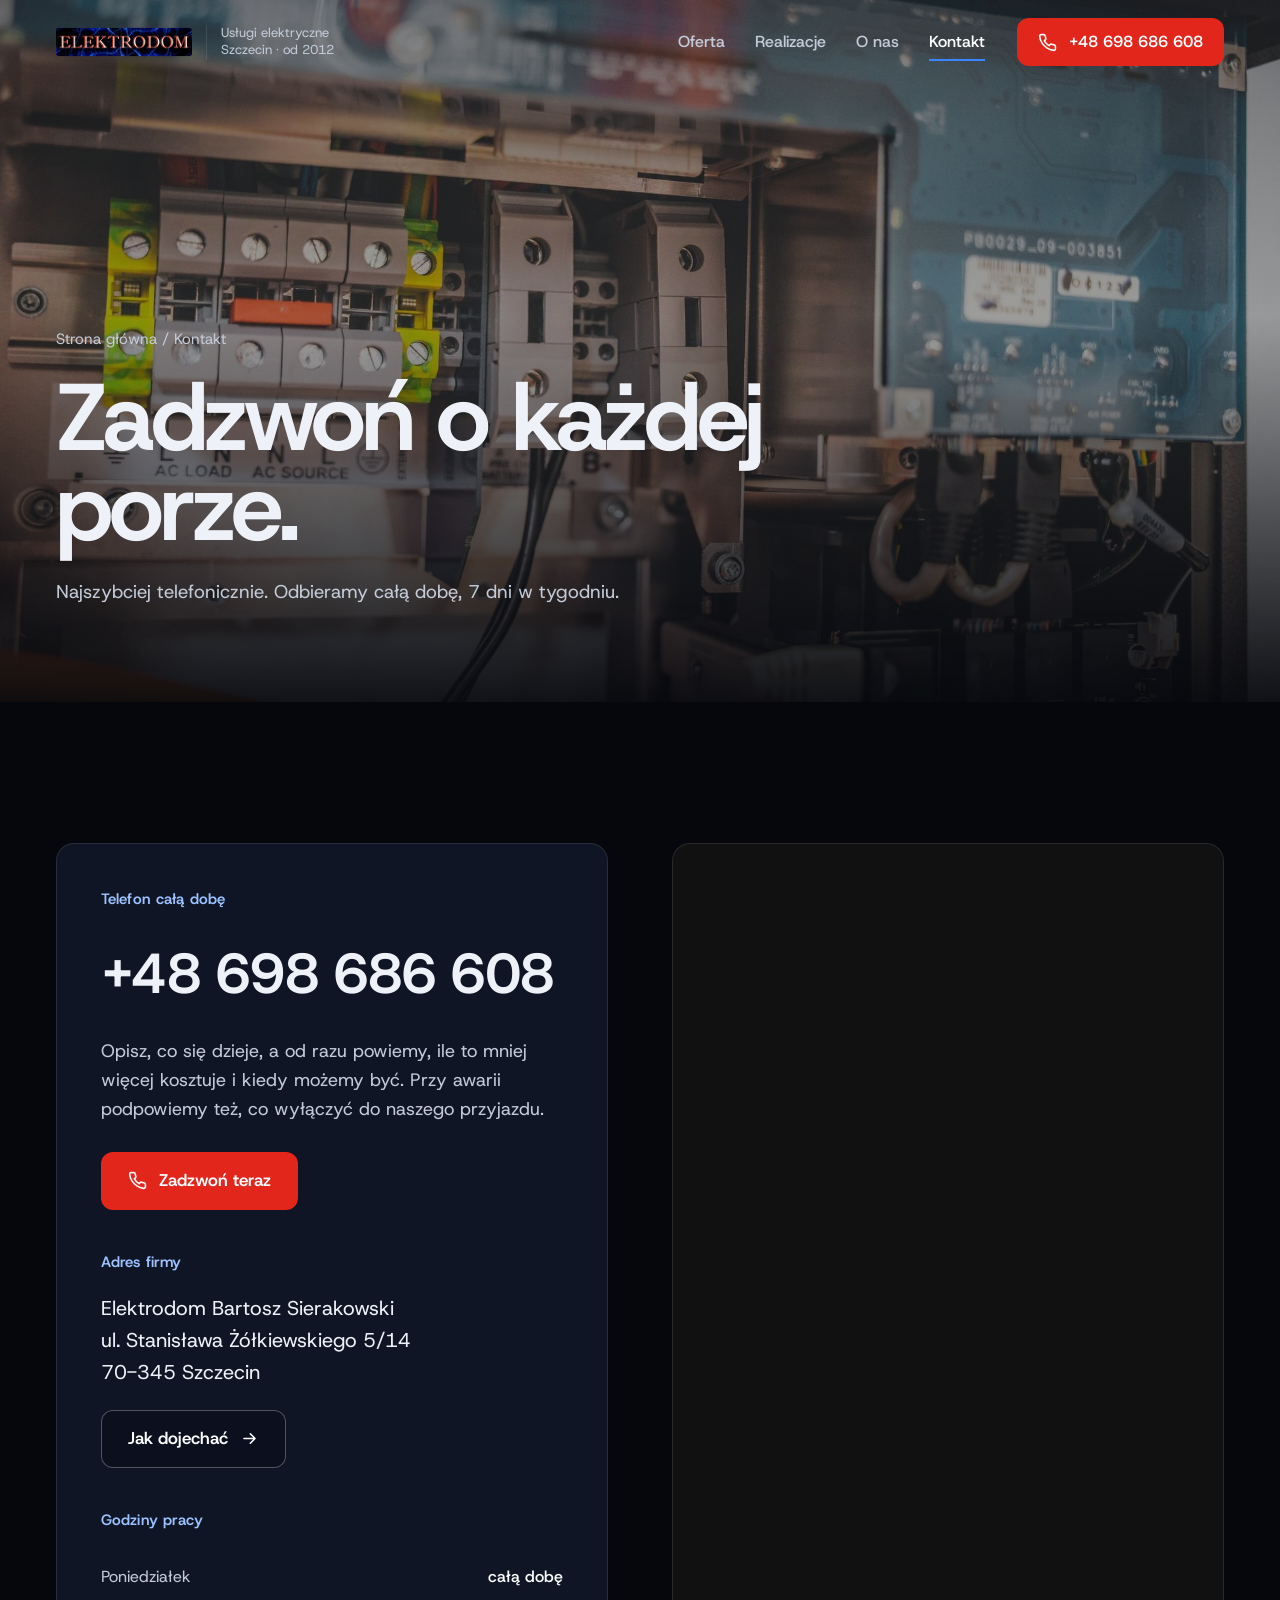
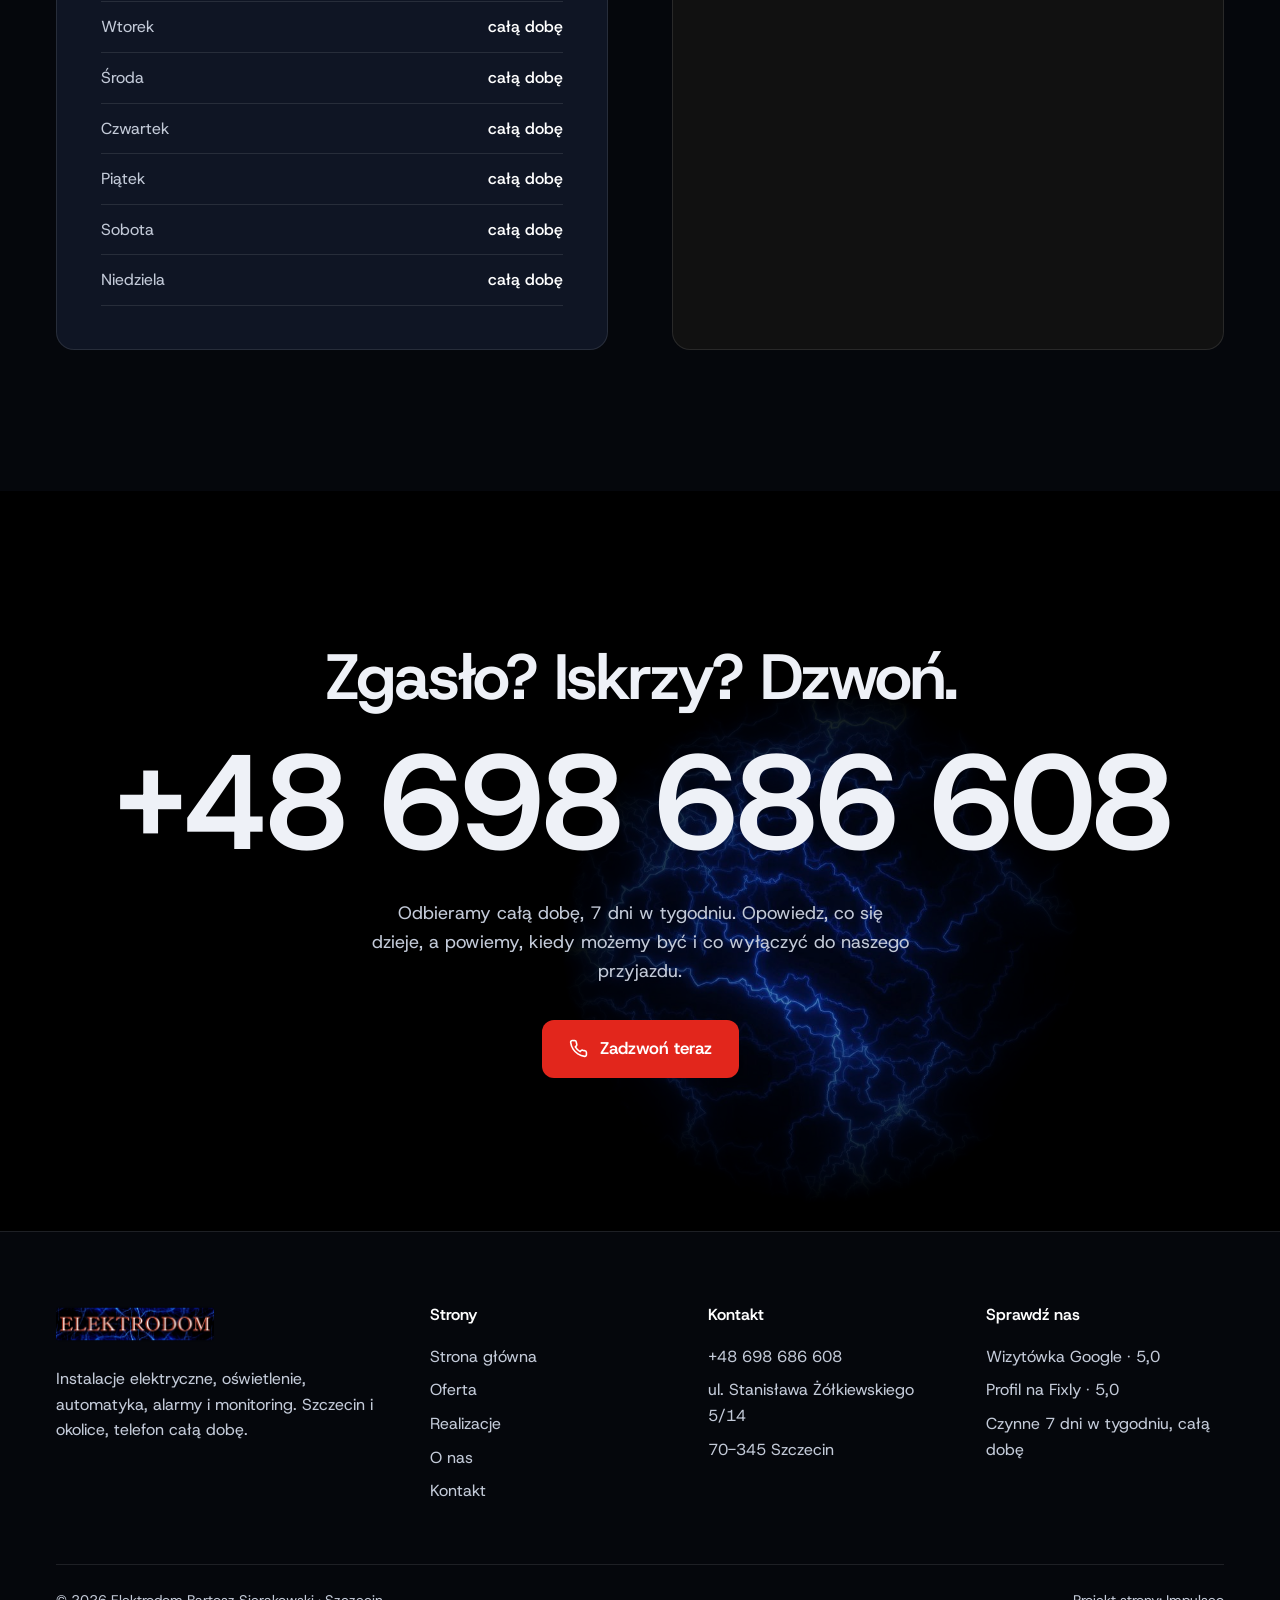
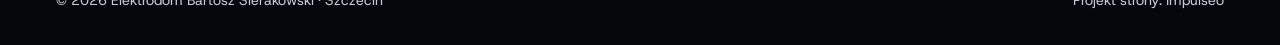
==== commit e74591e6: "Demo v3 „Pstryk”: hero z latarką i włącznikiem, lot przez realizacje w 3D, anatomia rozdzielnicy, ja" ====
--- a/kontakt.html
+++ b/kontakt.html
@@ -3,135 +3,71 @@
 <head>
 <meta charset="UTF-8">
 <meta name="viewport" content="width=device-width, initial-scale=1.0">
-<title>Kontakt - Elektrodom | elektryk Szczecin, tel. +48 698 686 608</title>
-<meta name="description" content="Elektrodom, ul. Stanisława Żółkiewskiego 5/14, 70-345 Szczecin. Telefon czynny całą dobę: +48 698 686 608.">
+<title>Kontakt – Elektrodom | elektryk Szczecin, telefon całą dobę</title>
+<meta name="description" content="Elektrodom, ul. Stanisława Żółkiewskiego 5/14, 70-345 Szczecin. Telefon całą dobę: +48 698 686 608.">
 <link rel="canonical" href="https://impulseo-pl.github.io/elektrodom/kontakt.html">
 <meta name="robots" content="noindex, nofollow">
-<meta name="theme-color" content="#03050B">
+<meta name="theme-color" content="#05070c">
 <meta property="og:type" content="website">
 <meta property="og:locale" content="pl_PL">
 <meta property="og:site_name" content="Elektrodom">
-<meta property="og:title" content="Kontakt - Elektrodom | elektryk Szczecin, tel. +48 698 686 608">
-<meta property="og:description" content="Elektrodom, ul. Stanisława Żółkiewskiego 5/14, 70-345 Szczecin. Telefon czynny całą dobę: +48 698 686 608.">
+<meta property="og:title" content="Kontakt – Elektrodom | elektryk Szczecin, telefon całą dobę">
+<meta property="og:description" content="Elektrodom, ul. Stanisława Żółkiewskiego 5/14, 70-345 Szczecin. Telefon całą dobę: +48 698 686 608.">
 <meta property="og:url" content="https://impulseo-pl.github.io/elektrodom/kontakt.html">
 <meta property="og:image" content="https://impulseo-pl.github.io/elektrodom/img/og.jpg">
 <meta property="og:image:width" content="1200">
 <meta property="og:image:height" content="630">
 <meta name="twitter:card" content="summary_large_image">
-<script>(function(){var d=document.documentElement;d.classList.add('js');try{if(!window.matchMedia('(prefers-reduced-motion: reduce)').matches)d.classList.add('anim');}catch(e){}setTimeout(function(){if(!d.classList.contains('anim-ok'))d.classList.remove('anim');},3500);})();</script>
+<script type="application/ld+json">{"@context": "https://schema.org", "@type": "Electrician", "name": "Elektrodom Bartosz Sierakowski", "url": "https://impulseo-pl.github.io/elektrodom/", "telephone": "+48698686608", "image": "https://impulseo-pl.github.io/elektrodom/img/og.jpg", "logo": "https://impulseo-pl.github.io/elektrodom/img/logo.png", "address": {"@type": "PostalAddress", "streetAddress": "Stanisława Żółkiewskiego 5/14", "postalCode": "70-345", "addressLocality": "Szczecin", "addressCountry": "PL"}, "geo": {"@type": "GeoCoordinates", "latitude": 53.4301319, "longitude": 14.5360166}, "openingHours": "Mo-Su 00:00-23:59", "areaServed": ["Szczecin", "Stargard", "Police", "Goleniów", "Gryfino", "Pyrzyce"], "aggregateRating": {"@type": "AggregateRating", "ratingValue": "5.0", "reviewCount": "119"}, "sameAs": ["https://maps.google.com/?cid=2339905175284633755", "https://fixly.pl/profil/bartosz-sierakowski-byovga35x", "https://www.oferteo.pl/elektrodom-bartosz-sierakowski/firma/1865440"]}</script>
+<script>(function(){var d=document.documentElement;d.classList.add('js');try{if(!matchMedia('(prefers-reduced-motion: reduce)').matches)d.classList.add('anim')}catch(e){}setTimeout(function(){if(!d.classList.contains('anim-ok'))d.classList.remove('anim')},3500)})();</script>
 <link rel="preload" as="image" href="img/g11.jpg" fetchpriority="high">
-<link rel="preload" as="image" href="img/pioruny.jpg">
 <link rel="preconnect" href="https://fonts.googleapis.com">
 <link rel="preconnect" href="https://fonts.gstatic.com" crossorigin>
-<link href="https://fonts.googleapis.com/css2?family=Bricolage+Grotesque:opsz,wght@12..96,400..700&amp;family=Geist:wght@400..600&amp;display=swap" rel="stylesheet">
-<link rel="stylesheet" href="assets/styles.css?v=20261112a">
+<link href="https://fonts.googleapis.com/css2?family=Host+Grotesk:wght@300..800&amp;display=swap" rel="stylesheet">
+<link rel="stylesheet" href="assets/styles.css?v=20261113c">
 <script src="assets/lenis.min.js?v=1.1.20" defer></script>
-<script src="assets/main.js?v=20261112a" defer></script>
+<script src="assets/main.js?v=20261113c" defer></script>
 </head>
 <body>
 <a class="skip" href="#tresc">Przejdź do treści</a>
-<header class="site-head">
-<div class="head-in">
-  <a class="brand" href="index.html" aria-label="Elektrodom - strona główna">
-    <span class="znak"><img class="wm logo-img" src="img/logo.png" alt="Elektrodom" width="640" height="179" decoding="async"></span>
-    <span class="brand-sub">Usługi elektryczne<br>Szczecin · od 2012</span>
-  </a>
-  <nav class="nav-links" aria-label="Menu główne">
-    <a class="nl" href="oferta.html">Oferta</a><a class="nl" href="realizacje.html">Realizacje</a><a class="nl" href="o-nas.html">O&nbsp;nas</a><a class="nl" href="kontakt.html" aria-current="page">Kontakt</a>
-    <a class="btn btn-volt nav-cta" href="tel:+48698686608"><span class="live" aria-hidden="true"></span>+48 698 686 608</a>
-  </nav>
-  <button class="burger" type="button" aria-label="Otwórz menu" aria-expanded="false" aria-controls="mnav"><span></span><span></span></button>
+<header class="top"><div class="wrap">
+<a class="logo" href="index.html" aria-label="Elektrodom – strona główna"><img src="img/logo.png" alt="Elektrodom" width="640" height="179"><small>Usługi elektryczne<br>Szczecin · od 2012</small></a>
+<nav class="nav" aria-label="Menu"><a href="oferta.html">Oferta</a><a href="realizacje.html">Realizacje</a><a href="o-nas.html">O nas</a><a href="kontakt.html" aria-current=page>Kontakt</a></nav>
+<a class="btn btn-red" href="tel:+48698686608"><svg viewBox="0 0 24 24" fill="none" stroke="currentColor" stroke-width="2" stroke-linecap="round" stroke-linejoin="round"><path d="M22 16.9v3a2 2 0 0 1-2.2 2 19.8 19.8 0 0 1-8.6-3.1 19.5 19.5 0 0 1-6-6A19.8 19.8 0 0 1 2.1 4.2 2 2 0 0 1 4.1 2h3a2 2 0 0 1 2 1.7c.1 1 .4 1.9.7 2.8a2 2 0 0 1-.5 2.1L8 9.9a16 16 0 0 0 6 6l1.3-1.3a2 2 0 0 1 2.1-.4c.9.3 1.8.6 2.8.7a2 2 0 0 1 1.7 2z"/></svg>+48 698 686 608</a>
+<button class="burger" data-menu aria-label="Otwórz menu"><span></span><span></span></button>
+</div></header>
+<div class="menu" aria-label="Menu mobilne"><button class="menu-x" data-menu aria-label="Zamknij menu">×</button><a href="index.html">Strona główna</a><a href="oferta.html">Oferta</a><a href="realizacje.html">Realizacje</a><a href="o-nas.html">O nas</a><a href="kontakt.html">Kontakt</a><a class="btn btn-red" href="tel:+48698686608"><svg viewBox="0 0 24 24" fill="none" stroke="currentColor" stroke-width="2" stroke-linecap="round" stroke-linejoin="round"><path d="M22 16.9v3a2 2 0 0 1-2.2 2 19.8 19.8 0 0 1-8.6-3.1 19.5 19.5 0 0 1-6-6A19.8 19.8 0 0 1 2.1 4.2 2 2 0 0 1 4.1 2h3a2 2 0 0 1 2 1.7c.1 1 .4 1.9.7 2.8a2 2 0 0 1-.5 2.1L8 9.9a16 16 0 0 0 6 6l1.3-1.3a2 2 0 0 1 2.1-.4c.9.3 1.8.6 2.8.7a2 2 0 0 1 1.7 2z"/></svg>Zadzwoń: +48 698 686 608</a></div>
+<main id="tresc">
+<section class="phero">
+<img class="ph ph-off" src="img/g11.jpg" alt="" width="1880" height="1253" fetchpriority="high">
+<img class="ph ph-on" src="img/g11.jpg" alt="" width="1880" height="1253">
+<div class="shade"></div>
+<div class="wrap"><div class="crumbs"><a href="index.html">Strona główna</a> / Kontakt</div><h1>Zadzwoń o każdej porze.</h1><p class="lead">Najszybciej telefonicznie. Odbieramy całą dobę, 7 dni w tygodniu.</p></div>
+</section>
+<section class="sec"><div class="wrap contact">
+<div class="c-card rv"><span class="eyebrow">Telefon całą dobę</span><a class="c-num" href="tel:+48698686608">+48 698 686 608</a>
+<p style="color:var(--soft)">Opisz, co się dzieje, a od razu powiemy, ile to mniej więcej kosztuje i kiedy możemy być. Przy awarii podpowiemy też, co wyłączyć do naszego przyjazdu.</p>
+<a class="btn btn-red" href="tel:+48698686608" style="margin-top:10px"><svg viewBox="0 0 24 24" fill="none" stroke="currentColor" stroke-width="2" stroke-linecap="round" stroke-linejoin="round"><path d="M22 16.9v3a2 2 0 0 1-2.2 2 19.8 19.8 0 0 1-8.6-3.1 19.5 19.5 0 0 1-6-6A19.8 19.8 0 0 1 2.1 4.2 2 2 0 0 1 4.1 2h3a2 2 0 0 1 2 1.7c.1 1 .4 1.9.7 2.8a2 2 0 0 1-.5 2.1L8 9.9a16 16 0 0 0 6 6l1.3-1.3a2 2 0 0 1 2.1-.4c.9.3 1.8.6 2.8.7a2 2 0 0 1 1.7 2z"/></svg>Zadzwoń teraz</a>
+<div style="margin-top:40px"><span class="eyebrow">Adres firmy</span><p style="font-size:20px;margin:0">Elektrodom Bartosz Sierakowski<br>ul. Stanisława Żółkiewskiego 5/14<br>70-345 Szczecin</p><a class="btn btn-line" style="margin-top:22px" href="https://maps.google.com/?cid=2339905175284633755" target="_blank" rel="noopener">Jak dojechać <svg viewBox="0 0 24 24" fill="none" stroke="currentColor" stroke-width="2" stroke-linecap="round" stroke-linejoin="round"><path d="M5 12h14M13 6l6 6-6 6"/></svg></a></div>
+<div style="margin-top:40px"><span class="eyebrow">Godziny pracy</span><ul class="hours"><li><span>Poniedziałek</span><b>całą dobę</b></li><li><span>Wtorek</span><b>całą dobę</b></li><li><span>Środa</span><b>całą dobę</b></li><li><span>Czwartek</span><b>całą dobę</b></li><li><span>Piątek</span><b>całą dobę</b></li><li><span>Sobota</span><b>całą dobę</b></li><li><span>Niedziela</span><b>całą dobę</b></li></ul></div>
 </div>
-</header>
-<div class="mnav" id="mnav">
-  <div class="mnav-in">
-    <a class="ml" href="index.html">Strona główna</a><a class="ml" href="oferta.html">Oferta</a><a class="ml" href="realizacje.html">Realizacje</a><a class="ml" href="o-nas.html">O&nbsp;nas</a><a class="ml" href="kontakt.html" aria-current="page">Kontakt</a>
-    <div class="mnav-foot">
-      <span>Telefon czynny całą dobę, 7 dni w&nbsp;tygodniu</span>
-      <a class="btn btn-volt" href="tel:+48698686608"><svg class="ico" width="16" height="16" viewBox="0 0 24 24" fill="none" aria-hidden="true"><path d="M6.6 10.8a15.5 15.5 0 0 0 6.6 6.6l2.2-2.2a1 1 0 0 1 1-.24 11.4 11.4 0 0 0 3.6.58 1 1 0 0 1 1 1V20a1 1 0 0 1-1 1A17 17 0 0 1 3 4a1 1 0 0 1 1-1h3.5a1 1 0 0 1 1 1c0 1.25.2 2.46.58 3.6a1 1 0 0 1-.25 1l-2.23 2.2Z" fill="currentColor"/></svg>+48 698 686 608</a>
-    </div>
-  </div>
-</div>
-<main id="tresc">
-
-<section class="pagehead">
-  <div class="pagehead-media"><img src="img/g11.jpg" alt="Zbliżenie zacisków i przewodów w urządzeniu elektrycznym" width="1880" height="1253" decoding="async" fetchpriority="high"></div>
-  <div class="hero-volt" aria-hidden="true"></div>
-  <div class="ph-in">
-    <p class="crumb up" style="--d:0"><a href="index.html">Strona główna</a><span class="sl" aria-hidden="true"></span>Kontakt</p>
-    <h1><span class="ln"><span class="ln-i" style="--k:0">Zadzwoń</span></span><span class="ln"><span class="ln-i" style="--k:1"><em>o&nbsp;każdej porze.</em></span></span></h1>
-    <p class="ph-lead up" style="--d:300">Najszybciej telefonicznie. Odbieramy całą dobę, 7 dni w&nbsp;tygodniu.</p>
-  </div>
-</section>
-
-<section class="sec">
-  <div class="wrap">
-    <div class="k-grid">
-      <div class="k-card feat rv">
-        <span class="lbl"><span class="live" aria-hidden="true"></span>Telefon całą dobę</span>
-        <a class="k-phone" href="tel:+48698686608">+48 698 686 608</a>
-        <p>Opisz, co się dzieje, a&nbsp;od razu powiemy, ile to mniej więcej kosztuje i&nbsp;kiedy możemy być. Przy awarii podpowiemy też, co wyłączyć do naszego przyjazdu.</p>
-        <div class="cta-row" style="margin-top:28px">
-          <a class="btn btn-volt" href="tel:+48698686608"><svg class="ico" width="16" height="16" viewBox="0 0 24 24" fill="none" aria-hidden="true"><path d="M6.6 10.8a15.5 15.5 0 0 0 6.6 6.6l2.2-2.2a1 1 0 0 1 1-.24 11.4 11.4 0 0 0 3.6.58 1 1 0 0 1 1 1V20a1 1 0 0 1-1 1A17 17 0 0 1 3 4a1 1 0 0 1 1-1h3.5a1 1 0 0 1 1 1c0 1.25.2 2.46.58 3.6a1 1 0 0 1-.25 1l-2.23 2.2Z" fill="currentColor"/></svg>Zadzwoń teraz</a>
-          <a class="btn btn-ghost" href="https://maps.google.com/?cid=2339905175284633755&amp;g_mp=Cidnb29nbGUubWFwcy5wbGFjZXMudjEuUGxhY2VzLlNlYXJjaFRleHQQAhgEIAA" target="_blank" rel="noopener">Jak dojechać<svg class="ico" width="18" height="18" viewBox="0 0 24 24" fill="none" stroke="currentColor" stroke-width="1.6" stroke-linecap="round" stroke-linejoin="round" aria-hidden="true"><path d="M7 17 17 7M9 7h8v8"/></svg></a>
-        </div>
-      </div>
-      <div class="k-card rv" style="--d:120">
-        <ul class="k-list">
-          <li><svg class="ico" width="16" height="16" viewBox="0 0 24 24" fill="none" aria-hidden="true"><path d="M12 21s7-6.1 7-11.5A7 7 0 0 0 5 9.5C5 14.9 12 21 12 21Z" stroke="currentColor" stroke-width="1.6" fill="none"/><circle cx="12" cy="9.5" r="2.4" fill="currentColor"/></svg><span><b>Adres firmy</b>Elektrodom Bartosz Sierakowski<br>ul. Stanisława Żółkiewskiego 5/14, 70-345 Szczecin</span></li>
-          <li><svg class="ico" width="18" height="18" viewBox="0 0 24 24" fill="none" stroke="currentColor" stroke-width="1.6" stroke-linecap="round" stroke-linejoin="round" aria-hidden="true"><path d="M7 17 17 7M9 7h8v8"/></svg><span><b>Dojazd</b>Szczecin i&nbsp;okolice. Podaj adres, a&nbsp;od razu powiemy, czy do Ciebie dojedziemy.</span></li>
-          <li><svg class="ico" width="16" height="16" viewBox="0 0 24 24" fill="none" aria-hidden="true"><circle cx="12" cy="12" r="8.6" stroke="currentColor" stroke-width="1.8"/><path d="M12 7.2V12l3.3 2" stroke="currentColor" stroke-width="1.8" stroke-linecap="round"/></svg><span><b>Godziny pracy</b>
-            <ul class="hours"><li><span>Poniedziałek</span><span>całą dobę</span></li><li><span>Wtorek</span><span>całą dobę</span></li><li><span>Środa</span><span>całą dobę</span></li><li><span>Czwartek</span><span>całą dobę</span></li><li><span>Piątek</span><span>całą dobę</span></li><li><span>Sobota</span><span>całą dobę</span></li><li><span>Niedziela</span><span>całą dobę</span></li></ul></span></li>
-        </ul>
-      </div>
-    </div>
-    <div class="map map-lg rv">
-      <iframe title="Mapa dojazdu - Elektrodom, Szczecin" src="https://maps.google.com/maps?q=53.4301319,14.5360166&amp;z=10&amp;output=embed" loading="lazy" referrerpolicy="no-referrer-when-downgrade"></iframe>
-    </div>
-  </div>
+<div class="map rv rv-d1"><iframe title="Mapa: Elektrodom, Szczecin" loading="lazy" src="https://www.openstreetmap.org/export/embed.html?bbox=14.505%2C53.418%2C14.567%2C53.442&amp;layer=mapnik&amp;marker=53.4301319%2C14.5360166"></iframe></div>
+</div></section>
+<section class="call" aria-label="Telefon">
+<img class="bolts" src="img/pioruny.jpg" alt="" loading="lazy" width="2000" height="1250">
+<div class="wrap"><h2 class="rv">Zgasło? Iskrzy? Dzwoń.</h2><a class="num rv rv-d1" href="tel:+48698686608">+48 698 686 608</a><p class="rv rv-d2">Odbieramy całą dobę, 7 dni w tygodniu. Opowiedz, co się dzieje, a powiemy, kiedy możemy być i co wyłączyć do naszego przyjazdu.</p><a class="btn btn-red rv rv-d3" href="tel:+48698686608"><svg viewBox="0 0 24 24" fill="none" stroke="currentColor" stroke-width="2" stroke-linecap="round" stroke-linejoin="round"><path d="M22 16.9v3a2 2 0 0 1-2.2 2 19.8 19.8 0 0 1-8.6-3.1 19.5 19.5 0 0 1-6-6A19.8 19.8 0 0 1 2.1 4.2 2 2 0 0 1 4.1 2h3a2 2 0 0 1 2 1.7c.1 1 .4 1.9.7 2.8a2 2 0 0 1-.5 2.1L8 9.9a16 16 0 0 0 6 6l1.3-1.3a2 2 0 0 1 2.1-.4c.9.3 1.8.6 2.8.7a2 2 0 0 1 1.7 2z"/></svg>Zadzwoń teraz</a></div>
 </section>
 </main>
-<footer class="site-foot">
-  <div class="wrap">
-    <div class="foot-top">
-      <div>
-        <img class="foot-logo" src="img/logo.png" alt="Elektrodom" width="640" height="179" loading="lazy" decoding="async">
-        <p class="foot-claim">Instalacje, automatyka, alarmy. Telefon całą dobę.</p>
-        <a class="btn btn-volt" href="tel:+48698686608"><svg class="ico" width="16" height="16" viewBox="0 0 24 24" fill="none" aria-hidden="true"><path d="M6.6 10.8a15.5 15.5 0 0 0 6.6 6.6l2.2-2.2a1 1 0 0 1 1-.24 11.4 11.4 0 0 0 3.6.58 1 1 0 0 1 1 1V20a1 1 0 0 1-1 1A17 17 0 0 1 3 4a1 1 0 0 1 1-1h3.5a1 1 0 0 1 1 1c0 1.25.2 2.46.58 3.6a1 1 0 0 1-.25 1l-2.23 2.2Z" fill="currentColor"/></svg>+48 698 686 608</a>
-      </div>
-      <div>
-        <h4>Strony</h4>
-        <ul><li><a href="index.html">Strona główna</a></li><li><a href="oferta.html">Oferta</a></li><li><a href="realizacje.html">Realizacje</a></li><li><a href="o-nas.html">O&nbsp;nas</a></li><li><a href="kontakt.html">Kontakt</a></li></ul>
-      </div>
-      <div>
-        <h4>Kontakt</h4>
-        <ul>
-          <li><a href="tel:+48698686608">+48 698 686 608</a></li>
-          <li>Stanisława Żółkiewskiego 5/14<br>70-345 Szczecin</li>
-          <li><a href="https://maps.google.com/?cid=2339905175284633755&amp;g_mp=Cidnb29nbGUubWFwcy5wbGFjZXMudjEuUGxhY2VzLlNlYXJjaFRleHQQAhgEIAA" target="_blank" rel="noopener">Jak dojechać</a></li>
-        </ul>
-      </div>
-      <div>
-        <h4>Godziny</h4>
-        <ul>
-          <li>Poniedziałek - niedziela</li>
-          <li>czynne całą dobę</li>
-          <li><a class="soc" href="https://maps.google.com/?cid=2339905175284633755&amp;g_mp=Cidnb29nbGUubWFwcy5wbGFjZXMudjEuUGxhY2VzLlNlYXJjaFRleHQQAhgEIAA" target="_blank" rel="noopener" aria-label="Wizytówka Elektrodom w Google"><svg class="g-logo" viewBox="0 0 24 24" width="18" height="18" aria-hidden="true"><path fill="#4285F4" d="M22.56 12.25c0-.78-.07-1.53-.2-2.25H12v4.26h5.92c-.26 1.37-1.04 2.53-2.21 3.31v2.77h3.57c2.08-1.92 3.28-4.74 3.28-8.09z"/><path fill="#34A853" d="M12 23c2.97 0 5.46-.98 7.28-2.66l-3.57-2.77c-.98.66-2.23 1.06-3.71 1.06-2.86 0-5.29-1.93-6.16-4.53H2.18v2.84C3.99 20.53 7.7 23 12 23z"/><path fill="#FBBC05" d="M5.84 14.09c-.22-.66-.35-1.36-.35-2.09s.13-1.43.35-2.09V7.07H2.18C1.43 8.55 1 10.22 1 12s.43 3.45 1.18 4.93l2.85-2.22.81-.62z"/><path fill="#EA4335" d="M12 5.38c1.62 0 3.06.56 4.21 1.64l3.15-3.15C17.45 2.09 14.97 1 12 1 7.7 1 3.99 3.47 2.18 7.07l3.66 2.84c.87-2.6 3.3-4.53 6.16-4.53z"/></svg>Wizytówka Google</a></li>
-          <li><a class="soc" href="https://fixly.pl/profil/bartosz-sierakowski-byovga35x" target="_blank" rel="noopener" aria-label="Profil Elektrodom na Fixly"><svg class="ico" width="18" height="18" viewBox="0 0 24 24" fill="none" stroke="currentColor" stroke-width="1.6" stroke-linecap="round" stroke-linejoin="round" aria-hidden="true"><path d="M7 17 17 7M9 7h8v8"/></svg>Profil na Fixly</a></li>
-        </ul>
-      </div>
-    </div>
-    <svg class="foot-mark" viewBox="0 0 1320 186" aria-hidden="true" focusable="false"><text x="660" y="158" text-anchor="middle" textLength="1300" lengthAdjust="spacingAndGlyphs">Elektrodom</text></svg>
-    <div class="foot-bottom">
-      <span>© 2026 Elektrodom Bartosz Sierakowski · Szczecin</span>
-      <span>Projekt strony: <a class="foot-credit" href="https://impulseo.pl" target="_blank" rel="noopener">Impulseo</a></span>
-    </div>
-  </div>
-</footer>
-<div class="sticky-call">
-  <a class="btn btn-volt" href="tel:+48698686608"><svg class="ico" width="16" height="16" viewBox="0 0 24 24" fill="none" aria-hidden="true"><path d="M6.6 10.8a15.5 15.5 0 0 0 6.6 6.6l2.2-2.2a1 1 0 0 1 1-.24 11.4 11.4 0 0 0 3.6.58 1 1 0 0 1 1 1V20a1 1 0 0 1-1 1A17 17 0 0 1 3 4a1 1 0 0 1 1-1h3.5a1 1 0 0 1 1 1c0 1.25.2 2.46.58 3.6a1 1 0 0 1-.25 1l-2.23 2.2Z" fill="currentColor"/></svg>Zadzwoń</a>
-  <a class="btn btn-ghost" href="kontakt.html">Kontakt i&nbsp;dojazd</a>
+<footer class="foot"><div class="wrap">
+<div class="foot-grid">
+<div><a class="logo" href="index.html"><img src="img/logo.png" alt="Elektrodom" width="640" height="179" loading="lazy"></a><p style="margin-top:20px;max-width:22em">Instalacje elektryczne, oświetlenie, automatyka, alarmy i monitoring. Szczecin i okolice, telefon całą dobę.</p></div>
+<div><h4>Strony</h4><ul><li><a href="index.html">Strona główna</a></li><li><a href="oferta.html">Oferta</a></li><li><a href="realizacje.html">Realizacje</a></li><li><a href="o-nas.html">O nas</a></li><li><a href="kontakt.html">Kontakt</a></li></ul></div>
+<div><h4>Kontakt</h4><ul><li><a href="tel:+48698686608">+48 698 686 608</a></li><li>ul. Stanisława Żółkiewskiego 5/14</li><li>70-345 Szczecin</li></ul></div>
+<div><h4>Sprawdź nas</h4><ul><li><a href="https://maps.google.com/?cid=2339905175284633755" target="_blank" rel="noopener">Wizytówka Google · 5,0</a></li><li><a href="https://fixly.pl/profil/bartosz-sierakowski-byovga35x" target="_blank" rel="noopener">Profil na Fixly · 5,0</a></li><li>Czynne 7 dni w tygodniu, całą dobę</li></ul></div>
 </div>
-<div class="demo-wazne" data-do="2026-11-18" data-cykl="3" hidden><svg class="dw-ico" width="13" height="13" viewBox="0 0 24 24" fill="none" aria-hidden="true"><circle cx="12" cy="12" r="8.6" stroke="currentColor" stroke-width="1.8"/><path d="M12 7.2V12l3.3 2" stroke="currentColor" stroke-width="1.8" stroke-linecap="round"/></svg><span class="dw-txt"></span></div>
+<div class="foot-bot"><span>© 2026 Elektrodom Bartosz Sierakowski · Szczecin</span><span>Projekt strony: <a href="https://impulseo.pl" target="_blank" rel="noopener">Impulseo</a></span></div>
+</div></footer>
+<a class="btn btn-red fab" href="tel:+48698686608"><svg viewBox="0 0 24 24" fill="none" stroke="currentColor" stroke-width="2" stroke-linecap="round" stroke-linejoin="round"><path d="M22 16.9v3a2 2 0 0 1-2.2 2 19.8 19.8 0 0 1-8.6-3.1 19.5 19.5 0 0 1-6-6A19.8 19.8 0 0 1 2.1 4.2 2 2 0 0 1 4.1 2h3a2 2 0 0 1 2 1.7c.1 1 .4 1.9.7 2.8a2 2 0 0 1-.5 2.1L8 9.9a16 16 0 0 0 6 6l1.3-1.3a2 2 0 0 1 2.1-.4c.9.3 1.8.6 2.8.7a2 2 0 0 1 1.7 2z"/></svg>Zadzwoń: +48 698 686 608</a>
+<div class="lb" role="dialog" aria-label="Powiększenie"><button aria-label="Zamknij">×</button><img alt=""></div>
 </body>
 </html>
--- a/assets/styles.css
+++ b/assets/styles.css
@@ -1,538 +1,411 @@
-/* Elektrodom - usługi elektryczne, Szczecin. Projekt strony: Impulseo, 11.2026.
-   Szata z logo firmy: czerń, błękit wyładowań, czerwień liter.
-   Tło całej strony to sieć wyładowań (img/pioruny.jpg) - strona jak kartka z nadrukiem z logo.
-   Krój: Bricolage Grotesque + Geist. */
+/* Elektrodom – demo v3 „Pstryk” */
+@property --r { syntax: '<length>'; inherits: true; initial-value: 0px; }
+@property --fill { syntax: '<number>'; inherits: true; initial-value: 0; }
+
 :root{
-  --ink:#03050B;--ink-2:#070B17;--ink-3:#0E1528;--ink-line:rgba(150,190,255,.17);
-  --panel:rgba(3,5,11,.92);--panel-2:rgba(6,10,22,.82);--card:rgba(7,11,24,.9);
-  --line:rgba(150,190,255,.17);
-  --text:#EEF3FF;--muted:#A9B8D6;
-  --on-dark:#EEF3FF;--on-dark-2:#A9B8D6;
-  --accent:#5AA9FF;--accent-d:#1D5BD8;--accent-soft:rgba(90,169,255,.14);--volt:#8FD3FF;
-  --red:#D82A19;--red-hot:#FF4B38;
-  --paper-3:#FFFFFF;
-  --f-display:"Bricolage Grotesque","Geist",system-ui,sans-serif;
-  --f-body:"Geist",system-ui,-apple-system,"Segoe UI",sans-serif;
-  --expo:cubic-bezier(.16,1,.3,1);--ease:cubic-bezier(.16,.84,.44,1);--in:cubic-bezier(.7,0,.84,0);
-  --wrap:min(1320px, 100% - clamp(40px, 8vw, 128px));
-  --nav-h:76px;--znak-w:150px;--znak-h:42px;
-  --img-zoom:1.05;--img-dur:1.4s;--img-rest:brightness(1);--img-hot:brightness(1.08);
+  --night:#05070c;
+  --ink:#0a0e18;
+  --panel:#0f1524;
+  --line:rgba(255,255,255,.1);
+  --text:#eef1f7;
+  --soft:#c3cad8;
+  --blue:#3b86ff;
+  --blue-2:#9cc3ff;
+  --red:#e2261c;
+  --red-2:#ff3b30;
+  --paper:#eceef2;
+  --paper-ink:#0b0f19;
+  --paper-soft:#3d4556;
+  --radius:18px;
+  --pad:clamp(20px,4.4vw,72px);
+  --ease:cubic-bezier(.2,.7,.1,1);
+  --font:'Host Grotesk',system-ui,sans-serif;
 }
 *,*::before,*::after{box-sizing:border-box}
-html{-webkit-text-size-adjust:100%;background:var(--ink)}
+html{-webkit-text-size-adjust:100%;scroll-behavior:auto}
 html.lenis,html.lenis body{height:auto}
-.lenis.lenis-smooth [data-lenis-prevent]{overscroll-behavior:contain}
-.lenis.lenis-stopped{overflow:clip}
-.lenis.lenis-smooth iframe{pointer-events:none}
-body{margin:0;font-family:var(--f-body);font-size:17px;line-height:1.65;color:var(--text);background:var(--ink);isolation:isolate;-webkit-font-smoothing:antialiased;-moz-osx-font-smoothing:grayscale;overflow-x:clip}
-
-/* ---------- tło strony: wyładowania z logo, nieruchome pod treścią ---------- */
-body::before,body::after{content:"";position:fixed;left:0;right:0;top:0;height:100vh;height:100lvh;pointer-events:none}
-body::before{z-index:-2;background:var(--ink) url(../img/pioruny.jpg) center / cover no-repeat}
-body::after{z-index:-1;background:linear-gradient(90deg,rgba(3,5,11,.42) 0%,rgba(3,5,11,.7) 20%,rgba(3,5,11,.7) 80%,rgba(3,5,11,.42) 100%)}
-
-img{display:block;max-width:100%;height:auto}
-a{color:inherit;text-decoration:none}
-p{margin:0 0 1em;max-width:58ch}
-ul,ol{margin:0}
-h1,h2,h3{font-family:var(--f-display);font-weight:600;letter-spacing:-.03em;margin:0;font-variation-settings:"opsz" 96;text-wrap:balance}
-h2 em,h1 em{font-style:normal;color:var(--accent)}
-::selection{background:var(--accent-d);color:#fff}
-:focus-visible{outline:2px solid var(--accent);outline-offset:3px}
-.skip{position:absolute;left:12px;top:-60px;z-index:300;background:var(--accent-d);color:#fff;padding:10px 16px;border-radius:8px;font-weight:500}
-.skip:focus{top:12px}
-.wrap{width:var(--wrap);margin-inline:auto}
-.sec{padding:clamp(88px, 11vw, 168px) 0}
-.dark{background:var(--panel);color:var(--on-dark);box-shadow:inset 0 1px 0 var(--ink-line),inset 0 -1px 0 var(--ink-line)}
-.dark-2{background:var(--panel-2);color:var(--on-dark);box-shadow:inset 0 1px 0 var(--ink-line),inset 0 -1px 0 var(--ink-line)}
-.nw{white-space:nowrap}
-.ico{width:18px;height:18px;flex:none}
-
-/* ---------- nagłówki sekcji ---------- */
-.eyebrow{display:inline-flex;align-items:center;gap:12px;font-size:13.5px;font-weight:500;letter-spacing:.01em;color:var(--muted);margin:0 0 24px}
-.eyebrow::before{content:"";width:28px;height:1px;background:var(--accent);box-shadow:0 0 10px rgba(90,169,255,.9)}
-.h2{font-size:clamp(2.3rem, 1.1rem + 3.6vw, 4.4rem);line-height:1.02}
-.ln{display:block;overflow:hidden;padding:.12em 0 .14em;margin:-.12em 0 -.14em}
-.ln-i{display:block}
-.lead{font-size:1.08rem;color:var(--muted);max-width:52ch}
-.sec-head{display:grid;grid-template-columns:minmax(0,1.25fr) minmax(0,.75fr);gap:40px;align-items:end;margin-bottom:clamp(44px, 5vw, 72px)}
-.sec-head .lead{margin:0}
-.sec-head .side{display:flex;flex-direction:column;gap:24px;align-items:flex-start}
-/* tekst leżący wprost na wyładowaniach: ciemna poświata trzyma czytelność */
-:where(.sec:not(.dark):not(.dark-2)) :where(.h2,.lead,p,.eyebrow,.stat,.cities){text-shadow:0 0 18px rgba(3,5,11,.95),0 0 4px rgba(3,5,11,.8)}
-
-/* ---------- przyciski (klocki: jedna reakcja na kursor dla wszystkich) ---------- */
-.btn{position:relative;isolation:isolate;overflow:hidden;display:inline-flex;align-items:center;justify-content:center;gap:10px;min-height:52px;padding:12px 26px;border-radius:999px;border:1px solid transparent;font:500 15px/1.1 var(--f-body);letter-spacing:.005em;cursor:pointer;white-space:nowrap;text-shadow:none;transition:background-color .72s var(--ease),color .72s var(--ease),border-color .72s var(--ease),box-shadow .72s var(--ease)}
-.btn::after,.card::after,.faq-item::after,.op-google::after{content:"";position:absolute;inset:0;z-index:-1;pointer-events:none;background:linear-gradient(105deg,transparent 30%,rgba(255,255,255,.26) 50%,transparent 70%);transform:translateX(-120%);transition:transform .72s var(--ease)}
-.btn-volt{background:var(--red);color:#fff;border-color:var(--red)}
-.btn-ghost{background:rgba(3,5,11,.35);color:var(--on-dark);border-color:rgba(238,243,255,.32)}
-.btn .arr{transition:transform .72s var(--ease)}
-@media (hover:hover){
-  .btn:hover,.card:hover,.faq-item:hover,.op-google:hover{background-color:var(--accent-d);color:#fff;border-color:var(--accent-d);box-shadow:0 0 0 4px rgba(90,169,255,.24)}
-  .btn:hover::after,.card:hover::after,.faq-item:hover::after,.op-google:hover::after{transform:translateX(120%)}
-}
-
-/* ---------- pasek nawigacji ---------- */
-.site-head{position:fixed;left:0;right:0;top:0;z-index:100;height:var(--nav-h);color:var(--on-dark);transition:transform .6s var(--expo)}
-.site-head::before{content:"";position:absolute;inset:0;z-index:-1;background-color:rgba(3,5,11,0);border-bottom:1px solid transparent;transition:background-color .5s var(--ease),border-color .5s var(--ease)}
-.site-head.is-scrolled::before{background-color:rgba(3,5,11,.88);border-bottom-color:var(--ink-line);-webkit-backdrop-filter:blur(14px) saturate(140%);backdrop-filter:blur(14px) saturate(140%)}
-.site-head.is-hidden{transform:translateY(-100%)}
-.head-in{width:var(--wrap);height:100%;margin-inline:auto;display:flex;align-items:center;justify-content:space-between;gap:24px}
-.brand{display:flex;align-items:center;gap:20px;flex:none}
-.znak{display:block;width:var(--znak-w);height:var(--znak-h)}
-.wm{display:block;width:100%;height:100%;object-fit:contain}
-.brand-sub{font-size:11.5px;line-height:1.35;color:var(--on-dark-2);padding-left:24px;border-left:1px solid var(--ink-line)}
-.nav-links{display:flex;align-items:center;gap:clamp(20px, 2.6vw, 38px)}
-.nl{position:relative;font-size:14.5px;font-weight:500;padding:8px 0;color:var(--on-dark)}
-.nl::after{content:"";position:absolute;left:0;right:0;bottom:2px;height:1px;background:var(--accent);box-shadow:0 0 8px rgba(90,169,255,.9);transform:scaleX(0);transform-origin:right;transition:transform .55s var(--ease)}
-.nl:hover::after,.nl[aria-current="page"]::after{transform:scaleX(1);transform-origin:left}
-.nav-cta{min-height:44px;padding:10px 20px;font-size:14px}
-.live{width:8px;height:8px;border-radius:50%;background:var(--red-hot);flex:none;animation:live 2.4s var(--ease) infinite}
-.btn-volt .live{background:#fff;animation-name:live-b}
-@keyframes live{0%{box-shadow:0 0 0 0 rgba(255,75,56,.6)}70%{box-shadow:0 0 0 10px rgba(255,75,56,0)}100%{box-shadow:0 0 0 0 rgba(255,75,56,0)}}
-@keyframes live-b{0%{box-shadow:0 0 0 0 rgba(255,255,255,.55)}70%{box-shadow:0 0 0 9px rgba(255,255,255,0)}100%{box-shadow:0 0 0 0 rgba(255,255,255,0)}}
-.burger{display:none;width:48px;height:48px;border-radius:50%;border:1px solid var(--ink-line);background:rgba(3,5,11,.4);color:var(--on-dark);cursor:pointer;position:relative}
-.burger span{position:absolute;left:15px;right:15px;height:1.5px;background:currentColor;transition:transform .5s var(--expo),top .5s var(--expo)}
-.burger span:nth-child(1){top:19px}
-.burger span:nth-child(2){top:27px}
-.menu-open .burger span:nth-child(1){top:23px;transform:rotate(45deg)}
-.menu-open .burger span:nth-child(2){top:23px;transform:rotate(-45deg)}
-.mnav{position:fixed;inset:0;z-index:99;background:var(--ink);color:var(--on-dark);padding:calc(var(--nav-h) + 32px) 0 32px;display:flex;flex-direction:column;visibility:hidden;clip-path:inset(0 0 100% 0);transition:clip-path .7s var(--expo),visibility 0s .7s}
-.mnav::before{content:"";position:absolute;inset:0;background:url(../img/pioruny.jpg) center / cover no-repeat;opacity:.32;pointer-events:none}
-.menu-open .mnav{visibility:visible;clip-path:inset(0 0 0 0);transition:clip-path .7s var(--expo)}
-.mnav-in{position:relative;width:var(--wrap);margin-inline:auto;display:flex;flex-direction:column;height:100%}
-.mnav a.ml{display:block;font-family:var(--f-display);font-size:clamp(2.2rem, 1.2rem + 5vw, 3.2rem);font-weight:600;letter-spacing:-.03em;line-height:1.2;padding:6px 0;border-bottom:1px solid var(--ink-line);transform:translateY(24px);opacity:0;transition:transform .7s var(--expo),opacity .7s var(--expo)}
-.menu-open .mnav a.ml{transform:none;opacity:1}
-.menu-open .mnav a.ml:nth-child(2){transition-delay:.05s}
-.menu-open .mnav a.ml:nth-child(3){transition-delay:.1s}
-.menu-open .mnav a.ml:nth-child(4){transition-delay:.15s}
-.menu-open .mnav a.ml:nth-child(5){transition-delay:.2s}
-.mnav a.ml[aria-current="page"]{color:var(--accent)}
-.mnav-foot{margin-top:auto;padding-top:28px;display:flex;flex-direction:column;gap:14px;color:var(--on-dark-2);font-size:14px}
-.mnav-foot .btn{align-self:flex-start}
-
-/* ---------- ekran wejścia: logo zapala się na tle wyładowań ---------- */
-.intro{display:none}
-.intro-on body{overflow:hidden}
-.intro-on .intro{display:block;position:fixed;inset:0;z-index:1;background:var(--ink) url(../img/pioruny.jpg) center / cover no-repeat;transform:translateY(0);transition:transform .74s cubic-bezier(.66,0,.24,1)}
-.intro-on .intro::before{content:"";position:absolute;inset:0;background:radial-gradient(52% 46% at 50% 50%,rgba(3,5,11,.9),rgba(3,5,11,.6) 60%,rgba(3,5,11,.34));opacity:1}
-.intro-on .intro::after{content:"";position:absolute;left:0;right:0;bottom:-1px;height:2px;background:linear-gradient(90deg,transparent,var(--accent) 20%,#E6F5FF 50%,var(--accent) 80%,transparent);box-shadow:0 0 22px 2px rgba(90,169,255,.7)}
-.intro-on.intro-out .intro{transform:translateY(-101%)}
-.intro-line{position:absolute;left:50%;top:50%;width:var(--i-w,320px);height:1px;margin-top:calc(var(--i-h,90px) * .5 + 26px);transform:translateX(-50%);overflow:hidden}
-.intro-line i{position:absolute;inset:0;background:linear-gradient(90deg,rgba(90,169,255,0),var(--accent) 30%,#E6F5FF 70%,rgba(90,169,255,0));transform:scaleX(0);transform-origin:left}
-.intro-on.intro-gra .intro-line i{transform:scaleX(1);transition:transform .62s var(--expo) .42s}
-.intro-meta{position:absolute;left:50%;top:50%;margin-top:calc(var(--i-h,90px) * .5 + 44px);transform:translateX(-50%);font-size:12px;letter-spacing:.14em;color:var(--on-dark);white-space:nowrap;opacity:0}
-.intro-on.intro-gra .intro-meta{opacity:1;transition:opacity .5s var(--ease) .7s}
-.intro-on .znak{width:var(--i-baza-w,var(--znak-w));height:var(--i-baza-h,var(--znak-h))}
-.intro-on .znak .wm{position:fixed;left:50%;top:50%;z-index:3;width:var(--i-w);height:var(--i-h);max-width:none;opacity:0;transform:translate(-50%,-50%) scale(1.04);transition:transform .9s var(--expo)}
-.intro-on.intro-gra .znak .wm{transform:translate(-50%,-50%) scale(1);animation:wm-zapal .95s linear forwards}
-.intro-on.intro-out .znak .wm{transform:translate(calc(-50% + var(--i-px)),calc(-50% + var(--i-py))) scale(var(--i-zmniejsz));transition:transform .8s cubic-bezier(.16,.84,.44,1)}
-.intro-on .znak.mierze .wm{position:static;width:100%;height:100%;transform:none;transition:none}
-@keyframes wm-zapal{0%{opacity:0;filter:brightness(2.4)}14%{opacity:.95}22%{opacity:.12}36%{opacity:1;filter:brightness(1.9)}48%{opacity:.5}62%{opacity:1;filter:brightness(1.35)}100%{opacity:1;filter:brightness(1)}}
-
-/* ---------- odsłanianie przy przewijaniu ---------- */
-.anim .rv{opacity:0;transform:translateY(32px)}
-.anim .rv:not(.rv-done){transition:opacity 1s var(--expo),transform 1.1s var(--expo);transition-delay:calc(var(--d, 0) * 1ms)}
-.anim .rv.is-in{opacity:1;transform:none}
-.anim .rv-h{opacity:1;transform:none}
-.anim .rv-h .ln-i{transform:translateY(108%);transition:transform 1.15s var(--expo);transition-delay:calc(var(--k, 0) * 95ms + var(--d, 0) * 1ms)}
-.anim .rv-h.is-in .ln-i{transform:none}
-.anim .rv-img{opacity:1;transform:none;clip-path:inset(0 0 100% 0)}
-.anim .rv-img:not(.rv-done){transition:clip-path 1.3s var(--expo);transition-delay:calc(var(--d, 0) * 1ms)}
-.anim .rv-img img{scale:1.14;transition:transform var(--img-dur) var(--ease),filter var(--img-dur) var(--ease),scale 1.7s var(--expo)}
-.anim .rv-img.is-in{clip-path:inset(0 0 0 0)}
-.anim .rv-img.is-in img{scale:1}
-
-/* ---------- hero ---------- */
-.hero{position:relative;display:flex;align-items:flex-end;min-height:100vh;min-height:100svh;color:var(--on-dark);background:var(--ink);overflow:hidden}
-.hero-media{position:absolute;inset:0}
-.hero-media img{width:100%;height:100%;object-fit:cover;object-position:62% 50%}
-.hero-media::after{content:"";position:absolute;inset:0;background:linear-gradient(90deg,rgba(3,5,11,.95) 0%,rgba(3,5,11,.84) 32%,rgba(3,5,11,.36) 64%,rgba(3,5,11,.12) 100%),linear-gradient(0deg,rgba(3,5,11,.92) 0%,rgba(3,5,11,0) 42%),linear-gradient(180deg,rgba(3,5,11,.62) 0%,rgba(3,5,11,0) 24%)}
-/* wyładowania z logo wchodzą w lewą, ciemną część zdjęcia */
-.hero-volt{position:absolute;inset:0;background:url(../img/pioruny.jpg) 12% 40% / cover no-repeat;opacity:.5;mix-blend-mode:screen;-webkit-mask-image:linear-gradient(90deg,#000 0%,rgba(0,0,0,.75) 26%,transparent 58%);mask-image:linear-gradient(90deg,#000 0%,rgba(0,0,0,.75) 26%,transparent 58%);pointer-events:none}
-.hero-in{position:relative;width:var(--wrap);margin-inline:auto;padding:calc(var(--nav-h) + 36px) 0 clamp(24px, 4svh, 44px)}
-.hero-in :is(h1,p){text-shadow:0 0 22px rgba(3,5,11,.9),0 0 5px rgba(3,5,11,.7)}
-.hero-tag{display:inline-flex;align-items:center;gap:12px;font-size:13.5px;color:var(--on-dark);padding:8px 16px 8px 14px;border:1px solid var(--ink-line);border-radius:999px;background:rgba(3,5,11,.55);margin-bottom:clamp(20px, 3.4svh, 34px)}
-.hero-tag .sep{width:1px;height:12px;background:var(--ink-line)}
-.hero-tag .muted{color:var(--on-dark-2)}
-.hero h1{font-size:clamp(2.7rem, min(1.1rem + 5.3vw, 10.4svh), 6.4rem);line-height:.95;letter-spacing:-.045em;font-weight:600;max-width:18ch}
-.hero-lead{font-size:clamp(1rem, .9rem + .4vw, 1.16rem);color:rgba(238,243,255,.86);max-width:52ch;margin:clamp(18px, 3svh, 30px) 0 clamp(22px, 3.6svh, 36px)}
-.hero-ctas{display:flex;flex-wrap:wrap;gap:12px}
-.hero-foot{display:flex;align-items:center;justify-content:space-between;gap:24px;margin-top:clamp(24px, 5svh, 56px);padding-top:20px;border-top:1px solid var(--ink-line);font-size:13.5px;color:var(--on-dark-2)}
-.hero-foot .rate{display:flex;align-items:center;gap:12px}
-.hero-foot .rate b{color:var(--on-dark);font-weight:600}
-.g-logo{width:18px;height:18px;flex:none}
-.stars{display:inline-flex;gap:2px;color:#FBBC04}
-.stars svg{width:14px;height:14px}
-.cue{display:flex;align-items:center;gap:14px;color:var(--on-dark-2)}
-.cue-line{position:relative;width:1px;height:38px;background:var(--ink-line);overflow:hidden}
-.cue-line i{position:absolute;inset:0;background:var(--accent);transform-origin:top;animation:cue 2.2s var(--ease) infinite}
-@keyframes cue{0%{transform:scaleY(0);transform-origin:top}45%{transform:scaleY(1);transform-origin:top}55%{transform:scaleY(1);transform-origin:bottom}100%{transform:scaleY(0);transform-origin:bottom}}
-.anim .hero .ln-i,.anim .pagehead .ln-i{transform:translateY(108%);transition:transform 1.2s var(--expo);transition-delay:calc(var(--k, 0) * 110ms)}
-.anim .hero .up,.anim .pagehead .up{opacity:0;transform:translateY(22px);transition:opacity 1s var(--expo),transform 1.1s var(--expo);transition-delay:calc(var(--d, 0) * 1ms)}
-.anim.hero-go .hero .ln-i,.anim.hero-go .pagehead .ln-i{transform:none}
-.anim.hero-go .hero .up,.anim.hero-go .pagehead .up{opacity:1;transform:none}
-
-/* ---------- pasek haseł ---------- */
-.strip{position:relative;background:var(--ink-2);color:var(--on-dark);border-top:1px solid var(--ink-line);border-bottom:1px solid var(--ink-line)}
-.strip::before{content:"";position:absolute;left:0;right:0;top:-1px;height:1px;background:linear-gradient(90deg,transparent,var(--accent) 22%,#E6F5FF 50%,var(--accent) 78%,transparent);box-shadow:0 0 18px 1px rgba(90,169,255,.7)}
-.strip-in{width:min(96%, 1440px);margin-inline:auto;display:grid;grid-template-columns:repeat(5, minmax(0, 1fr))}
-.strip-it{position:relative;text-align:center;padding:30px 14px}
-.strip-it+.strip-it::before{content:"";position:absolute;left:0;top:30%;bottom:30%;width:1px;background:var(--accent);opacity:.75}
-.strip .k{font-family:var(--f-display);font-size:1.2rem;font-weight:600;letter-spacing:-.015em;line-height:1.25}
-.strip .v{font-size:13px;color:var(--on-dark-2);margin-top:4px}
-
-/* ---------- kafle ze zdjęciem ---------- */
-.tile{position:relative;display:block;overflow:hidden;border-radius:6px;background:var(--ink-3);color:#fff;box-shadow:0 0 0 1px var(--ink-line)}
-.tile img{width:100%;height:100%;object-fit:cover;filter:var(--img-rest);transition:transform var(--img-dur) var(--ease),filter var(--img-dur) var(--ease),scale 1.7s var(--expo)}
-.tile::after{content:"";position:absolute;inset:0;background:linear-gradient(0deg,rgba(3,5,11,.86) 0%,rgba(3,5,11,.2) 42%,rgba(3,5,11,0) 62%);pointer-events:none}
-.tile-cap{position:absolute;left:0;right:0;bottom:0;z-index:2;padding:clamp(20px, 2.4vw, 30px)}
-.tile-cap h3{font-size:clamp(1.3rem, 1rem + .9vw, 1.7rem);color:#fff;line-height:1.15}
-.tile-cap span{display:block;margin-top:6px;font-size:14px;color:rgba(255,255,255,.82)}
-.tile .go{position:absolute;top:18px;right:18px;z-index:2;width:44px;height:44px;border-radius:50%;border:1px solid rgba(255,255,255,.4);display:grid;place-items:center;color:#fff;background:rgba(3,5,11,.35);transition:background-color .72s var(--ease),border-color .72s var(--ease),color .72s var(--ease)}
-@media (hover:hover){
-  .tile:hover img{transform:scale(var(--img-zoom));filter:var(--img-hot)}
-  .tile:hover .go{background:var(--accent-d);border-color:var(--accent-d);color:#fff}
-}
-.tiles-3{display:grid;grid-template-columns:repeat(3, minmax(0, 1fr));gap:20px;align-items:start}
-.tiles-3 .tile{aspect-ratio:3/4}
-.tiles-3 .tile:nth-child(2){margin-top:72px}
-
-/* ---------- o firmie (strona główna) ---------- */
-.about{display:grid;grid-template-columns:minmax(0, 1fr) minmax(0, 1fr);gap:clamp(40px, 7vw, 120px);align-items:center}
-.fig{position:relative;margin:0;overflow:hidden;border-radius:6px;background:var(--ink-3);box-shadow:0 0 0 1px var(--ink-line)}
-.fig img{width:100%;height:100%;object-fit:cover}
-.about .fig{aspect-ratio:4/5}
-.fig-tag{position:absolute;left:16px;bottom:16px;z-index:2;background:rgba(3,5,11,.78);color:#fff;font-size:12.5px;padding:8px 14px;border-radius:999px}
-.stats{display:grid;grid-template-columns:repeat(3, minmax(0, 1fr));gap:24px;margin:36px 0 40px;padding-top:30px;border-top:1px solid var(--line)}
-.stat b{display:block;font-family:var(--f-display);font-size:clamp(2.4rem, 1.6rem + 2.2vw, 3.6rem);font-weight:600;letter-spacing:-.045em;line-height:1;font-variant-numeric:tabular-nums}
-.stat b small{font-size:.5em;letter-spacing:-.02em;margin-left:4px;color:var(--accent)}
-.stat > span{display:block;margin-top:10px;font-size:13.5px;line-height:1.45;color:var(--muted)}
-
-/* ---------- proces: przewód, który się zapala ---------- */
-.proces{background:var(--panel);color:var(--on-dark);box-shadow:inset 0 1px 0 var(--ink-line),inset 0 -1px 0 var(--ink-line)}
-.proc-grid{display:grid;grid-template-columns:minmax(0, .9fr) minmax(0, 1.1fr);gap:clamp(40px, 7vw, 120px)}
-.proc-side{position:sticky;top:calc(var(--nav-h) + 56px);align-self:start}
-.proc-count{display:flex;align-items:baseline;gap:12px;margin-top:clamp(36px, 5vw, 64px);font-family:var(--f-display)}
-.proc-count b{font-size:clamp(4rem, 2.6rem + 4vw, 6.6rem);font-weight:500;line-height:.9;letter-spacing:-.06em;color:var(--accent);font-variant-numeric:tabular-nums;text-shadow:0 0 38px rgba(46,120,255,.55)}
-.proc-count span{font-size:1.1rem;color:var(--on-dark-2)}
-.proc-now{margin-top:16px;padding-top:16px;border-top:1px solid var(--ink-line);max-width:260px;font-size:15px;color:var(--on-dark)}
-.proc-steps{position:relative;padding-left:64px}
-.proc-ol{list-style:none;padding:0;margin:0}
-.wire{position:absolute;left:11px;top:16px;bottom:56px;width:2px;background:var(--ink-line);border-radius:2px}
-.wire i{position:absolute;inset:0;border-radius:2px;background:linear-gradient(180deg,var(--accent),#E6F5FF);transform-origin:top;transform:scaleY(var(--p, 0));box-shadow:0 0 16px rgba(90,169,255,.8)}
-.step{position:relative;padding:6px 0 clamp(56px, 7vw, 96px)}
-.step:last-child{padding-bottom:12px}
-.step::before{content:"";position:absolute;left:-60px;top:12px;width:18px;height:18px;border-radius:50%;background:var(--ink);border:2px solid rgba(238,243,255,.24);transition:background-color .6s var(--ease),border-color .6s var(--ease),box-shadow .6s var(--ease)}
-.step.is-live::before{background:var(--accent);border-color:var(--volt);box-shadow:0 0 0 7px rgba(90,169,255,.18),0 0 22px rgba(90,169,255,.8)}
-.step .no{font-size:13px;color:var(--on-dark-2);font-variant-numeric:tabular-nums}
-.step h3{font-size:clamp(1.7rem, 1.2rem + 1.4vw, 2.4rem);margin:8px 0 14px;color:rgba(238,243,255,.55);transition:color .6s var(--ease)}
-.step.is-live h3{color:var(--on-dark)}
-.step p{color:var(--on-dark-2);margin:0}
-
-/* ---------- galeria na stronie głównej ---------- */
-.gal-3{display:grid;grid-template-columns:minmax(0, 1.3fr) minmax(0, 1fr);gap:20px}
-.gal-3 .tile:nth-child(1),.gal-3 .tile:nth-child(3){aspect-ratio:16/10}
-.gal-3 .tile:nth-child(2){grid-column:2;grid-row:1 / span 2}
-
-/* ---------- lista usług ---------- */
-.svc-list{display:grid;gap:12px}
-.card{position:relative;isolation:isolate;overflow:hidden;display:grid;grid-template-columns:56px minmax(0, 1fr) minmax(0, 1.25fr) 44px;gap:28px;align-items:center;padding:26px 28px;border:1px solid var(--ink-line);border-radius:14px;color:var(--on-dark);background-color:rgba(7,11,24,.9);transition:background-color .72s var(--ease),color .72s var(--ease),border-color .72s var(--ease),box-shadow .72s var(--ease)}
-/* znacznik zamiast ikony: punkt pod napięciem */
-.card .ic{position:relative;width:56px;height:56px;border-radius:50%;border:1px solid var(--ink-line);transition:border-color .72s var(--ease)}
-.card .ic::before{content:"";position:absolute;left:50%;top:50%;width:10px;height:10px;margin:-5px 0 0 -5px;border-radius:50%;background:var(--accent);box-shadow:0 0 0 6px rgba(90,169,255,.14),0 0 18px rgba(90,169,255,.9);transition:background-color .72s var(--ease),box-shadow .72s var(--ease)}
-.card h3{font-size:clamp(1.25rem, 1rem + .7vw, 1.55rem);line-height:1.2}
-.card p{margin:0;color:var(--on-dark-2);font-size:15.5px;line-height:1.55;transition:color .72s var(--ease)}
-.card .go{width:44px;height:44px;border-radius:50%;display:grid;place-items:center;border:1px solid var(--ink-line);transition:border-color .72s var(--ease)}
-@media (hover:hover){
-  .card:hover .ic{border-color:rgba(255,255,255,.45)}
-  .card:hover .ic::before{background:#fff;box-shadow:0 0 0 6px rgba(255,255,255,.16),0 0 18px rgba(255,255,255,.8)}
-  .card:hover p{color:rgba(255,255,255,.9)}
-  .card:hover .go{border-color:rgba(255,255,255,.45)}
-}
-
-/* ---------- opinie ---------- */
-.op-meta{display:flex;align-items:center;gap:18px}
-.op-meta .big{font-family:var(--f-display);font-size:clamp(3.4rem, 2.4rem + 2.6vw, 4.6rem);font-weight:600;letter-spacing:-.05em;line-height:1}
-.op-meta .stars svg{width:18px;height:18px}
-.op-meta small{display:block;font-size:13.5px;color:var(--muted);margin-top:6px}
-.op-google{position:relative;isolation:isolate;overflow:hidden;display:inline-flex;align-items:center;gap:10px;min-height:52px;padding:12px 24px;border-radius:999px;border:1px solid rgba(238,243,255,.32);background-color:rgba(7,11,24,.9);color:var(--text);font-size:15px;font-weight:500;text-shadow:none;transition:background-color .72s var(--ease),color .72s var(--ease),border-color .72s var(--ease),box-shadow .72s var(--ease)}
-.opinie-grid{display:grid;grid-template-columns:minmax(0, 1.25fr) minmax(0, 1fr);gap:20px}
-.op-card{margin:0;display:flex;flex-direction:column;justify-content:space-between;gap:28px;padding:clamp(28px, 3vw, 44px);background:var(--card);border:1px solid var(--line);border-radius:14px}
-.op-card p,.fx-card p{text-shadow:none}
-.op-card blockquote{margin:0}
-.op-card blockquote p{margin:0;max-width:none;color:var(--text)}
-.op-card.feat{grid-row:span 2;background:linear-gradient(150deg,rgba(29,91,216,.42) 0%,rgba(7,11,24,.94) 58%);border-color:rgba(90,169,255,.5);box-shadow:0 0 70px -24px rgba(46,120,255,.7)}
-.op-card.feat blockquote p{font-family:var(--f-display);font-size:clamp(1.5rem, 1.1rem + 1.2vw, 2.2rem);line-height:1.22;letter-spacing:-.02em;font-weight:500}
-.op-card .q{font-family:var(--f-display);font-size:3.4rem;line-height:.6;color:var(--accent);height:24px}
-.op-card figcaption{display:flex;align-items:center;gap:12px;font-size:14px;color:var(--muted)}
-.op-card figcaption b{display:block;color:var(--text);font-weight:600;font-size:15px}
-.av{width:42px;height:42px;border-radius:50%;display:grid;place-items:center;background:var(--accent-soft);color:var(--accent);font-weight:600;flex:none;box-shadow:inset 0 0 0 1px rgba(90,169,255,.3)}
-
-/* ---------- opinie z Fixly ---------- */
-.fx-grid{display:grid;grid-template-columns:repeat(3, minmax(0, 1fr));gap:16px}
-.fx-card{margin:0;display:flex;flex-direction:column;gap:20px;padding:clamp(24px, 2.4vw, 32px);background:rgba(10,15,31,.9);border:1px solid var(--line);border-radius:14px}
-.fx-card.feat{background:linear-gradient(160deg,rgba(29,91,216,.34) 0%,rgba(10,15,31,.94) 62%);border-color:rgba(90,169,255,.45)}
-.fx-top{display:flex;align-items:center;justify-content:space-between;gap:12px}
-.fx-src{font-size:12px;letter-spacing:.04em;color:var(--on-dark-2);padding:7px 13px;border:1px solid var(--ink-line);border-radius:999px}
-.fx-card blockquote{margin:0;flex:1}
-.fx-card blockquote p{margin:0;max-width:none;font-size:15.5px;line-height:1.6;color:var(--text)}
-.fx-card figcaption{display:flex;align-items:center;gap:12px;font-size:13px;line-height:1.4;color:var(--muted);padding-top:18px;border-top:1px solid var(--ink-line)}
-.fx-card figcaption b{display:block;color:var(--text);font-weight:600;font-size:15px}
-.fx-facts{list-style:none;padding:0;margin:28px 0 0;display:flex;flex-wrap:wrap;gap:10px}
-.fx-facts li{display:flex;align-items:center;gap:10px;padding:10px 18px;border:1px solid var(--ink-line);border-radius:999px;font-size:14.5px;color:var(--on-dark)}
-.fx-facts li::before{content:"";width:7px;height:7px;border-radius:50%;background:var(--accent);box-shadow:0 0 10px rgba(90,169,255,.9)}
-
-/* ---------- certyfikat: duża kartka, klik powiększa ---------- */
-.cert-grid{display:grid;grid-template-columns:minmax(0, 1.12fr) minmax(0, .88fr);gap:clamp(40px, 6vw, 104px);align-items:center}
-.cert-sheet{position:relative;display:block;background:#fff;border-radius:6px;padding:clamp(8px, 1.2vw, 16px);transform:rotate(-1.6deg);box-shadow:0 34px 80px -34px rgba(0,0,0,.95),0 0 0 1px rgba(150,190,255,.35),0 0 80px -14px rgba(46,120,255,.7);cursor:zoom-in;transition:transform 1s var(--expo),box-shadow 1s var(--ease)}
-.cert-sheet img{width:100%;height:auto;border-radius:2px}
-.cert-zoom{position:absolute;right:18px;bottom:18px;display:inline-flex;align-items:center;gap:8px;padding:9px 16px;border-radius:999px;background:rgba(3,5,11,.86);color:#fff;font-size:13px;font-weight:500}
-.cert-zoom svg{width:15px;height:15px}
-@media (hover:hover){.cert-sheet:hover{transform:rotate(0deg) scale(1.012);box-shadow:0 34px 80px -34px rgba(0,0,0,.95),0 0 0 1px rgba(150,190,255,.6),0 0 110px -10px rgba(46,120,255,.9)}}
-.cert-txt .lead{margin-top:26px}
-.cert-hint{margin:22px 0 0;font-size:14.5px;color:var(--muted)}
-
-/* ---------- obszar działania ---------- */
-.area{display:grid;grid-template-columns:minmax(0, 1fr) minmax(0, 1.15fr);gap:clamp(40px, 6vw, 100px);align-items:center}
-.cities{list-style:none;padding:0;margin:32px 0 0;display:flex;flex-wrap:wrap;gap:10px}
-.cities li{display:flex;align-items:center;gap:10px;padding:10px 18px;border:1px solid var(--line);border-radius:999px;font-size:15px;background:var(--card)}
-.cities li::before{content:"";width:7px;height:7px;border-radius:50%;background:var(--accent)}
-.cities li.base{background:var(--accent-d);border-color:var(--accent-d);color:#fff}
-.cities li.base::before{background:#fff}
-.cities li.more{background:transparent;border-style:dashed;color:var(--muted)}
-.map{position:relative;overflow:hidden;border-radius:14px;border:1px solid var(--line);background:var(--ink-2);aspect-ratio:4/3}
-.map iframe{position:absolute;inset:0;width:100%;height:100%;border:0;filter:invert(.92) hue-rotate(185deg) saturate(.6) contrast(.92) brightness(.95)}
-
-/* ---------- pytania ---------- */
-.faq-wrap{display:grid;grid-template-columns:minmax(0, .8fr) minmax(0, 1.2fr);gap:clamp(40px, 6vw, 100px);align-items:start}
-.faq-side{position:sticky;top:calc(var(--nav-h) + 40px)}
-.faq-item{position:relative;isolation:isolate;overflow:hidden;border:1px solid var(--line);border-radius:14px;background-color:rgba(7,11,24,.9);color:var(--text);margin-bottom:12px;transition:background-color .72s var(--ease),color .72s var(--ease),border-color .72s var(--ease),box-shadow .72s var(--ease)}
-.faq-item summary{list-style:none;cursor:pointer;position:relative;padding:24px 72px 24px 28px;font-family:var(--f-display);font-size:clamp(1.08rem, 1rem + .3vw, 1.24rem);font-weight:600;letter-spacing:-.015em;line-height:1.35}
-.faq-item summary::-webkit-details-marker{display:none}
-.faq-item summary::after{content:"";position:absolute;right:24px;top:50%;width:32px;height:32px;margin-top:-16px;border-radius:50%;border:1px solid currentColor;opacity:.4}
-.faq-item summary i{position:absolute;right:35px;top:50%;width:10px;height:1.5px;background:currentColor;transition:transform .5s var(--expo)}
-.faq-item summary i:last-child{transform:rotate(90deg)}
-.faq-item[open] summary i:last-child{transform:rotate(0)}
-.faq-a{padding:0 28px 26px;color:var(--muted);transition:color .72s var(--ease)}
-.faq-a p{margin:0;text-shadow:none}
-@media (hover:hover){.faq-item:hover .faq-a{color:rgba(255,255,255,.9)}}
-
-/* ---------- stopklatka: okno na nieruchome zdjęcie ---------- */
-.stopklatka{position:relative;clip-path:inset(0 0 0 0);min-height:620px;display:flex;align-items:center;color:var(--on-dark);background:var(--ink)}
-.stk-bg{position:fixed;inset:0;z-index:0;background-size:cover;background-position:center 60%}
-.stopklatka.stk-off .stk-bg{visibility:hidden}
-.stk-bg::after{content:"";position:absolute;inset:0;background:linear-gradient(90deg,rgba(3,5,11,.94) 0%,rgba(3,5,11,.78) 45%,rgba(3,5,11,.46) 100%)}
-.stk-in{position:relative;z-index:1;width:var(--wrap);margin-inline:auto;padding:clamp(110px, 12vw, 180px) 0}
-.stk-in .lead{color:rgba(238,243,255,.84)}
-.cta-phone{position:relative;display:inline-block;margin:clamp(24px, 3vw, 36px) 0;font-family:var(--f-display);font-size:clamp(2.5rem, 1rem + 5.4vw, 6.4rem);font-weight:600;letter-spacing:-.045em;line-height:1;color:var(--accent);font-variant-numeric:tabular-nums;text-shadow:0 0 46px rgba(46,120,255,.6)}
-.cta-phone::after{content:"";position:absolute;left:0;right:0;bottom:-8px;height:2px;background:var(--accent);transform:scaleX(0);transform-origin:right;transition:transform .7s var(--ease)}
-.cta-phone:hover::after{transform:scaleX(1);transform-origin:left}
-.cta-row{display:flex;flex-wrap:wrap;gap:12px}
-
-/* ---------- pas kontaktu na końcu podstron ---------- */
-.cta-band{padding:clamp(96px, 11vw, 168px) 0;border-top:1px solid var(--ink-line)}
-.cta-grid{display:grid;grid-template-columns:minmax(0, 1.1fr) minmax(0, .9fr);gap:clamp(40px, 6vw, 96px);align-items:end}
-.cta-band .lead{margin-top:24px}
-.cta-side .lbl,.k-card .lbl{display:flex;align-items:center;gap:10px;font-size:13.5px;color:var(--on-dark-2)}
-.cta-side .cta-phone{font-size:clamp(2.4rem, 1.2rem + 3.6vw, 4.6rem);margin:16px 0 28px}
-
-/* ---------- stopka ---------- */
-.site-foot{position:relative;overflow:hidden;background:var(--panel);color:var(--on-dark-2);padding:clamp(80px, 9vw, 120px) 0 28px;font-size:15px;border-top:1px solid var(--ink-line)}
-.foot-top{display:grid;grid-template-columns:minmax(0, 1.5fr) repeat(3, minmax(0, 1fr));gap:40px}
-.foot-top h4{margin:0 0 18px;font:500 13px/1 var(--f-body);letter-spacing:.02em;color:var(--on-dark)}
-.foot-top ul{list-style:none;padding:0;display:grid;gap:10px}
-.foot-top a:not(.btn){transition:color .4s var(--ease)}
-.foot-top a:not(.btn):hover{color:var(--accent)}
-.foot-logo{display:block;width:212px;height:auto;margin:0 0 22px}
-.foot-claim{font-family:var(--f-display);font-size:clamp(1.5rem, 1.1rem + 1vw, 2rem);line-height:1.2;letter-spacing:-.02em;color:var(--on-dark);max-width:20ch;margin:0 0 24px}
-.soc{display:inline-flex;align-items:center;gap:10px;color:var(--on-dark)}
-.soc svg{width:18px;height:18px}
-.foot-mark{display:block;width:100%;height:auto;margin-top:clamp(48px, 6vw, 84px);overflow:visible;user-select:none}
-.foot-mark text{font-family:var(--f-display);font-weight:700;font-size:214px;letter-spacing:-11px;fill:none;stroke:rgba(90,169,255,.5);stroke-width:1.6px}
-.foot-bottom{display:flex;justify-content:space-between;flex-wrap:wrap;gap:12px 24px;margin-top:24px;padding-top:22px;border-top:1px solid var(--ink-line);font-size:13px}
-.foot-credit{color:var(--on-dark);text-decoration:underline;text-underline-offset:3px}
-
-/* ---------- przyklejony pasek kontaktu (telefon) ---------- */
-.sticky-call{display:none}
-
-/* ---------- nagłówek podstrony ---------- */
-.pagehead{position:relative;display:flex;align-items:flex-end;min-height:66vh;min-height:66svh;color:var(--on-dark);background:var(--ink);overflow:hidden}
-.pagehead-media{position:absolute;inset:0}
-.pagehead-media img{width:100%;height:100%;object-fit:cover}
-.pagehead-media::after{content:"";position:absolute;inset:0;background:linear-gradient(90deg,rgba(3,5,11,.94) 0%,rgba(3,5,11,.74) 45%,rgba(3,5,11,.34) 100%),linear-gradient(0deg,rgba(3,5,11,.88) 0%,rgba(3,5,11,0) 50%),linear-gradient(180deg,rgba(3,5,11,.62) 0%,rgba(3,5,11,0) 26%)}
-.pagehead::after{content:"";position:absolute;left:0;right:0;bottom:0;height:1px;background:linear-gradient(90deg,transparent,var(--accent) 22%,#E6F5FF 50%,var(--accent) 78%,transparent);box-shadow:0 0 18px 1px rgba(90,169,255,.7)}
-.ph-in{position:relative;width:var(--wrap);margin-inline:auto;padding:calc(var(--nav-h) + 56px) 0 clamp(36px, 5vw, 60px)}
-.ph-in :is(h1,p){text-shadow:0 0 22px rgba(3,5,11,.9),0 0 5px rgba(3,5,11,.7)}
-.crumb{display:flex;align-items:center;gap:10px;font-size:13.5px;color:var(--on-dark-2);margin-bottom:22px}
-.crumb a{display:inline-block;padding:8px 0}
-.crumb a:hover{color:var(--accent)}
-.crumb .sl{width:16px;height:1px;background:var(--accent)}
-.pagehead h1{font-size:clamp(2.6rem, 1rem + 5vw, 5.8rem);line-height:.98;letter-spacing:-.045em;max-width:15ch}
-.ph-lead{max-width:52ch;margin:22px 0 0;font-size:1.08rem;color:rgba(238,243,255,.86)}
-.chips{display:flex;flex-wrap:wrap;gap:8px;margin-top:30px}
-.chip{font-size:13.5px;padding:9px 16px;border:1px solid rgba(238,243,255,.26);border-radius:999px;color:var(--on-dark);background-color:rgba(3,5,11,.35);transition:border-color .5s var(--ease),color .5s var(--ease),background-color .5s var(--ease)}
-.chip:hover{border-color:var(--accent);color:var(--accent);background-color:rgba(3,5,11,.6)}
-
-/* ---------- oferta: usługi naprzemiennie ---------- */
-.svc-block{padding:clamp(72px, 9vw, 136px) 0;scroll-margin-top:calc(var(--nav-h) - 1px)}
-.svc-block+.svc-block{border-top:1px solid var(--line)}
-.svc-block:nth-of-type(odd){background:rgba(3,5,11,.5)}
-.svc-row{display:grid;grid-template-columns:minmax(0, 1fr) minmax(0, 1fr);gap:clamp(40px, 7vw, 120px);align-items:center}
-.svc-block.flip .svc-fig{order:2}
-.svc-fig{aspect-ratio:4/3}
-.svc-fig.pion{aspect-ratio:4/5}
-.svc-txt h2{font-size:clamp(2rem, 1.2rem + 2.4vw, 3.4rem);line-height:1.04;margin-bottom:22px}
-.svc-txt :where(h2,p,li){text-shadow:0 0 18px rgba(3,5,11,.95),0 0 4px rgba(3,5,11,.8)}
-.svc-txt p{color:var(--muted)}
-.ticks{list-style:none;padding:0;margin:26px 0 34px;display:grid;gap:12px}
-.ticks li{position:relative;display:flex;align-items:center;gap:14px;font-weight:500}
-.ticks li::before{content:"";flex:none;width:22px;height:22px;border-radius:50%;background:var(--accent-soft);box-shadow:inset 0 0 0 1px rgba(90,169,255,.45)}
-.ticks li::after{content:"";position:absolute;left:8px;top:50%;width:5px;height:9px;margin-top:-6px;border-right:1.6px solid var(--volt);border-bottom:1.6px solid var(--volt);transform:rotate(45deg)}
-.extra-grid{display:grid;grid-template-columns:repeat(4, minmax(0, 1fr));gap:1px;background:var(--ink-line);border:1px solid var(--ink-line);border-radius:14px;overflow:hidden}
-.extra{background:var(--ink-2);padding:32px 28px}
-.extra .mk{display:block;width:34px;height:2px;margin-bottom:26px;background:linear-gradient(90deg,var(--accent),#E6F5FF);box-shadow:0 0 14px rgba(90,169,255,.9)}
-.extra h3{font-size:1.3rem;margin-bottom:8px}
-.extra p{margin:0;color:var(--on-dark-2);font-size:15px}
-
-/* ---------- realizacje: murowana galeria + podgląd ---------- */
-.masonry{columns:3 300px;column-gap:20px}
-.masonry .tile{break-inside:avoid;margin-bottom:20px;cursor:zoom-in}
-.masonry .tile img{height:auto}
-.lb{position:fixed;inset:0;z-index:300;display:grid;place-items:center;padding:64px 24px;background:rgba(3,5,11,.95);opacity:0;visibility:hidden;transition:opacity .5s var(--expo),visibility 0s .5s}
-.lb.is-open{opacity:1;visibility:visible;transition:opacity .5s var(--expo)}
-.lb figure{margin:0;display:flex;flex-direction:column;align-items:center;transform:scale(.96);transition:transform .7s var(--expo)}
-.lb.is-open figure{transform:none}
-.lb img{max-height:78vh;max-height:78svh;width:auto;max-width:min(92vw, 1400px);border-radius:4px}
-.lb figcaption{margin-top:16px;color:var(--on-dark-2);font-size:14px;text-align:center}
-.lb-btn{position:absolute;width:52px;height:52px;border-radius:50%;border:1px solid rgba(238,243,255,.3);background:rgba(3,5,11,.6);color:var(--on-dark);display:grid;place-items:center;cursor:pointer;transition:border-color .4s var(--ease),color .4s var(--ease)}
-.lb-btn:hover{border-color:var(--accent);color:var(--accent)}
-.lb-x{top:18px;right:18px}
-.lb-prev{left:18px;top:50%;margin-top:-26px}
-.lb-next{right:18px;top:50%;margin-top:-26px}
-.lb-solo .lb-prev,.lb-solo .lb-next{display:none}
-
-/* ---------- o nas ---------- */
-.story{display:grid;grid-template-columns:minmax(0, .95fr) minmax(0, 1.05fr);gap:clamp(40px, 7vw, 120px);align-items:start}
-.story .fig{aspect-ratio:3/2;position:sticky;top:calc(var(--nav-h) + 40px)}
-.story-txt p{color:var(--muted)}
-.story-txt p:first-of-type{font-size:1.2rem;color:var(--text)}
-.numbers{display:grid;grid-template-columns:repeat(4, minmax(0, 1fr));gap:1px;background:var(--ink-line);border:1px solid var(--ink-line);border-radius:14px;overflow:hidden}
-.numbers .stat{background:var(--ink);padding:32px 28px}
-.numbers .stat > span{color:var(--on-dark-2)}
-.vals{display:grid;grid-template-columns:repeat(3, minmax(0, 1fr));gap:clamp(24px, 3vw, 48px);margin-top:clamp(56px, 7vw, 96px)}
-.val{padding-top:24px;border-top:1px solid var(--ink-line)}
-.val h3{font-size:1.45rem;margin-bottom:10px}
-.val p{margin:0;color:var(--on-dark-2)}
-
-/* ---------- kontakt ---------- */
-.k-grid{display:grid;grid-template-columns:minmax(0, 1.1fr) minmax(0, .9fr);gap:20px}
-.k-card{border-radius:14px;padding:clamp(28px, 3.6vw, 52px);background:var(--card);border:1px solid var(--line)}
-.k-card p{text-shadow:none}
-.k-card.feat{background:linear-gradient(150deg,rgba(29,91,216,.42) 0%,rgba(7,11,24,.94) 58%);border-color:rgba(90,169,255,.5);box-shadow:0 0 70px -24px rgba(46,120,255,.7)}
-.k-card .lbl{display:flex;align-items:center;gap:10px;font-size:13.5px;color:var(--on-dark-2);margin-bottom:18px}
-.k-phone{display:inline-block;font-family:var(--f-display);font-size:clamp(2.2rem, 1.2rem + 3vw, 3.8rem);font-weight:600;letter-spacing:-.045em;line-height:1;color:#fff;margin-bottom:24px;font-variant-numeric:tabular-nums}
-.k-card.feat p{color:rgba(238,243,255,.84)}
-.k-list{list-style:none;padding:0;display:grid;gap:22px}
-.k-list > li{display:grid;grid-template-columns:24px 1fr;gap:14px}
-.k-list svg{width:22px;height:22px;color:var(--accent);margin-top:2px}
-.k-list b{display:block;font-weight:600}
-.k-list span,.k-list a{color:var(--muted)}
-.k-list a.u{color:var(--accent);text-decoration:underline;text-underline-offset:3px}
-.hours{list-style:none;padding:0;margin-top:8px}
-.hours li{display:flex;justify-content:space-between;gap:20px;padding:11px 0;border-bottom:1px solid var(--line);font-size:15px}
-.hours li span:first-child{color:var(--text)}
-.hours li span:last-child{color:var(--muted)}
-.map-lg{aspect-ratio:21/9;margin-top:20px}
-
-/* ---------- licznik ważności wersji pokazowej ---------- */
-.demo-wazne{position:fixed;top:calc(var(--nav-h, 64px) + 14px);right:14px;z-index:95;display:inline-flex;align-items:center;gap:.45em;background:rgba(3,5,11,.86);color:#fff;font-size:.72rem;font-weight:600;letter-spacing:.01em;padding:.42em .8em .42em .62em;border-radius:999px;-webkit-backdrop-filter:saturate(140%) blur(8px);backdrop-filter:saturate(140%) blur(8px);border:1px solid rgba(150,190,255,.26);box-shadow:0 10px 24px -14px rgba(0,0,0,.6);pointer-events:none;opacity:0;transform:translateY(-8px);transition:opacity .5s var(--ease),transform .5s var(--ease)}
-.demo-wazne[hidden]{display:none}
-.demo-wazne.is-on{opacity:1;transform:none}
-.demo-wazne .dw-ico{flex:none;opacity:.85}
-.demo-wazne b{font-weight:700;font-variant-numeric:tabular-nums;color:var(--volt)}
-.demo-wazne .dw-zeg{font-variant-numeric:tabular-nums;font-feature-settings:"tnum";opacity:.72;margin-left:.15em;letter-spacing:.01em}
-.demo-wazne.is-pilne{background:rgba(150,32,28,.9);border-color:rgba(255,255,255,.2)}
-.demo-wazne .dw-pilne{color:#FFE0DE}
-
-/* ---------- przejście między podstronami ---------- */
+.lenis.lenis-smooth{scroll-behavior:auto!important}
+body{margin:0;background:var(--night);color:var(--text);font-family:var(--font);font-size:18px;line-height:1.6;font-weight:400;-webkit-font-smoothing:antialiased;overflow-x:hidden}
+img{max-width:100%;display:block}
+a{color:inherit}
+button{font:inherit;color:inherit}
+.skip{position:absolute;left:-9999px;top:8px;background:#fff;color:#000;padding:8px 14px;z-index:999}
+.skip:focus{left:8px}
+::selection{background:var(--blue);color:#fff}
 @view-transition{navigation:auto}
-::view-transition-old(root){animation:vt-wyjdz .42s cubic-bezier(.7,0,.84,0) both}
-::view-transition-new(root){animation:vt-wejdz .8s cubic-bezier(.16,1,.3,1) both}
-@keyframes vt-wyjdz{to{opacity:0;transform:translateY(-16px)}}
-@keyframes vt-wejdz{from{opacity:0;transform:translateY(26px)}}
-html:not(.intro-on) .site-head{view-transition-name:naglowek}
-::view-transition-group(naglowek){animation-duration:0s}
-.pt-leave main,.pt-leave .site-foot{opacity:0;transform:translateY(-14px);transition:opacity .32s var(--in),transform .32s var(--in)}
-
-/* ---------- responsywność ---------- */
+
+.wrap{width:100%;max-width:1440px;margin:0 auto;padding:0 var(--pad)}
+.eyebrow{display:block;font-size:15px;font-weight:600;letter-spacing:.01em;color:var(--blue-2);margin-bottom:18px}
+.paper .eyebrow{color:#1f5fd6}
+h1,h2,h3{font-weight:650;letter-spacing:-.035em;line-height:1;margin:0}
+h2{font-size:clamp(40px,5.6vw,88px)}
+h3{font-size:clamp(24px,2vw,30px);letter-spacing:-.02em;line-height:1.15}
+p{margin:0 0 1em}
+.lead{font-size:clamp(18px,1.45vw,21px);color:var(--soft);max-width:34em}
+.paper .lead{color:var(--paper-soft)}
+
+/* przyciski */
+.btn{display:inline-flex;align-items:center;gap:12px;height:58px;padding:0 26px;border-radius:12px;font-weight:600;font-size:17px;text-decoration:none;border:1px solid transparent;transition:transform .3s var(--ease),background .3s,border-color .3s;white-space:nowrap;cursor:pointer}
+.btn svg{width:19px;height:19px;flex:none}
+.btn-red{background:var(--red);color:#fff}
+.btn-red:hover{background:var(--red-2);transform:translateY(-2px)}
+.btn-line{border-color:rgba(255,255,255,.28);color:#fff;background:rgba(5,7,12,.25);backdrop-filter:blur(6px)}
+.btn-line:hover{border-color:#fff}
+.paper .btn-line{border-color:rgba(11,15,25,.25);color:var(--paper-ink);background:transparent}
+.paper .btn-line:hover{border-color:var(--paper-ink)}
+
+/* nagłówek */
+.top{position:fixed;inset:0 0 auto;z-index:50;transition:background .4s,border-color .4s,transform .45s var(--ease);border-bottom:1px solid transparent}
+.top.solid{background:rgba(5,7,12,.82);backdrop-filter:blur(14px) saturate(1.3);border-color:var(--line)}
+.top.hide{transform:translateY(-100%)}
+.top .wrap{display:flex;align-items:center;gap:32px;height:84px}
+.logo{display:flex;align-items:center;gap:14px;text-decoration:none;flex:none}
+.logo img{height:38px;width:auto;border-radius:6px}
+.logo small{font-size:13px;line-height:1.3;color:var(--soft);border-left:1px solid var(--line);padding-left:14px}
+.nav{display:flex;gap:30px;margin-left:auto}
+.nav a{text-decoration:none;font-size:16px;font-weight:500;color:var(--soft);position:relative;padding:6px 0;transition:color .25s}
+.nav a::after{content:"";position:absolute;left:0;right:0;bottom:0;height:2px;background:var(--blue);transform:scaleX(0);transform-origin:left;transition:transform .35s var(--ease)}
+.nav a:hover,.nav a[aria-current]{color:#fff}
+.nav a:hover::after,.nav a[aria-current]::after{transform:scaleX(1)}
+.top .btn{height:48px;font-size:16px;padding:0 20px}
+.burger{display:none;margin-left:auto;width:48px;height:48px;border:1px solid var(--line);border-radius:12px;background:transparent;cursor:pointer;place-items:center}
+.burger span{display:block;width:20px;height:2px;background:#fff;margin:4px auto;transition:transform .3s}
+.menu{position:fixed;inset:0;z-index:60;background:var(--night);display:flex;flex-direction:column;justify-content:center;padding:0 28px;gap:6px;opacity:0;pointer-events:none;transition:opacity .35s}
+.menu.open{opacity:1;pointer-events:auto}
+.menu a{font-size:42px;font-weight:650;letter-spacing:-.03em;text-decoration:none;padding:4px 0}
+.menu .btn{margin-top:28px;font-size:18px;justify-content:center}
+.menu-x{position:absolute;top:18px;right:20px;width:48px;height:48px;border:1px solid var(--line);border-radius:12px;background:none;font-size:28px;cursor:pointer}
+
+/* ===== HERO: latarka + włącznik ===== */
+.hero{position:relative;height:100svh;min-height:640px;overflow:hidden;background:#000;--mx:62%;--my:42%;--r:170px;isolation:isolate}
+.hero .ph{position:absolute;inset:0;width:100%;height:100%;object-fit:cover}
+.hero .ph-off{filter:brightness(.13) saturate(.4) contrast(1.1)}
+.hero .ph-on{-webkit-mask:radial-gradient(circle var(--r) at var(--mx) var(--my),#000 0,#000 35%,rgba(0,0,0,.55) 62%,transparent 100%);mask:radial-gradient(circle var(--r) at var(--mx) var(--my),#000 0,#000 35%,rgba(0,0,0,.55) 62%,transparent 100%);filter:brightness(.98) contrast(1.06) saturate(1.05)}
+.lit .hero .ph-on,.hero.lit .ph-on{transition:--r 1.3s cubic-bezier(.6,0,.2,1)}
+.hero.lit{--r:2600px}
+.hero.flick .ph-on{animation:flick .9s steps(1) both}
+@keyframes flick{0%{opacity:1}8%{opacity:.15}14%{opacity:1}22%{opacity:.25}30%{opacity:1}44%{opacity:.6}52%{opacity:1}100%{opacity:1}}
+.hero .shade{position:absolute;inset:0;background:linear-gradient(180deg,rgba(5,7,12,.75) 0%,rgba(5,7,12,0) 18%),linear-gradient(90deg,rgba(5,7,12,.86) 0%,rgba(5,7,12,.55) 38%,rgba(5,7,12,0) 70%),linear-gradient(0deg,rgba(5,7,12,.9) 0%,rgba(5,7,12,0) 34%);opacity:0;transition:opacity 1.2s .2s}
+.hero.lit .shade{opacity:1}
+.hero .glow{position:absolute;inset:0;pointer-events:none;background:radial-gradient(circle calc(var(--r) * 1.6) at var(--mx) var(--my),rgba(120,170,255,.10),transparent 70%);mix-blend-mode:screen}
+.hero.lit .glow{opacity:0;transition:opacity 1s}
+.hero-in{position:relative;z-index:2;height:100%;display:flex;flex-direction:column;justify-content:flex-end;padding-top:110px;padding-bottom:36px}
+.hero h1{font-size:clamp(52px,8.4vw,138px);line-height:.93;letter-spacing:-.045em}
+.hero h1 .eyebrow{font-size:16px;letter-spacing:.01em;line-height:1.4;margin-bottom:24px;color:var(--soft);font-weight:500}
+.hero h1 .w{display:inline-block;color:rgba(238,241,247,.22);transition:color .5s,text-shadow .9s}
+.hero h1 .w.on{color:#fff;text-shadow:0 0 40px rgba(156,195,255,.35)}
+.hero h1 .w.on.r{color:var(--red-2)}
+.hero .sub{margin:28px 0 34px;max-width:32em;font-size:clamp(18px,1.4vw,20px);color:var(--soft)}
+.hero .cta{display:flex;gap:14px;flex-wrap:wrap}
+.hero-bar{display:flex;gap:34px;flex-wrap:wrap;align-items:center;margin-top:46px;padding-top:22px;border-top:1px solid var(--line);font-size:15px;color:var(--soft)}
+.hero-bar b{color:#fff;font-weight:650;font-size:17px;margin-right:6px}
+.hero-bar .stars{color:#ffc93a;letter-spacing:2px;margin-right:6px}
+.hero-bar .hint{margin-left:auto;display:flex;align-items:center;gap:10px;transition:opacity .5s}
+.hero.lit .hero-bar .hint{opacity:0}
+
+/* włącznik (prawdziwa ramka i klawisz) */
+.switch{position:absolute;z-index:3;right:var(--pad);top:50%;transform:translateY(-50%);display:flex;flex-direction:column;align-items:center;gap:16px;background:none;border:0;cursor:pointer;padding:0}
+.switch .plate{width:132px;height:132px;border-radius:16px;background:linear-gradient(160deg,#f7f8fa,#d9dce2);box-shadow:0 30px 60px -20px rgba(0,0,0,.8),inset 0 1px 0 #fff,inset 0 -2px 0 rgba(0,0,0,.12);display:grid;place-items:center;perspective:340px;transition:box-shadow .6s}
+.switch .key{width:84px;height:84px;border-radius:10px;background:linear-gradient(180deg,#fff 0%,#eceef2 48%,#dfe2e8 52%,#f4f5f7 100%);box-shadow:0 2px 0 rgba(0,0,0,.12),inset 0 0 0 1px rgba(0,0,0,.06);transform:rotateX(12deg);transition:transform .25s cubic-bezier(.3,1.6,.5,1);position:relative}
+.switch .key::after{content:"";position:absolute;left:50%;top:14px;width:16px;height:3px;margin-left:-8px;border-radius:2px;background:#c8ccd4;transition:background .3s,box-shadow .3s}
+.switch[aria-pressed=true] .key{transform:rotateX(-12deg)}
+.switch[aria-pressed=true] .key::after{background:var(--red-2);box-shadow:0 0 10px 1px rgba(255,59,48,.8)}
+.switch[aria-pressed=true] .plate{box-shadow:0 30px 70px -18px rgba(0,0,0,.6),0 0 0 1px rgba(255,255,255,.4),inset 0 1px 0 #fff}
+.switch .lbl{font-size:15px;font-weight:600;color:#fff;display:flex;align-items:center;gap:10px}
+.switch .lbl i{width:8px;height:8px;border-radius:50%;background:var(--red-2);font-style:normal}
+.switch:not([aria-pressed=true]) .plate{animation:nudge 2.8s 1.6s infinite}
+@keyframes nudge{0%,86%,100%{transform:none}90%{transform:translateY(-4px)}94%{transform:none}}
+.switch:focus-visible .plate{outline:3px solid var(--blue);outline-offset:6px}
+
+/* ===== sekcje ===== */
+section{position:relative}
+.sec{padding:clamp(90px,11vw,170px) 0}
+.paper{background:var(--paper);color:var(--paper-ink)}
+.head{display:grid;grid-template-columns:1.1fr .9fr;gap:40px 80px;align-items:end;margin-bottom:clamp(48px,6vw,90px)}
+.head .lead{margin:0}
+
+/* lot zdjęć w 3D */
+.fly{height:420vh;background:var(--night)}
+.fly-stage{position:sticky;top:0;height:100svh;overflow:hidden;perspective:1000px;perspective-origin:50% 50%}
+.fly-title{position:absolute;inset:0;display:grid;place-items:center;text-align:center;z-index:1;pointer-events:none;padding:0 var(--pad)}
+.fly-title h2{font-size:clamp(44px,7vw,116px);max-width:12ch;margin:0 auto}
+.fly-title p{color:var(--soft);margin:22px auto 0;max-width:30em}
+.card3d{position:absolute;left:50%;top:50%;margin:0;transform-style:preserve-3d;will-change:transform,opacity;z-index:2}
+.card3d img{width:100%;height:auto;border-radius:10px;box-shadow:0 40px 80px -30px rgba(0,0,0,.9)}
+.card3d figcaption{margin-top:12px;font-size:15px;color:var(--soft)}
+.card3d figcaption b{display:block;color:#fff;font-size:18px;font-weight:600}
+.fly-bar{position:absolute;left:var(--pad);right:var(--pad);bottom:34px;height:2px;background:var(--line);z-index:3}
+.fly-bar i{position:absolute;inset:0;background:var(--blue);transform-origin:left;transform:scaleX(var(--fill))}
+
+/* anatomia rozdzielnicy */
+.anat{background:radial-gradient(1200px 600px at 80% 0%,#0f1a33 0%,var(--ink) 60%)}
+.anat-grid{display:grid;grid-template-columns:1.25fr .75fr;gap:clamp(36px,5vw,80px);align-items:center}
+.board{position:relative;margin:0;border-radius:14px;overflow:hidden}
+.board img{width:100%;height:auto;transition:filter .5s}
+.board.focus img{filter:brightness(.55)}
+.spot{position:absolute;width:44px;height:44px;margin:-22px 0 0 -22px;border-radius:50%;border:2px solid #fff;background:rgba(5,7,12,.55);color:#fff;font-weight:700;font-size:16px;cursor:pointer;display:grid;place-items:center;transition:background .3s,transform .3s var(--ease),border-color .3s}
+.spot::before{content:"";position:absolute;inset:-10px;border-radius:50%;border:1px solid rgba(255,255,255,.5);animation:ring 2.6s infinite}
+@keyframes ring{0%{transform:scale(.7);opacity:1}100%{transform:scale(1.5);opacity:0}}
+.spot.on,.spot:hover{background:var(--blue);border-color:var(--blue);transform:scale(1.12)}
+.parts{list-style:none;margin:36px 0 0;padding:0;border-top:1px solid var(--line)}
+.parts li{border-bottom:1px solid var(--line);padding:20px 0;cursor:pointer;display:grid;grid-template-columns:34px 1fr;gap:4px 14px;transition:padding .35s var(--ease)}
+.parts li b{grid-column:2;font-size:20px;font-weight:600;letter-spacing:-.01em}
+.parts li span{grid-column:2;color:var(--soft);font-size:16px;line-height:1.55;max-height:0;overflow:hidden;opacity:0;transition:max-height .5s var(--ease),opacity .4s}
+.parts li em{grid-row:1;font-style:normal;width:28px;height:28px;border-radius:50%;border:1px solid rgba(255,255,255,.35);display:grid;place-items:center;font-size:13px;font-weight:700;margin-top:1px;transition:background .3s,border-color .3s}
+.parts li.on{padding-left:8px}
+.parts li.on span{max-height:120px;opacity:1}
+.parts li.on em{background:var(--blue);border-color:var(--blue)}
+.note{font-size:14px;color:var(--soft);margin-top:14px}
+
+/* oferta – jasna sekcja w stylu katalogu */
+.svc{list-style:none;margin:0;padding:0;border-top:1px solid rgba(11,15,25,.14)}
+.svc li{border-bottom:1px solid rgba(11,15,25,.14)}
+.svc a{display:grid;grid-template-columns:1fr 1.1fr 40px;gap:28px;align-items:center;padding:30px 0;text-decoration:none;transition:padding .45s var(--ease),color .3s}
+.svc h3{font-size:clamp(26px,2.6vw,40px);letter-spacing:-.03em}
+.svc p{margin:0;color:var(--paper-soft);font-size:17px}
+.svc .arr{width:40px;height:40px;border-radius:50%;border:1px solid rgba(11,15,25,.2);display:grid;place-items:center;transition:background .3s,color .3s,transform .4s var(--ease)}
+.svc .arr svg{width:16px;height:16px}
+.svc a:hover{padding-left:18px}
+.svc a:hover .arr{background:var(--paper-ink);color:#fff;transform:rotate(-45deg)}
+.peek{position:fixed;left:0;top:0;width:340px;aspect-ratio:4/3;border-radius:14px;overflow:hidden;pointer-events:none;z-index:40;opacity:0;transform:translate(-50%,-50%) scale(.85);transition:opacity .3s,transform .4s var(--ease);box-shadow:0 30px 60px -20px rgba(0,0,0,.5)}
+.peek.show{opacity:1;transform:translate(-50%,-50%) scale(1)}
+.peek img{position:absolute;inset:0;width:100%;height:100%;object-fit:cover;opacity:0;transition:opacity .3s}
+.peek img.on{opacity:1}
+
+/* realizacje – duży panel jak u Modelec */
+.big{border-radius:var(--radius);overflow:hidden;position:relative;min-height:min(78vh,760px);display:flex;align-items:flex-end;color:#fff;isolation:isolate}
+.big>img{position:absolute;inset:-8% 0;width:100%;height:116%;object-fit:cover;z-index:-2}
+.big::after{content:"";position:absolute;inset:0;z-index:-1;background:linear-gradient(0deg,rgba(5,7,12,.85),rgba(5,7,12,0) 55%)}
+.big-in{padding:clamp(28px,4vw,56px);display:flex;justify-content:space-between;align-items:flex-end;gap:30px;width:100%;flex-wrap:wrap}
+.big h2{font-size:clamp(38px,5vw,80px)}
+
+/* galeria pozioma */
+.rail{display:flex;gap:20px;overflow-x:auto;scroll-snap-type:x mandatory;padding:0 var(--pad) 26px;scrollbar-width:none;cursor:grab}
+.rail::-webkit-scrollbar{display:none}
+.rail.drag{cursor:grabbing;scroll-snap-type:none}
+.rail figure{margin:0;flex:none;scroll-snap-align:start}
+.rail img{height:clamp(320px,46vh,480px);width:auto;border-radius:12px;user-select:none;-webkit-user-drag:none}
+.rail figcaption{margin-top:14px;font-size:15px;color:var(--paper-soft)}
+.rail figcaption b{display:block;font-size:18px;color:var(--paper-ink);font-weight:600}
+.rail-nav{display:flex;gap:10px}
+.rail-nav button{width:52px;height:52px;border-radius:50%;border:1px solid rgba(11,15,25,.22);background:transparent;cursor:pointer;display:grid;place-items:center;transition:background .3s,color .3s}
+.rail-nav button:hover{background:var(--paper-ink);color:#fff}
+.rail-nav svg{width:18px;height:18px}
+
+/* opinie */
+.rev-top{display:grid;grid-template-columns:auto 1fr auto;gap:30px 60px;align-items:center;margin-bottom:56px}
+.score{display:flex;align-items:center;gap:18px}
+.score b{font-size:clamp(64px,7vw,104px);font-weight:650;letter-spacing:-.05em;line-height:1}
+.score span{font-size:16px;color:var(--soft);line-height:1.45}
+.score .stars{color:#ffc93a;font-size:20px;letter-spacing:3px;display:block}
+.revs{display:grid;grid-template-columns:repeat(3,1fr);gap:20px}
+.rev{background:var(--panel);border:1px solid var(--line);border-radius:16px;padding:30px;display:flex;flex-direction:column;gap:18px}
+.rev .tag{font-size:14px;color:var(--blue-2);font-weight:600}
+.rev q{quotes:none;font-size:18px;line-height:1.6;color:#e6eaf2}
+.rev .who{margin-top:auto;display:flex;align-items:center;gap:12px;font-size:15px;color:var(--soft)}
+.rev .who b{color:#fff;font-weight:600}
+.rev .av{width:40px;height:40px;border-radius:50%;background:#1b2440;display:grid;place-items:center;font-weight:700;color:var(--blue-2)}
+.src-tabs{display:flex;gap:8px;background:var(--panel);border:1px solid var(--line);padding:6px;border-radius:14px}
+.src-tabs button{border:0;background:none;padding:12px 20px;border-radius:10px;font-weight:600;font-size:16px;color:var(--soft);cursor:pointer;transition:background .3s,color .3s}
+.src-tabs button[aria-selected=true]{background:#fff;color:var(--paper-ink)}
+.revs[hidden]{display:none}
+
+/* certyfikat */
+.cert{display:grid;grid-template-columns:1.1fr .9fr;gap:clamp(36px,5vw,90px);align-items:center}
+.cert-img{margin:0;background:#fff;border-radius:16px;padding:clamp(18px,3vw,40px);box-shadow:0 40px 90px -40px rgba(0,0,0,.45);cursor:zoom-in;transition:transform .5s var(--ease)}
+.cert-img:hover{transform:scale(1.015) rotate(-.3deg)}
+.cert-img img{width:100%;height:auto}
+.facts{list-style:none;padding:0;margin:30px 0 0}
+.facts li{display:flex;justify-content:space-between;gap:20px;padding:16px 0;border-bottom:1px solid rgba(11,15,25,.14);font-size:17px}
+.facts li b{font-weight:650}
+
+/* proces: przewód, przez który płynie prąd */
+.flow{display:grid;grid-template-columns:.9fr 1.1fr;gap:clamp(40px,6vw,110px)}
+.flow-l{position:sticky;top:120px;align-self:start}
+.steps{position:relative;padding-left:64px;list-style:none;margin:0}
+.steps::before,.steps::after{content:"";position:absolute;left:19px;top:8px;bottom:8px;width:3px;border-radius:2px;background:rgba(255,255,255,.1)}
+.steps::after{background:linear-gradient(var(--blue-2),var(--blue));transform-origin:top;transform:scaleY(var(--fill));box-shadow:0 0 14px rgba(59,134,255,.6)}
+.steps li{position:relative;padding:0 0 clamp(60px,7vw,100px)}
+.steps li:last-child{padding-bottom:0}
+.steps .dot{position:absolute;left:-64px;top:0;width:41px;height:41px;border-radius:50%;background:var(--ink);border:2px solid rgba(255,255,255,.2);display:grid;place-items:center;z-index:1;transition:border-color .4s,background .4s,box-shadow .4s}
+.steps .dot svg{width:18px;height:18px;opacity:.5;transition:opacity .4s}
+.steps li.on .dot{border-color:var(--blue);background:#0d1a36;box-shadow:0 0 0 6px rgba(59,134,255,.15),0 0 26px rgba(59,134,255,.55)}
+.steps li.on .dot svg{opacity:1;color:#fff}
+.steps h3{font-size:clamp(28px,2.6vw,40px);margin:2px 0 14px;color:rgba(238,241,247,.35);transition:color .5s}
+.steps li.on h3{color:#fff}
+.steps p{color:var(--soft);max-width:30em;margin:0}
+
+/* obszar */
+.area{display:flex;flex-wrap:wrap;gap:10px 34px;margin-top:34px;font-size:clamp(24px,2.6vw,38px);font-weight:600;letter-spacing:-.025em}
+.area span{color:rgba(238,241,247,.4)}
+.area span:first-child{color:#fff}
+
+/* FAQ */
+.faq{border-top:1px solid var(--line)}
+.faq details{border-bottom:1px solid var(--line)}
+.faq summary{list-style:none;cursor:pointer;padding:26px 0;display:flex;justify-content:space-between;gap:20px;font-size:clamp(20px,1.7vw,24px);font-weight:600;letter-spacing:-.015em}
+.faq summary::-webkit-details-marker{display:none}
+.faq summary i{flex:none;width:34px;height:34px;border-radius:50%;border:1px solid var(--line);position:relative;transition:transform .4s var(--ease),background .3s}
+.faq summary i::before,.faq summary i::after{content:"";position:absolute;left:50%;top:50%;width:12px;height:2px;margin:-1px 0 0 -6px;background:#fff}
+.faq summary i::after{transform:rotate(90deg);transition:transform .4s}
+.faq details[open] summary i{background:var(--blue);border-color:var(--blue)}
+.faq details[open] summary i::after{transform:rotate(0)}
+.faq details p{color:var(--soft);max-width:44em;padding:0 0 26px;margin:0}
+
+/* CTA z piorunami pod latarką */
+.call{position:relative;overflow:hidden;background:#000;--mx:50%;--my:50%;--r:260px;isolation:isolate}
+.call .bolts{position:absolute;inset:0;width:100%;height:100%;object-fit:cover;z-index:-1;-webkit-mask:radial-gradient(circle var(--r) at var(--mx) var(--my),#000 0,rgba(0,0,0,.6) 45%,transparent 100%);mask:radial-gradient(circle var(--r) at var(--mx) var(--my),#000 0,rgba(0,0,0,.6) 45%,transparent 100%);opacity:.9}
+.call .wrap{padding-top:clamp(100px,12vw,180px);padding-bottom:clamp(100px,12vw,180px);text-align:center}
+.call h2{font-size:clamp(40px,5vw,76px)}
+.call .num{display:block;font-size:clamp(52px,10.5vw,176px);font-weight:700;letter-spacing:-.05em;line-height:1;text-decoration:none;margin:26px 0 30px;transition:color .3s}
+.call .num:hover{color:var(--blue-2)}
+.call p{color:var(--soft);max-width:30em;margin:0 auto 34px}
+
+/* stopka */
+.foot{background:var(--night);border-top:1px solid var(--line);padding:70px 0 34px;font-size:16px;color:var(--soft)}
+.foot-grid{display:grid;grid-template-columns:1.4fr 1fr 1fr 1fr;gap:40px}
+.foot h4{color:#fff;font-size:16px;font-weight:600;margin:0 0 16px}
+.foot ul{list-style:none;margin:0;padding:0;display:grid;gap:8px}
+.foot a{text-decoration:none}
+.foot a:hover{color:#fff}
+.foot .logo img{height:44px}
+.foot-bot{display:flex;justify-content:space-between;gap:20px;flex-wrap:wrap;margin-top:60px;padding-top:24px;border-top:1px solid var(--line);font-size:14px}
+.fab{display:none}
+
+/* nagłówki podstron */
+.phero{position:relative;height:78svh;min-height:520px;overflow:hidden;background:#000;--mx:65%;--my:40%;--r:200px;isolation:isolate}
+.phero .ph{position:absolute;inset:0;width:100%;height:100%;object-fit:cover}
+.phero .ph-off{filter:brightness(.16) saturate(.4)}
+.phero .ph-on{-webkit-mask:radial-gradient(circle var(--r) at var(--mx) var(--my),#000 0,#000 35%,rgba(0,0,0,.55) 62%,transparent 100%);mask:radial-gradient(circle var(--r) at var(--mx) var(--my),#000 0,#000 35%,rgba(0,0,0,.55) 62%,transparent 100%);transition:--r 1.4s cubic-bezier(.6,0,.2,1)}
+.phero.lit{--r:2400px}
+.phero.flick .ph-on{animation:flick .9s steps(1) both}
+.phero .shade{position:absolute;inset:0;background:linear-gradient(0deg,rgba(5,7,12,.95) 0%,rgba(5,7,12,.35) 55%,rgba(5,7,12,.5) 100%)}
+.phero .wrap{position:relative;z-index:2;height:100%;display:flex;flex-direction:column;justify-content:flex-end;padding-bottom:clamp(40px,6vw,80px)}
+.phero h1{font-size:clamp(48px,7.4vw,120px);letter-spacing:-.045em;line-height:.95;max-width:13ch}
+.phero .lead{margin-top:24px}
+.crumbs{font-size:15px;color:var(--soft);margin-bottom:22px}
+.crumbs a{text-decoration:none}
+.crumbs a:hover{color:#fff}
+
+/* oferta – szczegóły */
+.detail{display:grid;grid-template-columns:1fr 1fr;gap:clamp(36px,6vw,110px);align-items:center;padding:clamp(60px,7vw,110px) 0;border-top:1px solid var(--line)}
+.detail:first-child{border-top:0}
+.detail:nth-child(even) .d-img{order:2}
+.d-img{margin:0;border-radius:16px;overflow:hidden;aspect-ratio:4/3.2}
+.d-img img{width:100%;height:116%;object-fit:cover;margin-top:-8%}
+.d-img.nat{aspect-ratio:auto}
+.d-img.nat img{height:auto;margin:0}
+.detail h2{font-size:clamp(36px,4vw,62px);margin-bottom:24px}
+.detail p{color:var(--soft)}
+.ticks{list-style:none;padding:0;margin:26px 0 32px;display:grid;gap:12px}
+.ticks li{display:flex;gap:14px;align-items:flex-start;font-weight:500}
+.ticks li::before{content:"";flex:none;width:22px;height:22px;margin-top:3px;border-radius:50%;background:var(--blue) url("data:image/svg+xml,%3Csvg xmlns='http://www.w3.org/2000/svg' viewBox='0 0 24 24' fill='none' stroke='white' stroke-width='3' stroke-linecap='round' stroke-linejoin='round'%3E%3Cpath d='M5 12.5l4.5 4.5L19 7.5'/%3E%3C/svg%3E") center/13px no-repeat}
+.extra{display:grid;grid-template-columns:repeat(4,1fr);border-top:1px solid rgba(11,15,25,.14)}
+.extra div{padding:30px 26px 30px 0;border-right:1px solid rgba(11,15,25,.14)}
+.extra div+div{padding-left:26px}
+.extra div:last-child{border-right:0}
+.extra b{display:block;font-size:22px;letter-spacing:-.02em;margin-bottom:10px}
+.extra span{color:var(--paper-soft);font-size:16px}
+
+/* galeria podstrony */
+.masonry{columns:3 340px;column-gap:20px}
+.masonry figure{margin:0 0 20px;break-inside:avoid;cursor:zoom-in}
+.masonry img{width:100%;height:auto;border-radius:12px;transition:transform .6s var(--ease),filter .4s}
+.masonry figure:hover img{transform:scale(1.02)}
+.masonry figcaption{padding:12px 2px 6px;font-size:15px;color:var(--paper-soft)}
+.masonry figcaption b{display:block;color:var(--paper-ink);font-size:18px;font-weight:600}
+
+/* o nas */
+.about{display:grid;grid-template-columns:.9fr 1.1fr;gap:clamp(40px,6vw,110px);align-items:start}
+.about .d-img{position:sticky;top:120px}
+.about p{color:var(--soft);font-size:19px}
+.about p.big-p{font-size:clamp(24px,2.3vw,34px);line-height:1.35;color:#fff;font-weight:500;letter-spacing:-.02em}
+.nums{display:grid;grid-template-columns:repeat(4,1fr);gap:0;border-top:1px solid var(--line);margin-top:50px}
+.nums div{padding:28px 20px 0 0}
+.nums b{display:block;font-size:clamp(40px,4vw,64px);letter-spacing:-.045em;line-height:1;font-weight:650}
+.nums span{color:var(--soft);font-size:15px;display:block;margin-top:10px}
+
+/* kontakt */
+.contact{display:grid;grid-template-columns:1fr 1fr;gap:clamp(30px,5vw,80px)}
+.c-card{background:var(--panel);border:1px solid var(--line);border-radius:18px;padding:clamp(28px,3.4vw,48px)}
+.c-num{display:block;font-size:clamp(40px,4.4vw,68px);font-weight:700;letter-spacing:-.045em;text-decoration:none;margin:14px 0 18px}
+.c-num:hover{color:var(--blue-2)}
+.hours{list-style:none;margin:20px 0 0;padding:0}
+.hours li{display:flex;justify-content:space-between;padding:12px 0;border-bottom:1px solid var(--line);font-size:16px;color:var(--soft)}
+.hours li b{color:#fff;font-weight:500}
+.map{height:100%;min-height:440px;border-radius:18px;overflow:hidden;border:1px solid var(--line);background:#111}
+.map iframe{width:100%;height:100%;min-height:440px;border:0;filter:grayscale(1) invert(.92) contrast(.9)}
+.form{display:grid;gap:14px;margin-top:26px}
+.form label{display:grid;gap:8px;font-size:15px;color:var(--soft)}
+.form input,.form textarea{font:inherit;color:#fff;background:#0a0f1c;border:1px solid var(--line);border-radius:12px;padding:15px 16px;outline:none;transition:border-color .3s}
+.form input:focus,.form textarea:focus{border-color:var(--blue)}
+.form textarea{min-height:120px;resize:vertical}
+
+/* lightbox */
+.lb{position:fixed;inset:0;z-index:90;background:rgba(3,4,8,.94);display:grid;place-items:center;padding:4vw;opacity:0;pointer-events:none;transition:opacity .35s}
+.lb.open{opacity:1;pointer-events:auto}
+.lb img{max-width:100%;max-height:88vh;border-radius:10px;background:#fff}
+.lb button{position:absolute;top:20px;right:22px;width:52px;height:52px;border-radius:50%;border:1px solid rgba(255,255,255,.3);background:none;color:#fff;font-size:26px;cursor:pointer}
+
+/* odsłanianie */
+.anim .rv{opacity:0;transform:translateY(40px);transition:opacity 1s var(--ease),transform 1.1s var(--ease)}
+.anim .rv.in{opacity:1;transform:none}
+.anim .rv-d1{transition-delay:.1s}.anim .rv-d2{transition-delay:.2s}.anim .rv-d3{transition-delay:.3s}
+
+/* ===== responsywność ===== */
 @media (max-width:1100px){
-  .card{grid-template-columns:56px minmax(0, 1fr) 44px}
-  .card p{grid-column:2 / 3}
-  .card .go{grid-row:1;grid-column:3}
-  .foot-top{grid-template-columns:repeat(2, minmax(0, 1fr))}
-  .extra-grid{grid-template-columns:repeat(2, minmax(0, 1fr))}
-  .numbers{grid-template-columns:repeat(2, minmax(0, 1fr))}
-  .fx-grid{grid-template-columns:repeat(2, minmax(0, 1fr))}
-}
-@media (max-width:960px){
-  :root{--nav-h:68px}
-  .nav-links,.brand-sub{display:none}
+  .nav,.top .btn,.logo small{display:none}
   .burger{display:block}
-  .sec-head,.about,.proc-grid,.area,.faq-wrap,.story,.svc-row,.k-grid,.cta-grid,.cert-grid{grid-template-columns:minmax(0, 1fr)}
-  .proc-side,.faq-side,.story .fig{position:static}
-  .svc-block.flip .svc-fig{order:0}
-  .opinie-grid{grid-template-columns:minmax(0, 1fr)}
-  .op-card.feat{grid-row:auto}
-  .tiles-3{grid-template-columns:repeat(3, minmax(0, 1fr));gap:12px}
-  .tiles-3 .tile:nth-child(2){margin-top:40px}
-  .vals{grid-template-columns:minmax(0, 1fr)}
-  .map-lg{aspect-ratio:4/3}
-  .cert-sheet{max-width:640px}
+  .head,.anat-grid,.cert,.flow,.detail,.about,.contact{grid-template-columns:1fr}
+  .flow-l,.about .d-img{position:static}
+  .detail:nth-child(even) .d-img{order:0}
+  .revs{grid-template-columns:1fr 1fr}
+  .rev-top{grid-template-columns:1fr}
+  .foot-grid{grid-template-columns:1fr 1fr}
+  .extra{grid-template-columns:1fr 1fr}
+  .extra div:nth-child(2){border-right:0}
+  .extra div:nth-child(3){padding-left:0}
+  .nums{grid-template-columns:1fr 1fr;gap:20px 0}
 }
 @media (max-width:760px){
-  body{font-size:16px}
-  body::after{background:rgba(3,5,11,.7)}
-  :root{--znak-w:128px;--znak-h:36px}
-  .hero-media::after,.pagehead-media::after{background:linear-gradient(180deg,rgba(3,5,11,.74) 0%,rgba(3,5,11,.8) 46%,rgba(3,5,11,.95) 100%)}
-  .hero-volt{opacity:.38;-webkit-mask-image:linear-gradient(180deg,#000 0%,rgba(0,0,0,.5) 40%,transparent 70%);mask-image:linear-gradient(180deg,#000 0%,rgba(0,0,0,.5) 40%,transparent 70%)}
-  .strip-in{display:flex;overflow-x:auto;scroll-snap-type:x mandatory;-webkit-overflow-scrolling:touch;scrollbar-width:none;width:100%}
-  .strip-in::-webkit-scrollbar{display:none}
-  .strip-it{flex:0 0 auto;min-width:46%;scroll-snap-align:start;padding:24px 18px}
-  .tiles-3{display:flex;overflow-x:auto;scroll-snap-type:x mandatory;gap:12px;margin-right:calc((100vw - 100%) / -2);padding-right:20px;scrollbar-width:none}
-  .tiles-3::-webkit-scrollbar{display:none}
-  .tiles-3 .tile{flex:0 0 78%;scroll-snap-align:start}
-  .tiles-3 .tile:nth-child(2){margin-top:0}
-  .gal-3{grid-template-columns:minmax(0, 1fr)}
-  .gal-3 .tile:nth-child(2){grid-column:auto;grid-row:auto;aspect-ratio:4/5}
-  .stats{grid-template-columns:repeat(3, minmax(0, 1fr));gap:14px}
-  .card{grid-template-columns:48px minmax(0, 1fr);gap:16px 18px;padding:22px 20px}
-  .card .ic{width:48px;height:48px}
-  .card p{grid-column:1 / -1}
-  .card .go{display:none}
-  .hero-foot{flex-wrap:wrap}
-  .hero-foot .cue{display:none}
-  .fx-grid{display:flex;overflow-x:auto;scroll-snap-type:x mandatory;gap:12px;margin-right:calc((100vw - 100%) / -2);padding-right:20px;scrollbar-width:none}
-  .fx-grid::-webkit-scrollbar{display:none}
-  .fx-card{flex:0 0 84%;scroll-snap-align:start}
-  .cert-sheet{transform:rotate(-1deg)}
-  .foot-top{grid-template-columns:minmax(0, 1fr)}
-  .extra-grid,.numbers{grid-template-columns:minmax(0, 1fr)}
-  .hero-tag .muted,.hero-tag .sep{display:none}
-  .chips{display:none}
-  .pagehead{min-height:auto}
-  .sticky-call{position:fixed;left:12px;right:12px;bottom:12px;z-index:90;display:grid;grid-template-columns:minmax(0, 1fr) minmax(0, 1fr);gap:8px;padding:8px;border-radius:999px;background:rgba(3,5,11,.95);border:1px solid var(--ink-line);transform:translateY(150%);transition:transform .6s var(--expo)}
-  .sticky-call.is-on{transform:none}
-  .sticky-call.is-on.schowany{transform:translateY(150%)}
-  .sticky-call .btn{min-height:48px;padding:10px 14px;font-size:14px}
-  .site-foot{padding-bottom:96px}
-  .lb-prev,.lb-next{top:auto;bottom:18px;margin-top:0}
-  .demo-wazne{top:auto;bottom:86px;right:10px}
-}
-@media (max-width:420px){
-  .stats{grid-template-columns:minmax(0, 1fr)}
+  body{font-size:17px}
+  .top .wrap{height:70px}
+  .logo img{height:32px}
+  .hero{min-height:600px}
+  .hero-in{padding-bottom:24px}
+  .hero h1{font-size:clamp(46px,13vw,72px)}
+  .hero .sub{margin:20px 0 26px}
+  .hero .cta .btn{flex:1 1 100%;justify-content:center}
+  .hero-bar{gap:12px 22px;margin-top:28px;font-size:14px}
+  .hero-bar .hint{display:none}
+  .switch{top:96px;right:20px;transform:none;flex-direction:row-reverse;gap:12px}
+  .switch .plate{width:78px;height:78px;border-radius:12px}
+  .switch .key{width:50px;height:50px;border-radius:7px}
+  .switch .key::after{top:9px;width:12px}
+  .switch .lbl{font-size:14px}
+  .revs{grid-template-columns:1fr}
+  .svc a{grid-template-columns:1fr 40px;gap:10px 16px;padding:24px 0}
+  .svc p{grid-column:1;grid-row:2}
+  .svc .arr{grid-row:1/3;grid-column:2}
+  .peek{display:none}
+  .rail img{height:300px}
+  .big{min-height:520px}
+  .src-tabs button{padding:10px 14px;font-size:15px}
+  .foot-grid{grid-template-columns:1fr}
+  .extra{grid-template-columns:1fr}
+  .extra div{border-right:0;padding:22px 0!important;border-bottom:1px solid rgba(11,15,25,.14)}
+  .steps{padding-left:56px}
+  .steps .dot{left:-56px;width:36px;height:36px}
+  .steps::before,.steps::after{left:17px}
+  .hero .shade{background:linear-gradient(180deg,rgba(5,7,12,.7) 0%,rgba(5,7,12,.2) 25%,rgba(5,7,12,.55) 45%,rgba(5,7,12,.92) 75%)}
+  .fab{transition:transform .4s var(--ease)}
+  html:not(.scrolled) .fab{transform:translateY(140%)}
+  .fab{display:flex;position:fixed;left:14px;right:14px;bottom:14px;z-index:45;justify-content:center;box-shadow:0 18px 40px -10px rgba(0,0,0,.7)}
+  .foot{padding-bottom:100px}
+  .card3d figcaption{font-size:13px}
+  .card3d figcaption b{font-size:15px}
 }
 @media (prefers-reduced-motion:reduce){
-  @view-transition{navigation:none}
-  *,*::before,*::after{animation-duration:.01ms !important;animation-iteration-count:1 !important;transition-duration:.01ms !important}
+  .anim .rv{opacity:1;transform:none}
+  .spot::before,.switch .plate{animation:none!important}
 }
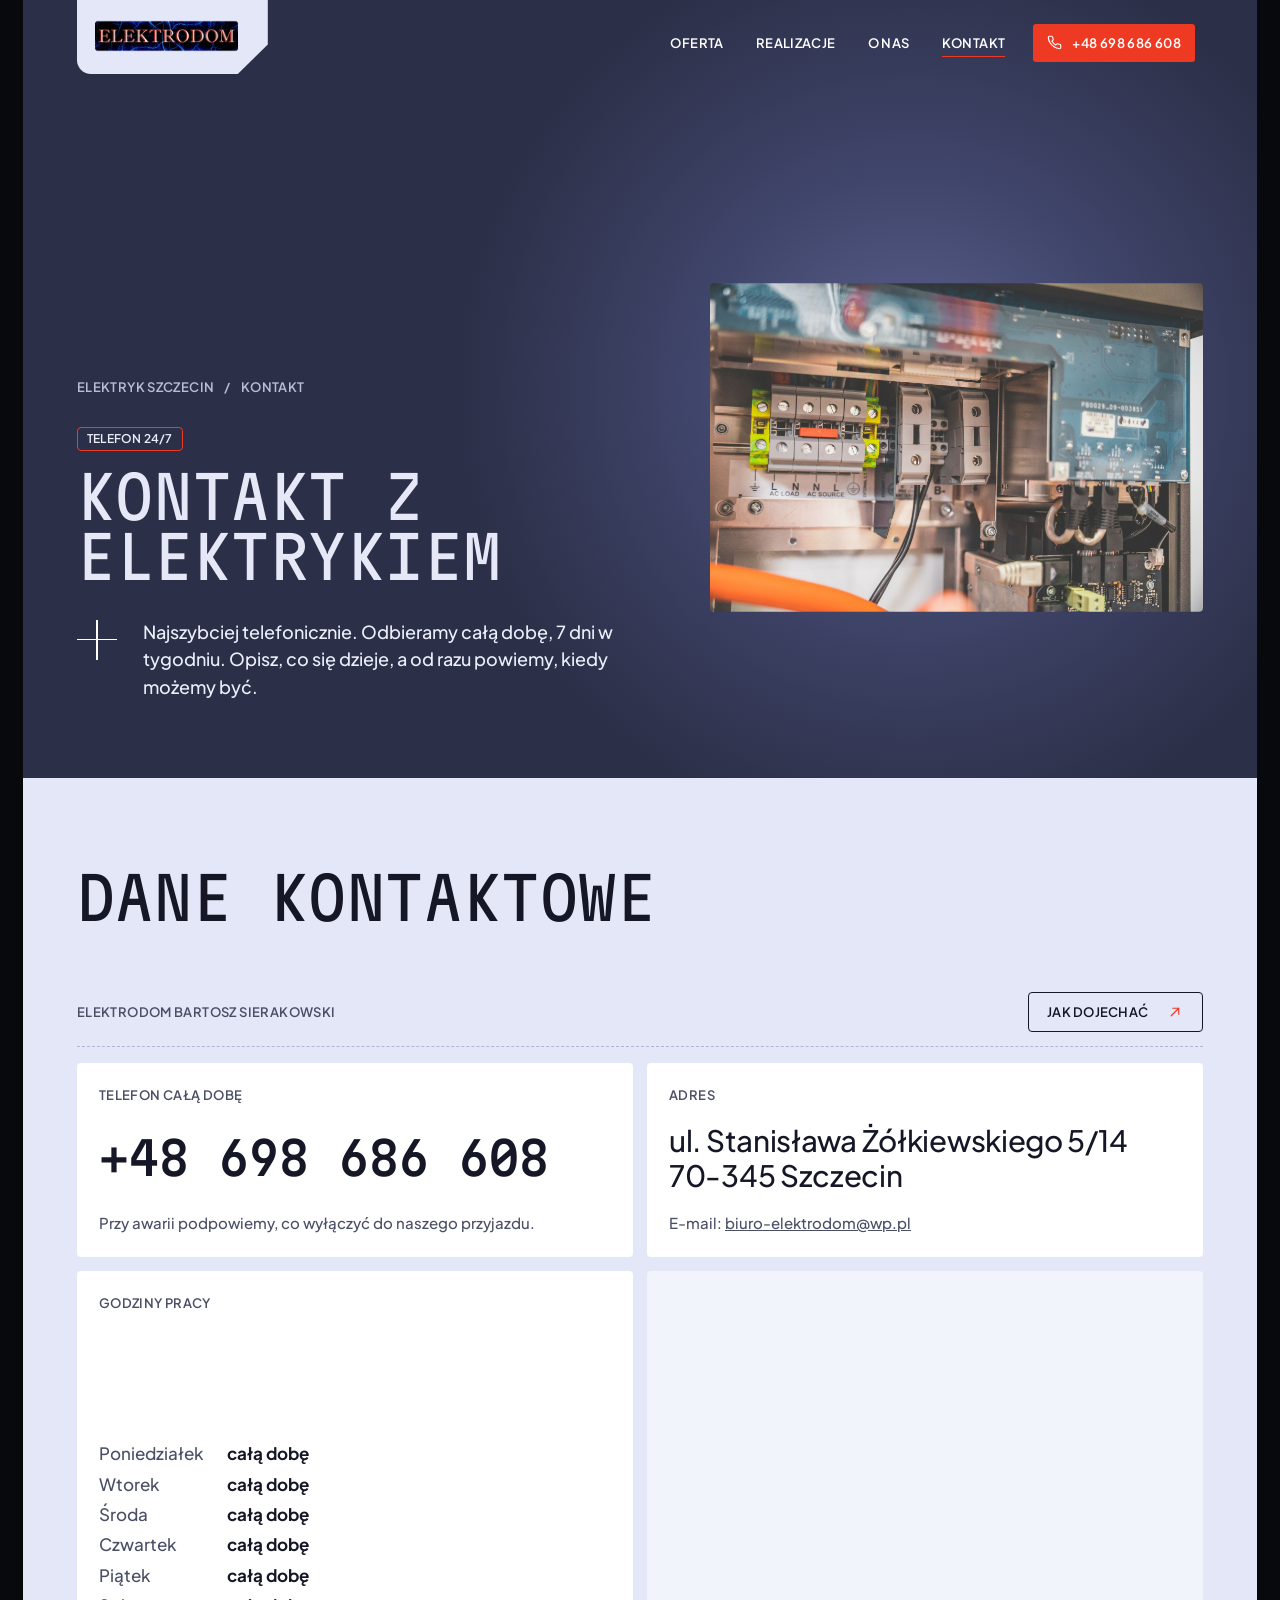
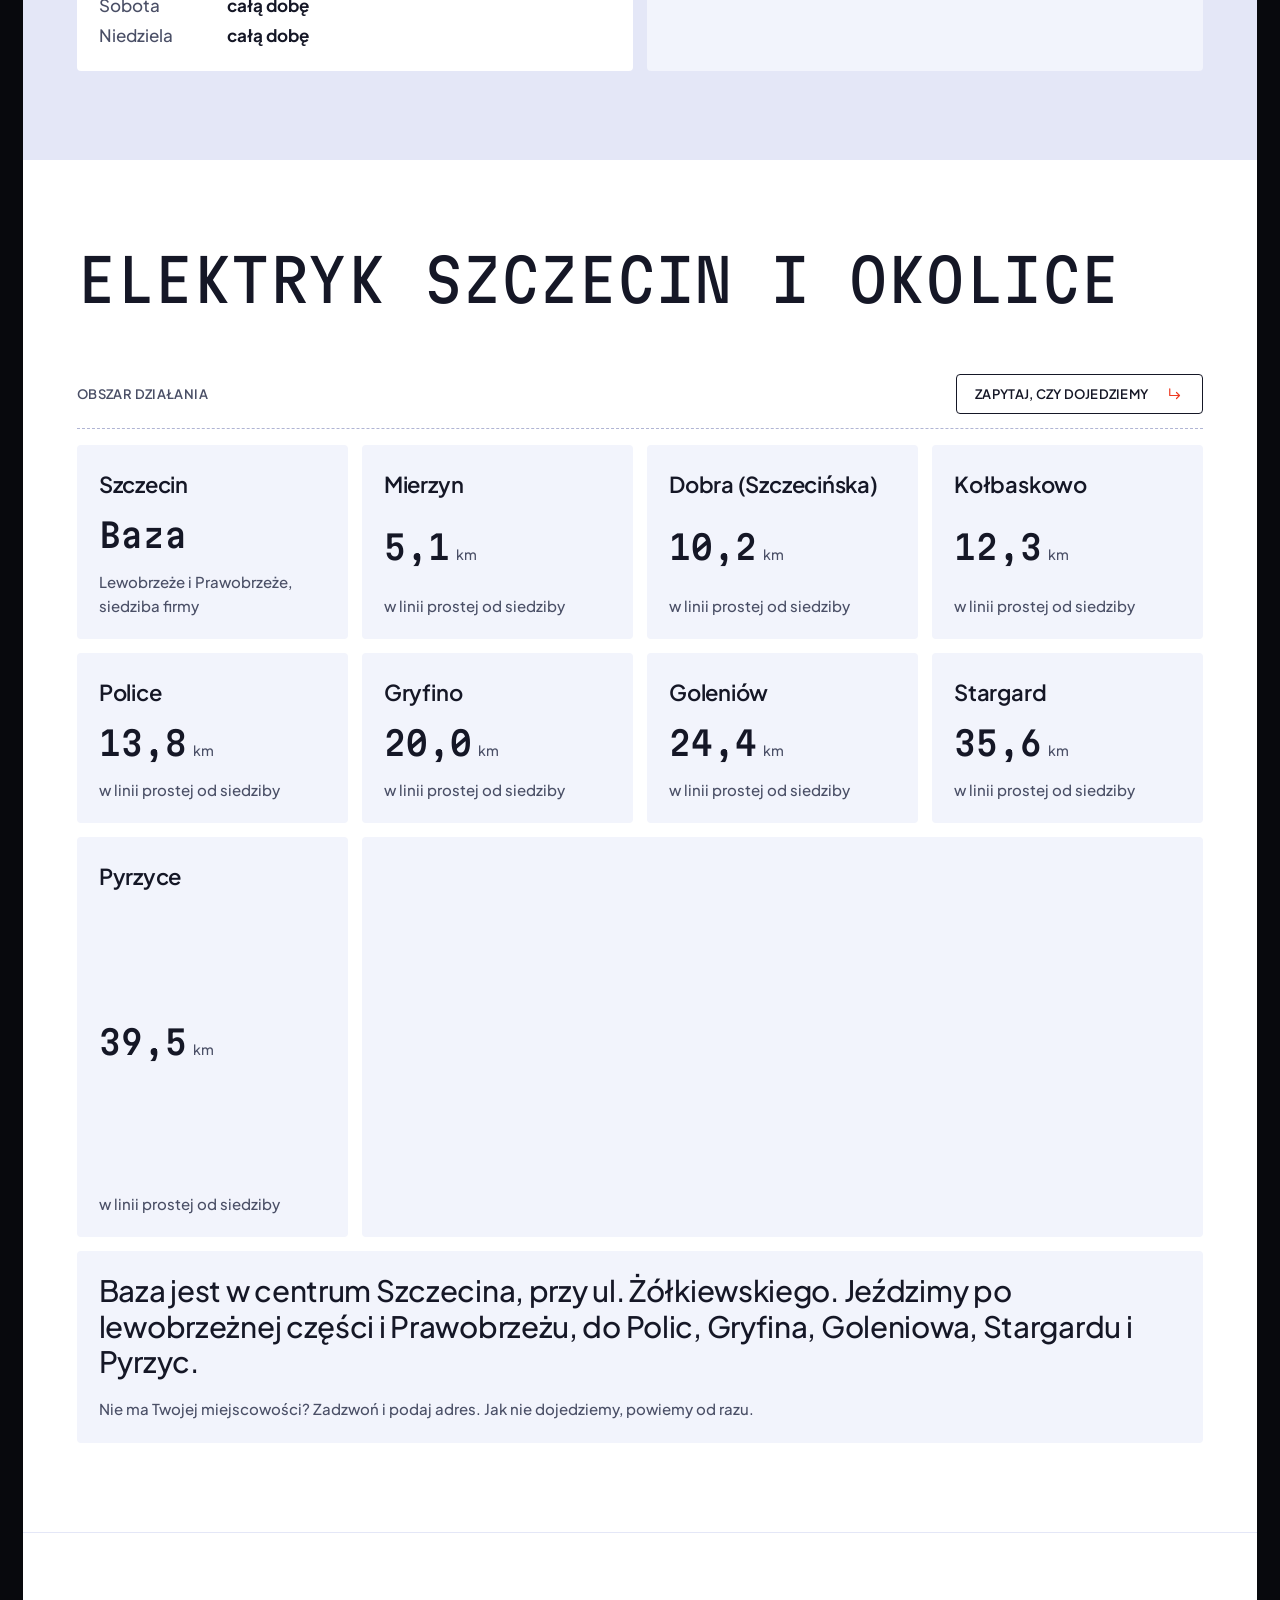
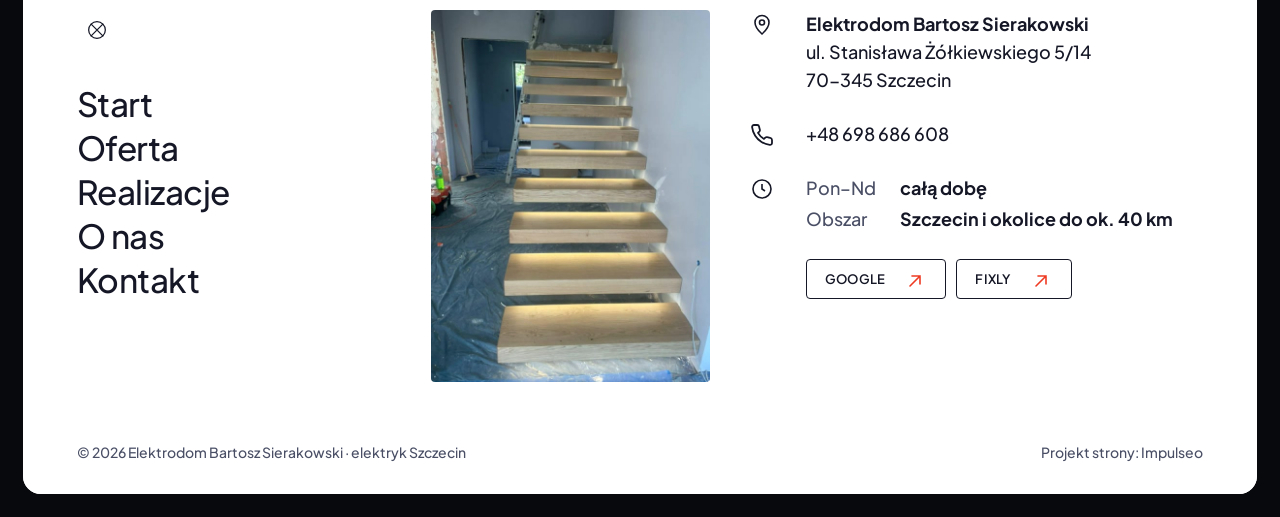
==== commit ac90bc5d: "Demo v4: układ wg thermokonnect.com (ramka, mono wersaliki, symbole elektryczne, piksele, schemat ry" ====
--- a/kontakt.html
+++ b/kontakt.html
@@ -3,71 +3,88 @@
 <head>
 <meta charset="UTF-8">
 <meta name="viewport" content="width=device-width, initial-scale=1.0">
-<title>Kontakt – Elektrodom | elektryk Szczecin, telefon całą dobę</title>
-<meta name="description" content="Elektrodom, ul. Stanisława Żółkiewskiego 5/14, 70-345 Szczecin. Telefon całą dobę: +48 698 686 608.">
+<title>Kontakt – elektryk Szczecin, tel. 698 686 608 (24h) | Elektrodom</title>
+<meta name="description" content="Elektrodom, ul. Stanisława Żółkiewskiego 5/14, 70-345 Szczecin. Telefon całą dobę: +48 698 686 608. Dojazd: Police, Gryfino, Goleniów, Stargard, Pyrzyce.">
 <link rel="canonical" href="https://impulseo-pl.github.io/elektrodom/kontakt.html">
+<!-- DEMO: noindex zostaje do czasu wdrożenia na domenie klienta, wtedy: index, follow -->
 <meta name="robots" content="noindex, nofollow">
-<meta name="theme-color" content="#05070c">
+<meta name="theme-color" content="#2b2f47">
+<meta name="geo.region" content="PL-ZP">
+<meta name="geo.placename" content="Szczecin">
+<meta name="geo.position" content="53.4301319;14.5360166">
+<meta name="ICBM" content="53.4301319, 14.5360166">
 <meta property="og:type" content="website">
 <meta property="og:locale" content="pl_PL">
-<meta property="og:site_name" content="Elektrodom">
-<meta property="og:title" content="Kontakt – Elektrodom | elektryk Szczecin, telefon całą dobę">
-<meta property="og:description" content="Elektrodom, ul. Stanisława Żółkiewskiego 5/14, 70-345 Szczecin. Telefon całą dobę: +48 698 686 608.">
+<meta property="og:site_name" content="Elektrodom – elektryk Szczecin">
+<meta property="og:title" content="Kontakt – elektryk Szczecin, tel. 698 686 608 (24h) | Elektrodom">
+<meta property="og:description" content="Elektrodom, ul. Stanisława Żółkiewskiego 5/14, 70-345 Szczecin. Telefon całą dobę: +48 698 686 608. Dojazd: Police, Gryfino, Goleniów, Stargard, Pyrzyce.">
 <meta property="og:url" content="https://impulseo-pl.github.io/elektrodom/kontakt.html">
 <meta property="og:image" content="https://impulseo-pl.github.io/elektrodom/img/og.jpg">
 <meta property="og:image:width" content="1200">
 <meta property="og:image:height" content="630">
 <meta name="twitter:card" content="summary_large_image">
-<script type="application/ld+json">{"@context": "https://schema.org", "@type": "Electrician", "name": "Elektrodom Bartosz Sierakowski", "url": "https://impulseo-pl.github.io/elektrodom/", "telephone": "+48698686608", "image": "https://impulseo-pl.github.io/elektrodom/img/og.jpg", "logo": "https://impulseo-pl.github.io/elektrodom/img/logo.png", "address": {"@type": "PostalAddress", "streetAddress": "Stanisława Żółkiewskiego 5/14", "postalCode": "70-345", "addressLocality": "Szczecin", "addressCountry": "PL"}, "geo": {"@type": "GeoCoordinates", "latitude": 53.4301319, "longitude": 14.5360166}, "openingHours": "Mo-Su 00:00-23:59", "areaServed": ["Szczecin", "Stargard", "Police", "Goleniów", "Gryfino", "Pyrzyce"], "aggregateRating": {"@type": "AggregateRating", "ratingValue": "5.0", "reviewCount": "119"}, "sameAs": ["https://maps.google.com/?cid=2339905175284633755", "https://fixly.pl/profil/bartosz-sierakowski-byovga35x", "https://www.oferteo.pl/elektrodom-bartosz-sierakowski/firma/1865440"]}</script>
+<link rel="icon" type="image/png" href="img/favicon.png">
+<link rel="apple-touch-icon" href="img/apple-touch-icon.png">
+<link rel="sitemap" type="application/xml" href="sitemap.xml">
+<script type="application/ld+json">{"@context": "https://schema.org", "@graph": [{"@type": "Electrician", "@id": "https://impulseo-pl.github.io/elektrodom/#firma", "name": "Elektrodom Bartosz Sierakowski", "alternateName": "Elektrodom", "url": "https://impulseo-pl.github.io/elektrodom/", "telephone": "+48698686608", "email": "biuro-elektrodom@wp.pl", "image": ["https://impulseo-pl.github.io/elektrodom/img/og.jpg", "https://impulseo-pl.github.io/elektrodom/img/g3.jpg", "https://impulseo-pl.github.io/elektrodom/img/g16.jpg"], "logo": "https://impulseo-pl.github.io/elektrodom/img/logo.png", "description": "Elektryk w Szczecinie od 2012 roku: instalacje elektryczne, pogotowie elektryczne 24h, rozdzielnice, oświetlenie LED, automatyka, pomiary, monitoring i alarmy.", "foundingDate": "2012", "founder": {"@type": "Person", "name": "Bartosz Sierakowski"}, "address": {"@type": "PostalAddress", "streetAddress": "ul. Stanisława Żółkiewskiego 5/14", "postalCode": "70-345", "addressLocality": "Szczecin", "addressRegion": "zachodniopomorskie", "addressCountry": "PL"}, "geo": {"@type": "GeoCoordinates", "latitude": 53.4301319, "longitude": 14.5360166}, "hasMap": "https://maps.google.com/?cid=2339905175284633755", "openingHoursSpecification": [{"@type": "OpeningHoursSpecification", "dayOfWeek": ["Monday", "Tuesday", "Wednesday", "Thursday", "Friday", "Saturday", "Sunday"], "opens": "00:00", "closes": "23:59"}], "areaServed": [{"@type": "City", "name": "Szczecin"}, {"@type": "City", "name": "Mierzyn"}, {"@type": "City", "name": "Dobra"}, {"@type": "City", "name": "Kołbaskowo"}, {"@type": "City", "name": "Police"}, {"@type": "City", "name": "Gryfino"}, {"@type": "City", "name": "Goleniów"}, {"@type": "City", "name": "Stargard"}, {"@type": "City", "name": "Pyrzyce"}], "knowsAbout": ["instalacje elektryczne", "pogotowie elektryczne", "rozdzielnice elektryczne", "oświetlenie LED", "automatyka budynkowa", "pomiary elektryczne", "monitoring CCTV", "systemy alarmowe"], "memberOf": {"@type": "Organization", "name": "Zachodniopomorski Związek Przedsiębiorców i Pracodawców"}, "hasOfferCatalog": {"@type": "OfferCatalog", "name": "Usługi elektryczne – Szczecin", "itemListElement": [{"@type": "Offer", "itemOffered": {"@type": "Service", "name": "Awarie i pogotowie elektryczne", "url": "https://impulseo-pl.github.io/elektrodom/oferta.html#awarie", "areaServed": "Szczecin i okolice"}}, {"@type": "Offer", "itemOffered": {"@type": "Service", "name": "Instalacje elektryczne", "url": "https://impulseo-pl.github.io/elektrodom/oferta.html#instalacje", "areaServed": "Szczecin i okolice"}}, {"@type": "Offer", "itemOffered": {"@type": "Service", "name": "Rozdzielnice i zabezpieczenia", "url": "https://impulseo-pl.github.io/elektrodom/oferta.html#rozdzielnice", "areaServed": "Szczecin i okolice"}}, {"@type": "Offer", "itemOffered": {"@type": "Service", "name": "Oświetlenie i LED", "url": "https://impulseo-pl.github.io/elektrodom/oferta.html#oswietlenie", "areaServed": "Szczecin i okolice"}}, {"@type": "Offer", "itemOffered": {"@type": "Service", "name": "Automatyka i sterowanie", "url": "https://impulseo-pl.github.io/elektrodom/oferta.html#automatyka", "areaServed": "Szczecin i okolice"}}, {"@type": "Offer", "itemOffered": {"@type": "Service", "name": "Pomiary elektryczne i protokoły", "url": "https://impulseo-pl.github.io/elektrodom/oferta.html#pomiary", "areaServed": "Szczecin i okolice"}}, {"@type": "Offer", "itemOffered": {"@type": "Service", "name": "Monitoring, alarmy i anteny", "url": "https://impulseo-pl.github.io/elektrodom/oferta.html#monitoring", "areaServed": "Szczecin i okolice"}}]}, "sameAs": ["https://maps.google.com/?cid=2339905175284633755", "https://fixly.pl/profil/bartosz-sierakowski-byovga35x", "https://www.oferteo.pl/elektrodom-bartosz-sierakowski/firma/1865440"]}, {"@type": "WebSite", "@id": "https://impulseo-pl.github.io/elektrodom/#strona", "url": "https://impulseo-pl.github.io/elektrodom/", "name": "Elektrodom – elektryk Szczecin", "inLanguage": "pl-PL", "publisher": {"@id": "https://impulseo-pl.github.io/elektrodom/#firma"}}, {"@type": "WebPage", "@id": "https://impulseo-pl.github.io/elektrodom/kontakt.html#webpage", "url": "https://impulseo-pl.github.io/elektrodom/kontakt.html", "name": "Kontakt – elektryk Szczecin, tel. 698 686 608 (24h) | Elektrodom", "description": "Elektrodom, ul. Stanisława Żółkiewskiego 5/14, 70-345 Szczecin. Telefon całą dobę: +48 698 686 608. Dojazd: Police, Gryfino, Goleniów, Stargard, Pyrzyce.", "inLanguage": "pl-PL", "isPartOf": {"@id": "https://impulseo-pl.github.io/elektrodom/#strona"}, "about": {"@id": "https://impulseo-pl.github.io/elektrodom/#firma"}, "dateModified": "2026-11-13"}, {"@type": "BreadcrumbList", "itemListElement": [{"@type": "ListItem", "position": 1, "name": "Elektryk Szczecin", "item": "https://impulseo-pl.github.io/elektrodom/"}, {"@type": "ListItem", "position": 2, "name": "Kontakt", "item": "https://impulseo-pl.github.io/elektrodom/kontakt.html"}]}]}</script>
 <script>(function(){var d=document.documentElement;d.classList.add('js');try{if(!matchMedia('(prefers-reduced-motion: reduce)').matches)d.classList.add('anim')}catch(e){}setTimeout(function(){if(!d.classList.contains('anim-ok'))d.classList.remove('anim')},3500)})();</script>
 <link rel="preload" as="image" href="img/g11.jpg" fetchpriority="high">
 <link rel="preconnect" href="https://fonts.googleapis.com">
 <link rel="preconnect" href="https://fonts.gstatic.com" crossorigin>
-<link href="https://fonts.googleapis.com/css2?family=Host+Grotesk:wght@300..800&amp;display=swap" rel="stylesheet">
-<link rel="stylesheet" href="assets/styles.css?v=20261113c">
+<link href="https://fonts.googleapis.com/css2?family=Martian+Mono:wdth,wght@87.5,400&amp;family=Plus+Jakarta+Sans:wght@400;500;600&amp;display=swap" rel="stylesheet">
+<link rel="stylesheet" href="assets/styles.css?v=20261113d">
 <script src="assets/lenis.min.js?v=1.1.20" defer></script>
-<script src="assets/main.js?v=20261113c" defer></script>
+<script src="assets/main.js?v=20261113d" defer></script>
 </head>
 <body>
+<script>(function(){try{if(!sessionStorage.getItem('pxnav'))return;sessionStorage.removeItem('pxnav');var c=innerWidth<700?6:12,r=Math.ceil(c*innerHeight/innerWidth),g=document.createElement('div');g.className='px-cover';g.style.gridTemplateColumns='repeat('+c+',1fr)';g.style.gridTemplateRows='repeat('+r+',1fr)';for(var k=0;k<c*r;k++){var i=document.createElement('i');i.style.transitionDelay=(Math.random()*.32).toFixed(3)+'s';g.appendChild(i)}document.body.appendChild(g)}catch(e){}})();</script>
 <a class="skip" href="#tresc">Przejdź do treści</a>
-<header class="top"><div class="wrap">
-<a class="logo" href="index.html" aria-label="Elektrodom – strona główna"><img src="img/logo.png" alt="Elektrodom" width="640" height="179"><small>Usługi elektryczne<br>Szczecin · od 2012</small></a>
-<nav class="nav" aria-label="Menu"><a href="oferta.html">Oferta</a><a href="realizacje.html">Realizacje</a><a href="o-nas.html">O nas</a><a href="kontakt.html" aria-current=page>Kontakt</a></nav>
-<a class="btn btn-red" href="tel:+48698686608"><svg viewBox="0 0 24 24" fill="none" stroke="currentColor" stroke-width="2" stroke-linecap="round" stroke-linejoin="round"><path d="M22 16.9v3a2 2 0 0 1-2.2 2 19.8 19.8 0 0 1-8.6-3.1 19.5 19.5 0 0 1-6-6A19.8 19.8 0 0 1 2.1 4.2 2 2 0 0 1 4.1 2h3a2 2 0 0 1 2 1.7c.1 1 .4 1.9.7 2.8a2 2 0 0 1-.5 2.1L8 9.9a16 16 0 0 0 6 6l1.3-1.3a2 2 0 0 1 2.1-.4c.9.3 1.8.6 2.8.7a2 2 0 0 1 1.7 2z"/></svg>+48 698 686 608</a>
+<header class="top"><div class="top-in">
+<a class="chip" href="index.html" aria-label="Elektrodom – elektryk Szczecin, strona główna"><img src="img/logo.png" alt="Elektrodom" width="640" height="179"></a>
+<nav class="bar" aria-label="Menu główne"><a href="oferta.html">Oferta</a><a href="realizacje.html">Realizacje</a><a href="o-nas.html">O nas</a><a href="kontakt.html" aria-current=page>Kontakt</a><a class="call-l" href="tel:+48698686608"><svg viewBox="0 0 24 24" fill="none" stroke="currentColor" stroke-width="1.8" stroke-linecap="round" stroke-linejoin="round"><path d="M22 16.9v3a2 2 0 0 1-2.2 2 19.8 19.8 0 0 1-8.6-3.1 19.5 19.5 0 0 1-6-6A19.8 19.8 0 0 1 2.1 4.2 2 2 0 0 1 4.1 2h3a2 2 0 0 1 2 1.7c.1 1 .4 1.9.7 2.8a2 2 0 0 1-.5 2.1L8 9.9a16 16 0 0 0 6 6l1.3-1.3a2 2 0 0 1 2.1-.4c.9.3 1.8.6 2.8.7a2 2 0 0 1 1.7 2z"/></svg>+48 698 686 608</a></nav>
 <button class="burger" data-menu aria-label="Otwórz menu"><span></span><span></span></button>
 </div></header>
-<div class="menu" aria-label="Menu mobilne"><button class="menu-x" data-menu aria-label="Zamknij menu">×</button><a href="index.html">Strona główna</a><a href="oferta.html">Oferta</a><a href="realizacje.html">Realizacje</a><a href="o-nas.html">O nas</a><a href="kontakt.html">Kontakt</a><a class="btn btn-red" href="tel:+48698686608"><svg viewBox="0 0 24 24" fill="none" stroke="currentColor" stroke-width="2" stroke-linecap="round" stroke-linejoin="round"><path d="M22 16.9v3a2 2 0 0 1-2.2 2 19.8 19.8 0 0 1-8.6-3.1 19.5 19.5 0 0 1-6-6A19.8 19.8 0 0 1 2.1 4.2 2 2 0 0 1 4.1 2h3a2 2 0 0 1 2 1.7c.1 1 .4 1.9.7 2.8a2 2 0 0 1-.5 2.1L8 9.9a16 16 0 0 0 6 6l1.3-1.3a2 2 0 0 1 2.1-.4c.9.3 1.8.6 2.8.7a2 2 0 0 1 1.7 2z"/></svg>Zadzwoń: +48 698 686 608</a></div>
+<div class="menu" aria-label="Menu"><button class="menu-x" data-menu aria-label="Zamknij menu">×</button><a href="index.html">Start</a><a href="oferta.html">Oferta</a><a href="realizacje.html">Realizacje</a><a href="o-nas.html">O nas</a><a href="kontakt.html">Kontakt</a><a class="btn btn-fill" href="tel:+48698686608">Zadzwoń: +48 698 686 608 <svg class="ar" viewBox="0 0 24 24" fill="none" stroke="currentColor" stroke-width="1.6" stroke-linecap="round" stroke-linejoin="round"><path d="M5 5v9h13M14 10l4 4-4 4"/></svg></a></div>
+<div class="frame">
 <main id="tresc">
-<section class="phero">
-<img class="ph ph-off" src="img/g11.jpg" alt="" width="1880" height="1253" fetchpriority="high">
-<img class="ph ph-on" src="img/g11.jpg" alt="" width="1880" height="1253">
-<div class="shade"></div>
-<div class="wrap"><div class="crumbs"><a href="index.html">Strona główna</a> / Kontakt</div><h1>Zadzwoń o każdej porze.</h1><p class="lead">Najszybciej telefonicznie. Odbieramy całą dobę, 7 dni w tygodniu.</p></div>
-</section>
-<section class="sec"><div class="wrap contact">
-<div class="c-card rv"><span class="eyebrow">Telefon całą dobę</span><a class="c-num" href="tel:+48698686608">+48 698 686 608</a>
-<p style="color:var(--soft)">Opisz, co się dzieje, a od razu powiemy, ile to mniej więcej kosztuje i kiedy możemy być. Przy awarii podpowiemy też, co wyłączyć do naszego przyjazdu.</p>
-<a class="btn btn-red" href="tel:+48698686608" style="margin-top:10px"><svg viewBox="0 0 24 24" fill="none" stroke="currentColor" stroke-width="2" stroke-linecap="round" stroke-linejoin="round"><path d="M22 16.9v3a2 2 0 0 1-2.2 2 19.8 19.8 0 0 1-8.6-3.1 19.5 19.5 0 0 1-6-6A19.8 19.8 0 0 1 2.1 4.2 2 2 0 0 1 4.1 2h3a2 2 0 0 1 2 1.7c.1 1 .4 1.9.7 2.8a2 2 0 0 1-.5 2.1L8 9.9a16 16 0 0 0 6 6l1.3-1.3a2 2 0 0 1 2.1-.4c.9.3 1.8.6 2.8.7a2 2 0 0 1 1.7 2z"/></svg>Zadzwoń teraz</a>
-<div style="margin-top:40px"><span class="eyebrow">Adres firmy</span><p style="font-size:20px;margin:0">Elektrodom Bartosz Sierakowski<br>ul. Stanisława Żółkiewskiego 5/14<br>70-345 Szczecin</p><a class="btn btn-line" style="margin-top:22px" href="https://maps.google.com/?cid=2339905175284633755" target="_blank" rel="noopener">Jak dojechać <svg viewBox="0 0 24 24" fill="none" stroke="currentColor" stroke-width="2" stroke-linecap="round" stroke-linejoin="round"><path d="M5 12h14M13 6l6 6-6 6"/></svg></a></div>
-<div style="margin-top:40px"><span class="eyebrow">Godziny pracy</span><ul class="hours"><li><span>Poniedziałek</span><b>całą dobę</b></li><li><span>Wtorek</span><b>całą dobę</b></li><li><span>Środa</span><b>całą dobę</b></li><li><span>Czwartek</span><b>całą dobę</b></li><li><span>Piątek</span><b>całą dobę</b></li><li><span>Sobota</span><b>całą dobę</b></li><li><span>Niedziela</span><b>całą dobę</b></li></ul></div>
+<section class="phero dark glow"><div class="wrap">
+<div class="phero-l"><nav class="crumbs" aria-label="Okruszki"><a href="index.html">Elektryk Szczecin</a><span>/</span><span aria-current="page">Kontakt</span></nav>
+<span class="tag">Telefon 24/7</span><h1 class="mono d2">Kontakt z elektrykiem</h1>
+<div class="hero-p"><span class="cross"></span><p>Najszybciej telefonicznie. Odbieramy całą dobę, 7 dni w tygodniu. Opisz, co się dzieje, a od razu powiemy, kiedy możemy być.</p></div></div>
+<div class="phero-r"><div class="pix "><img src="img/g11.jpg" alt="Elektryk przy pracy – kontakt Elektrodom Szczecin" width="1880" height="1253" decoding="async"></div></div>
+</div></section>
+<section class="grid-sec" aria-labelledby="dane"><div class="wrap">
+<h2 id="dane" class="mono d2 g-title rv">Dane kontaktowe</h2>
+<div class="g-head"><span class="label">Elektrodom Bartosz Sierakowski</span><a class="btn" href="https://maps.google.com/?cid=2339905175284633755" target="_blank" rel="noopener">Jak dojechać <svg class="ar" viewBox="0 0 24 24" fill="none" stroke="currentColor" stroke-width="1.6" stroke-linecap="round"><path d="M7 17L17 7M9 7h8v8"/></svg></a></div><hr class="dash">
+<div class="cells c4">
+<div class="cell span2 white rv"><span class="label">Telefon całą dobę</span><a class="c-big" href="tel:+48698686608">+48 698 686 608</a><span class="sub">Przy awarii podpowiemy, co wyłączyć do naszego przyjazdu.</span></div>
+<div class="cell span2 white rv rv-1"><span class="label">Adres</span><address class="t-l" style="font-style:normal">ul. Stanisława Żółkiewskiego 5/14<br>70-345 Szczecin</address><span class="sub">E-mail: <a href="mailto:biuro-elektrodom@wp.pl">biuro-elektrodom@wp.pl</a></span></div>
+<div class="cell span2 white rv"><span class="label">Godziny pracy</span><div class="hours-t" style="font-size:17px"><span>Poniedziałek</span><b>całą dobę</b><span>Wtorek</span><b>całą dobę</b><span>Środa</span><b>całą dobę</b><span>Czwartek</span><b>całą dobę</b><span>Piątek</span><b>całą dobę</b><span>Sobota</span><b>całą dobę</b><span>Niedziela</span><b>całą dobę</b></div></div>
+<div class="cell span2 map-cell rv rv-1"><iframe title="Mapa: Elektrodom, ul. Żółkiewskiego 5/14, Szczecin" loading="lazy" src="https://www.openstreetmap.org/export/embed.html?bbox=14.505%2C53.418%2C14.567%2C53.442&amp;layer=mapnik&amp;marker=53.4301319%2C14.5360166"></iframe></div>
+</div></div></section>
+<section class="grid-sec wb" aria-labelledby="obszar"><div class="wrap">
+<h2 id="obszar" class="mono d2 g-title rv">Elektryk Szczecin i okolice</h2>
+<div class="g-head"><span class="label">Obszar działania</span><a class="btn" href="tel:+48698686608">Zapytaj, czy dojedziemy <svg class="ar" viewBox="0 0 24 24" fill="none" stroke="currentColor" stroke-width="1.6" stroke-linecap="round" stroke-linejoin="round"><path d="M5 5v9h13M14 10l4 4-4 4"/></svg></a></div><hr class="dash">
+<div class="cells c4">
+<div class="cell town rv"><b>Szczecin</b><span class="km">Baza</span><span class="sub">Lewobrzeże i Prawobrzeże, siedziba firmy</span></div><div class="cell town rv"><b>Mierzyn</b><span class="km">5,1<small>km</small></span><span class="sub">w linii prostej od siedziby</span></div><div class="cell town rv"><b>Dobra (Szczecińska)</b><span class="km">10,2<small>km</small></span><span class="sub">w linii prostej od siedziby</span></div><div class="cell town rv"><b>Kołbaskowo</b><span class="km">12,3<small>km</small></span><span class="sub">w linii prostej od siedziby</span></div><div class="cell town rv"><b>Police</b><span class="km">13,8<small>km</small></span><span class="sub">w linii prostej od siedziby</span></div><div class="cell town rv"><b>Gryfino</b><span class="km">20,0<small>km</small></span><span class="sub">w linii prostej od siedziby</span></div><div class="cell town rv"><b>Goleniów</b><span class="km">24,4<small>km</small></span><span class="sub">w linii prostej od siedziby</span></div><div class="cell town rv"><b>Stargard</b><span class="km">35,6<small>km</small></span><span class="sub">w linii prostej od siedziby</span></div><div class="cell town rv"><b>Pyrzyce</b><span class="km">39,5<small>km</small></span><span class="sub">w linii prostej od siedziby</span></div>
+<div class="cell span3 map-cell rv"><iframe title="Mapa: Elektrodom, ul. Żółkiewskiego 5/14, Szczecin" loading="lazy" src="https://www.openstreetmap.org/export/embed.html?bbox=14.30%2C53.12%2C15.10%2C53.60&amp;layer=mapnik&amp;marker=53.4301319%2C14.5360166"></iframe></div>
+<div class="cell span4 rv"><p class="t-l" style="margin:0">Baza jest w centrum Szczecina, przy ul. Żółkiewskiego. Jeździmy po lewobrzeżnej części i Prawobrzeżu, do Polic, Gryfina, Goleniowa, Stargardu i Pyrzyc.</p><span class="sub">Nie ma Twojej miejscowości? Zadzwoń i podaj adres. Jak nie dojedziemy, powiemy od razu.</span></div>
+</div></div></section>
+</main>
+<footer class="foot"><div class="wrap foot-grid">
+<nav class="foot-nav" aria-label="Strony"><svg class="sym" viewBox="0 0 48 48" fill="none" stroke="currentColor" stroke-width="1.5" stroke-linecap="round" aria-hidden="true"><circle cx="24" cy="24" r="10"/><path d="M17 17l14 14M31 17L17 31"/></svg><a href="index.html">Start</a><a href="oferta.html">Oferta</a><a href="realizacje.html">Realizacje</a><a href="o-nas.html">O nas</a><a href="kontakt.html">Kontakt</a></nav>
+<div class="foot-img"><img src="img/g13.jpg" alt="Schody z podświetleniem LED – realizacja Elektrodom Szczecin" width="576" height="776" loading="lazy"></div>
+<div class="foot-info">
+<div class="foot-row"><svg viewBox="0 0 24 24" fill="none" stroke="currentColor" stroke-width="1.6"><path d="M12 21s-7-6.2-7-11.5A7 7 0 0 1 19 9.5C19 14.8 12 21 12 21z"/><circle cx="12" cy="9.5" r="2.5"/></svg><address><b>Elektrodom Bartosz Sierakowski</b><br>ul. Stanisława Żółkiewskiego 5/14<br>70-345 Szczecin</address></div>
+<div class="foot-row"><svg viewBox="0 0 24 24" fill="none" stroke="currentColor" stroke-width="1.8" stroke-linecap="round" stroke-linejoin="round"><path d="M22 16.9v3a2 2 0 0 1-2.2 2 19.8 19.8 0 0 1-8.6-3.1 19.5 19.5 0 0 1-6-6A19.8 19.8 0 0 1 2.1 4.2 2 2 0 0 1 4.1 2h3a2 2 0 0 1 2 1.7c.1 1 .4 1.9.7 2.8a2 2 0 0 1-.5 2.1L8 9.9a16 16 0 0 0 6 6l1.3-1.3a2 2 0 0 1 2.1-.4c.9.3 1.8.6 2.8.7a2 2 0 0 1 1.7 2z"/></svg><a href="tel:+48698686608">+48 698 686 608</a></div>
+<div class="foot-row"><svg viewBox="0 0 24 24" fill="none" stroke="currentColor" stroke-width="1.6"><circle cx="12" cy="12" r="9"/><path d="M12 7v5l3 2"/></svg><div class="hours-t"><span>Pon–Nd</span><b>całą dobę</b><span>Obszar</span><b>Szczecin i okolice do ok. 40 km</b></div></div>
+<div class="foot-row"><span></span><div style="display:flex;gap:10px;flex-wrap:wrap"><a class="btn" style="min-height:40px;font-size:13px" href="https://maps.google.com/?cid=2339905175284633755" target="_blank" rel="noopener">Google <svg class="ar" viewBox="0 0 24 24" fill="none" stroke="currentColor" stroke-width="1.6" stroke-linecap="round"><path d="M7 17L17 7M9 7h8v8"/></svg></a><a class="btn" style="min-height:40px;font-size:13px" href="https://fixly.pl/profil/bartosz-sierakowski-byovga35x" target="_blank" rel="noopener">Fixly <svg class="ar" viewBox="0 0 24 24" fill="none" stroke="currentColor" stroke-width="1.6" stroke-linecap="round"><path d="M7 17L17 7M9 7h8v8"/></svg></a></div></div>
 </div>
-<div class="map rv rv-d1"><iframe title="Mapa: Elektrodom, Szczecin" loading="lazy" src="https://www.openstreetmap.org/export/embed.html?bbox=14.505%2C53.418%2C14.567%2C53.442&amp;layer=mapnik&amp;marker=53.4301319%2C14.5360166"></iframe></div>
-</div></section>
-<section class="call" aria-label="Telefon">
-<img class="bolts" src="img/pioruny.jpg" alt="" loading="lazy" width="2000" height="1250">
-<div class="wrap"><h2 class="rv">Zgasło? Iskrzy? Dzwoń.</h2><a class="num rv rv-d1" href="tel:+48698686608">+48 698 686 608</a><p class="rv rv-d2">Odbieramy całą dobę, 7 dni w tygodniu. Opowiedz, co się dzieje, a powiemy, kiedy możemy być i co wyłączyć do naszego przyjazdu.</p><a class="btn btn-red rv rv-d3" href="tel:+48698686608"><svg viewBox="0 0 24 24" fill="none" stroke="currentColor" stroke-width="2" stroke-linecap="round" stroke-linejoin="round"><path d="M22 16.9v3a2 2 0 0 1-2.2 2 19.8 19.8 0 0 1-8.6-3.1 19.5 19.5 0 0 1-6-6A19.8 19.8 0 0 1 2.1 4.2 2 2 0 0 1 4.1 2h3a2 2 0 0 1 2 1.7c.1 1 .4 1.9.7 2.8a2 2 0 0 1-.5 2.1L8 9.9a16 16 0 0 0 6 6l1.3-1.3a2 2 0 0 1 2.1-.4c.9.3 1.8.6 2.8.7a2 2 0 0 1 1.7 2z"/></svg>Zadzwoń teraz</a></div>
-</section>
-</main>
-<footer class="foot"><div class="wrap">
-<div class="foot-grid">
-<div><a class="logo" href="index.html"><img src="img/logo.png" alt="Elektrodom" width="640" height="179" loading="lazy"></a><p style="margin-top:20px;max-width:22em">Instalacje elektryczne, oświetlenie, automatyka, alarmy i monitoring. Szczecin i okolice, telefon całą dobę.</p></div>
-<div><h4>Strony</h4><ul><li><a href="index.html">Strona główna</a></li><li><a href="oferta.html">Oferta</a></li><li><a href="realizacje.html">Realizacje</a></li><li><a href="o-nas.html">O nas</a></li><li><a href="kontakt.html">Kontakt</a></li></ul></div>
-<div><h4>Kontakt</h4><ul><li><a href="tel:+48698686608">+48 698 686 608</a></li><li>ul. Stanisława Żółkiewskiego 5/14</li><li>70-345 Szczecin</li></ul></div>
-<div><h4>Sprawdź nas</h4><ul><li><a href="https://maps.google.com/?cid=2339905175284633755" target="_blank" rel="noopener">Wizytówka Google · 5,0</a></li><li><a href="https://fixly.pl/profil/bartosz-sierakowski-byovga35x" target="_blank" rel="noopener">Profil na Fixly · 5,0</a></li><li>Czynne 7 dni w tygodniu, całą dobę</li></ul></div>
 </div>
-<div class="foot-bot"><span>© 2026 Elektrodom Bartosz Sierakowski · Szczecin</span><span>Projekt strony: <a href="https://impulseo.pl" target="_blank" rel="noopener">Impulseo</a></span></div>
-</div></footer>
-<a class="btn btn-red fab" href="tel:+48698686608"><svg viewBox="0 0 24 24" fill="none" stroke="currentColor" stroke-width="2" stroke-linecap="round" stroke-linejoin="round"><path d="M22 16.9v3a2 2 0 0 1-2.2 2 19.8 19.8 0 0 1-8.6-3.1 19.5 19.5 0 0 1-6-6A19.8 19.8 0 0 1 2.1 4.2 2 2 0 0 1 4.1 2h3a2 2 0 0 1 2 1.7c.1 1 .4 1.9.7 2.8a2 2 0 0 1-.5 2.1L8 9.9a16 16 0 0 0 6 6l1.3-1.3a2 2 0 0 1 2.1-.4c.9.3 1.8.6 2.8.7a2 2 0 0 1 1.7 2z"/></svg>Zadzwoń: +48 698 686 608</a>
-<div class="lb" role="dialog" aria-label="Powiększenie"><button aria-label="Zamknij">×</button><img alt=""></div>
+<div class="wrap foot-bot"><span>© 2026 Elektrodom Bartosz Sierakowski · elektryk Szczecin</span><span>Projekt strony: <a href="https://impulseo.pl" target="_blank" rel="noopener">Impulseo</a></span></div>
+</footer>
+</div>
+<a class="btn btn-fill fab" href="tel:+48698686608">Zadzwoń: +48 698 686 608 <svg class="ar" viewBox="0 0 24 24" fill="none" stroke="currentColor" stroke-width="1.6" stroke-linecap="round" stroke-linejoin="round"><path d="M5 5v9h13M14 10l4 4-4 4"/></svg></a>
+<div class="lb" role="dialog" aria-label="Powiększenie zdjęcia"><button aria-label="Zamknij">×</button><img alt=""></div>
 </body>
 </html>
--- a/assets/styles.css
+++ b/assets/styles.css
@@ -1,411 +1,391 @@
-/* Elektrodom – demo v3 „Pstryk” */
-@property --r { syntax: '<length>'; inherits: true; initial-value: 0px; }
-@property --fill { syntax: '<number>'; inherits: true; initial-value: 0; }
-
+/* Elektrodom – demo v4, układ wg ThermoKonnect: rysunek techniczny, symbole elektryczne, piksele */
 :root{
-  --night:#05070c;
-  --ink:#0a0e18;
-  --panel:#0f1524;
-  --line:rgba(255,255,255,.1);
-  --text:#eef1f7;
-  --soft:#c3cad8;
-  --blue:#3b86ff;
-  --blue-2:#9cc3ff;
-  --red:#e2261c;
-  --red-2:#ff3b30;
-  --paper:#eceef2;
-  --paper-ink:#0b0f19;
-  --paper-soft:#3d4556;
-  --radius:18px;
-  --pad:clamp(20px,4.4vw,72px);
-  --ease:cubic-bezier(.2,.7,.1,1);
-  --font:'Host Grotesk',system-ui,sans-serif;
+  --gut:#08090d;
+  --navy:#2b2f47;
+  --navy-2:#23263a;
+  --navy-3:#3a3f5e;
+  --lav:#e4e7f7;
+  --lav-2:#f2f4fc;
+  --white:#fff;
+  --ink:#151726;
+  --ink-2:#4a4f66;
+  --on-dark:#eceefa;
+  --on-dark-2:#b9bdd6;
+  --red:#ee3a22;
+  --blue:#5b6cf0;
+  --mono:'Martian Mono',ui-monospace,monospace;
+  --sans:'Plus Jakarta Sans',system-ui,sans-serif;
+  --pad:clamp(18px,4.2vw,64px);
+  --frame:clamp(8px,1.8vw,26px);
+  --ease:cubic-bezier(.22,.31,0,1);
+  --ease-2:cubic-bezier(.6,0,.05,1);
 }
 *,*::before,*::after{box-sizing:border-box}
-html{-webkit-text-size-adjust:100%;scroll-behavior:auto}
+html{-webkit-text-size-adjust:100%}
 html.lenis,html.lenis body{height:auto}
 .lenis.lenis-smooth{scroll-behavior:auto!important}
-body{margin:0;background:var(--night);color:var(--text);font-family:var(--font);font-size:18px;line-height:1.6;font-weight:400;-webkit-font-smoothing:antialiased;overflow-x:hidden}
+body{margin:0;background:var(--gut);color:var(--ink);font-family:var(--sans);font-weight:500;font-size:17px;line-height:1.55;-webkit-font-smoothing:antialiased;overflow-x:hidden}
 img{max-width:100%;display:block}
 a{color:inherit}
 button{font:inherit;color:inherit}
+p{margin:0 0 1em}
+h1,h2,h3,h4{margin:0;font-weight:500}
 .skip{position:absolute;left:-9999px;top:8px;background:#fff;color:#000;padding:8px 14px;z-index:999}
 .skip:focus{left:8px}
-::selection{background:var(--blue);color:#fff}
-@view-transition{navigation:auto}
-
-.wrap{width:100%;max-width:1440px;margin:0 auto;padding:0 var(--pad)}
-.eyebrow{display:block;font-size:15px;font-weight:600;letter-spacing:.01em;color:var(--blue-2);margin-bottom:18px}
-.paper .eyebrow{color:#1f5fd6}
-h1,h2,h3{font-weight:650;letter-spacing:-.035em;line-height:1;margin:0}
-h2{font-size:clamp(40px,5.6vw,88px)}
-h3{font-size:clamp(24px,2vw,30px);letter-spacing:-.02em;line-height:1.15}
-p{margin:0 0 1em}
-.lead{font-size:clamp(18px,1.45vw,21px);color:var(--soft);max-width:34em}
-.paper .lead{color:var(--paper-soft)}
+::selection{background:var(--red);color:#fff}
+
+/* ramka: cała strona w zaokrąglonym panelu na czarnym tle */
+.frame{margin:0 var(--frame) var(--frame);border-radius:0 0 18px 18px;overflow:clip;background:var(--white);position:relative}
+.wrap{max-width:1360px;margin:0 auto;padding:0 var(--pad);position:relative}
+
+/* typografia */
+.mono{font-family:var(--mono);font-weight:400;text-transform:uppercase;font-stretch:87.5%;letter-spacing:.01em;line-height:1.02}
+.d1{font-size:clamp(46px,min(7.2vw,12.5vh),112px)}
+.d2{font-size:clamp(34px,4.6vw,72px)}
+.d3{font-size:clamp(26px,2.9vw,44px);line-height:1.12}
+.t-xl{font-size:clamp(26px,3vw,44px);line-height:1.22;letter-spacing:-.015em;font-weight:500}
+.t-l{font-size:clamp(24px,2.3vw,34px);line-height:1.2;letter-spacing:-.01em}
+.red{color:var(--red)}
+.tag{display:inline-flex;align-items:center;gap:8px;border:1.5px solid var(--red);border-radius:4px;padding:4px 9px;font-size:12px;font-weight:600;text-transform:uppercase;letter-spacing:.02em;line-height:1.2;white-space:nowrap}
+.dark .tag{color:var(--on-dark)}
+.label{font-size:13px;font-weight:600;text-transform:uppercase;letter-spacing:.03em;color:var(--ink-2)}
+.dark .label{color:var(--on-dark-2)}
+
+/* symbole: krzyżyk montażowy */
+.cross{position:relative;display:inline-block;width:40px;height:40px;flex:none}
+.cross::before,.cross::after{content:"";position:absolute;background:currentColor}
+.cross::before{left:0;right:0;top:50%;height:1.5px;margin-top:-.75px}
+.cross::after{top:0;bottom:0;left:50%;width:1.5px;margin-left:-.75px}
+.sym{display:block;color:currentColor}
 
 /* przyciski */
-.btn{display:inline-flex;align-items:center;gap:12px;height:58px;padding:0 26px;border-radius:12px;font-weight:600;font-size:17px;text-decoration:none;border:1px solid transparent;transition:transform .3s var(--ease),background .3s,border-color .3s;white-space:nowrap;cursor:pointer}
-.btn svg{width:19px;height:19px;flex:none}
-.btn-red{background:var(--red);color:#fff}
-.btn-red:hover{background:var(--red-2);transform:translateY(-2px)}
-.btn-line{border-color:rgba(255,255,255,.28);color:#fff;background:rgba(5,7,12,.25);backdrop-filter:blur(6px)}
-.btn-line:hover{border-color:#fff}
-.paper .btn-line{border-color:rgba(11,15,25,.25);color:var(--paper-ink);background:transparent}
-.paper .btn-line:hover{border-color:var(--paper-ink)}
-
-/* nagłówek */
-.top{position:fixed;inset:0 0 auto;z-index:50;transition:background .4s,border-color .4s,transform .45s var(--ease);border-bottom:1px solid transparent}
-.top.solid{background:rgba(5,7,12,.82);backdrop-filter:blur(14px) saturate(1.3);border-color:var(--line)}
-.top.hide{transform:translateY(-100%)}
-.top .wrap{display:flex;align-items:center;gap:32px;height:84px}
-.logo{display:flex;align-items:center;gap:14px;text-decoration:none;flex:none}
-.logo img{height:38px;width:auto;border-radius:6px}
-.logo small{font-size:13px;line-height:1.3;color:var(--soft);border-left:1px solid var(--line);padding-left:14px}
-.nav{display:flex;gap:30px;margin-left:auto}
-.nav a{text-decoration:none;font-size:16px;font-weight:500;color:var(--soft);position:relative;padding:6px 0;transition:color .25s}
-.nav a::after{content:"";position:absolute;left:0;right:0;bottom:0;height:2px;background:var(--blue);transform:scaleX(0);transform-origin:left;transition:transform .35s var(--ease)}
-.nav a:hover,.nav a[aria-current]{color:#fff}
-.nav a:hover::after,.nav a[aria-current]::after{transform:scaleX(1)}
-.top .btn{height:48px;font-size:16px;padding:0 20px}
-.burger{display:none;margin-left:auto;width:48px;height:48px;border:1px solid var(--line);border-radius:12px;background:transparent;cursor:pointer;place-items:center}
-.burger span{display:block;width:20px;height:2px;background:#fff;margin:4px auto;transition:transform .3s}
-.menu{position:fixed;inset:0;z-index:60;background:var(--night);display:flex;flex-direction:column;justify-content:center;padding:0 28px;gap:6px;opacity:0;pointer-events:none;transition:opacity .35s}
+.btn{display:inline-flex;align-items:center;justify-content:space-between;gap:18px;min-height:52px;padding:0 18px;border:1.5px solid currentColor;border-radius:4px;text-decoration:none;font-size:15px;font-weight:600;text-transform:uppercase;letter-spacing:.02em;cursor:pointer;background:transparent;transition:background .35s var(--ease),color .35s var(--ease),border-color .35s}
+.btn svg{width:18px;height:18px;flex:none}
+.btn .ar{color:var(--red);transition:transform .4s var(--ease)}
+.btn:hover .ar{transform:translate(3px,2px)}
+.btn-fill{background:var(--red);border-color:var(--red);color:#fff}
+.btn-fill .ar{color:#fff}
+.btn-fill:hover{background:#d22c16;border-color:#d22c16}
+.btn:not(.btn-fill):hover{background:var(--lav)}
+.dark .btn:not(.btn-fill):hover{background:var(--navy-3)}
+
+/* karta-przycisk jak „Visit Shop” */
+.boxlink{display:flex;flex-direction:column;justify-content:space-between;width:min(100%,300px);min-height:200px;padding:16px 20px;border:1.5px solid currentColor;border-radius:4px;text-decoration:none;transition:background .4s var(--ease)}
+.boxlink b{font-size:26px;font-weight:500;letter-spacing:-.01em;line-height:1.15}
+.boxlink span{font-size:15px;color:var(--on-dark-2)}
+.boxlink .ar{align-self:flex-end;width:26px;height:26px;color:var(--red);transition:transform .4s var(--ease)}
+.boxlink:hover{background:rgba(255,255,255,.06)}
+.boxlink:hover .ar{transform:translate(4px,3px)}
+
+/* ===== nagłówek ===== */
+.top{position:fixed;z-index:50;left:var(--frame);right:var(--frame);top:0;pointer-events:none}
+.top-in{display:flex;align-items:flex-start;justify-content:space-between;gap:20px;padding:0 var(--pad)}
+.chip{pointer-events:auto;display:block;background:var(--lav);padding:16px 30px 18px 18px;border-radius:0 0 14px 14px;clip-path:polygon(0 0,100% 0,100% 60%,calc(100% - 30px) 100%,0 100%)}
+.chip img{height:40px;width:auto;border-radius:4px}
+.bar{pointer-events:auto;margin-top:18px;display:flex;align-items:center;gap:4px;background:transparent;border-radius:4px;padding:0 8px;height:50px;transition:background .45s var(--ease),margin .45s var(--ease)}
+.top.solid .bar{background:#000;margin-top:14px}
+.bar a{color:#fff;text-decoration:none;font-size:13px;font-weight:600;text-transform:uppercase;letter-spacing:.03em;padding:8px 14px;border-radius:3px;position:relative}
+.bar a::after{content:"";position:absolute;left:14px;right:14px;bottom:4px;height:1.5px;background:var(--red);transform:scaleX(0);transform-origin:left;transition:transform .4s var(--ease)}
+.bar a:hover::after,.bar a[aria-current]::after{transform:scaleX(1)}
+.bar .call-l{display:inline-flex;align-items:center;gap:10px;background:var(--red);margin-left:10px;padding:9px 14px}
+.bar .call-l::after{display:none}
+.bar .call-l svg{width:15px;height:15px}
+.burger{display:none;pointer-events:auto;margin-top:14px;width:50px;height:50px;border-radius:4px;background:#000;border:0;cursor:pointer}
+.burger span{display:block;width:20px;height:1.5px;background:#fff;margin:5px auto}
+.menu{position:fixed;inset:0;z-index:70;background:var(--navy);color:var(--on-dark);display:flex;flex-direction:column;justify-content:center;gap:4px;padding:0 28px;opacity:0;pointer-events:none;transition:opacity .35s}
 .menu.open{opacity:1;pointer-events:auto}
-.menu a{font-size:42px;font-weight:650;letter-spacing:-.03em;text-decoration:none;padding:4px 0}
-.menu .btn{margin-top:28px;font-size:18px;justify-content:center}
-.menu-x{position:absolute;top:18px;right:20px;width:48px;height:48px;border:1px solid var(--line);border-radius:12px;background:none;font-size:28px;cursor:pointer}
-
-/* ===== HERO: latarka + włącznik ===== */
-.hero{position:relative;height:100svh;min-height:640px;overflow:hidden;background:#000;--mx:62%;--my:42%;--r:170px;isolation:isolate}
-.hero .ph{position:absolute;inset:0;width:100%;height:100%;object-fit:cover}
-.hero .ph-off{filter:brightness(.13) saturate(.4) contrast(1.1)}
-.hero .ph-on{-webkit-mask:radial-gradient(circle var(--r) at var(--mx) var(--my),#000 0,#000 35%,rgba(0,0,0,.55) 62%,transparent 100%);mask:radial-gradient(circle var(--r) at var(--mx) var(--my),#000 0,#000 35%,rgba(0,0,0,.55) 62%,transparent 100%);filter:brightness(.98) contrast(1.06) saturate(1.05)}
-.lit .hero .ph-on,.hero.lit .ph-on{transition:--r 1.3s cubic-bezier(.6,0,.2,1)}
-.hero.lit{--r:2600px}
-.hero.flick .ph-on{animation:flick .9s steps(1) both}
-@keyframes flick{0%{opacity:1}8%{opacity:.15}14%{opacity:1}22%{opacity:.25}30%{opacity:1}44%{opacity:.6}52%{opacity:1}100%{opacity:1}}
-.hero .shade{position:absolute;inset:0;background:linear-gradient(180deg,rgba(5,7,12,.75) 0%,rgba(5,7,12,0) 18%),linear-gradient(90deg,rgba(5,7,12,.86) 0%,rgba(5,7,12,.55) 38%,rgba(5,7,12,0) 70%),linear-gradient(0deg,rgba(5,7,12,.9) 0%,rgba(5,7,12,0) 34%);opacity:0;transition:opacity 1.2s .2s}
-.hero.lit .shade{opacity:1}
-.hero .glow{position:absolute;inset:0;pointer-events:none;background:radial-gradient(circle calc(var(--r) * 1.6) at var(--mx) var(--my),rgba(120,170,255,.10),transparent 70%);mix-blend-mode:screen}
-.hero.lit .glow{opacity:0;transition:opacity 1s}
-.hero-in{position:relative;z-index:2;height:100%;display:flex;flex-direction:column;justify-content:flex-end;padding-top:110px;padding-bottom:36px}
-.hero h1{font-size:clamp(52px,8.4vw,138px);line-height:.93;letter-spacing:-.045em}
-.hero h1 .eyebrow{font-size:16px;letter-spacing:.01em;line-height:1.4;margin-bottom:24px;color:var(--soft);font-weight:500}
-.hero h1 .w{display:inline-block;color:rgba(238,241,247,.22);transition:color .5s,text-shadow .9s}
-.hero h1 .w.on{color:#fff;text-shadow:0 0 40px rgba(156,195,255,.35)}
-.hero h1 .w.on.r{color:var(--red-2)}
-.hero .sub{margin:28px 0 34px;max-width:32em;font-size:clamp(18px,1.4vw,20px);color:var(--soft)}
-.hero .cta{display:flex;gap:14px;flex-wrap:wrap}
-.hero-bar{display:flex;gap:34px;flex-wrap:wrap;align-items:center;margin-top:46px;padding-top:22px;border-top:1px solid var(--line);font-size:15px;color:var(--soft)}
-.hero-bar b{color:#fff;font-weight:650;font-size:17px;margin-right:6px}
-.hero-bar .stars{color:#ffc93a;letter-spacing:2px;margin-right:6px}
-.hero-bar .hint{margin-left:auto;display:flex;align-items:center;gap:10px;transition:opacity .5s}
-.hero.lit .hero-bar .hint{opacity:0}
-
-/* włącznik (prawdziwa ramka i klawisz) */
-.switch{position:absolute;z-index:3;right:var(--pad);top:50%;transform:translateY(-50%);display:flex;flex-direction:column;align-items:center;gap:16px;background:none;border:0;cursor:pointer;padding:0}
-.switch .plate{width:132px;height:132px;border-radius:16px;background:linear-gradient(160deg,#f7f8fa,#d9dce2);box-shadow:0 30px 60px -20px rgba(0,0,0,.8),inset 0 1px 0 #fff,inset 0 -2px 0 rgba(0,0,0,.12);display:grid;place-items:center;perspective:340px;transition:box-shadow .6s}
-.switch .key{width:84px;height:84px;border-radius:10px;background:linear-gradient(180deg,#fff 0%,#eceef2 48%,#dfe2e8 52%,#f4f5f7 100%);box-shadow:0 2px 0 rgba(0,0,0,.12),inset 0 0 0 1px rgba(0,0,0,.06);transform:rotateX(12deg);transition:transform .25s cubic-bezier(.3,1.6,.5,1);position:relative}
-.switch .key::after{content:"";position:absolute;left:50%;top:14px;width:16px;height:3px;margin-left:-8px;border-radius:2px;background:#c8ccd4;transition:background .3s,box-shadow .3s}
-.switch[aria-pressed=true] .key{transform:rotateX(-12deg)}
-.switch[aria-pressed=true] .key::after{background:var(--red-2);box-shadow:0 0 10px 1px rgba(255,59,48,.8)}
-.switch[aria-pressed=true] .plate{box-shadow:0 30px 70px -18px rgba(0,0,0,.6),0 0 0 1px rgba(255,255,255,.4),inset 0 1px 0 #fff}
-.switch .lbl{font-size:15px;font-weight:600;color:#fff;display:flex;align-items:center;gap:10px}
-.switch .lbl i{width:8px;height:8px;border-radius:50%;background:var(--red-2);font-style:normal}
-.switch:not([aria-pressed=true]) .plate{animation:nudge 2.8s 1.6s infinite}
-@keyframes nudge{0%,86%,100%{transform:none}90%{transform:translateY(-4px)}94%{transform:none}}
-.switch:focus-visible .plate{outline:3px solid var(--blue);outline-offset:6px}
-
-/* ===== sekcje ===== */
-section{position:relative}
-.sec{padding:clamp(90px,11vw,170px) 0}
-.paper{background:var(--paper);color:var(--paper-ink)}
-.head{display:grid;grid-template-columns:1.1fr .9fr;gap:40px 80px;align-items:end;margin-bottom:clamp(48px,6vw,90px)}
-.head .lead{margin:0}
-
-/* lot zdjęć w 3D */
-.fly{height:420vh;background:var(--night)}
-.fly-stage{position:sticky;top:0;height:100svh;overflow:hidden;perspective:1000px;perspective-origin:50% 50%}
-.fly-title{position:absolute;inset:0;display:grid;place-items:center;text-align:center;z-index:1;pointer-events:none;padding:0 var(--pad)}
-.fly-title h2{font-size:clamp(44px,7vw,116px);max-width:12ch;margin:0 auto}
-.fly-title p{color:var(--soft);margin:22px auto 0;max-width:30em}
-.card3d{position:absolute;left:50%;top:50%;margin:0;transform-style:preserve-3d;will-change:transform,opacity;z-index:2}
-.card3d img{width:100%;height:auto;border-radius:10px;box-shadow:0 40px 80px -30px rgba(0,0,0,.9)}
-.card3d figcaption{margin-top:12px;font-size:15px;color:var(--soft)}
-.card3d figcaption b{display:block;color:#fff;font-size:18px;font-weight:600}
-.fly-bar{position:absolute;left:var(--pad);right:var(--pad);bottom:34px;height:2px;background:var(--line);z-index:3}
-.fly-bar i{position:absolute;inset:0;background:var(--blue);transform-origin:left;transform:scaleX(var(--fill))}
-
-/* anatomia rozdzielnicy */
-.anat{background:radial-gradient(1200px 600px at 80% 0%,#0f1a33 0%,var(--ink) 60%)}
-.anat-grid{display:grid;grid-template-columns:1.25fr .75fr;gap:clamp(36px,5vw,80px);align-items:center}
-.board{position:relative;margin:0;border-radius:14px;overflow:hidden}
-.board img{width:100%;height:auto;transition:filter .5s}
-.board.focus img{filter:brightness(.55)}
-.spot{position:absolute;width:44px;height:44px;margin:-22px 0 0 -22px;border-radius:50%;border:2px solid #fff;background:rgba(5,7,12,.55);color:#fff;font-weight:700;font-size:16px;cursor:pointer;display:grid;place-items:center;transition:background .3s,transform .3s var(--ease),border-color .3s}
-.spot::before{content:"";position:absolute;inset:-10px;border-radius:50%;border:1px solid rgba(255,255,255,.5);animation:ring 2.6s infinite}
-@keyframes ring{0%{transform:scale(.7);opacity:1}100%{transform:scale(1.5);opacity:0}}
-.spot.on,.spot:hover{background:var(--blue);border-color:var(--blue);transform:scale(1.12)}
-.parts{list-style:none;margin:36px 0 0;padding:0;border-top:1px solid var(--line)}
-.parts li{border-bottom:1px solid var(--line);padding:20px 0;cursor:pointer;display:grid;grid-template-columns:34px 1fr;gap:4px 14px;transition:padding .35s var(--ease)}
-.parts li b{grid-column:2;font-size:20px;font-weight:600;letter-spacing:-.01em}
-.parts li span{grid-column:2;color:var(--soft);font-size:16px;line-height:1.55;max-height:0;overflow:hidden;opacity:0;transition:max-height .5s var(--ease),opacity .4s}
-.parts li em{grid-row:1;font-style:normal;width:28px;height:28px;border-radius:50%;border:1px solid rgba(255,255,255,.35);display:grid;place-items:center;font-size:13px;font-weight:700;margin-top:1px;transition:background .3s,border-color .3s}
-.parts li.on{padding-left:8px}
-.parts li.on span{max-height:120px;opacity:1}
-.parts li.on em{background:var(--blue);border-color:var(--blue)}
-.note{font-size:14px;color:var(--soft);margin-top:14px}
-
-/* oferta – jasna sekcja w stylu katalogu */
-.svc{list-style:none;margin:0;padding:0;border-top:1px solid rgba(11,15,25,.14)}
-.svc li{border-bottom:1px solid rgba(11,15,25,.14)}
-.svc a{display:grid;grid-template-columns:1fr 1.1fr 40px;gap:28px;align-items:center;padding:30px 0;text-decoration:none;transition:padding .45s var(--ease),color .3s}
-.svc h3{font-size:clamp(26px,2.6vw,40px);letter-spacing:-.03em}
-.svc p{margin:0;color:var(--paper-soft);font-size:17px}
-.svc .arr{width:40px;height:40px;border-radius:50%;border:1px solid rgba(11,15,25,.2);display:grid;place-items:center;transition:background .3s,color .3s,transform .4s var(--ease)}
-.svc .arr svg{width:16px;height:16px}
-.svc a:hover{padding-left:18px}
-.svc a:hover .arr{background:var(--paper-ink);color:#fff;transform:rotate(-45deg)}
-.peek{position:fixed;left:0;top:0;width:340px;aspect-ratio:4/3;border-radius:14px;overflow:hidden;pointer-events:none;z-index:40;opacity:0;transform:translate(-50%,-50%) scale(.85);transition:opacity .3s,transform .4s var(--ease);box-shadow:0 30px 60px -20px rgba(0,0,0,.5)}
-.peek.show{opacity:1;transform:translate(-50%,-50%) scale(1)}
-.peek img{position:absolute;inset:0;width:100%;height:100%;object-fit:cover;opacity:0;transition:opacity .3s}
-.peek img.on{opacity:1}
-
-/* realizacje – duży panel jak u Modelec */
-.big{border-radius:var(--radius);overflow:hidden;position:relative;min-height:min(78vh,760px);display:flex;align-items:flex-end;color:#fff;isolation:isolate}
-.big>img{position:absolute;inset:-8% 0;width:100%;height:116%;object-fit:cover;z-index:-2}
-.big::after{content:"";position:absolute;inset:0;z-index:-1;background:linear-gradient(0deg,rgba(5,7,12,.85),rgba(5,7,12,0) 55%)}
-.big-in{padding:clamp(28px,4vw,56px);display:flex;justify-content:space-between;align-items:flex-end;gap:30px;width:100%;flex-wrap:wrap}
-.big h2{font-size:clamp(38px,5vw,80px)}
-
-/* galeria pozioma */
-.rail{display:flex;gap:20px;overflow-x:auto;scroll-snap-type:x mandatory;padding:0 var(--pad) 26px;scrollbar-width:none;cursor:grab}
-.rail::-webkit-scrollbar{display:none}
-.rail.drag{cursor:grabbing;scroll-snap-type:none}
-.rail figure{margin:0;flex:none;scroll-snap-align:start}
-.rail img{height:clamp(320px,46vh,480px);width:auto;border-radius:12px;user-select:none;-webkit-user-drag:none}
-.rail figcaption{margin-top:14px;font-size:15px;color:var(--paper-soft)}
-.rail figcaption b{display:block;font-size:18px;color:var(--paper-ink);font-weight:600}
-.rail-nav{display:flex;gap:10px}
-.rail-nav button{width:52px;height:52px;border-radius:50%;border:1px solid rgba(11,15,25,.22);background:transparent;cursor:pointer;display:grid;place-items:center;transition:background .3s,color .3s}
-.rail-nav button:hover{background:var(--paper-ink);color:#fff}
-.rail-nav svg{width:18px;height:18px}
-
-/* opinie */
-.rev-top{display:grid;grid-template-columns:auto 1fr auto;gap:30px 60px;align-items:center;margin-bottom:56px}
-.score{display:flex;align-items:center;gap:18px}
-.score b{font-size:clamp(64px,7vw,104px);font-weight:650;letter-spacing:-.05em;line-height:1}
-.score span{font-size:16px;color:var(--soft);line-height:1.45}
-.score .stars{color:#ffc93a;font-size:20px;letter-spacing:3px;display:block}
-.revs{display:grid;grid-template-columns:repeat(3,1fr);gap:20px}
-.rev{background:var(--panel);border:1px solid var(--line);border-radius:16px;padding:30px;display:flex;flex-direction:column;gap:18px}
-.rev .tag{font-size:14px;color:var(--blue-2);font-weight:600}
-.rev q{quotes:none;font-size:18px;line-height:1.6;color:#e6eaf2}
-.rev .who{margin-top:auto;display:flex;align-items:center;gap:12px;font-size:15px;color:var(--soft)}
-.rev .who b{color:#fff;font-weight:600}
-.rev .av{width:40px;height:40px;border-radius:50%;background:#1b2440;display:grid;place-items:center;font-weight:700;color:var(--blue-2)}
-.src-tabs{display:flex;gap:8px;background:var(--panel);border:1px solid var(--line);padding:6px;border-radius:14px}
-.src-tabs button{border:0;background:none;padding:12px 20px;border-radius:10px;font-weight:600;font-size:16px;color:var(--soft);cursor:pointer;transition:background .3s,color .3s}
-.src-tabs button[aria-selected=true]{background:#fff;color:var(--paper-ink)}
-.revs[hidden]{display:none}
-
-/* certyfikat */
-.cert{display:grid;grid-template-columns:1.1fr .9fr;gap:clamp(36px,5vw,90px);align-items:center}
-.cert-img{margin:0;background:#fff;border-radius:16px;padding:clamp(18px,3vw,40px);box-shadow:0 40px 90px -40px rgba(0,0,0,.45);cursor:zoom-in;transition:transform .5s var(--ease)}
-.cert-img:hover{transform:scale(1.015) rotate(-.3deg)}
-.cert-img img{width:100%;height:auto}
-.facts{list-style:none;padding:0;margin:30px 0 0}
-.facts li{display:flex;justify-content:space-between;gap:20px;padding:16px 0;border-bottom:1px solid rgba(11,15,25,.14);font-size:17px}
-.facts li b{font-weight:650}
-
-/* proces: przewód, przez który płynie prąd */
-.flow{display:grid;grid-template-columns:.9fr 1.1fr;gap:clamp(40px,6vw,110px)}
-.flow-l{position:sticky;top:120px;align-self:start}
-.steps{position:relative;padding-left:64px;list-style:none;margin:0}
-.steps::before,.steps::after{content:"";position:absolute;left:19px;top:8px;bottom:8px;width:3px;border-radius:2px;background:rgba(255,255,255,.1)}
-.steps::after{background:linear-gradient(var(--blue-2),var(--blue));transform-origin:top;transform:scaleY(var(--fill));box-shadow:0 0 14px rgba(59,134,255,.6)}
-.steps li{position:relative;padding:0 0 clamp(60px,7vw,100px)}
-.steps li:last-child{padding-bottom:0}
-.steps .dot{position:absolute;left:-64px;top:0;width:41px;height:41px;border-radius:50%;background:var(--ink);border:2px solid rgba(255,255,255,.2);display:grid;place-items:center;z-index:1;transition:border-color .4s,background .4s,box-shadow .4s}
-.steps .dot svg{width:18px;height:18px;opacity:.5;transition:opacity .4s}
-.steps li.on .dot{border-color:var(--blue);background:#0d1a36;box-shadow:0 0 0 6px rgba(59,134,255,.15),0 0 26px rgba(59,134,255,.55)}
-.steps li.on .dot svg{opacity:1;color:#fff}
-.steps h3{font-size:clamp(28px,2.6vw,40px);margin:2px 0 14px;color:rgba(238,241,247,.35);transition:color .5s}
-.steps li.on h3{color:#fff}
-.steps p{color:var(--soft);max-width:30em;margin:0}
-
-/* obszar */
-.area{display:flex;flex-wrap:wrap;gap:10px 34px;margin-top:34px;font-size:clamp(24px,2.6vw,38px);font-weight:600;letter-spacing:-.025em}
-.area span{color:rgba(238,241,247,.4)}
-.area span:first-child{color:#fff}
+.menu a{text-decoration:none;font-family:var(--mono);font-stretch:87.5%;text-transform:uppercase;font-size:30px;padding:8px 0;border-bottom:1px solid rgba(255,255,255,.12)}
+.menu .btn{margin-top:28px;font-family:var(--sans);font-size:15px;border:0;padding:0 18px}
+.menu-x{position:absolute;top:16px;right:18px;width:50px;height:50px;border-radius:4px;border:1.5px solid rgba(255,255,255,.4);background:none;font-size:26px;cursor:pointer}
+
+/* ===== sekcje ciemne ===== */
+.dark{background:var(--navy);color:var(--on-dark)}
+.glow{background:radial-gradient(56vw 56vw at 72% 50%,#5d6390 0%,#40456b 30%,var(--navy) 64%)}
+
+/* HERO */
+.hero{min-height:100svh;padding-top:100px;padding-bottom:24px;position:relative;overflow:hidden}
+.hero .wrap{min-height:calc(100svh - 124px);display:grid;grid-template-columns:minmax(0,1.05fr) minmax(0,.95fr);grid-template-rows:auto 1fr auto;gap:0 30px}
+.now{grid-column:1/-1;justify-self:center;display:flex;align-items:center;gap:14px;background:rgba(255,255,255,.07);border-radius:6px;padding:8px 22px 8px 8px;font-size:15px;line-height:1.3;max-width:460px;text-decoration:none;transition:background .3s}
+.now:hover{background:rgba(255,255,255,.12)}
+.now img{width:60px;height:60px;object-fit:cover;border-radius:4px}
+.hero-l{grid-column:1;grid-row:2;align-self:center;position:relative;z-index:2;padding:26px 0 18px}
+.hero h1{position:relative;margin:0 0 26px;color:#e6e8f8}
+.hero h1 .ln{display:block;white-space:nowrap}
+.hero .slide-tag{margin-bottom:16px;min-height:26px}
+.hero-p{display:grid;grid-template-columns:auto 1fr;gap:26px;align-items:start;max-width:560px}
+.hero-p p{font-size:18px;margin:0;min-height:5.2em}
+.hero-p .cross{margin-top:2px;color:#fff}
+.hero-act{display:flex;gap:16px;align-items:flex-end;margin-top:28px;flex-wrap:wrap}
+.hero-act .boxlink{min-height:150px}
+.hero-act .col{display:grid;gap:10px}
+.hero-act .btn{min-height:44px;font-size:14px}
+.hero-r{grid-column:2;grid-row:2;position:relative;align-self:stretch;min-height:420px}
+.hero-r .pix{position:absolute;inset:4% 8% 4% 0}
+.lampsym{position:absolute;right:-6px;top:47%;width:84px;color:#fff;opacity:.9}
+.thumbs{grid-column:1/-1;grid-row:3;display:flex;gap:14px;justify-content:flex-end;align-items:flex-end}
+.thumbs button{width:clamp(120px,13vw,200px);aspect-ratio:2.2/1;background:#000 center/cover;border:1.5px solid transparent;border-radius:4px;cursor:pointer;position:relative;padding:0;opacity:.55;transition:opacity .4s,border-color .4s}
+.thumbs button span{position:absolute;left:8px;bottom:6px;font-size:11px;font-weight:600;text-transform:uppercase;letter-spacing:.03em;color:#fff;text-shadow:0 1px 4px #000}
+.thumbs button.on{border-color:var(--red);opacity:1}
+.thumbs button:hover{opacity:1}
+.thumbs button i{position:absolute;left:0;bottom:-7px;height:2px;background:var(--red);width:0}
+.thumbs button.on i{animation:prog 7s linear forwards}
+@keyframes prog{to{width:100%}}
+
+/* intro + karty z łącznikami */
+.intro{padding:clamp(80px,9vw,140px) 0 0}
+.intro .t-xl{max-width:30ch;margin-left:clamp(0px,18vw,300px)}
+.cards{display:grid;grid-template-columns:repeat(3,minmax(0,1fr));gap:18px;margin:clamp(80px,8vw,120px) auto 0;max-width:1080px;position:relative}
+.card{background:var(--lav);color:var(--ink);border-radius:4px;padding:22px 22px 26px;min-height:340px;display:flex;flex-direction:column;justify-content:space-between;gap:30px;position:relative}
+.card h3{font-size:clamp(24px,2.2vw,32px);line-height:1.15;letter-spacing:-.01em}
+.card p{margin:0;font-size:16px}
+.card .tag{position:absolute;left:10px;top:-40px;color:var(--on-dark)}
+.card::before{content:"";position:absolute;left:50%;top:-40px;width:1.5px;height:40px;background:var(--on-dark-2);transform-origin:top;transform:scaleY(var(--ln,1));transition:transform .9s var(--ease-2) .2s}
+.arc{position:relative;height:clamp(110px,13vw,200px);margin-top:clamp(70px,8vw,110px)}
+.arc::before{content:"";position:absolute;left:-30%;right:-30%;top:0;height:400%;background:var(--white);border-radius:50% 50% 0 0/100% 100% 0 0}
+.arc .sym{position:absolute;left:50%;top:-16px;width:46px;margin-left:-23px;color:var(--on-dark)}
+
+/* schemat rozdzielnicy rysowany przewijaniem */
+.scheme{padding:0 0 clamp(90px,10vw,150px);background:var(--white);text-align:center;position:relative}
+.scheme .label{display:block;margin-bottom:40px}
+.scheme svg{width:min(100%,1040px);margin:0 auto;overflow:visible;color:var(--ink)}
+.scheme .ln{fill:none;stroke:currentColor;stroke-width:1.5}
+.scheme .blk{fill:var(--white);stroke:currentColor;stroke-width:1.5;transition:fill .5s var(--ease)}
+.scheme .blk.on{fill:var(--blue)}
+.scheme .bt{font-family:var(--mono);font-size:13px;fill:currentColor;letter-spacing:.02em;transition:fill .5s}
+.scheme .bt.on{fill:#fff}
+.scheme .cap{font-family:var(--sans);font-size:12.5px;font-weight:500;fill:var(--ink-2)}
+.scheme h2{max-width:22ch;margin:clamp(50px,6vw,90px) auto 0;color:var(--ink)}
+.scheme .note{max-width:36em;margin:28px auto 0;color:var(--ink-2)}
+
+/* usługi: przypięte, zdjęcia przechodzą przez piksele */
+.svc{position:relative;background:var(--white)}
+.svc-stage{position:sticky;top:0;height:100svh;overflow:hidden;display:grid;grid-template-columns:150px minmax(0,1fr);gap:0 clamp(20px,3vw,50px);padding:100px var(--pad) 26px;max-width:1460px;margin:0 auto}
+.svc-idx{display:grid;grid-auto-rows:1fr;gap:10px;align-self:stretch}
+.svc-idx button{background:var(--lav-2);border:0;border-radius:4px;text-align:left;padding:12px;font-size:12px;font-weight:600;text-transform:uppercase;letter-spacing:.02em;color:#9da2bf;cursor:pointer;display:flex;flex-direction:column;justify-content:space-between;gap:6px;transition:background .4s,color .4s}
+.svc-idx button b{font-family:var(--mono);font-weight:400;font-size:12px}
+.svc-idx button.on{background:var(--lav);color:var(--ink)}
+.svc-idx button.on b{color:var(--red)}
+.svc-main{position:relative;display:grid;grid-template-columns:minmax(0,.8fr) minmax(0,1.2fr);grid-template-rows:auto minmax(0,1fr);gap:20px 40px;min-height:0}
+.svc-head{display:flex;gap:14px;align-items:flex-start}
+.svc-head .sym{width:36px;flex:none;margin-top:2px}
+.svc-head h3{font-size:clamp(26px,2.4vw,36px);line-height:1.12;letter-spacing:-.015em}
+.svc-text{font-size:16px;display:grid;grid-template-columns:1fr 1fr;gap:32px;color:var(--ink-2)}
+.svc-text p{margin:0}
+.svc-vis{grid-column:1/-1;position:relative;min-height:0}
+.svc-vis::before{content:"";position:absolute;left:50%;top:50%;width:min(66vh,680px);aspect-ratio:1;transform:translate(-50%,-50%);border-radius:50%;background:radial-gradient(circle,var(--lav) 0%,rgba(228,231,247,.55) 45%,rgba(255,255,255,0) 70%)}
+.svc-vis .pix{position:absolute;inset:2% 24% 2% 18%}
+.svc-card{position:absolute;right:0;bottom:0;width:min(100%,300px);background:var(--navy);color:var(--on-dark);border-radius:4px;padding:14px 16px;text-decoration:none;display:grid;gap:34px;z-index:2;transition:background .35s}
+.svc-card:hover{background:#000}
+.svc-card .row{display:flex;align-items:center;gap:12px;font-size:22px;flex-wrap:wrap}
+.svc-card .ar{justify-self:end;color:var(--red);width:22px;height:22px}
+.svc-panel{transition:opacity .4s var(--ease),transform .55s var(--ease)}
+.svc-panel.out{opacity:0;transform:translateY(-12px)}
+
+/* pasek pogotowia */
+.sos{padding:clamp(80px,9vw,130px) 0}
+.sos-grid{display:grid;grid-template-columns:minmax(0,1.1fr) minmax(0,.9fr);border-radius:4px;overflow:hidden;max-width:1180px;margin:0 auto}
+.sos-l{background:var(--lav);color:var(--ink);padding:clamp(24px,3vw,44px);display:flex;flex-direction:column;justify-content:space-between;gap:40px;min-height:460px}
+.sos-l p{max-width:34em;margin:0}
+.sos-num{font-family:var(--mono);font-stretch:87.5%;font-size:clamp(28px,3.4vw,50px);text-decoration:none;display:inline-block;border-bottom:2px solid var(--red);padding-bottom:6px;line-height:1.1}
+.sos-num:hover{color:var(--red)}
+.sos-r{position:relative;background:#000;min-height:300px}
+.sos-r .pix{position:absolute;inset:0}
+.sos-r .sym{position:absolute;left:18px;top:18px;width:46px;color:#fff;z-index:2}
+
+/* siatka komórek */
+.grid-sec{background:var(--lav);padding:clamp(60px,7vw,110px) 0}
+.g-head{display:flex;justify-content:space-between;align-items:center;gap:20px;padding-bottom:14px;flex-wrap:wrap}
+.g-head .btn{min-height:40px;font-size:13px}
+.g-title{margin:0 0 clamp(40px,5vw,70px)}
+.dash{border:0;border-top:1.5px dashed #b0b5d4;margin:0 0 16px}
+.cells{display:grid;gap:14px}
+.c4{grid-template-columns:repeat(4,minmax(0,1fr))}
+.c3{grid-template-columns:repeat(3,minmax(0,1fr))}
+.cell{background:var(--lav-2);border-radius:4px;padding:22px;min-height:120px;display:flex;flex-direction:column;justify-content:space-between;gap:18px;position:relative}
+.cell.white{background:#fff}
+.cell.span2{grid-column:span 2}
+.cell.span4{grid-column:1/-1}
+.cell.span3{grid-column:span 3}
+.cell.center{align-items:center;justify-content:center;text-align:center}
+.big-n{font-family:var(--mono);font-stretch:87.5%;font-size:clamp(40px,4.4vw,68px);line-height:1}
+.cell q{quotes:none;font-size:17px;line-height:1.55}
+.cell .who{font-size:14px;color:var(--ink-2)}
+.cell .who b{color:var(--ink);font-weight:600}
+.cell .stars{color:var(--red);letter-spacing:2px;font-size:15px}
+.cell .sub{font-size:15px;color:var(--ink-2)}
+.sep{display:flex;justify-content:center;padding:26px 0}
+.sep .cross{color:var(--ink);width:30px;height:30px}
+.cert-cell{cursor:zoom-in;background:#fff;padding:clamp(16px,2.4vw,34px)}
+.cert-cell img{width:100%;height:auto;transition:transform .6s var(--ease)}
+.cert-cell:hover img{transform:scale(1.02)}
+.town b{font-size:22px;font-weight:600;letter-spacing:-.01em}
+.town .km{font-family:var(--mono);font-stretch:87.5%;font-size:clamp(28px,2.6vw,40px);line-height:1}
+.town .km small{font-family:var(--sans);font-size:14px;color:var(--ink-2);margin-left:6px}
+.map-cell{padding:0;overflow:hidden;min-height:400px}
+.map-cell iframe{width:100%;height:100%;min-height:400px;border:0;filter:grayscale(1) contrast(.92) brightness(1.04);display:block}
 
 /* FAQ */
-.faq{border-top:1px solid var(--line)}
-.faq details{border-bottom:1px solid var(--line)}
-.faq summary{list-style:none;cursor:pointer;padding:26px 0;display:flex;justify-content:space-between;gap:20px;font-size:clamp(20px,1.7vw,24px);font-weight:600;letter-spacing:-.015em}
+.faq-sec{padding:clamp(80px,9vw,140px) 0;background:#fff}
+.faq-grid{display:grid;grid-template-columns:minmax(0,.8fr) minmax(0,1.2fr);gap:40px clamp(30px,5vw,90px)}
+.faq-grid>div:first-child p{color:var(--ink-2);margin-top:24px;max-width:24em}
+.faq details{border-top:1.5px solid var(--ink)}
+.faq details:last-child{border-bottom:1.5px solid var(--ink)}
+.faq summary{list-style:none;cursor:pointer;display:flex;justify-content:space-between;gap:20px;align-items:center;padding:22px 0;font-size:clamp(19px,1.6vw,23px);font-weight:500;letter-spacing:-.01em}
 .faq summary::-webkit-details-marker{display:none}
-.faq summary i{flex:none;width:34px;height:34px;border-radius:50%;border:1px solid var(--line);position:relative;transition:transform .4s var(--ease),background .3s}
-.faq summary i::before,.faq summary i::after{content:"";position:absolute;left:50%;top:50%;width:12px;height:2px;margin:-1px 0 0 -6px;background:#fff}
-.faq summary i::after{transform:rotate(90deg);transition:transform .4s}
-.faq details[open] summary i{background:var(--blue);border-color:var(--blue)}
-.faq details[open] summary i::after{transform:rotate(0)}
-.faq details p{color:var(--soft);max-width:44em;padding:0 0 26px;margin:0}
-
-/* CTA z piorunami pod latarką */
-.call{position:relative;overflow:hidden;background:#000;--mx:50%;--my:50%;--r:260px;isolation:isolate}
-.call .bolts{position:absolute;inset:0;width:100%;height:100%;object-fit:cover;z-index:-1;-webkit-mask:radial-gradient(circle var(--r) at var(--mx) var(--my),#000 0,rgba(0,0,0,.6) 45%,transparent 100%);mask:radial-gradient(circle var(--r) at var(--mx) var(--my),#000 0,rgba(0,0,0,.6) 45%,transparent 100%);opacity:.9}
-.call .wrap{padding-top:clamp(100px,12vw,180px);padding-bottom:clamp(100px,12vw,180px);text-align:center}
-.call h2{font-size:clamp(40px,5vw,76px)}
-.call .num{display:block;font-size:clamp(52px,10.5vw,176px);font-weight:700;letter-spacing:-.05em;line-height:1;text-decoration:none;margin:26px 0 30px;transition:color .3s}
-.call .num:hover{color:var(--blue-2)}
-.call p{color:var(--soft);max-width:30em;margin:0 auto 34px}
-
-/* stopka */
-.foot{background:var(--night);border-top:1px solid var(--line);padding:70px 0 34px;font-size:16px;color:var(--soft)}
-.foot-grid{display:grid;grid-template-columns:1.4fr 1fr 1fr 1fr;gap:40px}
-.foot h4{color:#fff;font-size:16px;font-weight:600;margin:0 0 16px}
-.foot ul{list-style:none;margin:0;padding:0;display:grid;gap:8px}
-.foot a{text-decoration:none}
-.foot a:hover{color:#fff}
-.foot .logo img{height:44px}
-.foot-bot{display:flex;justify-content:space-between;gap:20px;flex-wrap:wrap;margin-top:60px;padding-top:24px;border-top:1px solid var(--line);font-size:14px}
+.faq summary .cross{width:22px;height:22px;transition:transform .5s var(--ease);color:var(--red)}
+.faq details[open] summary .cross{transform:rotate(45deg)}
+.faq details p{color:var(--ink-2);max-width:42em;padding:0 0 24px;margin:0}
+
+/* stopka jak u wzoru */
+.foot{background:#fff;border-top:1.5px solid var(--lav);padding:clamp(50px,6vw,80px) 0 30px}
+.foot-grid{display:grid;grid-template-columns:.9fr .8fr 1.3fr;gap:40px;align-items:start}
+.foot-nav{display:grid;gap:4px}
+.foot-nav .sym{width:40px;margin-bottom:30px;color:var(--ink)}
+.foot-nav a{text-decoration:none;font-size:clamp(26px,2.6vw,38px);letter-spacing:-.015em;line-height:1.2}
+.foot-nav a:hover{color:var(--red)}
+.foot-img{border-radius:4px;overflow:hidden;aspect-ratio:3/4;max-height:420px;background:#000}
+.foot-img img{width:100%;height:100%;object-fit:cover}
+.foot-info{display:grid;gap:26px;font-size:18px}
+.foot-info address{font-style:normal}
+.foot-row{display:grid;grid-template-columns:40px 1fr;gap:16px;align-items:start}
+.foot-row svg{width:24px;height:24px;margin-top:3px}
+.foot-row a{text-decoration:none}
+.foot-row a:hover{color:var(--red)}
+.hours-t{display:grid;grid-template-columns:auto 1fr;gap:4px 24px}
+.hours-t span{color:var(--ink-2)}
+.foot-bot{display:flex;justify-content:space-between;gap:20px;flex-wrap:wrap;margin-top:60px;font-size:14px;color:var(--ink-2)}
+.foot-bot a{text-decoration:none}
 .fab{display:none}
 
-/* nagłówki podstron */
-.phero{position:relative;height:78svh;min-height:520px;overflow:hidden;background:#000;--mx:65%;--my:40%;--r:200px;isolation:isolate}
-.phero .ph{position:absolute;inset:0;width:100%;height:100%;object-fit:cover}
-.phero .ph-off{filter:brightness(.16) saturate(.4)}
-.phero .ph-on{-webkit-mask:radial-gradient(circle var(--r) at var(--mx) var(--my),#000 0,#000 35%,rgba(0,0,0,.55) 62%,transparent 100%);mask:radial-gradient(circle var(--r) at var(--mx) var(--my),#000 0,#000 35%,rgba(0,0,0,.55) 62%,transparent 100%);transition:--r 1.4s cubic-bezier(.6,0,.2,1)}
-.phero.lit{--r:2400px}
-.phero.flick .ph-on{animation:flick .9s steps(1) both}
-.phero .shade{position:absolute;inset:0;background:linear-gradient(0deg,rgba(5,7,12,.95) 0%,rgba(5,7,12,.35) 55%,rgba(5,7,12,.5) 100%)}
-.phero .wrap{position:relative;z-index:2;height:100%;display:flex;flex-direction:column;justify-content:flex-end;padding-bottom:clamp(40px,6vw,80px)}
-.phero h1{font-size:clamp(48px,7.4vw,120px);letter-spacing:-.045em;line-height:.95;max-width:13ch}
-.phero .lead{margin-top:24px}
-.crumbs{font-size:15px;color:var(--soft);margin-bottom:22px}
+/* nagłówek podstrony */
+.phero{padding:130px 0 0;position:relative;overflow:hidden}
+.phero .wrap{display:grid;grid-template-columns:minmax(0,1.1fr) minmax(0,.9fr);gap:30px;align-items:end;min-height:min(72svh,660px)}
+.phero-l{padding-bottom:clamp(50px,6vw,90px)}
+.crumbs{font-size:13px;font-weight:600;text-transform:uppercase;letter-spacing:.03em;color:var(--on-dark-2);margin-bottom:26px;display:flex;gap:10px;flex-wrap:wrap}
 .crumbs a{text-decoration:none}
 .crumbs a:hover{color:#fff}
-
-/* oferta – szczegóły */
-.detail{display:grid;grid-template-columns:1fr 1fr;gap:clamp(36px,6vw,110px);align-items:center;padding:clamp(60px,7vw,110px) 0;border-top:1px solid var(--line)}
-.detail:first-child{border-top:0}
-.detail:nth-child(even) .d-img{order:2}
-.d-img{margin:0;border-radius:16px;overflow:hidden;aspect-ratio:4/3.2}
-.d-img img{width:100%;height:116%;object-fit:cover;margin-top:-8%}
-.d-img.nat{aspect-ratio:auto}
-.d-img.nat img{height:auto;margin:0}
-.detail h2{font-size:clamp(36px,4vw,62px);margin-bottom:24px}
-.detail p{color:var(--soft)}
-.ticks{list-style:none;padding:0;margin:26px 0 32px;display:grid;gap:12px}
-.ticks li{display:flex;gap:14px;align-items:flex-start;font-weight:500}
-.ticks li::before{content:"";flex:none;width:22px;height:22px;margin-top:3px;border-radius:50%;background:var(--blue) url("data:image/svg+xml,%3Csvg xmlns='http://www.w3.org/2000/svg' viewBox='0 0 24 24' fill='none' stroke='white' stroke-width='3' stroke-linecap='round' stroke-linejoin='round'%3E%3Cpath d='M5 12.5l4.5 4.5L19 7.5'/%3E%3C/svg%3E") center/13px no-repeat}
-.extra{display:grid;grid-template-columns:repeat(4,1fr);border-top:1px solid rgba(11,15,25,.14)}
-.extra div{padding:30px 26px 30px 0;border-right:1px solid rgba(11,15,25,.14)}
-.extra div+div{padding-left:26px}
-.extra div:last-child{border-right:0}
-.extra b{display:block;font-size:22px;letter-spacing:-.02em;margin-bottom:10px}
-.extra span{color:var(--paper-soft);font-size:16px}
-
-/* galeria podstrony */
-.masonry{columns:3 340px;column-gap:20px}
-.masonry figure{margin:0 0 20px;break-inside:avoid;cursor:zoom-in}
-.masonry img{width:100%;height:auto;border-radius:12px;transition:transform .6s var(--ease),filter .4s}
-.masonry figure:hover img{transform:scale(1.02)}
-.masonry figcaption{padding:12px 2px 6px;font-size:15px;color:var(--paper-soft)}
-.masonry figcaption b{display:block;color:var(--paper-ink);font-size:18px;font-weight:600}
-
-/* o nas */
-.about{display:grid;grid-template-columns:.9fr 1.1fr;gap:clamp(40px,6vw,110px);align-items:start}
-.about .d-img{position:sticky;top:120px}
-.about p{color:var(--soft);font-size:19px}
-.about p.big-p{font-size:clamp(24px,2.3vw,34px);line-height:1.35;color:#fff;font-weight:500;letter-spacing:-.02em}
-.nums{display:grid;grid-template-columns:repeat(4,1fr);gap:0;border-top:1px solid var(--line);margin-top:50px}
-.nums div{padding:28px 20px 0 0}
-.nums b{display:block;font-size:clamp(40px,4vw,64px);letter-spacing:-.045em;line-height:1;font-weight:650}
-.nums span{color:var(--soft);font-size:15px;display:block;margin-top:10px}
+.phero h1{margin:16px 0 30px;color:#e6e8f8}
+.phero .hero-p p{min-height:0}
+.phero-r{position:relative;align-self:stretch;min-height:380px}
+.phero-r .pix{position:absolute;inset:6% 0 8%}
+
+/* bloki usług na podstronie oferty */
+.prod{padding:clamp(70px,8vw,120px) 0;border-top:1.5px dashed #c9cde6;background:#fff}
+.prod.first{border-top:0}
+.prod-grid{display:grid;grid-template-columns:150px minmax(0,1fr) minmax(0,1fr);gap:24px clamp(24px,3vw,50px);align-items:start}
+.prod-n{font-family:var(--mono);font-stretch:87.5%;color:var(--red);font-size:14px;padding-top:8px}
+.prod h2{display:flex;gap:14px;align-items:flex-start;font-size:clamp(28px,2.8vw,42px);line-height:1.1;letter-spacing:-.015em}
+.prod h2 .sym{width:36px;flex:none;margin-top:4px}
+.prod-text{color:var(--ink-2)}
+.prod-vis{grid-column:2/-1;display:grid;grid-template-columns:minmax(0,1.3fr) minmax(0,.7fr);gap:24px;align-items:end;margin-top:10px}
+.prod-photo{position:relative;aspect-ratio:16/10;background:radial-gradient(circle at 50% 50%,var(--lav) 0%,rgba(228,231,247,.4) 48%,#fff 72%)}
+.prod-photo .pix{position:absolute;inset:4%}
+.ticks{list-style:none;padding:0;margin:0 0 22px;display:grid;gap:10px}
+.ticks li{display:grid;grid-template-columns:22px 1fr;gap:12px;font-size:16px}
+.ticks li::before{content:"";width:12px;height:12px;border:1.5px solid var(--red);border-radius:2px;margin-top:6px}
+.prod-side .svc-card{position:relative;width:100%}
+
+/* galeria */
+.gal{columns:3 300px;column-gap:14px}
+.gal figure{break-inside:avoid;margin:0 0 14px;background:var(--lav-2);border-radius:4px;padding:12px;cursor:zoom-in}
+.gal .pix{position:relative}
+.gal canvas{display:block;width:100%;height:auto}
+.gal figcaption{display:flex;justify-content:space-between;gap:12px;padding:12px 2px 2px;font-size:15px;color:var(--ink-2)}
+.gal figcaption b{color:var(--ink);font-weight:600}
 
 /* kontakt */
-.contact{display:grid;grid-template-columns:1fr 1fr;gap:clamp(30px,5vw,80px)}
-.c-card{background:var(--panel);border:1px solid var(--line);border-radius:18px;padding:clamp(28px,3.4vw,48px)}
-.c-num{display:block;font-size:clamp(40px,4.4vw,68px);font-weight:700;letter-spacing:-.045em;text-decoration:none;margin:14px 0 18px}
-.c-num:hover{color:var(--blue-2)}
-.hours{list-style:none;margin:20px 0 0;padding:0}
-.hours li{display:flex;justify-content:space-between;padding:12px 0;border-bottom:1px solid var(--line);font-size:16px;color:var(--soft)}
-.hours li b{color:#fff;font-weight:500}
-.map{height:100%;min-height:440px;border-radius:18px;overflow:hidden;border:1px solid var(--line);background:#111}
-.map iframe{width:100%;height:100%;min-height:440px;border:0;filter:grayscale(1) invert(.92) contrast(.9)}
-.form{display:grid;gap:14px;margin-top:26px}
-.form label{display:grid;gap:8px;font-size:15px;color:var(--soft)}
-.form input,.form textarea{font:inherit;color:#fff;background:#0a0f1c;border:1px solid var(--line);border-radius:12px;padding:15px 16px;outline:none;transition:border-color .3s}
-.form input:focus,.form textarea:focus{border-color:var(--blue)}
-.form textarea{min-height:120px;resize:vertical}
+.c-big{font-family:var(--mono);font-stretch:87.5%;font-size:clamp(30px,3.6vw,56px);text-decoration:none;line-height:1}
+.c-big:hover{color:var(--red)}
+
+/* piksele (canvas) */
+.pix canvas{width:100%;height:100%;display:block}
+
+/* przejście między stronami: siatka pikseli */
+.px-cover{position:fixed;inset:0;z-index:100;display:grid;pointer-events:none}
+.px-cover i{background:var(--navy);transform:scale(1.02);transition:transform .3s var(--ease-2)}
+.px-cover.gone i{transform:scale(0)}
+
+/* odsłanianie */
+.anim .rv{opacity:0;transform:translateY(26px);transition:opacity .9s var(--ease),transform 1s var(--ease)}
+.anim .rv.in{opacity:1;transform:none}
+.anim .rv-1{transition-delay:.08s}.anim .rv-2{transition-delay:.16s}.anim .rv-3{transition-delay:.24s}
+.anim .card.rv{--ln:0}
+.anim .card.rv.in{--ln:1}
 
 /* lightbox */
-.lb{position:fixed;inset:0;z-index:90;background:rgba(3,4,8,.94);display:grid;place-items:center;padding:4vw;opacity:0;pointer-events:none;transition:opacity .35s}
+.lb{position:fixed;inset:0;z-index:90;background:rgba(15,16,26,.94);display:grid;place-items:center;padding:4vw;opacity:0;pointer-events:none;transition:opacity .35s}
 .lb.open{opacity:1;pointer-events:auto}
-.lb img{max-width:100%;max-height:88vh;border-radius:10px;background:#fff}
-.lb button{position:absolute;top:20px;right:22px;width:52px;height:52px;border-radius:50%;border:1px solid rgba(255,255,255,.3);background:none;color:#fff;font-size:26px;cursor:pointer}
-
-/* odsłanianie */
-.anim .rv{opacity:0;transform:translateY(40px);transition:opacity 1s var(--ease),transform 1.1s var(--ease)}
-.anim .rv.in{opacity:1;transform:none}
-.anim .rv-d1{transition-delay:.1s}.anim .rv-d2{transition-delay:.2s}.anim .rv-d3{transition-delay:.3s}
+.lb img{max-width:100%;max-height:88vh;border-radius:4px;background:#fff}
+.lb button{position:absolute;top:18px;right:20px;width:50px;height:50px;border-radius:4px;border:1.5px solid rgba(255,255,255,.4);background:none;color:#fff;font-size:26px;cursor:pointer}
 
 /* ===== responsywność ===== */
 @media (max-width:1100px){
-  .nav,.top .btn,.logo small{display:none}
+  .bar{display:none}
   .burger{display:block}
-  .head,.anat-grid,.cert,.flow,.detail,.about,.contact{grid-template-columns:1fr}
-  .flow-l,.about .d-img{position:static}
-  .detail:nth-child(even) .d-img{order:0}
-  .revs{grid-template-columns:1fr 1fr}
-  .rev-top{grid-template-columns:1fr}
+  .hero .wrap{grid-template-columns:minmax(0,1fr);grid-template-rows:auto auto auto auto}
+  .hero-r{grid-column:1;grid-row:3;min-height:340px}
+  .hero-r .pix{inset:0}
+  .hero-l{grid-row:2;padding-top:60px}
+  .thumbs{grid-row:4;justify-content:flex-start;overflow-x:auto;padding:16px 0 10px}
+  .lampsym{display:none}
+  .cards{grid-template-columns:1fr;max-width:560px;gap:64px}
+  .card{min-height:0}
+  .svc-stage{grid-template-columns:minmax(0,1fr);padding-top:90px;grid-template-rows:auto minmax(0,1fr);gap:12px}
+  .svc-idx{display:flex;gap:6px;overflow-x:auto;grid-auto-rows:auto;align-self:start;scrollbar-width:none}
+  .svc-idx button{flex:none;flex-direction:row;align-items:center;gap:8px;padding:8px 10px}
+  .svc-main{grid-template-columns:minmax(0,1fr);grid-template-rows:auto auto minmax(0,1fr);gap:12px}
+  .svc-text{grid-template-columns:1fr;gap:8px}
+  .cell.span3{grid-column:span 2}
+  .sos-grid,.faq-grid,.phero .wrap{grid-template-columns:minmax(0,1fr)}
+  .c4{grid-template-columns:repeat(2,minmax(0,1fr))}
+  .c3{grid-template-columns:repeat(2,minmax(0,1fr))}
   .foot-grid{grid-template-columns:1fr 1fr}
-  .extra{grid-template-columns:1fr 1fr}
-  .extra div:nth-child(2){border-right:0}
-  .extra div:nth-child(3){padding-left:0}
-  .nums{grid-template-columns:1fr 1fr;gap:20px 0}
+  .foot-img{display:none}
+  .prod-grid{grid-template-columns:minmax(0,1fr)}
+  .prod-vis{grid-column:1;grid-template-columns:minmax(0,1fr)}
+  .phero-r{min-height:300px;margin-bottom:30px}
+  .phero-l{padding-bottom:10px}
 }
-@media (max-width:760px){
-  body{font-size:17px}
-  .top .wrap{height:70px}
-  .logo img{height:32px}
-  .hero{min-height:600px}
-  .hero-in{padding-bottom:24px}
-  .hero h1{font-size:clamp(46px,13vw,72px)}
-  .hero .sub{margin:20px 0 26px}
-  .hero .cta .btn{flex:1 1 100%;justify-content:center}
-  .hero-bar{gap:12px 22px;margin-top:28px;font-size:14px}
-  .hero-bar .hint{display:none}
-  .switch{top:96px;right:20px;transform:none;flex-direction:row-reverse;gap:12px}
-  .switch .plate{width:78px;height:78px;border-radius:12px}
-  .switch .key{width:50px;height:50px;border-radius:7px}
-  .switch .key::after{top:9px;width:12px}
-  .switch .lbl{font-size:14px}
-  .revs{grid-template-columns:1fr}
-  .svc a{grid-template-columns:1fr 40px;gap:10px 16px;padding:24px 0}
-  .svc p{grid-column:1;grid-row:2}
-  .svc .arr{grid-row:1/3;grid-column:2}
-  .peek{display:none}
-  .rail img{height:300px}
-  .big{min-height:520px}
-  .src-tabs button{padding:10px 14px;font-size:15px}
-  .foot-grid{grid-template-columns:1fr}
-  .extra{grid-template-columns:1fr}
-  .extra div{border-right:0;padding:22px 0!important;border-bottom:1px solid rgba(11,15,25,.14)}
-  .steps{padding-left:56px}
-  .steps .dot{left:-56px;width:36px;height:36px}
-  .steps::before,.steps::after{left:17px}
-  .hero .shade{background:linear-gradient(180deg,rgba(5,7,12,.7) 0%,rgba(5,7,12,.2) 25%,rgba(5,7,12,.55) 45%,rgba(5,7,12,.92) 75%)}
-  .fab{transition:transform .4s var(--ease)}
-  html:not(.scrolled) .fab{transform:translateY(140%)}
-  .fab{display:flex;position:fixed;left:14px;right:14px;bottom:14px;z-index:45;justify-content:center;box-shadow:0 18px 40px -10px rgba(0,0,0,.7)}
+@media (max-width:700px){
+  body{font-size:16.5px}
+  .chip{padding:12px 24px 14px 12px}
+  .chip img{height:30px}
+  .hero{padding-top:96px}
+  .hero h1{font-size:clamp(40px,12.4vw,64px)}
+  .hero h1 .ln{white-space:normal}
+  .now{font-size:13px;padding-right:12px}
+  .now img{width:46px;height:46px}
+  .hero-p{grid-template-columns:minmax(0,1fr)}
+  .hero-p .cross{display:none}
+  .hero-p p{min-height:0}
+  .hero-act .boxlink{min-height:120px;width:100%}
+  .hero-act .col{width:100%}
+  .intro .t-xl{margin-left:0}
+  .c4,.c3{grid-template-columns:minmax(0,1fr)}
+  .cell.span2,.cell.span3{grid-column:auto}
+  .foot-grid{grid-template-columns:minmax(0,1fr)}
+  .svc-stage{padding-left:16px;padding-right:16px}
+  .svc-text{font-size:15px}
+  .svc-vis{display:flex;flex-direction:column;gap:10px}
+  .svc-vis .pix{position:relative;inset:auto;flex:1;min-height:0}
+  .svc-vis::before{width:90vw}
+  .svc-card{position:relative;width:100%;gap:10px}
+  .fab{display:flex;position:fixed;left:14px;right:14px;bottom:14px;z-index:45;justify-content:center;gap:12px;transition:transform .4s var(--ease)}
+  html:not(.scrolled) .fab{transform:translateY(160%)}
   .foot{padding-bottom:100px}
-  .card3d figcaption{font-size:13px}
-  .card3d figcaption b{font-size:15px}
+  .scheme-x{overflow-x:auto;margin:0 -16px;padding:0 16px 10px;scrollbar-width:none}
+  .scheme-x svg{width:880px;max-width:none}
 }
 @media (prefers-reduced-motion:reduce){
   .anim .rv{opacity:1;transform:none}
-  .spot::before,.switch .plate{animation:none!important}
+  .thumbs button.on i{animation:none;width:100%}
 }
+.pix img{width:100%;height:100%;object-fit:contain}
+.pix img+img{display:none}
+.pix.cover img{object-fit:cover}
+.pix.ready img{position:absolute;inset:0;opacity:0;pointer-events:none;display:block}
+.pix canvas{position:absolute;inset:0}
+.gal .pix canvas{position:absolute}
+.grid-sec.wb{background:#fff}
+.slide-tag,.slide-txt{transition:opacity .35s var(--ease),transform .5s var(--ease)}
+.slide-tag.out,.slide-txt.out{opacity:0;transform:translateY(-8px)}
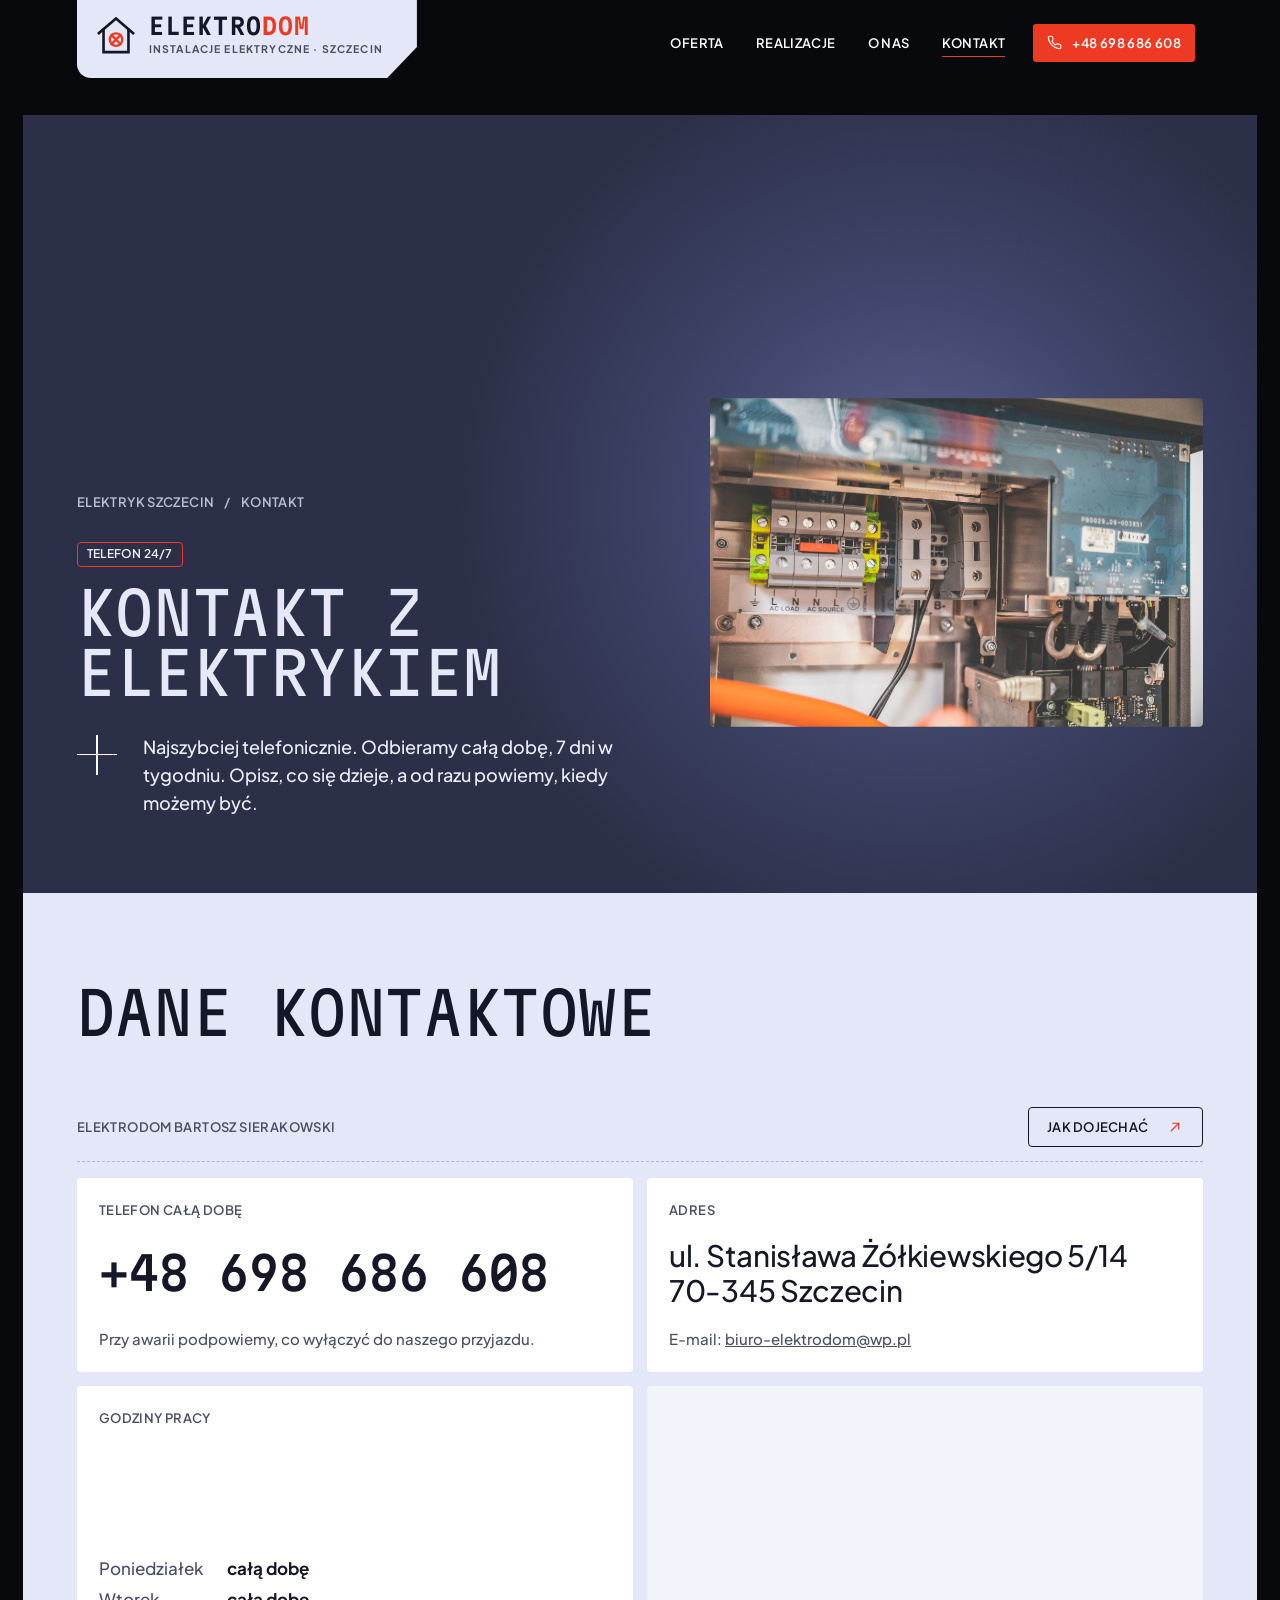
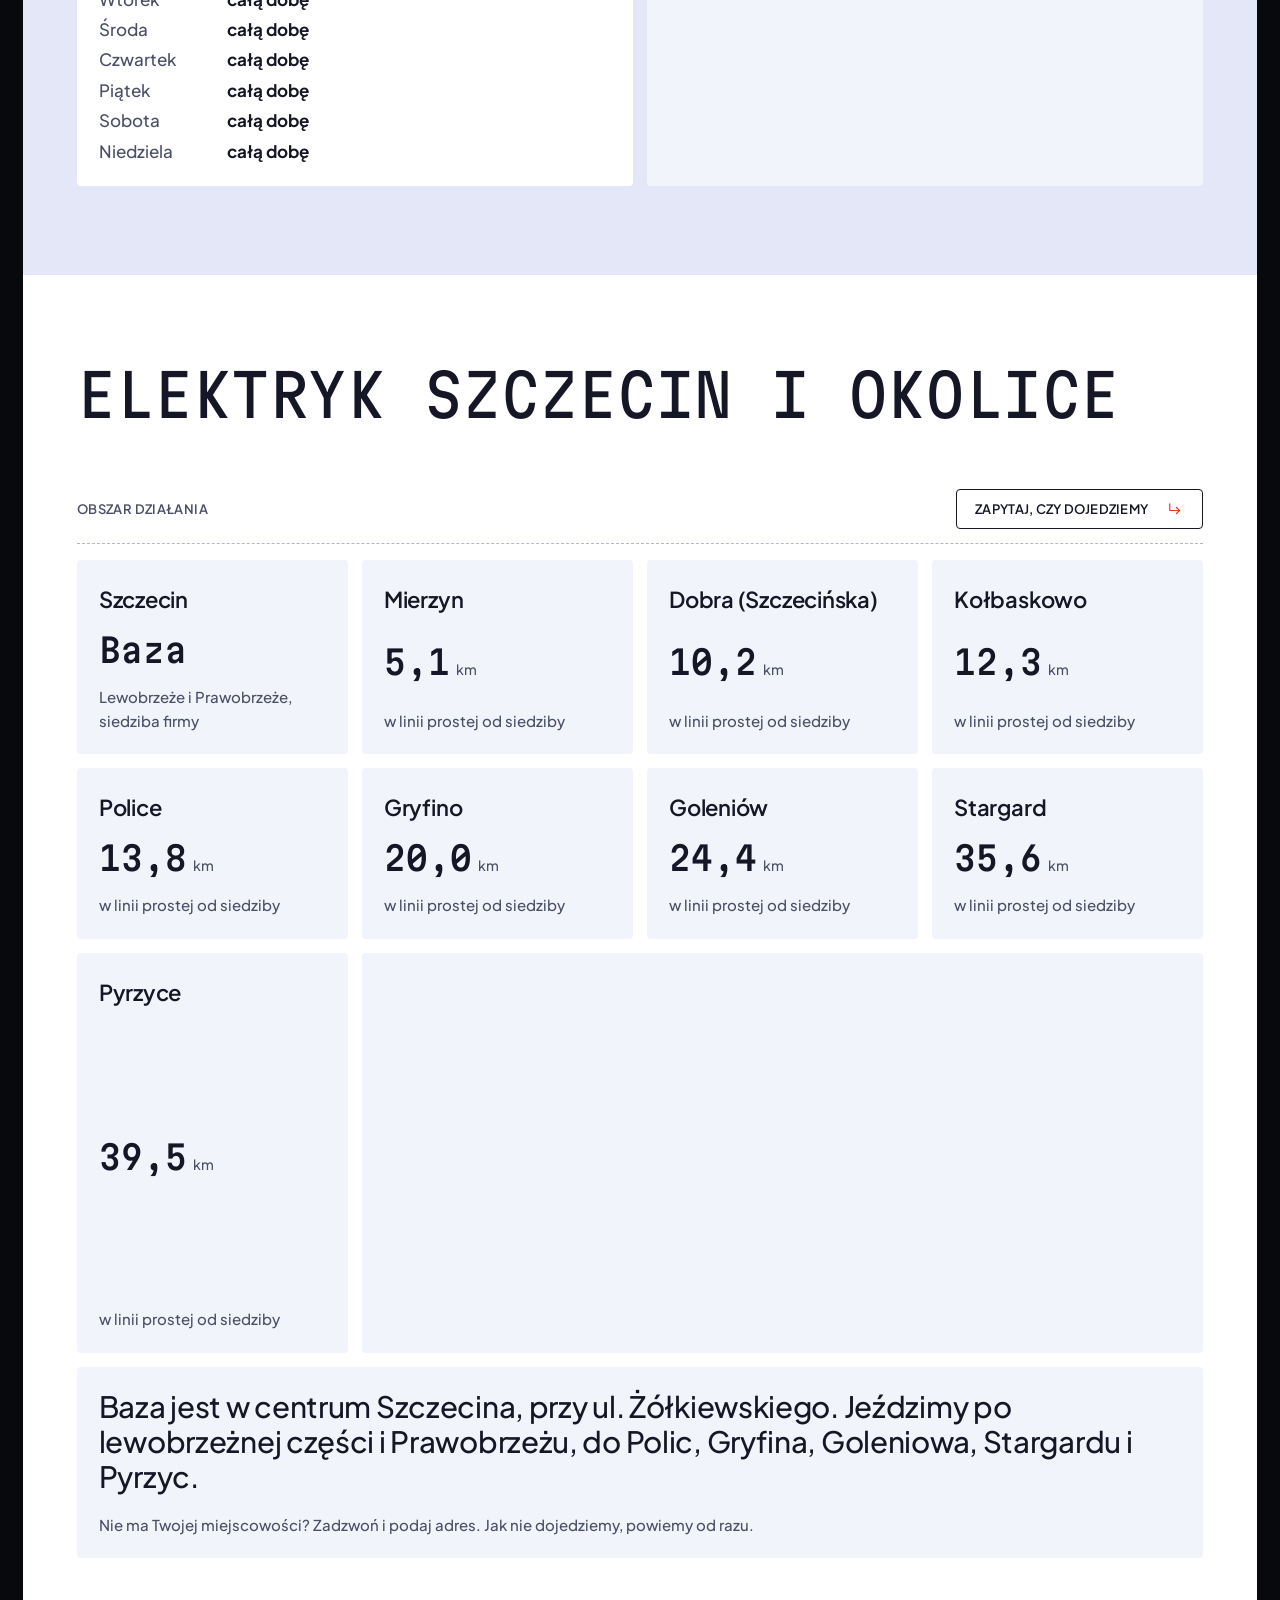
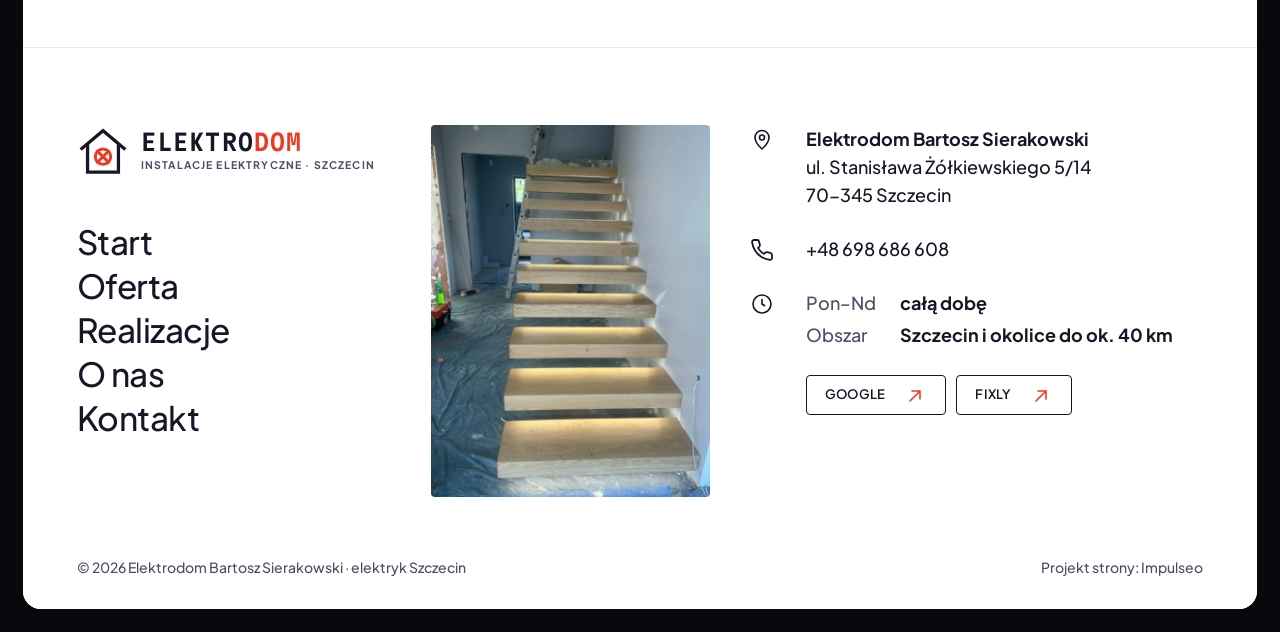
==== commit b2e53ca0: "Demo v5: nowe logo (dom + symbol lampy, ELEKTRO/DOM), ekran ładowania z rysowanym logo, praktyczny u" ====
--- a/kontakt.html
+++ b/kontakt.html
@@ -28,19 +28,22 @@
 <link rel="sitemap" type="application/xml" href="sitemap.xml">
 <script type="application/ld+json">{"@context": "https://schema.org", "@graph": [{"@type": "Electrician", "@id": "https://impulseo-pl.github.io/elektrodom/#firma", "name": "Elektrodom Bartosz Sierakowski", "alternateName": "Elektrodom", "url": "https://impulseo-pl.github.io/elektrodom/", "telephone": "+48698686608", "email": "biuro-elektrodom@wp.pl", "image": ["https://impulseo-pl.github.io/elektrodom/img/og.jpg", "https://impulseo-pl.github.io/elektrodom/img/g3.jpg", "https://impulseo-pl.github.io/elektrodom/img/g16.jpg"], "logo": "https://impulseo-pl.github.io/elektrodom/img/logo.png", "description": "Elektryk w Szczecinie od 2012 roku: instalacje elektryczne, pogotowie elektryczne 24h, rozdzielnice, oświetlenie LED, automatyka, pomiary, monitoring i alarmy.", "foundingDate": "2012", "founder": {"@type": "Person", "name": "Bartosz Sierakowski"}, "address": {"@type": "PostalAddress", "streetAddress": "ul. Stanisława Żółkiewskiego 5/14", "postalCode": "70-345", "addressLocality": "Szczecin", "addressRegion": "zachodniopomorskie", "addressCountry": "PL"}, "geo": {"@type": "GeoCoordinates", "latitude": 53.4301319, "longitude": 14.5360166}, "hasMap": "https://maps.google.com/?cid=2339905175284633755", "openingHoursSpecification": [{"@type": "OpeningHoursSpecification", "dayOfWeek": ["Monday", "Tuesday", "Wednesday", "Thursday", "Friday", "Saturday", "Sunday"], "opens": "00:00", "closes": "23:59"}], "areaServed": [{"@type": "City", "name": "Szczecin"}, {"@type": "City", "name": "Mierzyn"}, {"@type": "City", "name": "Dobra"}, {"@type": "City", "name": "Kołbaskowo"}, {"@type": "City", "name": "Police"}, {"@type": "City", "name": "Gryfino"}, {"@type": "City", "name": "Goleniów"}, {"@type": "City", "name": "Stargard"}, {"@type": "City", "name": "Pyrzyce"}], "knowsAbout": ["instalacje elektryczne", "pogotowie elektryczne", "rozdzielnice elektryczne", "oświetlenie LED", "automatyka budynkowa", "pomiary elektryczne", "monitoring CCTV", "systemy alarmowe"], "memberOf": {"@type": "Organization", "name": "Zachodniopomorski Związek Przedsiębiorców i Pracodawców"}, "hasOfferCatalog": {"@type": "OfferCatalog", "name": "Usługi elektryczne – Szczecin", "itemListElement": [{"@type": "Offer", "itemOffered": {"@type": "Service", "name": "Awarie i pogotowie elektryczne", "url": "https://impulseo-pl.github.io/elektrodom/oferta.html#awarie", "areaServed": "Szczecin i okolice"}}, {"@type": "Offer", "itemOffered": {"@type": "Service", "name": "Instalacje elektryczne", "url": "https://impulseo-pl.github.io/elektrodom/oferta.html#instalacje", "areaServed": "Szczecin i okolice"}}, {"@type": "Offer", "itemOffered": {"@type": "Service", "name": "Rozdzielnice i zabezpieczenia", "url": "https://impulseo-pl.github.io/elektrodom/oferta.html#rozdzielnice", "areaServed": "Szczecin i okolice"}}, {"@type": "Offer", "itemOffered": {"@type": "Service", "name": "Oświetlenie i LED", "url": "https://impulseo-pl.github.io/elektrodom/oferta.html#oswietlenie", "areaServed": "Szczecin i okolice"}}, {"@type": "Offer", "itemOffered": {"@type": "Service", "name": "Automatyka i sterowanie", "url": "https://impulseo-pl.github.io/elektrodom/oferta.html#automatyka", "areaServed": "Szczecin i okolice"}}, {"@type": "Offer", "itemOffered": {"@type": "Service", "name": "Pomiary elektryczne i protokoły", "url": "https://impulseo-pl.github.io/elektrodom/oferta.html#pomiary", "areaServed": "Szczecin i okolice"}}, {"@type": "Offer", "itemOffered": {"@type": "Service", "name": "Monitoring, alarmy i anteny", "url": "https://impulseo-pl.github.io/elektrodom/oferta.html#monitoring", "areaServed": "Szczecin i okolice"}}]}, "sameAs": ["https://maps.google.com/?cid=2339905175284633755", "https://fixly.pl/profil/bartosz-sierakowski-byovga35x", "https://www.oferteo.pl/elektrodom-bartosz-sierakowski/firma/1865440"]}, {"@type": "WebSite", "@id": "https://impulseo-pl.github.io/elektrodom/#strona", "url": "https://impulseo-pl.github.io/elektrodom/", "name": "Elektrodom – elektryk Szczecin", "inLanguage": "pl-PL", "publisher": {"@id": "https://impulseo-pl.github.io/elektrodom/#firma"}}, {"@type": "WebPage", "@id": "https://impulseo-pl.github.io/elektrodom/kontakt.html#webpage", "url": "https://impulseo-pl.github.io/elektrodom/kontakt.html", "name": "Kontakt – elektryk Szczecin, tel. 698 686 608 (24h) | Elektrodom", "description": "Elektrodom, ul. Stanisława Żółkiewskiego 5/14, 70-345 Szczecin. Telefon całą dobę: +48 698 686 608. Dojazd: Police, Gryfino, Goleniów, Stargard, Pyrzyce.", "inLanguage": "pl-PL", "isPartOf": {"@id": "https://impulseo-pl.github.io/elektrodom/#strona"}, "about": {"@id": "https://impulseo-pl.github.io/elektrodom/#firma"}, "dateModified": "2026-11-13"}, {"@type": "BreadcrumbList", "itemListElement": [{"@type": "ListItem", "position": 1, "name": "Elektryk Szczecin", "item": "https://impulseo-pl.github.io/elektrodom/"}, {"@type": "ListItem", "position": 2, "name": "Kontakt", "item": "https://impulseo-pl.github.io/elektrodom/kontakt.html"}]}]}</script>
 <script>(function(){var d=document.documentElement;d.classList.add('js');try{if(!matchMedia('(prefers-reduced-motion: reduce)').matches)d.classList.add('anim')}catch(e){}setTimeout(function(){if(!d.classList.contains('anim-ok'))d.classList.remove('anim')},3500)})();</script>
+<script>(function(){try{var d=document.documentElement;if(/[?&]intro/.test(location.search)||!sessionStorage.getItem('ed_intro')){sessionStorage.setItem('ed_intro','1');if(!sessionStorage.getItem('pxnav'))d.classList.add('intro')}}catch(e){}})();</script>
 <link rel="preload" as="image" href="img/g11.jpg" fetchpriority="high">
 <link rel="preconnect" href="https://fonts.googleapis.com">
 <link rel="preconnect" href="https://fonts.gstatic.com" crossorigin>
-<link href="https://fonts.googleapis.com/css2?family=Martian+Mono:wdth,wght@87.5,400&amp;family=Plus+Jakarta+Sans:wght@400;500;600&amp;display=swap" rel="stylesheet">
-<link rel="stylesheet" href="assets/styles.css?v=20261113d">
+<link href="https://fonts.googleapis.com/css2?family=Martian+Mono:wdth,wght@87.5,400..600&amp;family=Plus+Jakarta+Sans:wght@400;500;600;700&amp;display=swap" rel="stylesheet">
+<link rel="stylesheet" href="assets/styles.css?v=20261113e">
 <script src="assets/lenis.min.js?v=1.1.20" defer></script>
-<script src="assets/main.js?v=20261113d" defer></script>
+<script src="assets/main.js?v=20261113e" defer></script>
 </head>
 <body>
 <script>(function(){try{if(!sessionStorage.getItem('pxnav'))return;sessionStorage.removeItem('pxnav');var c=innerWidth<700?6:12,r=Math.ceil(c*innerHeight/innerWidth),g=document.createElement('div');g.className='px-cover';g.style.gridTemplateColumns='repeat('+c+',1fr)';g.style.gridTemplateRows='repeat('+r+',1fr)';for(var k=0;k<c*r;k++){var i=document.createElement('i');i.style.transitionDelay=(Math.random()*.32).toFixed(3)+'s';g.appendChild(i)}document.body.appendChild(g)}catch(e){}})();</script>
+<div class="loader" aria-hidden="true"><div class="ld-cells"></div><div class="ld-in"><span class="logo"><svg class="syg" viewBox="0 0 64 64" fill="none" stroke-linecap="square" aria-hidden="true"><path class="s-roof" pathLength="1" d="M6 29L32 7l26 22" stroke="currentColor" stroke-width="4"/><path class="s-wall" pathLength="1" d="M13 24v34h38V24" stroke="currentColor" stroke-width="4"/><circle class="s-lamp" pathLength="1" cx="32" cy="39" r="9.5" stroke="#ee3a22" stroke-width="3.6"/><path class="s-x" pathLength="1" d="M25.3 32.3l13.4 13.4M38.7 32.3L25.3 45.7" stroke="#ee3a22" stroke-width="3.6"/></svg><span class="wm"><b><i style="--i:0">E</i><i style="--i:1">L</i><i style="--i:2">E</i><i style="--i:3">K</i><i style="--i:4">T</i><i style="--i:5">R</i><i style="--i:6">O</i><i class="r" style="--i:7">D</i><i class="r" style="--i:8">O</i><i class="r" style="--i:9">M</i></b><small>Elektryk · Szczecin · od 2012</small></span></span><span class="ld-bar"><i></i></span></div></div>
+<script>(function(){var d=document.documentElement;if(!d.classList.contains('intro'))return;var g=document.querySelector('.ld-cells'),c=innerWidth<700?6:12,r=Math.ceil(c*innerHeight/innerWidth);g.style.gridTemplateColumns='repeat('+c+',1fr)';g.style.gridTemplateRows='repeat('+r+',1fr)';for(var k=0;k<c*r;k++){var i=document.createElement('i');i.style.transitionDelay=(Math.random()*.35).toFixed(3)+'s';g.appendChild(i)}})();</script>
 <a class="skip" href="#tresc">Przejdź do treści</a>
 <header class="top"><div class="top-in">
-<a class="chip" href="index.html" aria-label="Elektrodom – elektryk Szczecin, strona główna"><img src="img/logo.png" alt="Elektrodom" width="640" height="179"></a>
+<a class="chip" href="index.html" aria-label="Elektrodom – elektryk Szczecin, strona główna"><span class="logo"><svg class="syg" viewBox="0 0 64 64" fill="none" stroke-linecap="square" aria-hidden="true"><path class="s-roof" pathLength="1" d="M6 29L32 7l26 22" stroke="currentColor" stroke-width="4"/><path class="s-wall" pathLength="1" d="M13 24v34h38V24" stroke="currentColor" stroke-width="4"/><circle class="s-lamp" pathLength="1" cx="32" cy="39" r="9.5" stroke="#ee3a22" stroke-width="3.6"/><path class="s-x" pathLength="1" d="M25.3 32.3l13.4 13.4M38.7 32.3L25.3 45.7" stroke="#ee3a22" stroke-width="3.6"/></svg><span class="wm"><b><i style="--i:0">E</i><i style="--i:1">L</i><i style="--i:2">E</i><i style="--i:3">K</i><i style="--i:4">T</i><i style="--i:5">R</i><i style="--i:6">O</i><i class="r" style="--i:7">D</i><i class="r" style="--i:8">O</i><i class="r" style="--i:9">M</i></b><small>Instalacje elektryczne · Szczecin</small></span></span></a>
 <nav class="bar" aria-label="Menu główne"><a href="oferta.html">Oferta</a><a href="realizacje.html">Realizacje</a><a href="o-nas.html">O nas</a><a href="kontakt.html" aria-current=page>Kontakt</a><a class="call-l" href="tel:+48698686608"><svg viewBox="0 0 24 24" fill="none" stroke="currentColor" stroke-width="1.8" stroke-linecap="round" stroke-linejoin="round"><path d="M22 16.9v3a2 2 0 0 1-2.2 2 19.8 19.8 0 0 1-8.6-3.1 19.5 19.5 0 0 1-6-6A19.8 19.8 0 0 1 2.1 4.2 2 2 0 0 1 4.1 2h3a2 2 0 0 1 2 1.7c.1 1 .4 1.9.7 2.8a2 2 0 0 1-.5 2.1L8 9.9a16 16 0 0 0 6 6l1.3-1.3a2 2 0 0 1 2.1-.4c.9.3 1.8.6 2.8.7a2 2 0 0 1 1.7 2z"/></svg>+48 698 686 608</a></nav>
 <button class="burger" data-menu aria-label="Otwórz menu"><span></span><span></span></button>
 </div></header>
@@ -72,7 +75,7 @@
 </div></div></section>
 </main>
 <footer class="foot"><div class="wrap foot-grid">
-<nav class="foot-nav" aria-label="Strony"><svg class="sym" viewBox="0 0 48 48" fill="none" stroke="currentColor" stroke-width="1.5" stroke-linecap="round" aria-hidden="true"><circle cx="24" cy="24" r="10"/><path d="M17 17l14 14M31 17L17 31"/></svg><a href="index.html">Start</a><a href="oferta.html">Oferta</a><a href="realizacje.html">Realizacje</a><a href="o-nas.html">O nas</a><a href="kontakt.html">Kontakt</a></nav>
+<nav class="foot-nav" aria-label="Strony"><a href="index.html" class="foot-logo" aria-label="Elektrodom"><span class="logo"><svg class="syg" viewBox="0 0 64 64" fill="none" stroke-linecap="square" aria-hidden="true"><path class="s-roof" pathLength="1" d="M6 29L32 7l26 22" stroke="currentColor" stroke-width="4"/><path class="s-wall" pathLength="1" d="M13 24v34h38V24" stroke="currentColor" stroke-width="4"/><circle class="s-lamp" pathLength="1" cx="32" cy="39" r="9.5" stroke="#ee3a22" stroke-width="3.6"/><path class="s-x" pathLength="1" d="M25.3 32.3l13.4 13.4M38.7 32.3L25.3 45.7" stroke="#ee3a22" stroke-width="3.6"/></svg><span class="wm"><b><i style="--i:0">E</i><i style="--i:1">L</i><i style="--i:2">E</i><i style="--i:3">K</i><i style="--i:4">T</i><i style="--i:5">R</i><i style="--i:6">O</i><i class="r" style="--i:7">D</i><i class="r" style="--i:8">O</i><i class="r" style="--i:9">M</i></b><small>Instalacje elektryczne · Szczecin</small></span></span></a><a href="index.html">Start</a><a href="oferta.html">Oferta</a><a href="realizacje.html">Realizacje</a><a href="o-nas.html">O nas</a><a href="kontakt.html">Kontakt</a></nav>
 <div class="foot-img"><img src="img/g13.jpg" alt="Schody z podświetleniem LED – realizacja Elektrodom Szczecin" width="576" height="776" loading="lazy"></div>
 <div class="foot-info">
 <div class="foot-row"><svg viewBox="0 0 24 24" fill="none" stroke="currentColor" stroke-width="1.6"><path d="M12 21s-7-6.2-7-11.5A7 7 0 0 1 19 9.5C19 14.8 12 21 12 21z"/><circle cx="12" cy="9.5" r="2.5"/></svg><address><b>Elektrodom Bartosz Sierakowski</b><br>ul. Stanisława Żółkiewskiego 5/14<br>70-345 Szczecin</address></div>
--- a/assets/styles.css
+++ b/assets/styles.css
@@ -389,3 +389,105 @@
 .grid-sec.wb{background:#fff}
 .slide-tag,.slide-txt{transition:opacity .35s var(--ease),transform .5s var(--ease)}
 .slide-tag.out,.slide-txt.out{opacity:0;transform:translateY(-8px)}
+
+/* ===== v5: nowe logo, ekran ładowania, praktyczny układ ===== */
+.logo{display:inline-flex;align-items:center;gap:12px;color:var(--ink);text-decoration:none}
+.logo .syg{height:46px;width:auto;flex:none}
+.logo .wm{display:flex;flex-direction:column;line-height:1}
+.logo .wm b{font-family:var(--mono);font-stretch:87.5%;font-weight:600;font-size:23px;letter-spacing:.05em;display:flex}
+.logo .wm b i{font-style:normal}
+.logo .wm b i.r{color:var(--red)}
+.logo .wm small{font-size:10.5px;font-weight:700;letter-spacing:.11em;text-transform:uppercase;margin-top:6px;color:var(--ink-2)}
+.chip{padding:14px 34px 16px 18px}
+.chip .logo .syg{height:42px}
+.foot-logo{margin-bottom:34px;text-decoration:none}
+.foot-logo .syg{height:52px}
+
+/* ekran ładowania */
+.loader{display:none}
+html.intro .loader{display:block;position:fixed;inset:0;z-index:300;animation:ldkill 0s 5s forwards}
+@keyframes ldkill{to{visibility:hidden;pointer-events:none}}
+html.intro body{overflow:hidden}
+.ld-cells{position:absolute;inset:0;display:grid}
+.ld-cells i{background:var(--navy);transform:scale(1.02);transition:transform .32s var(--ease-2)}
+.loader.out .ld-cells i{transform:scale(0)}
+.ld-in{position:absolute;inset:0;display:flex;flex-direction:column;align-items:center;justify-content:center;gap:34px;transition:opacity .3s}
+.loader.out .ld-in{opacity:0}
+.ld-in .logo{color:#fff;flex-direction:column;gap:22px}
+.ld-in .logo .syg{height:clamp(84px,12vw,120px)}
+.ld-in .logo .wm{align-items:center}
+.ld-in .logo .wm b{font-size:clamp(30px,4.2vw,48px)}
+.ld-in .logo .wm small{color:var(--on-dark-2);font-size:12px;margin-top:12px}
+.ld-in .s-roof,.ld-in .s-wall,.ld-in .s-lamp,.ld-in .s-x{stroke-dasharray:1;stroke-dashoffset:1;animation:draw .6s var(--ease-2) forwards}
+.ld-in .s-roof{animation-delay:.15s}.ld-in .s-wall{animation-delay:.45s}.ld-in .s-lamp{animation-delay:.8s}.ld-in .s-x{animation-delay:1s}
+@keyframes draw{to{stroke-dashoffset:0}}
+.ld-in .syg{animation:lampon .5s 1.25s steps(1) both}
+@keyframes lampon{0%{filter:none}20%{filter:drop-shadow(0 0 14px rgba(238,58,34,.9))}40%{filter:none}60%{filter:drop-shadow(0 0 18px rgba(238,58,34,.9))}100%{filter:drop-shadow(0 0 10px rgba(238,58,34,.55))}}
+.ld-in .wm b i{opacity:0;transform:translateY(10px);animation:chin .35s var(--ease) forwards;animation-delay:calc(1.1s + var(--i) * .05s)}
+@keyframes chin{to{opacity:1;transform:none}}
+.ld-in .wm small{opacity:0;animation:chin .5s 1.7s var(--ease) forwards}
+.ld-bar{width:min(240px,50vw);height:2px;background:rgba(255,255,255,.15);position:relative;overflow:hidden}
+.ld-bar i{position:absolute;inset:0;background:var(--red);transform-origin:left;transform:scaleX(0);animation:bar 1.9s var(--ease) forwards}
+@keyframes bar{to{transform:scaleX(1)}}
+
+/* hero praktyczny */
+.hero2{padding:128px 0 34px;position:relative;overflow:hidden}
+.hero2-grid{display:grid;grid-template-columns:minmax(0,1.05fr) minmax(0,.95fr);gap:30px clamp(30px,4vw,70px);align-items:center}
+.hero2 .now{display:inline-flex;margin:0 0 30px;padding:10px 18px}
+.now .dot{width:9px;height:9px;border-radius:50%;background:#3ddc84;box-shadow:0 0 0 4px rgba(61,220,132,.2);flex:none}
+.hero2 h1{margin:18px 0 24px;color:#eef0fb}
+.d1{font-size:clamp(46px,6.6vw,104px)}
+.lead2{font-size:clamp(18px,1.4vw,20px);color:var(--on-dark-2);max-width:32em;margin:0}
+.hero2-cta{display:flex;gap:12px;flex-wrap:wrap;margin-top:32px}
+.btn-big{min-height:60px;font-size:16px;padding:0 22px;gap:14px;justify-content:center}
+.btn-big svg{width:20px;height:20px}
+.hero2-r{margin:0;position:relative;aspect-ratio:1006/728}
+.hero2-r .pix{position:absolute;inset:0}
+.hero2-r figcaption{position:absolute;left:14px;bottom:14px;display:flex;gap:10px;align-items:center;background:rgba(20,22,36,.78);backdrop-filter:blur(6px);padding:8px 12px 8px 8px;border-radius:4px;font-size:14px}
+.trust{grid-column:1/-1;list-style:none;margin:30px 0 0;padding:0;display:grid;grid-template-columns:repeat(4,minmax(0,1fr));gap:12px}
+.trust li{background:rgba(255,255,255,.06);border:1px solid rgba(255,255,255,.1);border-radius:4px;padding:16px 18px;display:flex;align-items:baseline;gap:14px}
+.trust b{font-size:clamp(24px,2.2vw,32px);font-weight:500;color:#fff}
+.trust span{font-size:15px;color:var(--on-dark-2);line-height:1.3}
+
+/* sekcje białe + nagłówki */
+.sec-w{background:#fff;padding:clamp(70px,8vw,120px) 0}
+.sec-head{display:flex;justify-content:space-between;align-items:flex-end;gap:24px;flex-wrap:wrap;margin-bottom:16px}
+.sec-head h2{margin-top:12px}
+
+/* karty usług */
+.scards{display:grid;grid-template-columns:repeat(4,minmax(0,1fr));gap:14px}
+.scard{background:var(--lav-2);border-radius:4px;overflow:hidden;text-decoration:none;display:flex;flex-direction:column;transition:background .35s var(--ease),transform .45s var(--ease)}
+.scard:hover{background:var(--lav);transform:translateY(-3px)}
+.scard-img{position:relative;aspect-ratio:16/11;background:var(--lav)}
+.scard-img .pix{position:absolute;inset:0}
+.scard-b{padding:18px 18px 20px;display:flex;flex-direction:column;gap:10px;flex:1}
+.scard h3{display:flex;gap:10px;align-items:flex-start;font-size:20px;line-height:1.2;letter-spacing:-.01em;font-weight:600}
+.scard h3 .sym{width:26px;flex:none;color:var(--red);margin-top:-1px}
+.scard p{font-size:15.5px;color:var(--ink-2);margin:0;line-height:1.5}
+.scard .more{margin-top:auto;padding-top:6px;display:inline-flex;align-items:center;gap:8px;font-size:13px;font-weight:700;text-transform:uppercase;letter-spacing:.03em}
+.scard .more .ar{width:16px;height:16px;color:var(--red);transition:transform .4s var(--ease)}
+.scard:hover .more .ar{transform:translate(3px,2px)}
+.scard-call{background:var(--navy);color:var(--on-dark);padding:22px;justify-content:space-between;gap:20px}
+.scard-call:hover{background:#000}
+.scard-call b{font-size:clamp(24px,2.1vw,30px);line-height:1.1;font-weight:500}
+.scard-call .tag{align-self:flex-start;color:var(--on-dark)}
+.scard-call .sos-num{font-size:clamp(20px,1.7vw,26px);color:#fff;align-self:flex-start}
+.gal3 .gal-ph{position:relative;aspect-ratio:4/3}
+.gal3 .gal-ph canvas{position:absolute;inset:0}
+.gal3 .cell{padding:12px;gap:12px}
+
+@media (max-width:1100px){
+  .hero2-grid{grid-template-columns:minmax(0,1fr)}
+  .trust{grid-template-columns:repeat(2,minmax(0,1fr))}
+  .scards{grid-template-columns:repeat(2,minmax(0,1fr))}
+}
+@media (max-width:700px){
+  .hero2{padding-top:104px}
+  .hero2 .now{font-size:13.5px}
+  .btn-big{width:100%}
+  .trust li{flex-direction:column;gap:2px;padding:12px 14px}
+  .scards{grid-template-columns:minmax(0,1fr)}
+  .chip .logo .syg{height:32px}
+  .chip .logo .wm b{font-size:18px}
+  .chip .logo .wm small{display:none}
+}
